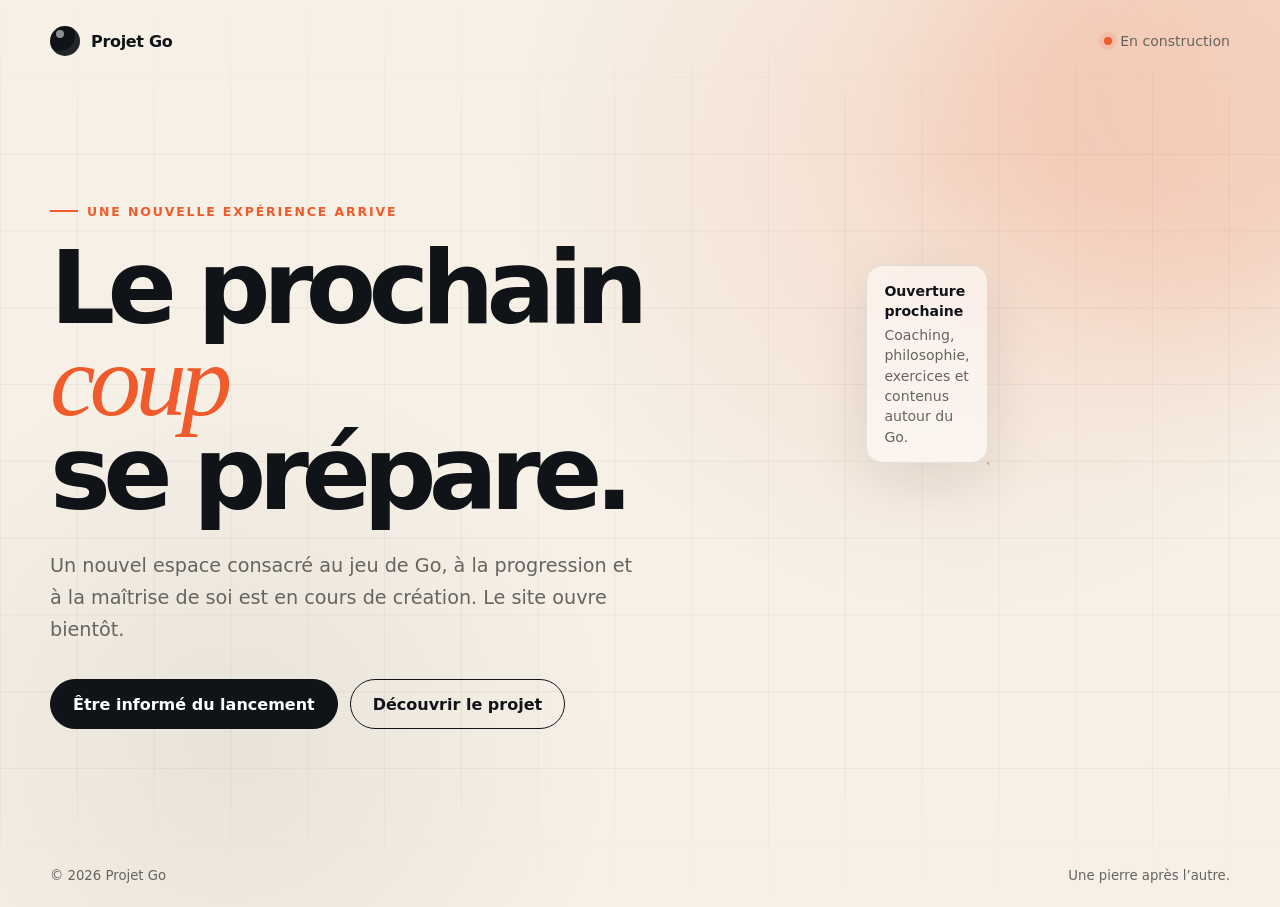
==== index.html @ 03164860 "Initial static site" ====
<!doctype html>
<html lang="fr">
<head>
  <meta charset="utf-8" />
  <meta name="viewport" content="width=device-width, initial-scale=1" />
  <meta name="description" content="Une nouvelle expérience autour du jeu de Go arrive bientôt." />
  <meta name="theme-color" content="#f6f0e6" />
  <title>Le site arrive bientôt</title>

  <style>
    :root {
      --bg: #f6f0e6;
      --ink: #101418;
      --muted: #66645f;
      --accent: #ef5b2a;
      --line: rgba(16, 20, 24, 0.13);
      --panel: rgba(255, 255, 255, 0.52);
    }

    * { box-sizing: border-box; }

    html { scroll-behavior: smooth; }

    body {
      min-height: 100vh;
      margin: 0;
      overflow-x: hidden;
      color: var(--ink);
      background:
        radial-gradient(circle at 75% 18%, rgba(239, 91, 42, 0.13), transparent 28rem),
        radial-gradient(circle at 18% 82%, rgba(16, 20, 24, 0.06), transparent 24rem),
        var(--bg);
      font-family: Inter, ui-sans-serif, system-ui, -apple-system, BlinkMacSystemFont, "Segoe UI", sans-serif;
    }

    a { color: inherit; }

    .page {
      position: relative;
      display: grid;
      min-height: 100vh;
      grid-template-rows: auto 1fr auto;
      isolation: isolate;
    }

    .goban {
      position: fixed;
      inset: 0;
      z-index: -2;
      opacity: .35;
      pointer-events: none;
      background-image:
        linear-gradient(var(--line) 1px, transparent 1px),
        linear-gradient(90deg, var(--line) 1px, transparent 1px);
      background-size: clamp(44px, 6vw, 86px) clamp(44px, 6vw, 86px);
      mask-image: linear-gradient(to bottom, transparent, #000 16%, #000 84%, transparent);
    }

    .glow {
      position: fixed;
      width: 32rem;
      aspect-ratio: 1;
      right: -12rem;
      top: -11rem;
      z-index: -1;
      border-radius: 50%;
      background: rgba(239, 91, 42, .18);
      filter: blur(80px);
      pointer-events: none;
    }

    header,
    footer {
      display: flex;
      align-items: center;
      justify-content: space-between;
      width: min(1180px, calc(100% - 40px));
      margin-inline: auto;
    }

    header { padding-block: 26px; }

    .brand {
      display: inline-flex;
      align-items: center;
      gap: 11px;
      font-weight: 760;
      letter-spacing: -.02em;
    }

    .brand-mark {
      position: relative;
      width: 30px;
      height: 30px;
      border-radius: 50%;
      background: var(--ink);
      box-shadow: inset -5px -5px 0 rgba(255,255,255,.08);
    }

    .brand-mark::after {
      content: "";
      position: absolute;
      width: 8px;
      height: 8px;
      top: 4px;
      left: 6px;
      border-radius: 50%;
      background: rgba(255,255,255,.52);
      filter: blur(.4px);
    }

    .status {
      display: inline-flex;
      align-items: center;
      gap: 8px;
      color: var(--muted);
      font-size: .88rem;
    }

    .status::before {
      content: "";
      width: 8px;
      height: 8px;
      border-radius: 50%;
      background: var(--accent);
      box-shadow: 0 0 0 5px rgba(239, 91, 42, .12);
      animation: pulse 2s infinite;
    }

    main {
      display: grid;
      align-items: center;
      width: min(1180px, calc(100% - 40px));
      margin-inline: auto;
      padding-block: clamp(60px, 9vw, 130px);
    }

    .hero {
      display: grid;
      grid-template-columns: minmax(0, 1.1fr) minmax(300px, .9fr);
      gap: clamp(40px, 8vw, 110px);
      align-items: center;
    }

    .eyebrow {
      display: inline-flex;
      align-items: center;
      gap: 9px;
      margin-bottom: 22px;
      color: var(--accent);
      font-size: .78rem;
      font-weight: 800;
      letter-spacing: .15em;
      text-transform: uppercase;
    }

    .eyebrow::before {
      content: "";
      width: 28px;
      height: 2px;
      background: currentColor;
    }

    h1 {
      max-width: 760px;
      margin: 0;
      font-size: clamp(3.5rem, 8vw, 7.4rem);
      line-height: .91;
      letter-spacing: -.075em;
    }

    h1 em {
      display: block;
      color: var(--accent);
      font-family: Georgia, "Times New Roman", serif;
      font-weight: 400;
      letter-spacing: -.055em;
    }

    .intro {
      max-width: 610px;
      margin: 30px 0 0;
      color: var(--muted);
      font-size: clamp(1rem, 1.7vw, 1.2rem);
      line-height: 1.65;
    }

    .actions {
      display: flex;
      flex-wrap: wrap;
      gap: 12px;
      margin-top: 34px;
    }

    .button {
      display: inline-flex;
      min-height: 50px;
      align-items: center;
      justify-content: center;
      padding: 0 22px;
      border: 1px solid var(--ink);
      border-radius: 999px;
      font-weight: 750;
      text-decoration: none;
      transition: .25s ease;
    }

    .button.primary {
      color: white;
      border-color: var(--ink);
      background: var(--ink);
    }

    .button:hover {
      transform: translateY(-2px);
      box-shadow: 0 10px 28px rgba(16,20,24,.12);
    }

    .visual {
      position: relative;
      display: grid;
      aspect-ratio: 1;
      place-items: center;
      max-width: 500px;
      margin-inline: auto;
    }

    .orbit {
      position: absolute;
      width: 82%;
      aspect-ratio: 1;
      border: 1px solid rgba(16, 20, 24, .23);
      border-radius: 50%;
      animation: rotate 22s linear infinite;
    }

    .orbit::before,
    .orbit::after {
      content: "";
      position: absolute;
      width: 17%;
      aspect-ratio: 1;
      border-radius: 50%;
      box-shadow: 0 18px 30px rgba(16,20,24,.16);
    }

    .orbit::before {
      top: 3%;
      left: 14%;
      background: var(--ink);
    }

    .orbit::after {
      right: 0;
      bottom: 12%;
      border: 1px solid rgba(16,20,24,.18);
      background: #fffaf1;
    }

    .stone {
      position: relative;
      width: 48%;
      aspect-ratio: 1;
      border-radius: 50%;
      background:
        radial-gradient(circle at 34% 27%, rgba(255,255,255,.5), transparent 9%),
        radial-gradient(circle at 42% 36%, #303237, #090b0c 64%);
      box-shadow:
        0 44px 70px rgba(16,20,24,.22),
        inset -14px -18px 26px rgba(0,0,0,.42);
      animation: float 5s ease-in-out infinite;
    }

    .stone::after {
      content: "";
      position: absolute;
      inset: -18%;
      z-index: -1;
      border: 1px solid rgba(239,91,42,.42);
      border-radius: 50%;
      box-shadow: 0 0 50px rgba(239,91,42,.19);
    }

    .label {
      position: absolute;
      right: 1%;
      bottom: 11%;
      max-width: 210px;
      padding: 15px 17px;
      border: 1px solid rgba(16,20,24,.1);
      border-radius: 16px;
      background: var(--panel);
      box-shadow: 0 18px 60px rgba(16,20,24,.1);
      backdrop-filter: blur(14px);
      color: var(--muted);
      font-size: .88rem;
      line-height: 1.45;
    }

    .label strong {
      display: block;
      margin-bottom: 3px;
      color: var(--ink);
    }

    footer {
      padding-block: 24px;
      color: var(--muted);
      font-size: .83rem;
    }

    footer a {
      text-underline-offset: 4px;
      text-decoration-color: rgba(16,20,24,.25);
    }

    @keyframes rotate {
      to { transform: rotate(360deg); }
    }

    @keyframes float {
      0%, 100% { transform: translateY(0) rotate(-2deg); }
      50% { transform: translateY(-15px) rotate(2deg); }
    }

    @keyframes pulse {
      50% { box-shadow: 0 0 0 9px rgba(239, 91, 42, 0); }
    }

    @media (max-width: 820px) {
      .hero {
        grid-template-columns: 1fr;
      }

      .visual {
        width: min(84vw, 440px);
        order: -1;
      }

      h1 { font-size: clamp(3.1rem, 16vw, 5.6rem); }

      .label { right: -2%; }

      footer {
        align-items: flex-start;
        gap: 12px;
        flex-direction: column;
      }
    }

    @media (max-width: 520px) {
      header,
      main,
      footer {
        width: min(100% - 28px, 1180px);
      }

      .status span { display: none; }
      .visual { width: 92vw; }
      .label { display: none; }

      .actions {
        align-items: stretch;
        flex-direction: column;
      }

      .button { width: 100%; }
    }

    @media (prefers-reduced-motion: reduce) {
      *, *::before, *::after {
        scroll-behavior: auto !important;
        animation-duration: .01ms !important;
        animation-iteration-count: 1 !important;
      }
    }
  </style>
</head>

<body>
  <div class="page">
    <div class="goban" aria-hidden="true"></div>
    <div class="glow" aria-hidden="true"></div>

    <header>
      <div class="brand" aria-label="Nom du projet">
        <span class="brand-mark" aria-hidden="true"></span>
        <span>Projet Go</span>
      </div>

      <div class="status">
        <span>En construction</span>
      </div>
    </header>

    <main>
      <section class="hero">
        <div class="content">
          <div class="eyebrow">Une nouvelle expérience arrive</div>

          <h1>
            Le prochain
            <em>coup</em>
            se prépare.
          </h1>

          <p class="intro">
            Un nouvel espace consacré au jeu de Go, à la progression et à la
            maîtrise de soi est en cours de création. Le site ouvre bientôt.
          </p>

          <div class="actions">
            <a class="button primary" href="mailto:bonjour@votredomaine.fr">
              Être informé du lancement
            </a>
            <a class="button" href="#bientot">Découvrir le projet</a>
          </div>
        </div>

        <div class="visual" id="bientot" aria-label="Illustration d'une pierre de Go">
          <div class="orbit" aria-hidden="true"></div>
          <div class="stone" aria-hidden="true"></div>

          <div class="label">
            <strong>Ouverture prochaine</strong>
            Coaching, philosophie, exercices et contenus autour du Go.
          </div>
        </div>
      </section>
    </main>

    <footer>
      <span>© <span id="year"></span> Projet Go</span>
      <span>Une pierre après l’autre.</span>
    </footer>
  </div>

  <script>
    document.getElementById("year").textContent = new Date().getFullYear();
  </script>
</body>
</html>
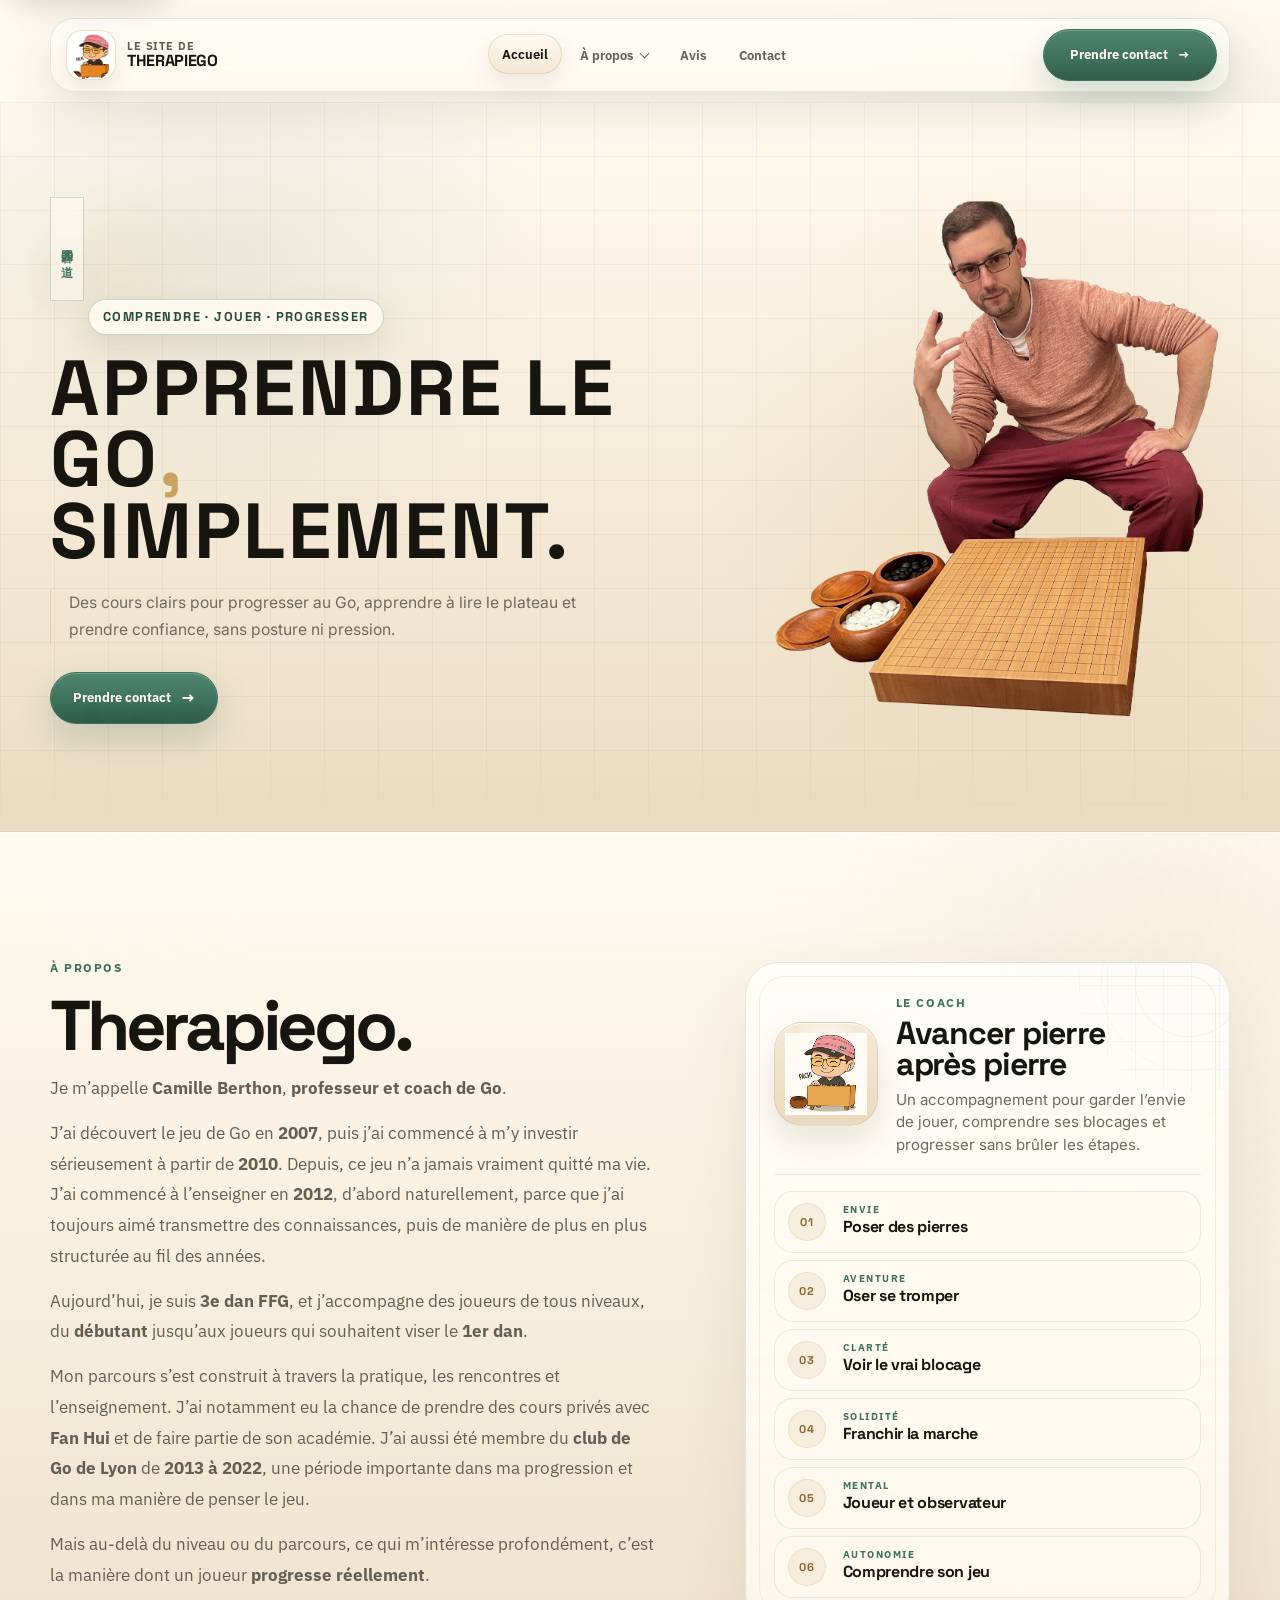
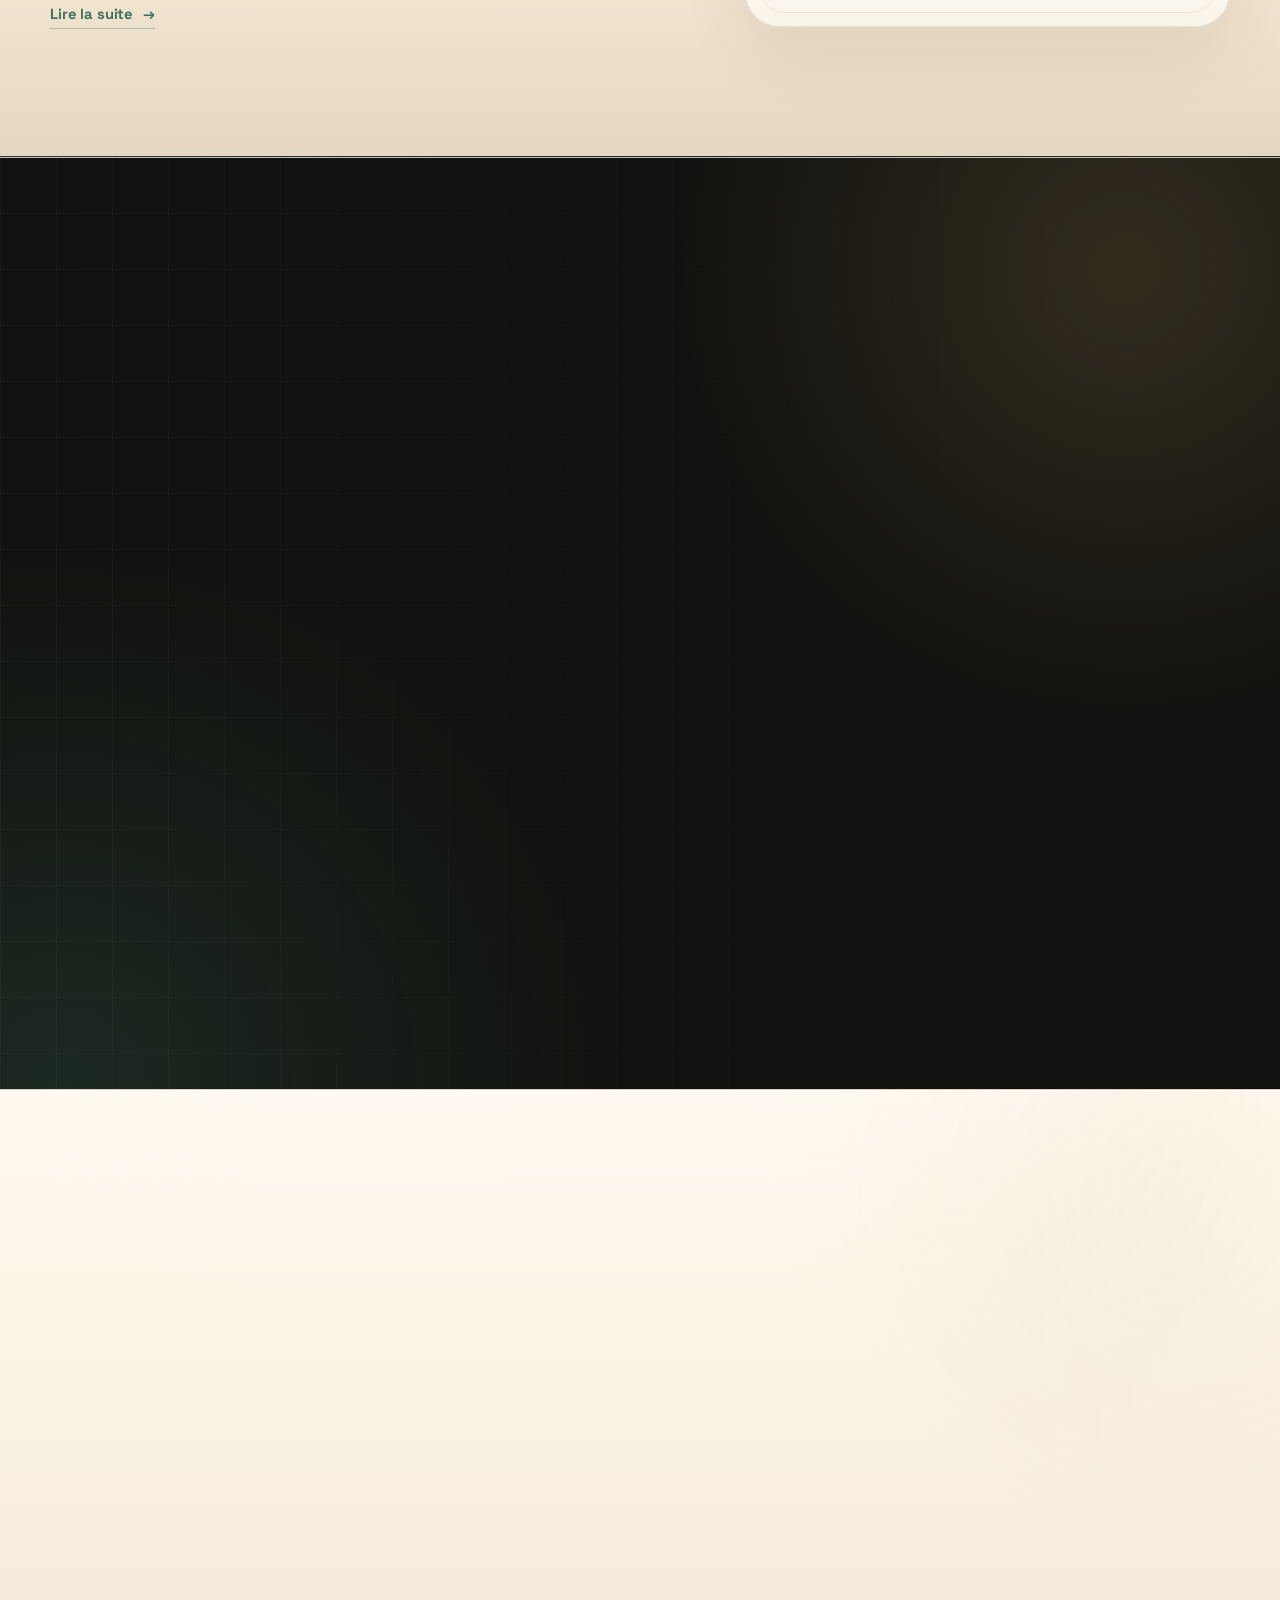
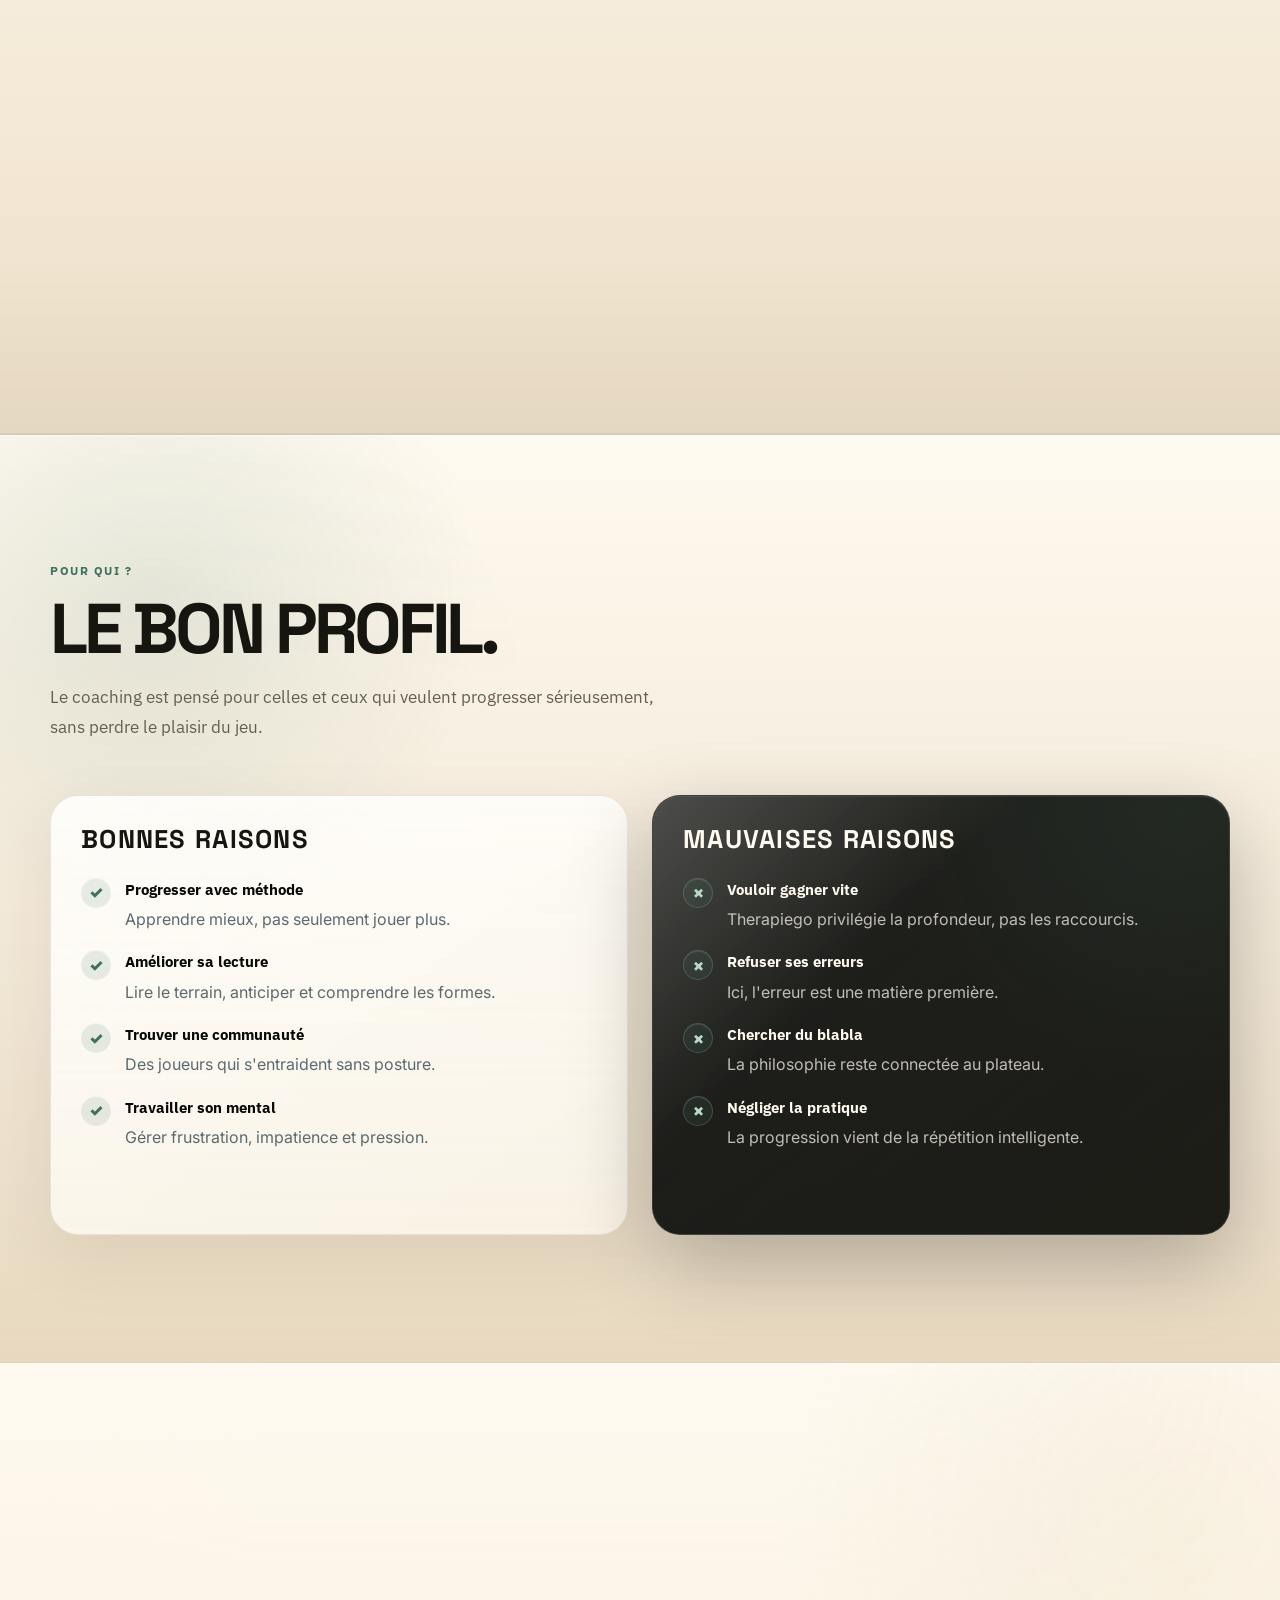
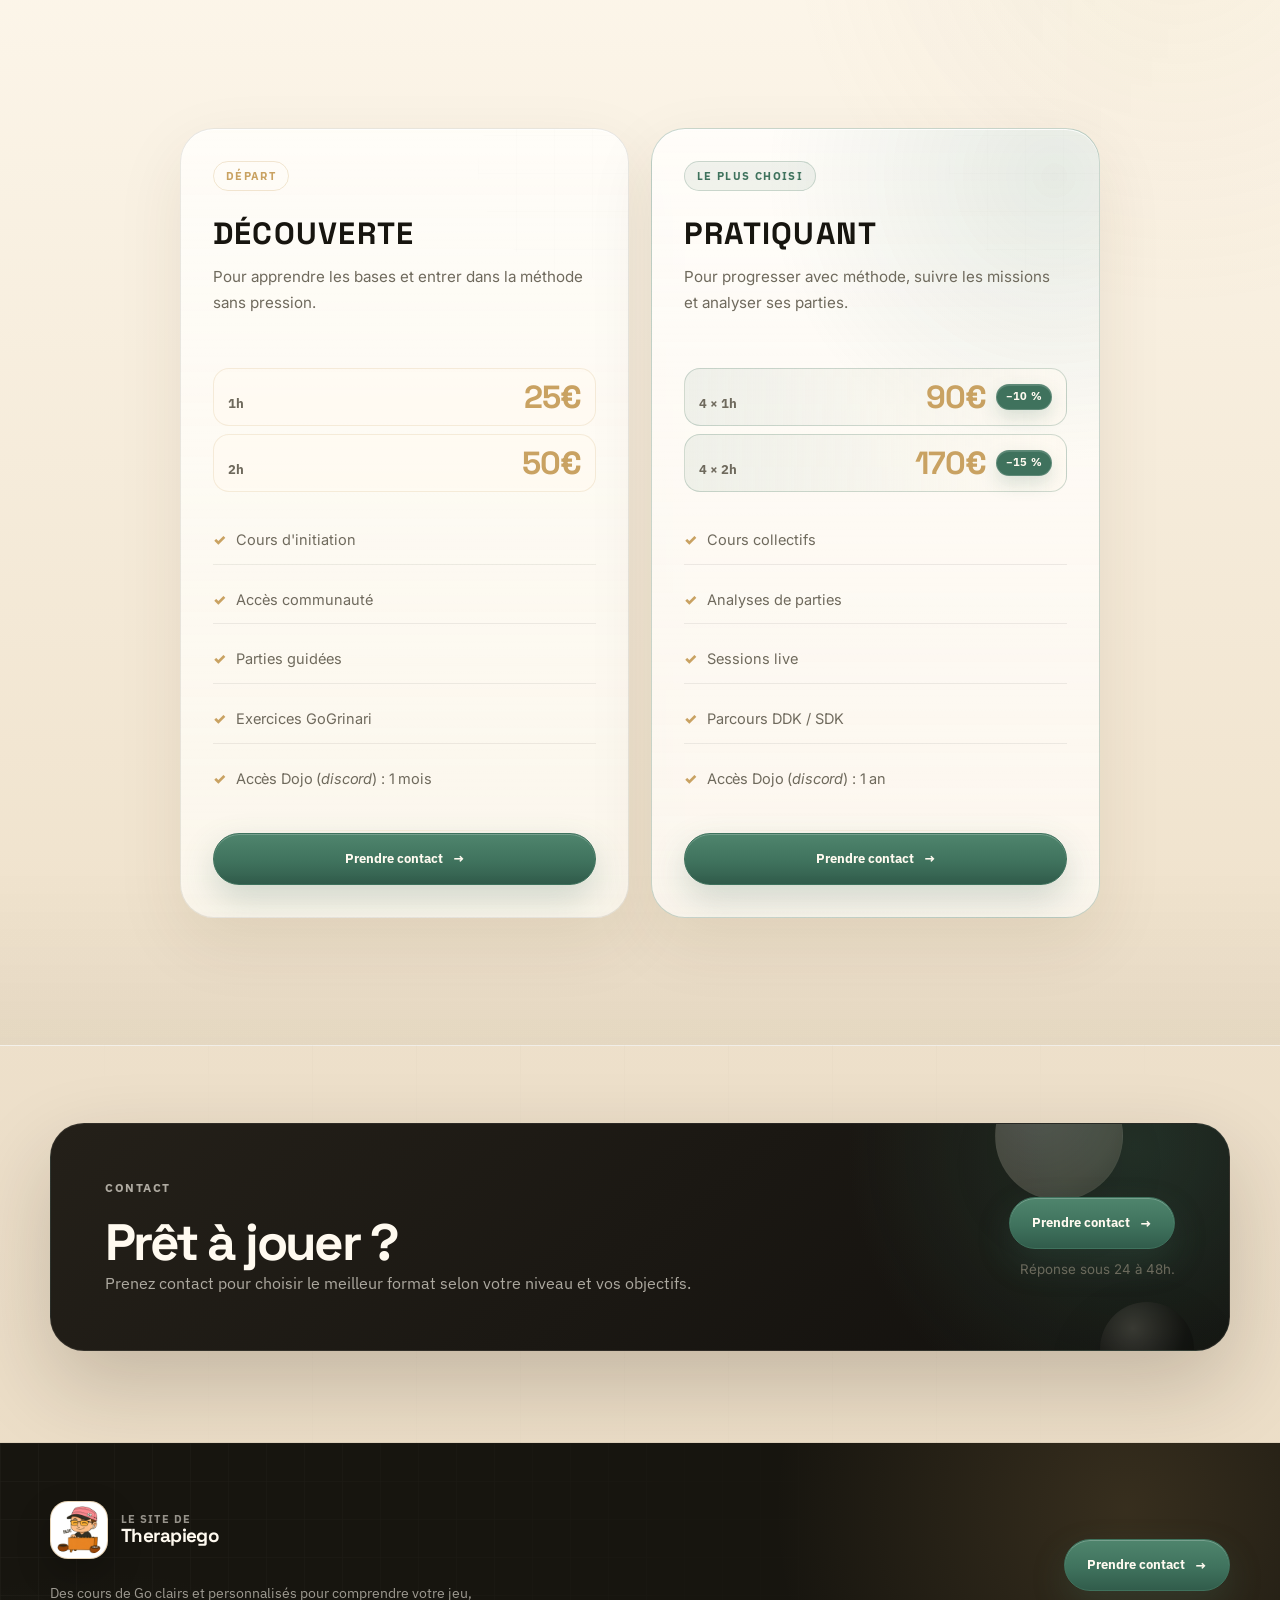
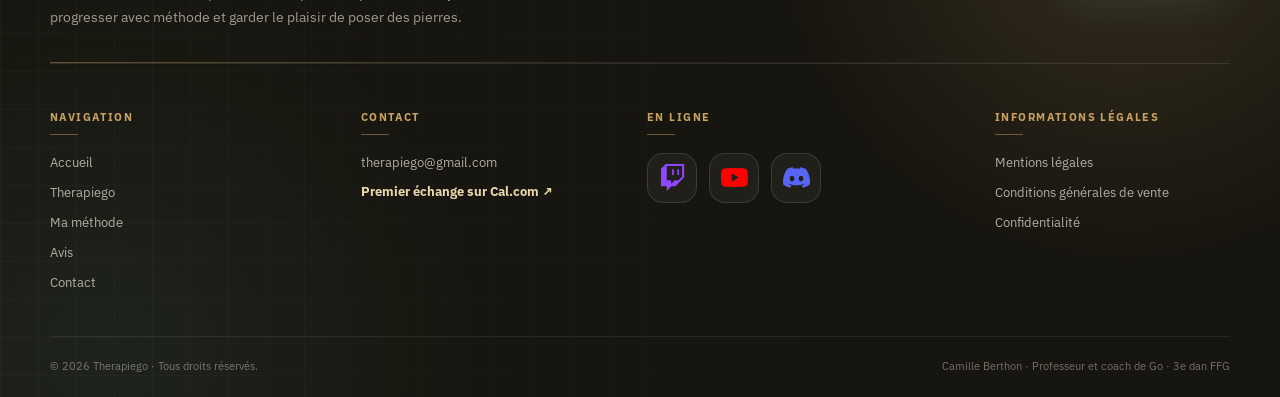
==== commit e47dca22: "Publish complete Therapiego website" ====
--- a/index.html
+++ b/index.html
@@ -1,442 +1,7746 @@
-<!doctype html>
+<!DOCTYPE html>
 <html lang="fr">
 <head>
-  <meta charset="utf-8" />
-  <meta name="viewport" content="width=device-width, initial-scale=1" />
-  <meta name="description" content="Une nouvelle expérience autour du jeu de Go arrive bientôt." />
-  <meta name="theme-color" content="#f6f0e6" />
-  <title>Le site arrive bientôt</title>
+  <meta charset="UTF-8" />
+  <meta name="viewport" content="width=device-width, initial-scale=1.0" />
+  <meta name="theme-color" content="#fffaf0" />
+  <title>Therapiego — Go, clarté et progression</title>
+  <meta name="description" content="Therapiego transforme la pratique du Go en discipline de stratégie, de calme intérieur et de progression." />
+  <meta property="og:type" content="website" />
+  <meta property="og:locale" content="fr_FR" />
+  <meta property="og:site_name" content="Therapiego" />
+  <meta property="og:title" content="Therapiego — Go, clarté et progression" />
+  <meta property="og:description" content="Des cours de Go clairs et personnalisés pour comprendre votre jeu et progresser avec méthode." />
+  <meta name="twitter:card" content="summary" />
+  <link rel="icon" type="image/webp" sizes="64x64" href="assets/therapiego-favicon.webp" />
+  <link rel="preload" as="image" href="assets/camille-goban-hero.webp" type="image/webp" />
+
+  <link rel="preconnect" href="https://fonts.googleapis.com">
+  <link rel="preconnect" href="https://fonts.gstatic.com" crossorigin>
+  <link href="https://fonts.googleapis.com/css2?family=IBM+Plex+Sans:wght@400;500;600;700&amp;family=Inter:wght@400;500;600;700;800;900&amp;family=Space+Grotesk:wght@500;600;700&amp;display=swap" rel="stylesheet">
 
   <style>
     :root {
-      --bg: #f6f0e6;
-      --ink: #101418;
-      --muted: #66645f;
-      --accent: #ef5b2a;
-      --line: rgba(16, 20, 24, 0.13);
-      --panel: rgba(255, 255, 255, 0.52);
-    }
-
-    * { box-sizing: border-box; }
-
-    html { scroll-behavior: smooth; }
+      --black: #070807;
+      --black-2: #0c0d0b;
+      --black-3: #151612;
+      --cream: #fff8ea;
+      --cream-2: #f5ecdd;
+      --beige: #e8dac3;
+      --beige-2: #d6c29f;
+      --red: #3f725d;
+      --red-2: #2f5948;
+      --gold: #c9a262;
+      --gold-2: #e3c889;
+      --jade: #3f725d;
+      --jade-2: #10241e;
+      --cyan: #70f4e2;
+      --pink: #ff2f8f;
+      --muted-light: rgba(255, 248, 234, .68);
+      --muted-dark: #5b6a70;
+      --line-light: rgba(7, 8, 7, .11);
+      --line-dark: rgba(255, 248, 234, .12);
+      --container: min(1200px, calc(100% - 48px));
+      --ease: cubic-bezier(.2, .8, .2, 1);
+      --shadow-light: 0 30px 90px rgba(7, 8, 7, .12), inset 0 1px 0 rgba(255,255,255,.58);
+      --shadow-dark: 0 42px 130px rgba(0, 0, 0, .38), inset 0 1px 0 rgba(255,255,255,.075);
+      --glow-gold: 0 0 0 1px rgba(201,162,98,.16), 0 28px 90px rgba(201,162,98,.10);
+    }
+
+    * {
+      box-sizing: border-box;
+      margin: 0;
+      padding: 0;
+    }
+
+    html {
+      scroll-behavior: smooth;
+      background: var(--black);
+    }
 
     body {
       min-height: 100vh;
-      margin: 0;
+      font-family: "Inter", system-ui, sans-serif;
+      color: var(--black);
+      background:
+        linear-gradient(180deg, rgba(255,248,234,.9), rgba(245,236,221,.98)),
+        var(--cream-2);
       overflow-x: hidden;
-      color: var(--ink);
-      background:
-        radial-gradient(circle at 75% 18%, rgba(239, 91, 42, 0.13), transparent 28rem),
-        radial-gradient(circle at 18% 82%, rgba(16, 20, 24, 0.06), transparent 24rem),
-        var(--bg);
-      font-family: Inter, ui-sans-serif, system-ui, -apple-system, BlinkMacSystemFont, "Segoe UI", sans-serif;
-    }
-
-    a { color: inherit; }
-
-    .page {
-      position: relative;
-      display: grid;
-      min-height: 100vh;
-      grid-template-rows: auto 1fr auto;
-      isolation: isolate;
-    }
-
-    .goban {
+      -webkit-font-smoothing: antialiased;
+      text-rendering: geometricPrecision;
+    }
+
+    body::after {
+      content: "";
       position: fixed;
       inset: 0;
       z-index: -2;
-      opacity: .35;
       pointer-events: none;
-      background-image:
-        linear-gradient(var(--line) 1px, transparent 1px),
-        linear-gradient(90deg, var(--line) 1px, transparent 1px);
-      background-size: clamp(44px, 6vw, 86px) clamp(44px, 6vw, 86px);
-      mask-image: linear-gradient(to bottom, transparent, #000 16%, #000 84%, transparent);
-    }
-
-    .glow {
+      opacity: .15;
+      background-image: url("data:image/svg+xml,%3Csvg viewBox='0 0 220 220' xmlns='http://www.w3.org/2000/svg'%3E%3Cfilter id='n'%3E%3CfeTurbulence type='fractalNoise' baseFrequency='.78' numOctaves='3' stitchTiles='stitch'/%3E%3C/filter%3E%3Crect width='220' height='220' filter='url(%23n)' opacity='.42'/%3E%3C/svg%3E");
+      mix-blend-mode: multiply;
+    }
+
+    a {
+      color: inherit;
+      text-decoration: none;
+    }
+
+    img,
+    svg {
+      display: block;
+      max-width: 100%;
+    }
+
+    button {
+      font: inherit;
+      cursor: pointer;
+    }
+
+    ::selection {
+      color: var(--cream);
+      background: var(--red);
+    }
+
+    .container {
+      width: var(--container);
+      margin-inline: auto;
+    }
+
+    .nav-shell {
       position: fixed;
-      width: 32rem;
-      aspect-ratio: 1;
-      right: -12rem;
-      top: -11rem;
-      z-index: -1;
-      border-radius: 50%;
-      background: rgba(239, 91, 42, .18);
-      filter: blur(80px);
+      inset: 0 0 auto;
+      z-index: 1000;
+      padding-top: 20px;
       pointer-events: none;
     }
 
-    header,
-    footer {
-      display: flex;
+    .navbar {
+      width: var(--container);
+      min-height: 74px;
+      margin-inline: auto;
+      display: grid;
+      grid-template-columns: auto 1fr auto;
       align-items: center;
-      justify-content: space-between;
-      width: min(1180px, calc(100% - 40px));
-      margin-inline: auto;
-    }
-
-    header { padding-block: 26px; }
+      gap: 24px;
+      padding: 10px 14px 10px 16px;
+      color: var(--cream);
+      border: 1px solid rgba(255, 248, 234, .15);
+      border-radius: 999px;
+      background: rgba(7, 8, 7, .58);
+      box-shadow:
+        0 24px 90px rgba(0,0,0,.32),
+        inset 0 1px 0 rgba(255,255,255,.08);
+      backdrop-filter: blur(22px) saturate(1.18);
+      pointer-events: auto;
+      transition: 420ms var(--ease);
+    }
+
+    .navbar.is-scrolled {
+      min-height: 64px;
+      color: var(--black);
+      background: rgba(255, 248, 234, .9);
+      border-color: rgba(7, 8, 7, .12);
+      box-shadow:
+        0 18px 70px rgba(7,8,7,.14),
+        inset 0 1px 0 rgba(255,255,255,.72);
+    }
 
     .brand {
       display: inline-flex;
       align-items: center;
-      gap: 11px;
-      font-weight: 760;
-      letter-spacing: -.02em;
-    }
-
-    .brand-mark {
-      position: relative;
+      min-width: max-content;
+    }
+
+    .brand-logo {
+      width: 214px;
+      height: auto;
+      transform-origin: left center;
+      filter: drop-shadow(0 16px 28px rgba(0,0,0,.34));
+      transition: 320ms var(--ease);
+    }
+
+    .brand:hover .brand-logo {
+      transform: translateY(-1px) scale(1.015);
+    }
+
+    .navbar.is-scrolled .brand-logo {
+      width: 196px;
+      filter: none;
+    }
+
+    .nav-links {
+      justify-self: center;
+      display: inline-flex;
+      align-items: center;
+      gap: 7px;
+      padding: 6px;
+      border: 1px solid rgba(255, 248, 234, .07);
+      border-radius: 999px;
+      background: rgba(255, 248, 234, .055);
+    }
+
+    .navbar.is-scrolled .nav-links {
+      border-color: rgba(7, 8, 7, .06);
+      background: rgba(7, 8, 7, .045);
+    }
+
+    .nav-links a {
+      position: relative;
+      isolation: isolate;
+      padding: 10px 15px;
+      border-radius: 999px;
+      font-family: "IBM Plex Sans", sans-serif;
+      font-size: .84rem;
+      font-weight: 600;
+      opacity: .82;
+      transition: 240ms var(--ease);
+    }
+
+    .nav-links a::before {
+      content: "";
+      position: absolute;
+      inset: 4px;
+      z-index: -1;
+      border-radius: 999px;
+      background: linear-gradient(90deg, rgba(201,162,98,.12), rgba(255,255,255,.04));
+      opacity: 0;
+      transition: opacity 240ms var(--ease);
+    }
+
+    .nav-links a::after {
+      content: "";
+      position: absolute;
+      left: 15px;
+      right: 15px;
+      bottom: 6px;
+      height: 1px;
+      transform: scaleX(0);
+      transform-origin: left;
+      background: var(--gold);
+      transition: 240ms var(--ease);
+    }
+
+    .nav-links a:hover,
+    .nav-links a.is-active {
+      opacity: 1;
+    }
+
+    .nav-links a:hover::before,
+    .nav-links a.is-active::before {
+      opacity: 1;
+    }
+
+    .nav-links a:hover::after,
+    .nav-links a.is-active::after {
+      transform: scaleX(1);
+    }
+
+    .btn,
+    .nav-cta {
+      position: relative;
+      isolation: isolate;
+      display: inline-flex;
+      align-items: center;
+      justify-content: center;
+      gap: 12px;
+      min-height: 52px;
+      padding: 0 24px;
+      color: var(--cream);
+      border: 1px solid transparent;
+      background:
+        linear-gradient(180deg, rgba(255,255,255,.12), rgba(255,255,255,0)),
+        linear-gradient(135deg, #db4a3f, #c52f25 62%, #a82621);
+      font-family: "IBM Plex Sans", sans-serif;
+      font-size: .78rem;
+      font-weight: 800;
+      letter-spacing: .13em;
+      text-transform: uppercase;
+      overflow: hidden;
+      box-shadow:
+        0 18px 44px rgba(63, 114, 93, .25),
+        inset 0 1px 0 rgba(255,255,255,.16);
+      transition: 260ms var(--ease);
+    }
+
+    .btn::before,
+    .nav-cta::before {
+      content: "";
+      position: absolute;
+      inset: 0;
+      background: linear-gradient(90deg, transparent, rgba(255,255,255,.18), transparent);
+      transform: translateX(-120%);
+      transition: 520ms var(--ease);
+    }
+
+    .btn::after,
+    .nav-cta::after {
+      content: "";
+      position: absolute;
+      inset: 1px;
+      border-radius: inherit;
+      border: 1px solid rgba(255,255,255,.12);
+      pointer-events: none;
+      opacity: .75;
+    }
+
+    .btn:hover::before,
+    .nav-cta:hover::before {
+      transform: translateX(120%);
+    }
+
+    .btn:hover,
+    .nav-cta:hover {
+      transform: translateY(-3px);
+      box-shadow:
+        0 24px 60px rgba(63, 114, 93, .32),
+        inset 0 1px 0 rgba(255,255,255,.18);
+    }
+
+    .nav-cta {
+      min-height: 50px;
+      padding: 0 22px;
+      border-radius: 999px;
+      border: 1px solid rgba(255,248,234,.14);
+      font-size: .74rem;
+      letter-spacing: .14em;
+    }
+
+    .btn.dark-outline {
+      color: var(--black);
+      background: transparent;
+      border-color: rgba(7, 8, 7, .16);
+      box-shadow: none;
+    }
+
+    .btn.dark-outline:hover {
+      color: var(--cream);
+      background: var(--black);
+      border-color: var(--black);
+    }
+
+    .hero {
+      position: relative;
+      min-height: 100svh;
+      display: grid;
+      align-items: start;
+      padding: 148px 0 64px;
+      color: var(--cream);
+      background: var(--black);
+      overflow: hidden;
+      isolation: isolate;
+      box-shadow: inset 0 -120px 120px rgba(7,8,7,.55);
+    }
+
+    .hero-grid {
+      position: absolute;
+      inset: 0;
+      z-index: -5;
+      background:
+        radial-gradient(circle at 70% 40%, rgba(201,162,98,.12), transparent 30%),
+        linear-gradient(rgba(255,248,234,.075) 1px, transparent 1px),
+        linear-gradient(90deg, rgba(255,248,234,.075) 1px, transparent 1px),
+        linear-gradient(120deg, #050605, #10110f 52%, #050605);
+      background-size: auto, 116px 116px, 116px 116px, auto;
+    }
+
+    .hero-grid::before {
+      content: "";
+      position: absolute;
+      inset: 0;
+      background:
+        radial-gradient(circle at 12% 20%, rgba(201,162,98,.08), transparent 26%),
+        linear-gradient(90deg, rgba(7,8,7,.96), rgba(7,8,7,.68) 38%, rgba(7,8,7,.26) 66%, rgba(7,8,7,.78)),
+        linear-gradient(180deg, rgba(7,8,7,.18), rgba(7,8,7,.92));
+    }
+
+    .hero-grid::after {
+      content: "";
+      position: absolute;
+      inset: 0;
+      opacity: .16;
+      background-image: linear-gradient(45deg, rgba(255,255,255,.07) 25%, transparent 25%, transparent 75%, rgba(255,255,255,.07) 75%), linear-gradient(45deg, rgba(255,255,255,.07) 25%, transparent 25%, transparent 75%, rgba(255,255,255,.07) 75%);
+      background-size: 34px 34px;
+      background-position: 0 0, 17px 17px;
+      mix-blend-mode: screen;
+    }
+
+    .hero-art {
+      position: absolute;
+      z-index: -2;
+      right: -5vw;
+      bottom: -4vh;
+      width: min(78vw, 1220px);
+      height: auto;
+      opacity: .9;
+      filter: drop-shadow(0 60px 90px rgba(0,0,0,.54)) saturate(1.05) contrast(1.04);
+      pointer-events: none;
+      transform: translate3d(calc(var(--mx, 0) * .35px), calc(var(--my, 0) * .35px), 0);
+      transition: transform 700ms var(--ease);
+    }
+
+    .hero-inner {
+      position: relative;
+      z-index: 2;
+      display: grid;
+      grid-template-columns: minmax(0, 1fr) 120px;
+      align-items: start;
+      gap: 42px;
+    }
+
+    .hero-content {
+      position: relative;
+      max-width: 850px;
+      padding-top: 0;
+    }
+
+    .hero-content::before {
+      content: "";
+      position: absolute;
+      left: -38px;
+      top: -28px;
+      width: 220px;
+      height: 220px;
+      border-radius: 999px;
+      background: radial-gradient(circle, rgba(201,162,98,.13), transparent 65%);
+      pointer-events: none;
+      filter: blur(4px);
+      opacity: .8;
+    }
+
+    .hero-content > * {
+      position: relative;
+      z-index: 2;
+    }
+
+    .vertical-seal {
+      display: inline-grid;
+      place-items: center;
+      margin-bottom: 20px;
+      padding: 10px 7px;
+      color: var(--red);
+      border: 1px solid rgba(63, 114, 93, .45);
+      font-family: "IBM Plex Sans", sans-serif;
+      font-size: .72rem;
+      font-weight: 800;
+      letter-spacing: .08em;
+      writing-mode: vertical-rl;
+      text-orientation: upright;
+      background: rgba(7, 8, 7, .3);
+    }
+
+    .hero-eyebrow {
+      display: flex;
+      align-items: center;
+      gap: 16px;
+      margin-bottom: 18px;
+      color: var(--gold-2);
+      font-family: "Space Grotesk", sans-serif;
+      font-size: clamp(.82rem, 1vw, .98rem);
+      font-weight: 700;
+      letter-spacing: .33em;
+      text-transform: uppercase;
+    }
+
+    .hero-eyebrow::after {
+      content: "";
+      width: 8px;
+      height: 8px;
+      border-radius: 999px;
+      background: var(--red);
+      box-shadow: 0 0 0 8px rgba(63, 114, 93, .13);
+    }
+
+    h1,
+    h2,
+    h3,
+    p {
+      text-wrap: balance;
+    }
+
+    h1 {
+      max-width: 740px;
+      color: var(--cream);
+      font-family: "Space Grotesk", sans-serif;
+      font-size: clamp(3rem, 6.3vw, 6.4rem);
+      line-height: .92;
+      letter-spacing: .03em;
+      text-transform: uppercase;
+      text-shadow:
+        0 0 32px rgba(255,248,234,.12),
+        0 18px 50px rgba(0,0,0,.38);
+    }
+
+    .red-comma {
+      color: var(--red);
+    }
+
+    .hero-copy {
+      max-width: 610px;
+      margin-top: 22px;
+      color: rgba(255, 248, 234, .74);
+      font-size: clamp(.98rem, 1.15vw, 1.08rem);
+      line-height: 1.72;
+      text-shadow: 0 10px 28px rgba(0,0,0,.36);
+    }
+
+    .hero-copy strong {
+      color: var(--gold-2);
+      font-weight: 800;
+    }
+
+    .hero-actions {
+      display: flex;
+      flex-wrap: wrap;
+      align-items: center;
+      gap: 16px;
+      margin-top: 28px;
+    }
+
+    .video-link {
+      display: inline-flex;
+      align-items: center;
+      gap: 12px;
+      color: rgba(255, 248, 234, .84);
+      font-family: "IBM Plex Sans", sans-serif;
+      font-size: .8rem;
+      font-weight: 800;
+      letter-spacing: .09em;
+      text-transform: uppercase;
+    }
+
+    .video-link .play {
+      display: grid;
+      place-items: center;
+      width: 46px;
+      height: 46px;
+      border: 1px solid rgba(201, 162, 98, .6);
+      border-radius: 999px;
+      color: var(--gold-2);
+      transition: 260ms var(--ease);
+    }
+
+    .video-link:hover .play {
+      transform: scale(1.06);
+      background: rgba(201, 162, 98, .12);
+    }
+
+    .video-link small {
+      display: block;
+      margin-top: 2px;
+      color: rgba(255, 248, 234, .45);
+      font-size: .7rem;
+      font-weight: 500;
+      letter-spacing: .02em;
+      text-transform: none;
+    }
+
+    .hero-aside {
+      justify-self: end;
+      align-self: center;
+      display: grid;
+      gap: 12px;
+      color: rgba(255, 248, 234, .52);
+      font-family: "IBM Plex Sans", sans-serif;
+      font-size: .78rem;
+      text-align: center;
+    }
+
+    .hero-aside .index {
+      color: var(--gold-2);
+      font-weight: 800;
+    }
+
+    .hero-aside .dot {
+      width: 6px;
+      height: 6px;
+      margin-inline: auto;
+      border-radius: 999px;
+      background: rgba(255,248,234,.36);
+    }
+
+    .hero-aside .dot.active {
+      background: var(--gold-2);
+      box-shadow: 0 0 0 8px rgba(201,162,98,.1);
+    }
+
+    section {
+      position: relative;
+      padding: 112px 0;
+    }
+
+    .section-wave {
+      position: absolute;
+      left: 0;
+      right: 0;
+      bottom: -1px;
+      height: 150px;
+      z-index: 4;
+      pointer-events: none;
+      background: linear-gradient(to bottom, transparent, rgba(7,8,7,.065));
+      opacity: .72;
+    }
+
+    .kicker {
+      margin-bottom: 18px;
+      color: var(--red);
+      font-family: "IBM Plex Sans", sans-serif;
+      font-size: .76rem;
+      font-weight: 800;
+      letter-spacing: .16em;
+      text-transform: uppercase;
+    }
+
+    .section-title {
+      max-width: 760px;
+      font-family: "Space Grotesk", sans-serif;
+      font-size: clamp(2.15rem, 4vw, 4.2rem);
+      line-height: .98;
+      letter-spacing: .035em;
+      text-transform: uppercase;
+    }
+
+    .section-copy {
+      max-width: 620px;
+      margin-top: 20px;
+      color: var(--muted-dark);
+      font-size: 1.02rem;
+      line-height: 1.82;
+    }
+
+    .text-link {
+      display: inline-flex;
+      align-items: center;
+      gap: 10px;
+      width: fit-content;
+      margin-top: 32px;
+      color: var(--red);
+      font-family: "IBM Plex Sans", sans-serif;
+      font-size: .8rem;
+      font-weight: 900;
+      letter-spacing: .11em;
+      text-transform: uppercase;
+    }
+
+    .text-link::after {
+      content: "";
+      width: 48px;
+      height: 1px;
+      background: currentColor;
+      transform-origin: left;
+      transition: 260ms var(--ease);
+    }
+
+    .text-link:hover::after {
+      transform: scaleX(1.45);
+    }
+
+    .about {
+      overflow: hidden;
+      background:
+        radial-gradient(circle at 90% 18%, rgba(201,162,98,.09), transparent 28%),
+        linear-gradient(180deg, var(--cream), #f0e4d2);
+      box-shadow:
+        inset 0 1px 0 rgba(255,255,255,.35),
+        inset 0 -1px 0 rgba(7,8,7,.06);
+    }
+
+    .about::before {
+      content: "";
+      position: absolute;
+      inset: 0;
+      opacity: .34;
+      background:
+        radial-gradient(circle at 91% 22%, transparent 0 7%, rgba(201,162,98,.25) 7.1% 7.25%, transparent 7.4% 13%, rgba(201,162,98,.15) 13.1% 13.25%, transparent 13.4%),
+        linear-gradient(90deg, rgba(7,8,7,.06) 1px, transparent 1px),
+        linear-gradient(rgba(7,8,7,.05) 1px, transparent 1px);
+      background-size: auto, 120px 120px, 120px 120px;
+      mask-image: linear-gradient(90deg, transparent, black 45%, black);
+    }
+
+    .about-layout {
+      position: relative;
+      z-index: 2;
+      display: grid;
+      grid-template-columns: minmax(0, .86fr) minmax(0, 1.5fr);
+      gap: 72px;
+      align-items: stretch;
+      perspective: 1200px;
+    }
+
+    .about-intro {
+      min-height: 430px;
+      display: flex;
+      flex-direction: column;
+      justify-content: space-between;
+    }
+
+    .about-intro .section-title {
+      max-width: 620px;
+      font-size: clamp(2.3rem, 4vw, 4.05rem);
+    }
+
+    .about-intro strong {
+      color: var(--black);
+      font-weight: 900;
+    }
+
+    .about-panel {
+      position: relative;
+      min-height: 190px;
+      margin-top: 34px;
+      padding: 26px;
+      color: var(--cream);
+      background:
+        radial-gradient(circle at 86% 18%, rgba(201,162,98,.18), transparent 26%),
+        linear-gradient(145deg, var(--black), var(--black-3));
+      box-shadow: var(--shadow-dark);
+      overflow: hidden;
+    }
+
+    .about-panel::before {
+      content: "";
+      position: absolute;
+      inset: 18px;
+      border: 1px solid rgba(255,248,234,.1);
+      pointer-events: none;
+    }
+
+    .about-panel p {
+      position: relative;
+      z-index: 2;
+      color: rgba(255,248,234,.72);
+      line-height: 1.7;
+    }
+
+    .about-panel .jp {
+      position: absolute;
+      right: 22px;
+      bottom: 16px;
+      color: rgba(201,162,98,.38);
+      font-family: "IBM Plex Sans", sans-serif;
+      font-size: 3.4rem;
+      writing-mode: vertical-rl;
+    }
+
+    .about-proof {
+      display: grid;
+      grid-template-columns: repeat(2, minmax(0, 1fr));
+      gap: 14px;
+      margin-top: 18px;
+    }
+
+    .proof-stat {
+      position: relative;
+      min-height: 122px;
+      padding: 22px;
+      display: grid;
+      align-content: center;
+      overflow: hidden;
+      border: 1px solid rgba(255,248,234,.12);
+      background:
+        radial-gradient(circle at 88% 20%, rgba(201,162,98,.18), transparent 28%),
+        linear-gradient(145deg, #0b0c0b, #171814);
+      box-shadow:
+        0 28px 76px rgba(7,8,7,.18),
+        inset 0 1px 0 rgba(255,255,255,.08);
+      transition: 320ms var(--ease);
+    }
+
+    .proof-stat:hover {
+      transform: translateY(-6px);
+      border-color: rgba(201,162,98,.32);
+      box-shadow:
+        0 38px 100px rgba(7,8,7,.18),
+        inset 0 1px 0 rgba(255,255,255,.1);
+    }
+
+    .proof-stat::before {
+      content: "";
+      position: absolute;
+      inset: 0;
+      opacity: .22;
+      background:
+        linear-gradient(rgba(255,248,234,.08) 1px, transparent 1px),
+        linear-gradient(90deg, rgba(255,248,234,.08) 1px, transparent 1px);
+      background-size: 36px 36px;
+    }
+
+    .proof-stat::after {
+      content: "";
+      position: absolute;
+      right: -42px;
+      bottom: -42px;
+      width: 118px;
+      height: 118px;
+      border-radius: 999px;
+      border: 1px solid rgba(201,162,98,.18);
+    }
+
+    .proof-stat strong,
+    .proof-stat span {
+      position: relative;
+      z-index: 2;
+    }
+
+    .proof-stat strong {
+      color: var(--gold-2);
+      font-family: "Space Grotesk", sans-serif;
+      font-size: clamp(2.4rem, 4vw, 4rem);
+      line-height: .9;
+      letter-spacing: .03em;
+      text-shadow: 0 16px 40px rgba(201,162,98,.18);
+    }
+
+    .proof-stat span {
+      max-width: 190px;
+      margin-top: 10px;
+      color: rgba(255,248,234,.72);
+      font-family: "IBM Plex Sans", sans-serif;
+      font-size: .74rem;
+      font-weight: 900;
+      line-height: 1.5;
+      letter-spacing: .12em;
+      text-transform: uppercase;
+    }
+
+    .about-matrix {
+      display: grid;
+      grid-template-columns: repeat(2, 1fr);
+      gap: 18px;
+      align-content: stretch;
+    }
+
+    .about-feature {
+      position: relative;
+      min-height: 238px;
+      padding: 28px;
+      display: flex;
+      flex-direction: column;
+      justify-content: center;
+      gap: 16px;
+      border: 1px solid rgba(7,8,7,.1);
+      background:
+        linear-gradient(180deg, rgba(255,255,255,.2), transparent),
+        rgba(255,248,234,.42);
+      box-shadow: var(--shadow-light);
+      overflow: hidden;
+      transition: 320ms var(--ease);
+    }
+
+    .about-feature::before {
+      content: "";
+      position: absolute;
+      inset: 0;
+      pointer-events: none;
+      background: linear-gradient(135deg, rgba(255,255,255,.35), transparent 36%, rgba(201,162,98,.07));
+      opacity: .55;
+    }
+
+    .about-feature > * {
+      position: relative;
+      z-index: 2;
+    }
+
+    .about-feature:hover {
+      transform: translateY(-7px);
+      background: rgba(255,248,234,.82);
+      box-shadow:
+        0 34px 92px rgba(7,8,7,.13),
+        inset 0 1px 0 rgba(255,255,255,.72);
+    }
+
+    .about-feature svg {
+      width: 48px;
+      height: 48px;
+      color: var(--gold);
+      stroke-width: 1.35;
+      margin-bottom: 6px;
+    }
+
+    .about-feature h3 {
+      font-family: "IBM Plex Sans", sans-serif;
+      font-size: .82rem;
+      font-weight: 900;
+      letter-spacing: .13em;
+      text-transform: uppercase;
+    }
+
+    .about-feature p {
+      color: var(--muted-dark);
+      font-size: .92rem;
+      line-height: 1.66;
+    }
+
+    .section9-preview {
+      padding: 120px 0;
+      background:
+        radial-gradient(circle at 12% 18%, rgba(255, 47, 143, .08), transparent 24%),
+        radial-gradient(circle at 85% 20%, rgba(112,244,226,.08), transparent 24%),
+        linear-gradient(180deg, #f7efdf, #ecdfcc);
+      overflow: hidden;
+      box-shadow:
+        inset 0 1px 0 rgba(255,255,255,.35),
+        inset 0 -1px 0 rgba(7,8,7,.06);
+    }
+
+    .section9-preview::before {
+      content: "";
+      position: absolute;
+      inset: 0;
+      opacity: .18;
+      background:
+        linear-gradient(90deg, var(--black) 1px, transparent 1px),
+        linear-gradient(var(--black) 1px, transparent 1px);
+      background-size: 108px 108px;
+      mask-image: linear-gradient(90deg, transparent, black 30%, black 70%, transparent);
+    }
+
+    .section9-preview-layout {
+      position: relative;
+      z-index: 2;
+      display: grid;
+      grid-template-columns: minmax(0, .9fr) minmax(320px, .65fr);
+      gap: 42px;
+      align-items: center;
+      perspective: 1200px;
+    }
+
+    .section9-left {
+      position: relative;
+    }
+
+    .section9-preview .kicker,
+    .section9-inline-link {
+      color: var(--pink);
+    }
+
+    .section9-title-img {
+      width: min(480px, 100%);
+      margin: 0 0 28px;
+      filter:
+        drop-shadow(0 22px 34px rgba(255,47,143,.20))
+        drop-shadow(0 18px 40px rgba(0,0,0,.18));
+    }
+
+    .section9-preview .section-copy strong {
+      color: var(--black);
+      font-weight: 900;
+    }
+
+    .section9-right {
+      display: grid;
+      gap: 14px;
+    }
+
+    .section9-summary-card {
+      position: relative;
+      padding: 32px;
+      color: var(--cream);
+      border: 1px solid rgba(255,248,234,.12);
+      background:
+        radial-gradient(circle at 88% 18%, rgba(255,47,143,.18), transparent 26%),
+        radial-gradient(circle at 18% 80%, rgba(112,244,226,.12), transparent 28%),
+        linear-gradient(145deg, #0b0c0b, #171814);
+      box-shadow: var(--shadow-dark);
+      overflow: hidden;
+      transition: 320ms var(--ease);
+    }
+
+    .section9-summary-card::before {
+      content: "";
+      position: absolute;
+      inset: 0;
+      opacity: .22;
+      background:
+        linear-gradient(rgba(255,248,234,.08) 1px, transparent 1px),
+        linear-gradient(90deg, rgba(255,248,234,.08) 1px, transparent 1px);
+      background-size: 42px 42px;
+      transition: opacity 320ms var(--ease);
+    }
+
+    .section9-summary-card:hover {
+      transform: translateY(-8px);
+      border-color: rgba(201,162,98,.32);
+      box-shadow:
+        0 44px 130px rgba(0,0,0,.42),
+        var(--glow-gold),
+        inset 0 1px 0 rgba(255,255,255,.08);
+    }
+
+    .section9-summary-card:hover::before {
+      opacity: .72;
+    }
+
+    .section9-summary-card > * {
+      position: relative;
+      z-index: 2;
+    }
+
+    .section9-summary-card h3 {
+      margin-bottom: 14px;
+      font-family: "Space Grotesk", sans-serif;
+      font-size: clamp(1.6rem, 3vw, 2.4rem);
+      line-height: 1;
+      letter-spacing: .04em;
+      text-transform: uppercase;
+    }
+
+    .section9-summary-card p {
+      color: rgba(255,248,234,.7);
+      line-height: 1.72;
+    }
+
+    .section9-pills {
+      display: flex;
+      flex-wrap: wrap;
+      gap: 10px;
+      margin-top: 22px;
+    }
+
+    .section9-pills span {
+      display: inline-flex;
+      align-items: center;
+      min-height: 34px;
+      padding: 0 12px;
+      border: 1px solid rgba(255,248,234,.14);
+      border-radius: 999px;
+      color: rgba(255,248,234,.74);
+      background: rgba(255,255,255,.045);
+      font-size: .82rem;
+      font-weight: 800;
+    }
+
+    .section9-inline-link {
+      display: inline-flex;
+      align-items: center;
+      gap: 10px;
+      margin-top: 24px;
+      font-family: "IBM Plex Sans", sans-serif;
+      font-size: .84rem;
+      font-weight: 900;
+      letter-spacing: .09em;
+      text-transform: uppercase;
+    }
+
+    .testimonials {
+      padding-top: 124px;
+      color: var(--cream);
+      background: linear-gradient(180deg, #0a0b0a, #11120f);
+      border-top: 1px solid rgba(255,248,234,.08);
+      border-bottom: 1px solid rgba(255,248,234,.08);
+      overflow: hidden;
+      box-shadow:
+        inset 0 1px 0 rgba(255,248,234,.08),
+        inset 0 -1px 0 rgba(255,248,234,.08);
+    }
+
+    .testimonials::before {
+      content: "";
+      position: absolute;
+      inset: 0;
+      background:
+        radial-gradient(circle at 78% 10%, rgba(63,114,93,.16), transparent 24%),
+        radial-gradient(circle at 16% 80%, rgba(201,162,98,.12), transparent 24%),
+        linear-gradient(90deg, rgba(255,248,234,.045) 1px, transparent 1px);
+      background-size: auto, auto, 130px 130px;
+    }
+
+    .testimonial-layout {
+      position: relative;
+      z-index: 2;
+      display: grid;
+      grid-template-columns: minmax(0, .95fr) minmax(360px, .9fr);
+      gap: 34px;
+      align-items: stretch;
+      perspective: 1200px;
+    }
+
+    .testimonial-feature {
+      position: relative;
+      min-height: 610px;
+      display: grid;
+      grid-template-rows: auto 1fr;
+      border: 1px solid rgba(255,248,234,.13);
+      background:
+        radial-gradient(circle at 80% 10%, rgba(201,162,98,.08), transparent 24%),
+        linear-gradient(180deg, rgba(255,248,234,.065), rgba(255,248,234,.024));
+      box-shadow: var(--shadow-dark);
+      overflow: hidden;
+    }
+
+    .testimonial-feature::before {
+      content: "";
+      position: absolute;
+      inset: 0;
+      pointer-events: none;
+      background:
+        radial-gradient(circle at 18% 88%, rgba(63,114,93,.12), transparent 28%),
+        radial-gradient(circle at 92% 12%, rgba(201,162,98,.1), transparent 26%);
+    }
+
+    .testimonial-tabs,
+    .testimonial-stage {
+      position: relative;
+      z-index: 2;
+    }
+
+    .testimonial-tabs {
+      display: grid;
+      grid-template-columns: repeat(3, 1fr);
+      border-bottom: 1px solid rgba(255,248,234,.1);
+    }
+
+    .testimonial-tab {
+      position: relative;
+      min-height: 94px;
+      padding: 18px;
+      color: rgba(255,248,234,.62);
+      border: 0;
+      border-right: 1px solid rgba(255,248,234,.08);
+      background: transparent;
+      text-align: left;
+      backdrop-filter: blur(12px);
+      transition: 240ms var(--ease);
+    }
+
+    .testimonial-tab:last-child {
+      border-right: 0;
+    }
+
+    .testimonial-tab span {
+      display: block;
+      margin-bottom: 8px;
+      color: var(--red);
+      font-family: "Space Grotesk", sans-serif;
+      font-weight: 800;
+    }
+
+    .testimonial-tab strong {
+      display: block;
+      color: currentColor;
+      font-family: "IBM Plex Sans", sans-serif;
+      font-size: .82rem;
+      letter-spacing: .08em;
+      text-transform: uppercase;
+    }
+
+    .testimonial-tab::after {
+      content: "";
+      position: absolute;
+      left: 0;
+      right: 0;
+      bottom: 0;
+      height: 2px;
+      background: var(--gold-2);
+      transform: scaleX(0);
+      transform-origin: left;
+    }
+
+    .testimonial-tab.is-active {
+      color: var(--cream);
+      background:
+        linear-gradient(180deg, rgba(255,248,234,.085), rgba(255,248,234,.035));
+    }
+
+    .testimonial-tab.is-active::after {
+      animation: tabProgress 5.2s linear forwards;
+    }
+
+    @keyframes tabProgress {
+      from { transform: scaleX(0); }
+      to { transform: scaleX(1); }
+    }
+
+    .testimonial-stage {
+      padding: clamp(30px, 5vw, 56px);
+    }
+
+    .testimonial-panel {
+      display: none;
+    }
+
+    .testimonial-panel.is-active {
+      display: block;
+      animation: panelIn 520ms var(--ease) both;
+    }
+
+    @keyframes panelIn {
+      from { opacity: 0; transform: translateY(16px); }
+      to { opacity: 1; transform: translateY(0); }
+    }
+
+    .quote-symbol {
+      color: var(--red);
+      font-family: "Space Grotesk", sans-serif;
+      font-size: clamp(4rem, 8vw, 7rem);
+      line-height: .75;
+    }
+
+    .testimonial-quote {
+      max-width: 820px;
+      margin-top: 18px;
+      color: var(--cream);
+      font-family: "Space Grotesk", sans-serif;
+      font-size: clamp(2.35rem, 4.4vw, 5rem);
+      line-height: .98;
+      letter-spacing: .02em;
+      text-transform: uppercase;
+      text-shadow: 0 22px 58px rgba(0,0,0,.34);
+    }
+
+    .testimonial-author {
+      display: flex;
+      align-items: center;
+      gap: 20px;
+      margin-top: 42px;
+    }
+
+    .avatar {
+      position: relative;
+      width: 76px;
+      height: 76px;
+      flex: 0 0 auto;
+      overflow: hidden;
+      border-radius: 999px;
+      border: 1px solid rgba(201,162,98,.46);
+      background:
+        radial-gradient(circle at 30% 28%, rgba(255,255,255,.85), transparent 12%),
+        linear-gradient(135deg, #d8b077, #3a2517 48%, #111);
+      box-shadow:
+        0 22px 42px rgba(0,0,0,.34),
+        inset 0 1px 0 rgba(255,255,255,.18);
+    }
+
+    .avatar::after {
+      content: "";
+      position: absolute;
+      inset: 0;
+      border-radius: inherit;
+      background: linear-gradient(135deg, rgba(255,255,255,.18), transparent 45%, rgba(0,0,0,.22));
+    }
+
+    .testimonial-author strong {
+      display: block;
+      margin-bottom: 3px;
+      color: var(--cream);
+      font-family: "IBM Plex Sans", sans-serif;
+      font-size: .95rem;
+    }
+
+    .testimonial-author span {
+      color: rgba(255,248,234,.46);
+      font-size: .82rem;
+    }
+
+    .video-testimonial {
+      position: relative;
+      min-height: 610px;
+      display: flex;
+      flex-direction: column;
+      justify-content: flex-end;
+      border: 1px solid rgba(255,248,234,.13);
+      background: #060706;
+      overflow: hidden;
+      box-shadow: var(--shadow-dark);
+      transition: 320ms var(--ease);
+    }
+
+    .video-testimonial:hover {
+      transform: translateY(-8px);
+      box-shadow:
+        0 44px 130px rgba(0,0,0,.42),
+        var(--glow-gold),
+        inset 0 1px 0 rgba(255,255,255,.08);
+    }
+
+    .video-preview-img {
+      position: absolute;
+      inset: 0;
+      width: 100%;
+      height: 100%;
+      object-fit: cover;
+      opacity: .9;
+      transform: scale(1.01);
+      transition: 520ms var(--ease);
+    }
+
+    .video-testimonial:hover .video-preview-img {
+      transform: scale(1.045);
+      opacity: 1;
+    }
+
+    .video-testimonial::before {
+      content: "";
+      position: absolute;
+      inset: 0;
+      z-index: 1;
+      background:
+        linear-gradient(180deg, rgba(7,8,7,.08), rgba(7,8,7,.2) 45%, rgba(7,8,7,.82)),
+        radial-gradient(circle at 50% 45%, transparent, rgba(7,8,7,.35));
+      pointer-events: none;
+    }
+
+    .play-video {
+      position: absolute;
+      z-index: 3;
+      left: 50%;
+      top: 42%;
+      width: 84px;
+      height: 84px;
+      display: grid;
+      place-items: center;
+      transform: translate(-50%, -50%);
+      color: var(--cream);
+      border: 1px solid rgba(255,248,234,.24);
+      border-radius: 999px;
+      background: rgba(63,114,93,.92);
+      box-shadow:
+        0 30px 80px rgba(63,114,93,.28),
+        inset 0 1px 0 rgba(255,255,255,.22);
+      font-size: 1.3rem;
+      transition: 260ms var(--ease);
+    }
+
+    .video-testimonial:hover .play-video {
+      transform: translate(-50%, -50%) scale(1.06);
+    }
+
+    .video-copy {
+      position: relative;
+      z-index: 2;
+      margin: 28px;
+      padding: 24px;
+      background: rgba(7,8,7,.58);
+      border: 1px solid rgba(255,248,234,.12);
+      backdrop-filter: blur(14px);
+    }
+
+    .video-copy .kicker {
+      margin-bottom: 12px;
+    }
+
+    .video-copy h3 {
+      margin-bottom: 12px;
+      font-family: "Space Grotesk", sans-serif;
+      font-size: 1.8rem;
+      line-height: 1.05;
+      letter-spacing: .04em;
+      text-transform: uppercase;
+    }
+
+    .video-copy p {
+      color: rgba(255,248,234,.64);
+      line-height: 1.72;
+    }
+
+    .reasons {
+      padding-top: 124px;
+      background:
+        radial-gradient(circle at 12% 18%, rgba(63,114,93,.12), transparent 24%),
+        linear-gradient(180deg, var(--cream), var(--beige));
+      overflow: hidden;
+      box-shadow:
+        inset 0 1px 0 rgba(255,255,255,.35),
+        inset 0 -1px 0 rgba(7,8,7,.06);
+    }
+
+    .reasons::before {
+      content: "";
+      position: absolute;
+      right: -120px;
+      top: -160px;
+      width: 520px;
+      height: 520px;
+      border-radius: 999px;
+      opacity: .12;
+      background:
+        radial-gradient(circle, transparent 0 30%, var(--black) 30.2% 30.4%, transparent 30.6% 48%, var(--black) 48.2% 48.4%, transparent 48.6%),
+        linear-gradient(var(--black) 1px, transparent 1px),
+        linear-gradient(90deg, var(--black) 1px, transparent 1px);
+      background-size: auto, 54px 54px, 54px 54px;
+    }
+
+    .reasons-head {
+      position: relative;
+      z-index: 2;
+      max-width: 850px;
+      margin-bottom: 52px;
+    }
+
+    .reasons-grid {
+      position: relative;
+      z-index: 2;
+      display: grid;
+      grid-template-columns: 1fr 1fr;
+      gap: 24px;
+      align-items: stretch;
+      perspective: 1200px;
+    }
+
+    .reason-column {
+      position: relative;
+      padding: 30px;
+      border: 1px solid rgba(7,8,7,.1);
+      background: rgba(255,248,234,.58);
+      box-shadow: var(--shadow-light);
+      overflow: hidden;
+      transition: 320ms var(--ease);
+    }
+
+    .reason-column::before {
+      content: "";
+      position: absolute;
+      inset: 0;
+      pointer-events: none;
+      background: linear-gradient(135deg, rgba(255,255,255,.35), transparent 36%, rgba(201,162,98,.07));
+      opacity: .55;
+      transition: opacity 320ms var(--ease);
+    }
+
+    .reason-column:hover {
+      transform: translateY(-7px);
+      box-shadow:
+        0 34px 92px rgba(7,8,7,.13),
+        inset 0 1px 0 rgba(255,255,255,.72);
+    }
+
+    .reason-column > * {
+      position: relative;
+      z-index: 2;
+    }
+
+    .reason-column.bad {
+      background: rgba(7,8,7,.86);
+      color: var(--cream);
+      border-color: rgba(255,248,234,.12);
+      box-shadow:
+        0 34px 100px rgba(0,0,0,.25),
+        inset 0 1px 0 rgba(255,255,255,.07);
+    }
+
+    .reason-column h3 {
+      margin-bottom: 24px;
+      font-family: "Space Grotesk", sans-serif;
+      font-size: clamp(1.35rem, 2vw, 2rem);
+      line-height: 1.08;
+      letter-spacing: .05em;
+      text-transform: uppercase;
+    }
+
+    .reason-list {
+      display: grid;
+      gap: 16px;
+      list-style: none;
+    }
+
+    .reason-list li {
+      display: grid;
+      grid-template-columns: 30px 1fr;
+      gap: 14px;
+      align-items: start;
+      color: var(--muted-dark);
+      line-height: 1.65;
+    }
+
+    .reason-column.bad .reason-list li {
+      color: rgba(255,248,234,.68);
+    }
+
+    .reason-list .icon {
+      display: grid;
+      place-items: center;
       width: 30px;
       height: 30px;
-      border-radius: 50%;
-      background: var(--ink);
-      box-shadow: inset -5px -5px 0 rgba(255,255,255,.08);
-    }
-
-    .brand-mark::after {
+      border-radius: 999px;
+      background: rgba(63,114,93,.12);
+      color: var(--jade);
+      font-weight: 900;
+    }
+
+    .reason-column.bad .reason-list .icon {
+      background: rgba(63,114,93,.14);
+      color: var(--red);
+    }
+
+    .reason-list strong {
+      display: block;
+      margin-bottom: 4px;
+      color: var(--black);
+      font-family: "IBM Plex Sans", sans-serif;
+      font-size: .92rem;
+      font-weight: 900;
+    }
+
+    .reason-column.bad .reason-list strong {
+      color: var(--cream);
+    }
+
+    .community {
+      padding: 0;
+      color: var(--cream);
+      background: var(--black);
+    }
+
+    .community-panel {
+      position: relative;
+      min-height: 460px;
+      display: grid;
+      align-items: center;
+      overflow: hidden;
+      background:
+        radial-gradient(circle at 78% 48%, rgba(201,162,98,.18), transparent 28%),
+        radial-gradient(circle at 20% 32%, rgba(63,114,93,.24), transparent 30%),
+        linear-gradient(90deg, #07100d, #10241e 52%, #070807);
+      border-top: 1px solid rgba(255,248,234,.08);
+      border-bottom: 1px solid rgba(255,248,234,.08);
+      box-shadow:
+        inset 0 1px 0 rgba(255,248,234,.08),
+        inset 0 -1px 0 rgba(255,248,234,.08);
+    }
+
+    .community-panel::before {
       content: "";
       position: absolute;
-      width: 8px;
-      height: 8px;
-      top: 4px;
-      left: 6px;
-      border-radius: 50%;
-      background: rgba(255,255,255,.52);
-      filter: blur(.4px);
-    }
-
-    .status {
+      inset: 0;
+      opacity: .78;
+      background:
+        linear-gradient(90deg, rgba(255,248,234,.05) 1px, transparent 1px),
+        linear-gradient(rgba(255,248,234,.05) 1px, transparent 1px),
+        radial-gradient(circle at 12% 50%, transparent 0 9%, rgba(201,162,98,.22) 9.1% 9.3%, transparent 9.5%);
+      background-size: 118px 118px, 118px 118px, auto;
+    }
+
+    .community-panel::after {
+      content: "";
+      position: absolute;
+      right: 5vw;
+      bottom: -90px;
+      width: 360px;
+      height: 360px;
+      border-radius: 999px;
+      background:
+        radial-gradient(circle at 35% 30%, #fff8ea 0 7%, transparent 7.4%),
+        radial-gradient(circle at 54% 52%, #060606 0 8%, transparent 8.4%),
+        radial-gradient(circle at 66% 36%, #e9ddc9 0 6%, transparent 6.4%),
+        radial-gradient(circle, rgba(201,162,98,.18), transparent 64%);
+      filter: drop-shadow(0 60px 90px rgba(0,0,0,.4));
+      opacity: .82;
+    }
+
+    .community-content {
+      position: relative;
+      z-index: 2;
+      display: grid;
+      grid-template-columns: auto minmax(0, 1fr) minmax(280px, .75fr);
+      gap: 42px;
+      align-items: center;
+    }
+
+    .wa-emblem {
+      display: grid;
+      place-items: center;
+      width: 116px;
+      height: 116px;
+      color: var(--gold-2);
+      border: 1px solid rgba(201,162,98,.5);
+      border-radius: 999px;
+      box-shadow:
+        inset 0 0 0 12px rgba(201,162,98,.04),
+        0 30px 80px rgba(0,0,0,.26);
+      font-family: "IBM Plex Sans", sans-serif;
+      font-size: 3rem;
+      font-weight: 500;
+      background: rgba(7,8,7,.28);
+      backdrop-filter: blur(14px);
+    }
+
+    .community-title {
+      color: var(--gold-2);
+      font-family: "Space Grotesk", sans-serif;
+      font-size: clamp(1.9rem, 3.1vw, 3.4rem);
+      line-height: 1.06;
+      letter-spacing: .055em;
+      text-transform: uppercase;
+      text-shadow: 0 24px 64px rgba(0,0,0,.32);
+    }
+
+    .community-copy-card {
+      position: relative;
+      padding: 28px;
+      border: 1px solid rgba(255,248,234,.14);
+      background:
+        linear-gradient(180deg, rgba(255,248,234,.075), rgba(255,248,234,.025)),
+        rgba(7,8,7,.48);
+      backdrop-filter: blur(18px);
+      box-shadow: var(--shadow-dark);
+      transition: 320ms var(--ease);
+    }
+
+    .community-copy-card:hover {
+      transform: translateY(-6px);
+      border-color: rgba(201,162,98,.32);
+      box-shadow:
+        0 38px 100px rgba(7,8,7,.18),
+        inset 0 1px 0 rgba(255,255,255,.1);
+    }
+
+    .community-copy-card p {
+      color: rgba(255,248,234,.7);
+      line-height: 1.74;
+    }
+
+    .community-mini-list {
+      display: grid;
+      gap: 10px;
+      margin: 22px 0;
+      color: rgba(255,248,234,.7);
+      font-size: .92rem;
+    }
+
+    .community-mini-list span {
+      display: flex;
+      gap: 10px;
+      align-items: center;
+    }
+
+    .community-mini-list span::before {
+      content: "•";
+      color: var(--gold-2);
+      font-weight: 900;
+    }
+
+    .pricing {
+      color: var(--cream);
+      background: linear-gradient(180deg, #0b0c0b, #11120f);
+      overflow: hidden;
+      box-shadow:
+        inset 0 1px 0 rgba(255,248,234,.08),
+        inset 0 -1px 0 rgba(255,248,234,.08);
+    }
+
+    .pricing::before {
+      content: "";
+      position: absolute;
+      inset: 0;
+      opacity: .72;
+      background:
+        radial-gradient(circle at 86% 34%, rgba(201,162,98,.14), transparent 24%),
+        linear-gradient(rgba(255,248,234,.06) 1px, transparent 1px),
+        linear-gradient(90deg, rgba(255,248,234,.06) 1px, transparent 1px);
+      background-size: auto, 116px 116px, 116px 116px;
+      mask-image: linear-gradient(90deg, rgba(0,0,0,.55), black 60%);
+    }
+
+    .pricing-head {
+      position: relative;
+      z-index: 2;
+      display: grid;
+      grid-template-columns: .32fr 1fr .5fr;
+      gap: 28px;
+      align-items: end;
+      margin-bottom: 54px;
+    }
+
+    .pricing-head .section-copy {
+      color: rgba(255,248,234,.62);
+      margin-top: 0;
+    }
+
+    .pricing-grid-final {
+      position: relative;
+      z-index: 2;
+      display: grid;
+      grid-template-columns: repeat(3, 1fr);
+      gap: 22px;
+      perspective: 1200px;
+    }
+
+    .formation-card {
+      position: relative;
+      min-height: 560px;
+      display: flex;
+      flex-direction: column;
+      padding: 32px;
+      border: 1px solid rgba(255,248,234,.13);
+      background:
+        linear-gradient(180deg, rgba(255,248,234,.075), rgba(255,248,234,.02)),
+        #0d0e0c;
+      box-shadow: var(--shadow-dark);
+      overflow: hidden;
+      transition: 320ms var(--ease);
+    }
+
+    .formation-card::before {
+      content: "";
+      position: absolute;
+      right: -70px;
+      top: -70px;
+      width: 220px;
+      height: 220px;
+      border-radius: 999px;
+      opacity: .42;
+      background:
+        radial-gradient(circle, transparent 0 34%, rgba(201,162,98,.4) 34.2% 34.5%, transparent 34.7% 54%, rgba(201,162,98,.22) 54.2% 54.5%, transparent 54.7%),
+        linear-gradient(rgba(255,248,234,.08) 1px, transparent 1px),
+        linear-gradient(90deg, rgba(255,248,234,.08) 1px, transparent 1px);
+      background-size: auto, 28px 28px, 28px 28px;
+      transition: opacity 320ms var(--ease);
+    }
+
+    .formation-card::after {
+      content: "";
+      position: absolute;
+      left: 28px;
+      right: 28px;
+      bottom: 86px;
+      height: 1px;
+      background: linear-gradient(90deg, transparent, rgba(201,162,98,.26), transparent);
+      opacity: .8;
+    }
+
+    .formation-card:hover {
+      transform: translateY(-8px);
+      border-color: rgba(201,162,98,.34);
+      box-shadow:
+        0 44px 130px rgba(0,0,0,.42),
+        var(--glow-gold),
+        inset 0 1px 0 rgba(255,255,255,.08);
+    }
+
+    .formation-card.featured {
+      border-color: rgba(63,114,93,.58);
+      background:
+        radial-gradient(circle at 80% 18%, rgba(63,114,93,.16), transparent 24%),
+        linear-gradient(180deg, rgba(255,248,234,.095), rgba(255,248,234,.024)),
+        #0d0e0c;
+      box-shadow:
+        0 44px 130px rgba(0,0,0,.36),
+        0 0 0 1px rgba(63,114,93,.18),
+        inset 0 1px 0 rgba(255,255,255,.08);
+    }
+
+    .formation-label {
+      position: relative;
+      z-index: 2;
+      display: inline-flex;
+      width: fit-content;
+      min-height: 30px;
+      align-items: center;
+      padding: 0 12px;
+      color: var(--gold-2);
+      border: 1px solid rgba(201,162,98,.26);
+      border-radius: 999px;
+      font-family: "IBM Plex Sans", sans-serif;
+      font-size: .66rem;
+      font-weight: 900;
+      letter-spacing: .13em;
+      text-transform: uppercase;
+      box-shadow: inset 0 1px 0 rgba(255,255,255,.08);
+    }
+
+    .formation-card.featured .formation-label {
+      color: var(--cream);
+      background: var(--red);
+      border-color: var(--red);
+    }
+
+    .formation-card h3 {
+      position: relative;
+      z-index: 2;
+      margin-top: 28px;
+      font-family: "Space Grotesk", sans-serif;
+      font-size: clamp(1.8rem, 2.4vw, 2.5rem);
+      line-height: 1;
+      letter-spacing: .04em;
+      text-transform: uppercase;
+    }
+
+    .formation-card .desc {
+      position: relative;
+      z-index: 2;
+      min-height: 76px;
+      margin-top: 14px;
+      color: rgba(255,248,234,.58);
+      line-height: 1.7;
+      font-size: .95rem;
+    }
+
+    .price {
+      position: relative;
+      z-index: 2;
+      margin: 28px 0 26px;
+      color: var(--gold-2);
+      font-family: "Space Grotesk", sans-serif;
+      font-size: 3.5rem;
+      line-height: 1;
+      letter-spacing: .04em;
+    }
+
+    .price span {
+      color: rgba(255,248,234,.48);
+      font-family: "Inter", sans-serif;
+      font-size: .88rem;
+      letter-spacing: 0;
+      text-transform: none;
+    }
+
+    .features {
+      position: relative;
+      z-index: 2;
+      display: grid;
+      gap: 13px;
+      margin-bottom: 30px;
+      list-style: none;
+    }
+
+    .features li {
+      display: grid;
+      grid-template-columns: auto 1fr;
+      gap: 10px;
+      color: rgba(255,248,234,.68);
+      font-size: .91rem;
+      line-height: 1.5;
+    }
+
+    .features li::before {
+      content: "✓";
+      color: var(--gold-2);
+      font-weight: 900;
+    }
+
+    .formation-card .btn {
+      width: 100%;
+      min-height: 48px;
+      margin-top: auto;
+      box-shadow: none;
+    }
+
+    .formation-card:not(.featured) .btn {
+      color: var(--cream);
+      background: transparent;
+      border-color: rgba(255,248,234,.18);
+    }
+
+    .formation-card:not(.featured) .btn:hover {
+      color: var(--black);
+      background: var(--cream);
+    }
+
+    .final-cta {
+      padding: 0;
+      color: var(--cream);
+      background: var(--black);
+      overflow: hidden;
+    }
+
+    .final-band {
+      position: relative;
+      width: 100%;
+      max-width: none;
+      margin: 0;
+      min-height: 270px;
+      display: grid;
+      grid-template-columns: minmax(260px, .9fr) minmax(280px, 1fr) auto;
+      gap: 46px;
+      align-items: center;
+      overflow: hidden;
+      padding-inline: max(24px, calc((100vw - 1200px) / 2));
+      border-top: 1px solid rgba(255,248,234,.1);
+      border-bottom: 1px solid rgba(255,248,234,.1);
+      background:
+        radial-gradient(circle at 8% 40%, rgba(201,162,98,.18), transparent 24%),
+        radial-gradient(circle at 86% 58%, rgba(63,114,93,.14), transparent 28%),
+        linear-gradient(90deg, #10110f, #171814 52%, #0b0c0b);
+    }
+
+    .final-band::before {
+      content: "";
+      position: absolute;
+      inset: 0;
+      opacity: .7;
+      background: linear-gradient(rgba(255,248,234,.05) 1px, transparent 1px), linear-gradient(90deg, rgba(255,248,234,.05) 1px, transparent 1px);
+      background-size: 96px 96px;
+    }
+
+    .final-band::after {
+      content: "";
+      position: absolute;
+      inset: auto -10% -70px;
+      height: 140px;
+      background: radial-gradient(ellipse at center, rgba(201,162,98,.14), transparent 64%);
+      pointer-events: none;
+    }
+
+    .final-band > * {
+      position: relative;
+      z-index: 2;
+    }
+
+    .final-title {
+      font-family: "Space Grotesk", sans-serif;
+      font-size: clamp(2rem, 4vw, 3.4rem);
+      line-height: 1.05;
+      letter-spacing: .06em;
+      text-transform: uppercase;
+    }
+
+    .final-band p {
+      max-width: 520px;
+      color: rgba(255,248,234,.66);
+      line-height: 1.72;
+    }
+
+    .footer {
+      position: relative;
+      width: 100%;
+      padding: 72px 0 34px;
+      color: rgba(255,248,234,.55);
+      background:
+        radial-gradient(circle at 14% 0%, rgba(201,162,98,.1), transparent 24%),
+        linear-gradient(180deg, #0b0c0b, #070807);
+      overflow: hidden;
+    }
+
+    .footer::before {
+      content: "";
+      position: absolute;
+      inset: 0;
+      pointer-events: none;
+      opacity: .45;
+      background:
+        linear-gradient(rgba(255,248,234,.04) 1px, transparent 1px),
+        linear-gradient(90deg, rgba(255,248,234,.04) 1px, transparent 1px);
+      background-size: 110px 110px;
+      mask-image: linear-gradient(to bottom, black, transparent 80%);
+    }
+
+    .footer > .container {
+      position: relative;
+      z-index: 2;
+    }
+
+    .footer-grid {
+      display: grid;
+      grid-template-columns: 1.15fr repeat(4, .55fr);
+      gap: 42px;
+      align-items: start;
+      padding-top: 4px;
+    }
+
+    .footer-brand {
+      display: grid;
+      gap: 18px;
+    }
+
+    .footer-brand-row {
+      display: flex;
+      align-items: center;
+      gap: 14px;
+      color: var(--gold-2);
+      font-family: "Space Grotesk", sans-serif;
+      font-size: .82rem;
+      font-weight: 800;
+      letter-spacing: .22em;
+      text-transform: uppercase;
+    }
+
+    .footer-brand p {
+      max-width: 260px;
+      line-height: 1.7;
+    }
+
+    .footer-col h3 {
+      margin-bottom: 18px;
+      color: rgba(255,248,234,.78);
+      font-family: "IBM Plex Sans", sans-serif;
+      font-size: .7rem;
+      font-weight: 900;
+      letter-spacing: .16em;
+      text-transform: uppercase;
+    }
+
+    .footer-col a {
+      display: block;
+      width: fit-content;
+      position: relative;
+      margin-bottom: 10px;
+      font-size: .9rem;
+      transition: 200ms var(--ease);
+    }
+
+    .footer-col a::after {
+      content: "";
+      position: absolute;
+      left: 0;
+      right: 0;
+      bottom: -3px;
+      height: 1px;
+      background: var(--gold-2);
+      transform: scaleX(0);
+      transform-origin: left;
+      transition: 220ms var(--ease);
+    }
+
+    .footer-col a:hover {
+      color: var(--gold-2);
+    }
+
+    .footer-col a:hover::after {
+      transform: scaleX(1);
+    }
+
+    .socials {
+      display: flex;
+      gap: 10px;
+    }
+
+    .socials a {
+      display: grid;
+      place-items: center;
+      width: 34px;
+      height: 34px;
+      margin: 0;
+      border: 1px solid rgba(255,248,234,.18);
+      border-radius: 999px;
+      font-size: .78rem;
+      transition: transform 220ms var(--ease), border-color 220ms var(--ease), color 220ms var(--ease), background 220ms var(--ease);
+    }
+
+    .socials a:hover {
+      transform: translateY(-3px);
+      color: var(--black);
+      background: var(--gold-2);
+      border-color: var(--gold-2);
+    }
+
+    .footer-bottom {
+      margin-top: 50px;
+      padding-top: 24px;
+      text-align: center;
+      border-top: 1px solid rgba(255,248,234,.08);
+      font-size: .82rem;
+    }
+
+    .reveal {
+      opacity: 0;
+      transform: translateY(30px);
+      transition: opacity 800ms var(--ease), transform 800ms var(--ease);
+    }
+
+    .reveal.is-visible {
+      opacity: 1;
+      transform: translateY(0);
+    }
+
+
+    /* =============================
+       V2 — Fluidité, profondeur, rythme
+       ============================= */
+
+    .scroll-progress {
+      position: fixed;
+      top: 0;
+      left: 0;
+      z-index: 2000;
+      width: 100%;
+      height: 3px;
+      transform: scaleX(0);
+      transform-origin: left;
+      background: linear-gradient(90deg, var(--red), var(--gold-2), var(--jade));
+      box-shadow: 0 0 24px rgba(201,162,98,.35);
+      pointer-events: none;
+    }
+
+    main {
+      background: var(--cream-2);
+    }
+
+    main > section {
+      isolation: isolate;
+    }
+
+    main > section:not(.hero) {
+      margin-top: -1px;
+    }
+
+    .hero {
+      min-height: 100svh;
+    }
+
+    .hero::after {
+      content: "";
+      position: absolute;
+      left: 0;
+      right: 0;
+      bottom: -1px;
+      z-index: 1;
+      height: 170px;
+      background:
+        linear-gradient(to bottom, transparent, rgba(7,8,7,.7) 64%, var(--black));
+      pointer-events: none;
+    }
+
+    .hero-grid {
+      background:
+        radial-gradient(circle at 68% 44%, rgba(201,162,98,.10), transparent 30%),
+        radial-gradient(circle at 92% 82%, rgba(63,114,93,.14), transparent 24%),
+        linear-gradient(rgba(255,248,234,.078) 1px, transparent 1px),
+        linear-gradient(90deg, rgba(255,248,234,.078) 1px, transparent 1px),
+        linear-gradient(120deg, #050605, #10110f 52%, #050605);
+      background-size: auto, auto, 112px 112px, 112px 112px, auto;
+    }
+
+    .hero-art {
+      right: -3vw;
+      bottom: -2vh;
+      width: min(82vw, 1280px);
+      opacity: .94;
+      transform-origin: center bottom;
+    }
+
+    .hero-signals {
+      width: min(650px, 100%);
+      display: grid;
+      grid-template-columns: repeat(3, 1fr);
+      gap: 10px;
+      margin-top: 34px;
+    }
+
+    .hero-signals span {
+      min-height: 76px;
+      display: grid;
+      align-content: center;
+      padding: 14px 16px;
+      color: rgba(255,248,234,.66);
+      border: 1px solid rgba(255,248,234,.12);
+      background:
+        linear-gradient(180deg, rgba(255,248,234,.075), rgba(255,248,234,.018)),
+        rgba(7,8,7,.34);
+      box-shadow:
+        0 24px 70px rgba(0,0,0,.20),
+        inset 0 1px 0 rgba(255,255,255,.06);
+      backdrop-filter: blur(10px);
+      font-size: .76rem;
+      font-weight: 800;
+      letter-spacing: .12em;
+      text-transform: uppercase;
+    }
+
+    .hero-signals strong {
+      display: block;
+      margin-bottom: 4px;
+      color: var(--gold-2);
+      font-family: "Space Grotesk", sans-serif;
+      font-size: 1.3rem;
+      letter-spacing: .03em;
+    }
+
+    .about {
+      padding-top: 130px;
+    }
+
+    .about::after,
+    .method::after,
+    .section9-preview::after,
+    .testimonials::after,
+    .reasons::after,
+    .pricing::after {
+      content: "";
+      position: absolute;
+      left: 0;
+      right: 0;
+      bottom: -1px;
+      z-index: 3;
+      height: 150px;
+      pointer-events: none;
+      background: linear-gradient(to bottom, transparent, rgba(7,8,7,.055));
+      opacity: .72;
+    }
+
+    .method {
+      overflow: hidden;
+      color: var(--cream);
+      background:
+        radial-gradient(circle at 84% 26%, rgba(201,162,98,.15), transparent 26%),
+        radial-gradient(circle at 18% 76%, rgba(63,114,93,.14), transparent 26%),
+        linear-gradient(180deg, #0b0c0b, #11120f);
+      box-shadow:
+        inset 0 1px 0 rgba(255,248,234,.08),
+        inset 0 -1px 0 rgba(255,248,234,.08);
+    }
+
+    .method::before {
+      content: "";
+      position: absolute;
+      inset: 0;
+      opacity: .55;
+      background:
+        linear-gradient(rgba(255,248,234,.045) 1px, transparent 1px),
+        linear-gradient(90deg, rgba(255,248,234,.045) 1px, transparent 1px);
+      background-size: 112px 112px;
+      mask-image: linear-gradient(90deg, transparent, black 22%, black 80%, transparent);
+    }
+
+    .method-layout {
+      position: relative;
+      z-index: 2;
+      display: grid;
+      grid-template-columns: .55fr 1fr;
+      gap: 42px;
+      align-items: stretch;
+    }
+
+    .method-head .section-copy {
+      color: rgba(255,248,234,.62);
+    }
+
+    .method-grid {
+      display: grid;
+      grid-template-columns: repeat(3, 1fr);
+      gap: 18px;
+    }
+
+    .method-card {
+      position: relative;
+      min-height: 330px;
+      display: flex;
+      flex-direction: column;
+      justify-content: flex-end;
+      padding: 28px;
+      overflow: hidden;
+      border: 1px solid rgba(255,248,234,.13);
+      background:
+        radial-gradient(circle at 84% 18%, rgba(201,162,98,.12), transparent 28%),
+        linear-gradient(180deg, rgba(255,248,234,.075), rgba(255,248,234,.02)),
+        #0d0e0c;
+      box-shadow: var(--shadow-dark);
+      transition: 320ms var(--ease);
+    }
+
+    .method-card::before {
+      content: "";
+      position: absolute;
+      inset: 0;
+      opacity: .32;
+      background:
+        linear-gradient(rgba(255,248,234,.08) 1px, transparent 1px),
+        linear-gradient(90deg, rgba(255,248,234,.08) 1px, transparent 1px);
+      background-size: 46px 46px;
+      transition: opacity 320ms var(--ease);
+    }
+
+    .method-card::after {
+      content: "";
+      position: absolute;
+      right: -70px;
+      top: -70px;
+      width: 190px;
+      height: 190px;
+      border-radius: 999px;
+      border: 1px solid rgba(201,162,98,.22);
+      box-shadow: inset 0 0 0 18px rgba(201,162,98,.035);
+    }
+
+    .method-card:hover {
+      transform: translateY(-8px);
+      border-color: rgba(201,162,98,.34);
+      box-shadow:
+        0 44px 130px rgba(0,0,0,.42),
+        var(--glow-gold),
+        inset 0 1px 0 rgba(255,255,255,.08);
+    }
+
+    .method-card:hover::before {
+      opacity: .58;
+    }
+
+    .method-card > * {
+      position: relative;
+      z-index: 2;
+    }
+
+    .method-index {
+      position: absolute;
+      top: 24px;
+      left: 24px;
+      color: var(--red);
+      font-family: "Space Grotesk", sans-serif;
+      font-size: .9rem;
+      font-weight: 900;
+      letter-spacing: .16em;
+    }
+
+    .method-card h3 {
+      margin-bottom: 12px;
+      color: var(--gold-2);
+      font-family: "Space Grotesk", sans-serif;
+      font-size: 2rem;
+      line-height: 1;
+      letter-spacing: .05em;
+      text-transform: uppercase;
+    }
+
+    .method-card p {
+      color: rgba(255,248,234,.64);
+      line-height: 1.68;
+    }
+
+    .section9-preview {
+      padding-top: 132px;
+      padding-bottom: 132px;
+      background:
+        radial-gradient(circle at 12% 18%, rgba(255, 47, 143, .10), transparent 24%),
+        radial-gradient(circle at 85% 20%, rgba(112,244,226,.10), transparent 24%),
+        linear-gradient(180deg, #f7efdf, #ecdfcc);
+    }
+
+    .section9-preview::after,
+    .reasons::after {
+      background: linear-gradient(to bottom, transparent, rgba(255,248,234,.34));
+      mix-blend-mode: multiply;
+    }
+
+    .section9-summary-card,
+    .testimonial-feature,
+    .video-testimonial,
+    .reason-column,
+    .community-copy-card,
+    .formation-card,
+    .about-feature,
+    .method-card,
+    .proof-stat,
+    .about-panel {
+      transform-style: preserve-3d;
+      backface-visibility: hidden;
+    }
+
+    .about-feature,
+    .reason-column,
+    .proof-stat,
+    .method-card,
+    .section9-summary-card,
+    .video-testimonial,
+    .community-copy-card,
+    .formation-card {
+      will-change: transform;
+    }
+
+    .section9-title-img {
+      width: min(520px, 100%);
+    }
+
+    .testimonial-feature {
+      min-height: 650px;
+    }
+
+    .video-testimonial {
+      min-height: 650px;
+    }
+
+    .testimonial-stage {
+      display: grid;
+      align-items: center;
+    }
+
+    .testimonial-quote {
+      font-size: clamp(2.45rem, 4.65vw, 5.25rem);
+    }
+
+    .reason-column,
+    .formation-card,
+    .about-feature {
+      border-color: rgba(7,8,7,.12);
+    }
+
+    .formation-card {
+      min-height: 585px;
+    }
+
+    .final-band {
+      min-height: 300px;
+    }
+
+    @media (max-width: 1180px) {
+      .method-layout {
+        grid-template-columns: 1fr;
+      }
+
+      .method-grid {
+        grid-template-columns: repeat(3, 1fr);
+      }
+    }
+
+    @media (max-width: 900px) {
+      .hero-signals {
+        grid-template-columns: 1fr;
+      }
+
+      .method-grid {
+        grid-template-columns: 1fr;
+      }
+
+      .method-card {
+        min-height: 240px;
+      }
+
+      .hero-art {
+        right: -58vw;
+        width: 150vw;
+      }
+    }
+
+    @media (max-width: 1180px) {
+      .about-layout,
+      .section9-preview-layout,
+      .testimonial-layout,
+      .reasons-grid,
+      .pricing-head,
+      .final-band {
+        grid-template-columns: 1fr;
+      }
+
+      .about-matrix,
+      .pricing-grid-final {
+        grid-template-columns: repeat(2, 1fr);
+      }
+
+      .community-content {
+        grid-template-columns: auto 1fr;
+        gap: 28px 38px;
+        padding: 62px 0;
+      }
+
+      .community-copy-card {
+        grid-column: 2;
+      }
+
+      .footer-grid {
+        grid-template-columns: repeat(3, 1fr);
+      }
+    }
+
+    @media (max-width: 900px) {
+      :root {
+        --container: min(100% - 30px, 1200px);
+      }
+
+      .nav-shell {
+        padding-top: 10px;
+      }
+
+      .navbar {
+        grid-template-columns: 1fr auto;
+        min-height: auto;
+        padding: 10px;
+        border-radius: 28px;
+      }
+
+      .navbar.is-scrolled {
+        min-height: auto;
+      }
+
+      .brand-logo,
+      .navbar.is-scrolled .brand-logo {
+        width: 172px;
+      }
+
+      .nav-links {
+        grid-column: 1 / -1;
+        width: 100%;
+        justify-content: flex-start;
+        overflow-x: auto;
+      }
+
+      .nav-links a {
+        white-space: nowrap;
+        padding: 9px 13px;
+        font-size: .8rem;
+      }
+
+      .nav-cta {
+        min-height: 42px;
+        padding-inline: 14px;
+        font-size: .66rem;
+      }
+
+      .hero {
+        min-height: 100svh;
+        padding-top: 156px;
+        align-items: center;
+      }
+
+      .hero-art {
+        right: -46vw;
+        bottom: -3vh;
+        width: 140vw;
+        opacity: .72;
+      }
+
+      .hero-inner {
+        grid-template-columns: 1fr;
+        padding-bottom: 30px;
+      }
+
+      h1 {
+        max-width: 100%;
+        font-size: clamp(2.7rem, 12vw, 4.7rem);
+      }
+
+      .hero-copy {
+        max-width: 100%;
+      }
+
+      .hero-aside {
+        display: none;
+      }
+
+      .about-matrix,
+      .about-proof,
+      .testimonial-tabs,
+      .pricing-grid-final {
+        grid-template-columns: 1fr;
+      }
+
+      .about-intro,
+      .testimonial-feature,
+      .video-testimonial {
+        min-height: auto;
+      }
+
+      .about-feature {
+        min-height: 230px;
+      }
+
+      .community-content {
+        grid-template-columns: 1fr;
+      }
+
+      .community-copy-card {
+        grid-column: auto;
+      }
+
+      .wa-emblem {
+        width: 84px;
+        height: 84px;
+        font-size: 2.1rem;
+      }
+
+      .testimonial-quote {
+        font-size: clamp(1.9rem, 10vw, 3.2rem);
+      }
+
+      .avatar {
+        width: 64px;
+        height: 64px;
+      }
+
+      .video-testimonial {
+        min-height: 520px;
+      }
+
+      .final-band {
+        grid-template-columns: 1fr;
+        padding-block: 64px;
+      }
+
+      .footer-grid {
+        grid-template-columns: 1fr;
+      }
+    }
+
+    @media (max-width: 640px) {
+      section {
+        padding: 82px 0;
+      }
+
+      .hero-actions,
+      .btn,
+      .video-link {
+        width: 100%;
+      }
+
+      .video-link {
+        justify-content: center;
+      }
+
+      .section-title {
+        font-size: clamp(2rem, 11vw, 3.5rem);
+      }
+
+      .testimonials {
+        padding: 68px 0;
+      }
+
+      .testimonial-stage {
+        padding: 28px;
+      }
+
+      .reason-column,
+      .formation-card,
+      .community-copy-card,
+      .section9-summary-card {
+        padding: 22px;
+      }
+    }
+
+    @media (prefers-reduced-motion: reduce) {
+      *,
+      *::before,
+      *::after {
+        animation: none !important;
+        transition: none !important;
+        scroll-behavior: auto !important;
+      }
+
+      .reveal {
+        opacity: 1;
+        transform: none;
+      }
+    }
+
+    /* =============================
+       V3 — corrections demandées
+       ============================= */
+
+    /* Hero : image PNG centrée dans la zone droite */
+    .hero-art {
+      top: 50%;
+      right: max(0px, calc((100vw - 1200px) / 2 - 40px));
+      bottom: auto;
+      width: min(58vw, 920px);
+      transform: translate3d(var(--mxp, 0px), calc(-50% + var(--myp, 0px)), 0);
+      opacity: .92;
+    }
+
+    /* À propos : section fortement compactée */
+    .about {
+      padding: 66px 0;
+    }
+
+    .about-layout {
+      gap: 38px;
+      align-items: start;
+    }
+
+    .about-intro {
+      min-height: auto;
+    }
+
+    .about-intro .section-title {
+      font-size: clamp(1.9rem, 3.1vw, 3.15rem);
+      max-width: 520px;
+    }
+
+    .about .section-copy {
+      max-width: 560px;
+      margin-top: 14px;
+      font-size: .95rem;
+      line-height: 1.65;
+    }
+
+    .about-panel {
+      min-height: 112px;
+      margin-top: 20px;
+      padding: 20px;
+      box-shadow:
+        0 20px 56px rgba(0,0,0,.24),
+        inset 0 1px 0 rgba(255,255,255,.07);
+    }
+
+    .about-panel::before {
+      inset: 12px;
+    }
+
+    .about-panel p {
+      max-width: 420px;
+      font-size: .92rem;
+      line-height: 1.58;
+    }
+
+    .about-panel .jp {
+      right: 18px;
+      bottom: 12px;
+      font-size: 2.4rem;
+    }
+
+    .about-proof {
+      gap: 10px;
+      margin-top: 12px;
+    }
+
+    .proof-stat {
+      min-height: 86px;
+      padding: 16px;
+    }
+
+    .proof-stat strong {
+      font-size: clamp(1.9rem, 3vw, 2.8rem);
+    }
+
+    .proof-stat span {
+      max-width: 150px;
+      margin-top: 6px;
+      font-size: .62rem;
+      line-height: 1.35;
+    }
+
+    .about-matrix {
+      gap: 14px;
+    }
+
+    .about-feature {
+      min-height: 150px;
+      padding: 20px;
+      gap: 10px;
+      justify-content: center;
+    }
+
+    .about-feature svg {
+      width: 34px;
+      height: 34px;
+      margin-bottom: 2px;
+    }
+
+    .about-feature h3 {
+      font-size: .74rem;
+      letter-spacing: .12em;
+    }
+
+    .about-feature p {
+      font-size: .84rem;
+      line-height: 1.48;
+    }
+
+    .about .text-link {
+      margin-top: 20px;
+    }
+
+    /* Section 9 déplacée en fin de parcours : plus compacte mais plus événementielle */
+    .section9-preview {
+      padding: 92px 0 104px;
+      margin-top: -1px;
+    }
+
+    .section9-preview-layout {
+      grid-template-columns: minmax(0, .82fr) minmax(320px, .7fr);
+      gap: 36px;
+    }
+
+    .section9-title-img {
+      width: min(420px, 100%);
+      margin-bottom: 18px;
+    }
+
+    .section9-preview .section-title {
+      font-size: clamp(2rem, 3.6vw, 3.65rem);
+      max-width: 620px;
+    }
+
+    .section9-preview .section-copy {
+      max-width: 560px;
+      margin-top: 14px;
+      font-size: .98rem;
+      line-height: 1.7;
+    }
+
+    .section9-summary-card {
+      padding: 28px;
+    }
+
+    @media (max-width: 900px) {
+      .hero-art {
+        top: 56%;
+        right: -38vw;
+        width: 135vw;
+        transform: translate3d(var(--mxp, 0px), calc(-50% + var(--myp, 0px)), 0);
+        opacity: .66;
+      }
+
+      .about {
+        padding: 58px 0;
+      }
+
+      .about-layout {
+        gap: 28px;
+      }
+
+      .about-matrix {
+        grid-template-columns: 1fr;
+      }
+
+      .about-feature {
+        min-height: 130px;
+      }
+
+      .section9-preview-layout {
+        grid-template-columns: 1fr;
+      }
+    }
+
+
+    /* =============================
+       V4 — À propos allégé + Section 9 premium
+       ============================= */
+
+    .about-panel {
+      display: none !important;
+    }
+
+    .about-proof {
+      margin-top: 20px;
+    }
+
+    .section9-preview {
+      position: relative;
+      padding: 104px 0 112px;
+      color: var(--cream);
+      background:
+        radial-gradient(circle at 14% 22%, rgba(255,47,143,.22), transparent 28%),
+        radial-gradient(circle at 78% 24%, rgba(112,244,226,.14), transparent 24%),
+        radial-gradient(circle at 78% 80%, rgba(201,162,98,.12), transparent 28%),
+        linear-gradient(135deg, #08090a, #10111a 48%, #050606);
+      overflow: hidden;
+      box-shadow:
+        inset 0 1px 0 rgba(255,248,234,.08),
+        inset 0 -1px 0 rgba(255,248,234,.08);
+    }
+
+    .section9-preview::before {
+      content: "";
+      position: absolute;
+      inset: 0;
+      opacity: .48;
+      background:
+        linear-gradient(rgba(112,244,226,.055) 1px, transparent 1px),
+        linear-gradient(90deg, rgba(112,244,226,.055) 1px, transparent 1px),
+        radial-gradient(circle at 22% 52%, transparent 0 13%, rgba(255,47,143,.16) 13.1% 13.25%, transparent 13.5% 24%, rgba(112,244,226,.12) 24.1% 24.25%, transparent 24.5%);
+      background-size: 72px 72px, 72px 72px, auto;
+      mask-image: linear-gradient(90deg, black, black 70%, transparent);
+    }
+
+    .section9-preview::after {
+      background: linear-gradient(to bottom, transparent, rgba(7,8,7,.52));
+      opacity: .78;
+      mix-blend-mode: normal;
+    }
+
+    .section9-premium-shell {
+      position: relative;
+      z-index: 2;
+      display: grid;
+      grid-template-columns: minmax(0, 1fr) minmax(320px, .48fr);
+      gap: 34px;
+      align-items: stretch;
+      perspective: 1200px;
+    }
+
+    .section9-copy,
+    .section9-access-card {
+      position: relative;
+      overflow: hidden;
+      border: 1px solid rgba(255,248,234,.12);
+      background:
+        linear-gradient(180deg, rgba(255,248,234,.07), rgba(255,248,234,.025)),
+        rgba(7,8,7,.48);
+      box-shadow:
+        0 42px 130px rgba(0,0,0,.38),
+        inset 0 1px 0 rgba(255,255,255,.075);
+      backdrop-filter: blur(16px);
+    }
+
+    .section9-copy {
+      min-height: 430px;
+      display: grid;
+      align-content: center;
+      padding: clamp(28px, 4vw, 52px);
+    }
+
+    .section9-copy::before {
+      content: "";
+      position: absolute;
+      inset: 0;
+      opacity: .24;
+      pointer-events: none;
+      background:
+        linear-gradient(rgba(255,248,234,.08) 1px, transparent 1px),
+        linear-gradient(90deg, rgba(255,248,234,.08) 1px, transparent 1px);
+      background-size: 54px 54px;
+    }
+
+    .section9-copy > * {
+      position: relative;
+      z-index: 2;
+    }
+
+    .section9-logo-line {
+      width: min(390px, 100%);
+      margin-bottom: 22px;
+      padding: 12px;
+      border: 1px solid rgba(255,47,143,.24);
+      background:
+        radial-gradient(circle at 78% 38%, rgba(255,47,143,.18), transparent 32%),
+        rgba(0,0,0,.22);
+      box-shadow:
+        0 26px 70px rgba(255,47,143,.12),
+        inset 0 1px 0 rgba(255,255,255,.06);
+    }
+
+    .section9-original-logo {
+      width: 100%;
+      height: auto;
+      border: 1px solid rgba(255,255,255,.07);
+      box-shadow: 0 22px 52px rgba(0,0,0,.34);
+    }
+
+    .section9-preview .kicker {
+      color: var(--cyan);
+      margin-bottom: 14px;
+    }
+
+    .section9-preview .section-title {
+      color: var(--cream);
+      max-width: 660px;
+      font-size: clamp(2.3rem, 4.2vw, 4.5rem);
+      text-shadow:
+        0 0 26px rgba(255,47,143,.12),
+        0 24px 68px rgba(0,0,0,.42);
+    }
+
+    .section9-preview .section-copy {
+      max-width: 620px;
+      color: rgba(255,248,234,.72);
+      line-height: 1.72;
+    }
+
+    .section9-mini-grid {
+      display: flex;
+      flex-wrap: wrap;
+      gap: 10px;
+      margin-top: 26px;
+    }
+
+    .section9-mini-grid span {
+      display: inline-flex;
+      align-items: center;
+      min-height: 40px;
+      padding: 0 14px;
+      color: rgba(255,248,234,.78);
+      border: 1px solid rgba(255,248,234,.14);
+      border-radius: 999px;
+      background:
+        linear-gradient(180deg, rgba(255,255,255,.08), rgba(255,255,255,.025));
+      font-size: .86rem;
+      font-weight: 900;
+      letter-spacing: .04em;
+    }
+
+    .section9-inline-link {
+      width: fit-content;
+      margin-top: 28px;
+      color: var(--cyan);
+      text-shadow: 0 0 24px rgba(112,244,226,.22);
+    }
+
+    .section9-access-card {
+      min-height: 430px;
+      display: flex;
+      flex-direction: column;
+      justify-content: space-between;
+      padding: 32px;
+      transition: 320ms var(--ease);
+    }
+
+    .section9-access-card::before {
+      content: "";
+      position: absolute;
+      right: -120px;
+      top: -120px;
+      width: 300px;
+      height: 300px;
+      border-radius: 999px;
+      background:
+        radial-gradient(circle, transparent 0 34%, rgba(255,47,143,.34) 34.2% 34.5%, transparent 34.8% 54%, rgba(112,244,226,.16) 54.2% 54.5%, transparent 54.8%),
+        linear-gradient(rgba(255,248,234,.08) 1px, transparent 1px),
+        linear-gradient(90deg, rgba(255,248,234,.08) 1px, transparent 1px);
+      background-size: auto, 34px 34px, 34px 34px;
+      opacity: .65;
+    }
+
+    .section9-access-card:hover {
+      transform: translateY(-8px);
+      border-color: rgba(112,244,226,.32);
+      box-shadow:
+        0 48px 140px rgba(0,0,0,.46),
+        0 0 0 1px rgba(255,47,143,.16),
+        inset 0 1px 0 rgba(255,255,255,.08);
+    }
+
+    .access-card-top {
+      position: relative;
+      z-index: 2;
+      display: flex;
+      justify-content: space-between;
+      align-items: center;
+      gap: 20px;
+    }
+
+    .access-number {
+      color: var(--pink);
+      font-family: "Space Grotesk", sans-serif;
+      font-size: clamp(4rem, 7vw, 6.5rem);
+      font-weight: 700;
+      line-height: .8;
+      letter-spacing: -.06em;
+      text-shadow: 0 0 28px rgba(255,47,143,.2);
+    }
+
+    .access-status {
+      display: inline-flex;
+      align-items: center;
+      min-height: 32px;
+      padding: 0 12px;
+      color: var(--cyan);
+      border: 1px solid rgba(112,244,226,.24);
+      border-radius: 999px;
+      background: rgba(112,244,226,.055);
+      font-size: .72rem;
+      font-weight: 900;
+      letter-spacing: .12em;
+      text-transform: uppercase;
+    }
+
+    .section9-access-card h3,
+    .section9-access-card p,
+    .access-visual {
+      position: relative;
+      z-index: 2;
+    }
+
+    .section9-access-card h3 {
+      max-width: 300px;
+      color: var(--cream);
+      font-family: "Space Grotesk", sans-serif;
+      font-size: clamp(1.8rem, 3vw, 2.8rem);
+      line-height: 1;
+      letter-spacing: .04em;
+      text-transform: uppercase;
+    }
+
+    .section9-access-card p {
+      max-width: 320px;
+      color: rgba(255,248,234,.66);
+      line-height: 1.68;
+    }
+
+    .access-visual {
+      display: flex;
+      align-items: center;
+      gap: 12px;
+      margin-top: 24px;
+    }
+
+    .stone {
+      width: 38px;
+      height: 38px;
+      border-radius: 999px;
+      box-shadow:
+        0 18px 34px rgba(0,0,0,.36),
+        inset 0 1px 0 rgba(255,255,255,.18);
+    }
+
+    .stone.white {
+      background: radial-gradient(circle at 30% 24%, #fff8ea, #a99679);
+    }
+
+    .stone.black {
+      background: radial-gradient(circle at 30% 24%, #5c5b54, #050505);
+    }
+
+    .stone.jade {
+      background: radial-gradient(circle at 30% 24%, #70f4e2, #3f725d);
+    }
+
+    @media (max-width: 900px) {
+      .section9-premium-shell {
+        grid-template-columns: 1fr;
+      }
+
+      .section9-copy,
+      .section9-access-card {
+        min-height: auto;
+      }
+
+      .section9-logo-line {
+        width: 100%;
+      }
+    }
+
+
+    /* =============================
+       V5 — hero image + grande carte à propos
+       ============================= */
+
+    .hero-art {
+      top: 50%;
+      right: max(10px, calc((100vw - 1200px) / 2 + 6px));
+      bottom: auto;
+      width: min(52vw, 860px);
+      max-height: 76vh;
+      object-fit: contain;
+      transform: translate3d(var(--mxp, 0px), calc(-50% + var(--myp, 0px)), 0);
+      transform-origin: center center;
+      opacity: .95;
+      filter: drop-shadow(0 44px 74px rgba(0,0,0,.40)) saturate(1.03) contrast(1.02);
+    }
+
+    .about-layout {
+      grid-template-columns: minmax(0, .76fr) minmax(0, 1.24fr);
+      gap: 30px;
+      align-items: stretch;
+    }
+
+    .about-intro {
+      padding-right: 6px;
+    }
+
+    .about-mega-card {
+      position: relative;
+      min-height: 100%;
+      display: grid;
+      grid-template-columns: minmax(320px, 1fr) minmax(280px, .78fr);
+      gap: 0;
+      overflow: hidden;
+      border: 1px solid rgba(7,8,7,.12);
+      background:
+        linear-gradient(180deg, rgba(255,255,255,.2), transparent),
+        rgba(255,248,234,.52);
+      box-shadow:
+        0 30px 90px rgba(7,8,7,.12),
+        inset 0 1px 0 rgba(255,255,255,.62);
+    }
+
+    .about-mega-card::before {
+      content: "";
+      position: absolute;
+      inset: 0;
+      pointer-events: none;
+      opacity: .32;
+      background:
+        linear-gradient(rgba(7,8,7,.05) 1px, transparent 1px),
+        linear-gradient(90deg, rgba(7,8,7,.05) 1px, transparent 1px);
+      background-size: 58px 58px;
+    }
+
+    .about-mega-features,
+    .about-coach-visual {
+      position: relative;
+      z-index: 2;
+    }
+
+    .about-mega-features {
+      display: grid;
+      grid-template-rows: repeat(4, 1fr);
+      border-right: 1px solid rgba(7,8,7,.10);
+      background:
+        linear-gradient(180deg, rgba(255,255,255,.18), rgba(255,255,255,.02));
+    }
+
+    .about-feature-row {
+      display: grid;
+      grid-template-columns: 62px 1fr;
+      gap: 16px;
+      align-items: center;
+      padding: 22px 24px;
+      border-bottom: 1px solid rgba(7,8,7,.08);
+      transition: 280ms var(--ease);
+    }
+
+    .about-feature-row:last-child {
+      border-bottom: 0;
+    }
+
+    .about-feature-row:hover {
+      background: rgba(255,255,255,.28);
+    }
+
+    .about-feature-icon {
+      width: 48px;
+      height: 48px;
+      display: grid;
+      place-items: center;
+      color: var(--gold);
+      border: 1px solid rgba(201,162,98,.22);
+      border-radius: 999px;
+      background:
+        radial-gradient(circle at 30% 28%, rgba(255,255,255,.55), transparent 30%),
+        rgba(255,248,234,.62);
+      box-shadow:
+        0 18px 36px rgba(7,8,7,.08),
+        inset 0 1px 0 rgba(255,255,255,.72);
+    }
+
+    .about-feature-icon svg {
+      width: 26px;
+      height: 26px;
+      stroke-width: 1.55;
+    }
+
+    .about-feature-copy h3 {
+      margin-bottom: 6px;
+      color: var(--black);
+      font-family: "IBM Plex Sans", sans-serif;
+      font-size: .76rem;
+      font-weight: 900;
+      letter-spacing: .14em;
+      text-transform: uppercase;
+    }
+
+    .about-feature-copy p {
+      color: var(--muted-dark);
+      font-size: .88rem;
+      line-height: 1.5;
+    }
+
+    .about-coach-visual {
+      min-height: 100%;
+      overflow: hidden;
+      background: linear-gradient(180deg, rgba(7,8,7,.04), rgba(7,8,7,.12));
+    }
+
+    .about-coach-visual img {
+      width: 100%;
+      height: 100%;
+      min-height: 100%;
+      object-fit: cover;
+      object-position: center center;
+      filter: saturate(1.02) contrast(1.02);
+    }
+
+    .about-coach-badge {
+      position: absolute;
+      left: 18px;
+      bottom: 18px;
+      min-width: 180px;
+      padding: 14px 16px;
+      color: var(--cream);
+      border: 1px solid rgba(255,248,234,.14);
+      background:
+        linear-gradient(180deg, rgba(255,255,255,.10), rgba(255,255,255,.02)),
+        rgba(7,8,7,.58);
+      box-shadow:
+        0 20px 44px rgba(0,0,0,.28),
+        inset 0 1px 0 rgba(255,255,255,.10);
+      backdrop-filter: blur(10px);
+    }
+
+    .coach-badge-top {
+      display: block;
+      margin-bottom: 6px;
+      color: var(--gold-2);
+      font-size: .66rem;
+      font-weight: 900;
+      letter-spacing: .14em;
+      text-transform: uppercase;
+    }
+
+    .about-coach-badge strong {
+      font-family: "Space Grotesk", sans-serif;
+      font-size: 1rem;
+      letter-spacing: .06em;
+      text-transform: uppercase;
+    }
+
+    @media (max-width: 1180px) {
+      .about-mega-card {
+        grid-template-columns: 1fr;
+      }
+
+      .about-mega-features {
+        border-right: 0;
+        border-bottom: 1px solid rgba(7,8,7,.10);
+      }
+
+      .about-coach-visual {
+        min-height: 460px;
+      }
+    }
+
+    @media (max-width: 900px) {
+      .hero-art {
+        top: 56%;
+        right: -18vw;
+        width: 115vw;
+        max-height: none;
+        opacity: .72;
+      }
+
+      .about-mega-features {
+        grid-template-rows: auto;
+      }
+
+      .about-feature-row {
+        grid-template-columns: 52px 1fr;
+        padding: 18px;
+      }
+
+      .about-feature-icon {
+        width: 42px;
+        height: 42px;
+      }
+
+      .about-coach-visual {
+        min-height: 360px;
+      }
+    }
+
+
+    /* =============================
+       V6 — Global premium polish
+       ============================= */
+
+    :root {
+      --section-blend-dark: linear-gradient(to bottom, transparent, rgba(7,8,7,.62));
+      --section-blend-light: linear-gradient(to bottom, transparent, rgba(255,248,234,.38));
+      --ring-gold: rgba(201,162,98,.26);
+      --glass-dark: rgba(7,8,7,.54);
+      --glass-light: rgba(255,248,234,.62);
+    }
+
+    html {
+      scroll-padding-top: 108px;
+    }
+
+    body {
+      background:
+        radial-gradient(circle at 10% 0%, rgba(201,162,98,.13), transparent 28%),
+        radial-gradient(circle at 92% 18%, rgba(63,114,93,.10), transparent 26%),
+        linear-gradient(180deg, #fff8ea 0%, #f5ecdd 28%, #eadcc7 100%);
+    }
+
+    body::before {
+      content: "";
+      position: fixed;
+      inset: 0;
+      z-index: -4;
+      pointer-events: none;
+      background:
+        linear-gradient(90deg, rgba(7,8,7,.025) 1px, transparent 1px),
+        linear-gradient(rgba(7,8,7,.022) 1px, transparent 1px);
+      background-size: 84px 84px;
+      mask-image: linear-gradient(to bottom, transparent, black 12%, black 82%, transparent);
+    }
+
+    .container {
+      position: relative;
+      z-index: 2;
+    }
+
+    .navbar {
+      background:
+        linear-gradient(180deg, rgba(255,255,255,.06), rgba(255,255,255,.015)),
+        rgba(7,8,7,.62);
+      border-color: rgba(255,248,234,.17);
+    }
+
+    .navbar.is-scrolled {
+      background:
+        linear-gradient(180deg, rgba(255,255,255,.72), rgba(255,255,255,.36)),
+        rgba(255,248,234,.82);
+    }
+
+    .nav-links {
+      box-shadow: inset 0 1px 0 rgba(255,255,255,.06);
+    }
+
+    .nav-links a.is-active {
+      color: var(--gold-2);
+    }
+
+    .navbar.is-scrolled .nav-links a.is-active {
+      color: var(--red);
+    }
+
+    .hero {
+      min-height: 100svh;
+      padding-top: clamp(128px, 14vh, 166px);
+    }
+
+    .hero-grid {
+      background:
+        radial-gradient(circle at 64% 50%, rgba(201,162,98,.12), transparent 26%),
+        radial-gradient(circle at 92% 72%, rgba(63,114,93,.18), transparent 25%),
+        radial-gradient(circle at 18% 18%, rgba(63,114,93,.08), transparent 23%),
+        linear-gradient(rgba(255,248,234,.076) 1px, transparent 1px),
+        linear-gradient(90deg, rgba(255,248,234,.076) 1px, transparent 1px),
+        linear-gradient(120deg, #050605, #10110f 52%, #050605);
+      background-size: auto, auto, auto, 108px 108px, 108px 108px, auto;
+    }
+
+    .hero-grid::before {
+      background:
+        linear-gradient(90deg, rgba(7,8,7,.98), rgba(7,8,7,.66) 36%, rgba(7,8,7,.20) 66%, rgba(7,8,7,.68)),
+        linear-gradient(180deg, rgba(7,8,7,.16), rgba(7,8,7,.94));
+    }
+
+    .hero-art {
+      right: max(16px, calc((100vw - 1200px) / 2 - 4px));
+      width: min(50vw, 820px);
+      max-height: 72vh;
+      opacity: .96;
+      filter:
+        drop-shadow(0 50px 84px rgba(0,0,0,.48))
+        drop-shadow(0 0 34px rgba(201,162,98,.08))
+        saturate(1.04)
+        contrast(1.02);
+    }
+
+    .hero-eyebrow {
+      width: fit-content;
+      padding: 8px 12px;
+      border: 1px solid rgba(201,162,98,.18);
+      border-radius: 999px;
+      background: rgba(7,8,7,.26);
+      backdrop-filter: blur(8px);
+      letter-spacing: .24em;
+    }
+
+    .vertical-seal {
+      box-shadow:
+        0 18px 44px rgba(0,0,0,.20),
+        inset 0 1px 0 rgba(255,255,255,.08);
+    }
+
+    h1 {
+      max-width: 700px;
+      font-size: clamp(3.15rem, 6.1vw, 6.25rem);
+    }
+
+    .hero-copy {
+      max-width: 560px;
+      padding-left: 18px;
+      border-left: 1px solid rgba(201,162,98,.36);
+    }
+
+    section {
+      scroll-margin-top: 110px;
+    }
+
+    .about,
+    .method,
+    .section9-preview,
+    .testimonials,
+    .reasons,
+    .community,
+    .pricing,
+    .final-cta {
+      position: relative;
+    }
+
+    .about::after,
+    .method::after,
+    .section9-preview::after,
+    .testimonials::after,
+    .reasons::after,
+    .pricing::after {
+      height: 180px;
+    }
+
+    .about {
+      padding-top: 72px;
+      padding-bottom: 76px;
+    }
+
+    .about-layout {
+      align-items: center;
+    }
+
+    .about-intro {
+      justify-content: center;
+    }
+
+    .about-intro .section-title,
+    .method .section-title,
+    .section9-preview .section-title,
+    .reasons .section-title,
+    .pricing .section-title {
+      letter-spacing: .02em;
+    }
+
+    .about-mega-card {
+      border-color: rgba(7,8,7,.13);
+      background:
+        radial-gradient(circle at 92% 12%, rgba(201,162,98,.10), transparent 28%),
+        linear-gradient(180deg, rgba(255,255,255,.22), rgba(255,255,255,.04)),
+        rgba(255,248,234,.56);
+      box-shadow:
+        0 36px 100px rgba(7,8,7,.14),
+        inset 0 1px 0 rgba(255,255,255,.72);
+    }
+
+    .about-mega-card::after {
+      content: "";
+      position: absolute;
+      inset: 18px;
+      border: 1px solid rgba(201,162,98,.14);
+      pointer-events: none;
+      z-index: 3;
+    }
+
+    .about-feature-row {
+      position: relative;
+    }
+
+    .about-feature-row::after {
+      content: "";
+      position: absolute;
+      left: 24px;
+      right: 24px;
+      bottom: -1px;
+      height: 1px;
+      background: linear-gradient(90deg, transparent, rgba(201,162,98,.28), transparent);
+      opacity: .7;
+    }
+
+    .about-feature-row:last-child::after {
+      display: none;
+    }
+
+    .about-coach-visual::after {
+      content: "";
+      position: absolute;
+      inset: 0;
+      background:
+        linear-gradient(180deg, transparent 34%, rgba(7,8,7,.42)),
+        radial-gradient(circle at 50% 38%, transparent, rgba(7,8,7,.20));
+      pointer-events: none;
+    }
+
+    .proof-stat {
+      border-color: rgba(201,162,98,.18);
+    }
+
+    .method {
+      padding-top: 108px;
+      padding-bottom: 114px;
+    }
+
+    .method-card {
+      min-height: 310px;
+      background:
+        radial-gradient(circle at 84% 18%, rgba(201,162,98,.15), transparent 28%),
+        linear-gradient(180deg, rgba(255,248,234,.085), rgba(255,248,234,.022)),
+        #0d0e0c;
+    }
+
+    .method-card h3 {
+      color: var(--cream);
+    }
+
+    .method-card h3::after {
+      content: "";
+      display: block;
+      width: 44px;
+      height: 1px;
+      margin-top: 14px;
+      background: var(--gold-2);
+    }
+
+    .section9-preview {
+      padding-top: 116px;
+      padding-bottom: 118px;
+    }
+
+    .section9-premium-shell {
+      align-items: center;
+    }
+
+    .section9-copy,
+    .section9-access-card {
+      border-color: rgba(255,248,234,.15);
+      background:
+        linear-gradient(180deg, rgba(255,248,234,.082), rgba(255,248,234,.026)),
+        rgba(7,8,7,.52);
+    }
+
+    .section9-logo-line {
+      transform: rotate(-1deg);
+      transition: 280ms var(--ease);
+    }
+
+    .section9-logo-line:hover {
+      transform: rotate(0deg) translateY(-3px);
+    }
+
+    .section9-mini-grid span {
+      box-shadow: inset 0 1px 0 rgba(255,255,255,.08);
+    }
+
+    .testimonials {
+      padding-top: 118px;
+      padding-bottom: 118px;
+    }
+
+    .testimonial-layout {
+      grid-template-columns: minmax(0, 1fr) minmax(330px, .82fr);
+    }
+
+    .testimonial-feature,
+    .video-testimonial {
+      min-height: 620px;
+    }
+
+    .testimonial-tabs {
+      background: rgba(7,8,7,.20);
+    }
+
+    .testimonial-tab:hover {
+      color: var(--cream);
+      background: rgba(255,248,234,.04);
+    }
+
+    .quote-symbol {
+      text-shadow: 0 0 34px rgba(63,114,93,.22);
+    }
+
+    .video-copy {
+      box-shadow:
+        0 28px 70px rgba(0,0,0,.25),
+        inset 0 1px 0 rgba(255,255,255,.08);
+    }
+
+    .reasons {
+      padding-top: 112px;
+      padding-bottom: 118px;
+    }
+
+    .reason-column {
+      min-height: 440px;
+    }
+
+    .reason-list {
+      gap: 18px;
+    }
+
+    .reason-list .icon {
+      box-shadow: inset 0 1px 0 rgba(255,255,255,.55);
+    }
+
+    .reason-column.bad .reason-list .icon {
+      box-shadow: inset 0 1px 0 rgba(255,255,255,.12);
+    }
+
+    .community-panel {
+      min-height: 440px;
+    }
+
+    .community-panel::after {
+      right: 10vw;
+      opacity: .72;
+    }
+
+    .wa-emblem {
+      transition: 320ms var(--ease);
+    }
+
+    .community-content:hover .wa-emblem {
+      transform: translateY(-5px) rotate(-5deg);
+      box-shadow:
+        inset 0 0 0 12px rgba(201,162,98,.04),
+        0 40px 100px rgba(0,0,0,.36),
+        0 0 0 1px rgba(201,162,98,.12);
+    }
+
+    .pricing {
+      padding-top: 120px;
+      padding-bottom: 122px;
+    }
+
+    .pricing-head {
+      margin-bottom: 42px;
+    }
+
+    .formation-card {
+      min-height: 555px;
+    }
+
+    .formation-card:hover .formation-label {
+      border-color: rgba(201,162,98,.44);
+    }
+
+    .final-band {
+      min-height: 320px;
+    }
+
+    .final-title {
+      max-width: 520px;
+    }
+
+    .footer {
+      padding-top: 82px;
+    }
+
+    .footer-brand-row svg {
+      filter: drop-shadow(0 18px 34px rgba(0,0,0,.32));
+    }
+
+    .about-feature-row,
+    .method-card,
+    .section9-copy,
+    .section9-access-card,
+    .testimonial-feature,
+    .video-testimonial,
+    .reason-column,
+    .community-copy-card,
+    .formation-card,
+    .proof-stat {
+      border-radius: 0;
+    }
+
+    .about-feature-row:hover .about-feature-icon,
+    .method-card:hover .method-index,
+    .section9-access-card:hover .access-number {
+      transform: translateY(-2px);
+    }
+
+    .about-feature-icon,
+    .method-index,
+    .access-number {
+      transition: 280ms var(--ease);
+    }
+
+    @media (max-width: 1180px) {
+      .hero-art {
+        width: min(58vw, 760px);
+      }
+
+      .testimonial-layout {
+        grid-template-columns: 1fr;
+      }
+
+      .testimonial-feature,
+      .video-testimonial {
+        min-height: 560px;
+      }
+    }
+
+    @media (max-width: 900px) {
+      html {
+        scroll-padding-top: 150px;
+      }
+
+      .hero-art {
+        top: 58%;
+        right: -24vw;
+        width: 122vw;
+        max-height: none;
+        opacity: .68;
+      }
+
+      .hero-copy {
+        padding-left: 14px;
+      }
+
+      .about {
+        padding-top: 62px;
+        padding-bottom: 68px;
+      }
+
+      .method,
+      .section9-preview,
+      .testimonials,
+      .reasons,
+      .pricing {
+        padding-top: 84px;
+        padding-bottom: 88px;
+      }
+
+      .section9-copy,
+      .section9-access-card,
+      .testimonial-feature,
+      .video-testimonial {
+        min-height: auto;
+      }
+
+      .reason-column {
+        min-height: auto;
+      }
+
+      .footer {
+        padding-top: 62px;
+      }
+    }
+
+
+    /* =============================
+       V7 — Hero cleanup + About card polish
+       ============================= */
+
+    .hero-art {
+      width: min(51vw, 840px);
+      max-height: 74vh;
+      object-fit: contain;
+      mix-blend-mode: normal;
+      opacity: .98;
+      filter:
+        drop-shadow(0 52px 88px rgba(0,0,0,.52))
+        drop-shadow(0 0 40px rgba(201,162,98,.08))
+        saturate(1.04)
+        contrast(1.03);
+    }
+
+    .hero-grid::after {
+      opacity: .24;
+    }
+
+    .about-mega-card {
+      position: relative;
+      border-color: rgba(7,8,7,.14);
+      background:
+        radial-gradient(circle at 94% 14%, rgba(201,162,98,.14), transparent 24%),
+        linear-gradient(180deg, rgba(255,255,255,.30), rgba(255,255,255,.07)),
+        rgba(255,248,234,.58);
+      box-shadow:
+        0 42px 110px rgba(7,8,7,.15),
+        inset 0 1px 0 rgba(255,255,255,.78);
+      overflow: hidden;
+    }
+
+    .about-mega-card::before {
+      opacity: .22;
+      background:
+        linear-gradient(rgba(7,8,7,.045) 1px, transparent 1px),
+        linear-gradient(90deg, rgba(7,8,7,.045) 1px, transparent 1px);
+      background-size: 56px 56px;
+    }
+
+    .about-mega-card::after {
+      inset: 14px;
+      border-color: rgba(201,162,98,.18);
+      box-shadow: inset 0 0 0 1px rgba(255,255,255,.18);
+    }
+
+    .about-mega-features {
+      padding: 10px 0;
+      background:
+        linear-gradient(180deg, rgba(255,255,255,.18), rgba(255,255,255,.04));
+    }
+
+    .about-feature-row {
+      grid-template-columns: 58px 1fr;
+      gap: 18px;
+      padding: 24px 26px;
+      transition: 320ms var(--ease);
+    }
+
+    .about-feature-row:hover {
+      background:
+        linear-gradient(90deg, rgba(201,162,98,.07), transparent 45%),
+        rgba(255,255,255,.28);
+      transform: translateX(3px);
+    }
+
+    .about-feature-row::after {
+      left: 26px;
+      right: 26px;
+      background: linear-gradient(90deg, transparent, rgba(201,162,98,.34), transparent);
+    }
+
+    .about-feature-icon {
+      width: 52px;
+      height: 52px;
+      color: var(--gold);
+      border-color: rgba(201,162,98,.24);
+      background:
+        radial-gradient(circle at 30% 26%, rgba(255,255,255,.7), transparent 28%),
+        linear-gradient(180deg, rgba(255,255,255,.6), rgba(255,255,255,.2)),
+        rgba(255,248,234,.72);
+      box-shadow:
+        0 18px 44px rgba(7,8,7,.10),
+        inset 0 1px 0 rgba(255,255,255,.82);
+      transition: 280ms var(--ease);
+    }
+
+    .about-feature-row:hover .about-feature-icon {
+      transform: translateY(-2px) scale(1.03);
+      box-shadow:
+        0 24px 50px rgba(7,8,7,.14),
+        inset 0 1px 0 rgba(255,255,255,.9);
+    }
+
+    .about-feature-copy h3 {
+      margin-bottom: 7px;
+      font-size: .78rem;
+      letter-spacing: .16em;
+    }
+
+    .about-feature-copy p {
+      font-size: .9rem;
+      line-height: 1.56;
+    }
+
+    .about-coach-visual {
+      background:
+        linear-gradient(180deg, rgba(7,8,7,.02), rgba(7,8,7,.14));
+    }
+
+    .about-coach-visual::before {
+      content: "";
+      position: absolute;
+      inset: 0;
+      z-index: 2;
+      pointer-events: none;
+      background:
+        linear-gradient(180deg, rgba(255,255,255,.06), transparent 30%),
+        linear-gradient(180deg, transparent 52%, rgba(7,8,7,.48));
+    }
+
+    .about-coach-visual img {
+      transform: scale(1.02);
+      transition: 500ms var(--ease);
+    }
+
+    .about-mega-card:hover .about-coach-visual img {
+      transform: scale(1.045);
+    }
+
+    .about-coach-badge {
+      left: 20px;
+      right: 20px;
+      bottom: 20px;
+      min-width: 0;
+      padding: 16px 18px;
+      border-color: rgba(255,248,234,.16);
+      background:
+        linear-gradient(180deg, rgba(255,255,255,.11), rgba(255,255,255,.025)),
+        rgba(7,8,7,.60);
+      box-shadow:
+        0 24px 54px rgba(0,0,0,.30),
+        inset 0 1px 0 rgba(255,255,255,.10);
+      backdrop-filter: blur(12px);
+    }
+
+    .coach-badge-top {
+      margin-bottom: 8px;
+      letter-spacing: .16em;
+    }
+
+    .about-coach-badge strong {
+      display: inline-block;
+      font-size: 1.05rem;
+    }
+
+    @media (max-width: 900px) {
+      .hero-art {
+        width: 118vw;
+      }
+
+      .about-feature-row {
+        padding: 18px 18px;
+        grid-template-columns: 50px 1fr;
+      }
+
+      .about-feature-icon {
+        width: 44px;
+        height: 44px;
+      }
+
+      .about-coach-badge {
+        left: 14px;
+        right: 14px;
+        bottom: 14px;
+        padding: 12px 14px;
+      }
+    }
+
+
+
+    /* =============================
+       V2 FINAL — correctifs images / backgrounds
+       ============================= */
+
+    .hero {
+      background:
+        radial-gradient(circle at 72% 44%, rgba(201,162,98,.16), transparent 30%),
+        radial-gradient(circle at 16% 20%, rgba(63,114,93,.10), transparent 30%),
+        linear-gradient(120deg, #040504 0%, #0b0c0b 48%, #050605 100%);
+    }
+
+    .hero-grid {
+      background:
+        radial-gradient(circle at 68% 44%, rgba(201,162,98,.12), transparent 31%),
+        radial-gradient(circle at 90% 78%, rgba(63,114,93,.12), transparent 24%),
+        linear-gradient(rgba(255,248,234,.062) 1px, transparent 1px),
+        linear-gradient(90deg, rgba(255,248,234,.062) 1px, transparent 1px),
+        linear-gradient(120deg, #050605, #10110f 52%, #050605);
+      background-size: auto, auto, 104px 104px, 104px 104px, auto;
+    }
+
+    .hero-grid::after {
+      opacity: .10;
+      background-image:
+        linear-gradient(rgba(201,162,98,.18) 1px, transparent 1px),
+        linear-gradient(90deg, rgba(201,162,98,.18) 1px, transparent 1px);
+      background-size: 52px 52px;
+      background-position: center;
+      mix-blend-mode: normal;
+    }
+
+    .hero-art {
+      right: max(12px, calc((100vw - 1200px) / 2 - 24px));
+      width: min(58vw, 940px);
+      max-height: 80vh;
+      object-fit: contain;
+      object-position: center;
+      opacity: .96;
+      filter:
+        drop-shadow(0 48px 86px rgba(0,0,0,.58))
+        saturate(1.04)
+        contrast(1.04);
+    }
+
+    .hero-content {
+      text-shadow: 0 18px 54px rgba(0,0,0,.34);
+    }
+
+    .about-coach-visual {
+      min-height: 420px;
+      display: grid;
+      place-items: center;
+      padding: clamp(28px, 4vw, 56px);
+      background:
+        radial-gradient(circle at 50% 38%, rgba(255,248,234,.95), rgba(255,248,234,.34) 31%, transparent 58%),
+        radial-gradient(circle at 88% 18%, rgba(201,162,98,.18), transparent 30%),
+        linear-gradient(180deg, rgba(7,8,7,.03), rgba(7,8,7,.13));
+    }
+
+    .about-coach-visual img {
+      width: min(100%, 260px);
+      height: auto;
+      min-height: 0;
+      max-height: 300px;
+      object-fit: contain;
+      object-position: center;
+      border-radius: 28px;
+      box-shadow:
+        0 28px 70px rgba(7,8,7,.18),
+        0 0 0 1px rgba(7,8,7,.08),
+        inset 0 1px 0 rgba(255,255,255,.72);
+      background: rgba(255,248,234,.62);
+    }
+
+    .about-mega-card:hover .about-coach-visual img {
+      transform: translateY(-4px) scale(1.035);
+    }
+
+    .method {
+      position: relative;
+      background: #070807;
+    }
+
+    .method-bg-stage {
+      position: absolute;
+      inset: 0;
+      z-index: 0;
+      overflow: hidden;
+      pointer-events: none;
+      background: #070807;
+    }
+
+    .method-bg-stage::after {
+      content: "";
+      position: absolute;
+      inset: 0;
+      z-index: 2;
+      background:
+        radial-gradient(circle at 78% 28%, rgba(201,162,98,.13), transparent 28%),
+        linear-gradient(90deg, rgba(7,8,7,.95), rgba(7,8,7,.80) 36%, rgba(7,8,7,.52) 67%, rgba(7,8,7,.82)),
+        linear-gradient(180deg, rgba(7,8,7,.76), rgba(7,8,7,.42) 45%, #0b0c0b 100%);
+    }
+
+    .method-bg-img {
+      position: absolute;
+      inset: 0;
+      z-index: 1;
+      width: 100%;
+      height: 100%;
+      object-fit: cover;
+      object-position: center;
+      opacity: 0;
+      transform: scale(1.045);
+      filter: saturate(1.05) contrast(1.05);
+      transition:
+        opacity 560ms var(--ease),
+        transform 1200ms var(--ease);
+    }
+
+    .method-bg-img.is-active {
+      opacity: .72;
+      transform: scale(1.01);
+    }
+
+    .method::before {
+      z-index: 1;
+      opacity: .46;
+      background:
+        linear-gradient(rgba(255,248,234,.052) 1px, transparent 1px),
+        linear-gradient(90deg, rgba(255,248,234,.052) 1px, transparent 1px);
+      background-size: 112px 112px;
+      mask-image: linear-gradient(90deg, transparent, black 20%, black 82%, transparent);
+    }
+
+    .method::after {
+      z-index: 3;
+    }
+
+    .method-layout {
+      z-index: 2;
+    }
+
+    .method-card {
+      border-color: rgba(255,248,234,.16);
+      background:
+        linear-gradient(180deg, rgba(255,248,234,.13), rgba(255,248,234,.035)),
+        rgba(7,8,7,.54);
+      backdrop-filter: blur(18px) saturate(1.12);
+    }
+
+    .method-card:hover,
+    .method-card.is-method-active {
+      border-color: rgba(201,162,98,.46);
+      background:
+        radial-gradient(circle at 84% 18%, rgba(201,162,98,.18), transparent 28%),
+        linear-gradient(180deg, rgba(255,248,234,.16), rgba(255,248,234,.045)),
+        rgba(7,8,7,.62);
+    }
+
+    .video-testimonial {
+      background: #070807;
+    }
+
+    .video-preview-img {
+      object-fit: cover;
+      object-position: center;
+      opacity: .92;
+    }
+
+    @media (max-width: 1100px) {
+      .hero-art {
+        width: min(62vw, 780px);
+        right: -6vw;
+        opacity: .78;
+      }
+    }
+
+    @media (max-width: 900px) {
+      .hero-art {
+        position: relative;
+        inset: auto;
+        width: min(92vw, 620px);
+        max-height: none;
+        margin: 28px auto -34px;
+        transform: none !important;
+        opacity: .9;
+      }
+
+      .hero-inner {
+        grid-template-columns: 1fr;
+      }
+
+      .about-coach-visual {
+        min-height: 320px;
+      }
+
+      .about-coach-visual img {
+        width: min(72vw, 230px);
+        max-height: 260px;
+      }
+
+      .method-bg-stage::after {
+        background:
+          linear-gradient(180deg, rgba(7,8,7,.90), rgba(7,8,7,.58) 46%, rgba(7,8,7,.86)),
+          linear-gradient(90deg, rgba(7,8,7,.88), rgba(7,8,7,.62));
+      }
+    }
+
+
+    /* =============================
+       ABOUT — Premium V2 focus
+       ============================= */
+
+    .about.about-premium {
+      position: relative;
+      padding: clamp(108px, 10vw, 156px) 0 clamp(116px, 10vw, 168px);
+      color: var(--cream);
+      overflow: hidden;
+      background:
+        radial-gradient(circle at 10% 18%, rgba(63,114,93,.24), transparent 28%),
+        radial-gradient(circle at 86% 10%, rgba(201,162,98,.18), transparent 28%),
+        radial-gradient(circle at 50% 94%, rgba(63,114,93,.11), transparent 30%),
+        linear-gradient(180deg, #050605 0%, #0b0c0b 48%, #11120f 100%);
+      box-shadow:
+        inset 0 1px 0 rgba(255,248,234,.10),
+        inset 0 -1px 0 rgba(255,248,234,.08);
+    }
+
+    .about.about-premium::before {
+      content: "";
+      position: absolute;
+      inset: 0;
+      opacity: .62;
+      background:
+        linear-gradient(rgba(255,248,234,.055) 1px, transparent 1px),
+        linear-gradient(90deg, rgba(255,248,234,.055) 1px, transparent 1px),
+        radial-gradient(circle at 82% 26%, transparent 0 11%, rgba(201,162,98,.22) 11.1% 11.28%, transparent 11.45% 19%, rgba(201,162,98,.12) 19.1% 19.25%, transparent 19.45%);
+      background-size: 104px 104px, 104px 104px, auto;
+      mask-image: linear-gradient(90deg, rgba(0,0,0,.1), black 18%, black 82%, rgba(0,0,0,.08));
+      pointer-events: none;
+    }
+
+    .about.about-premium::after {
+      content: "";
+      position: absolute;
+      left: 0;
+      right: 0;
+      bottom: -1px;
+      z-index: 3;
+      height: 190px;
+      pointer-events: none;
+      background: linear-gradient(to bottom, transparent, rgba(7,8,7,.82) 66%, #070807);
+      opacity: 1;
+    }
+
+    .about-ambient,
+    .about-ambient > * {
+      position: absolute;
+      pointer-events: none;
+    }
+
+    .about-ambient {
+      inset: 0;
+      z-index: 0;
+      overflow: hidden;
+    }
+
+    .about-orbit {
+      border-radius: 999px;
+      border: 1px solid rgba(201,162,98,.18);
+      box-shadow: inset 0 0 0 1px rgba(255,248,234,.025);
+      opacity: .74;
+    }
+
+    .about-orbit-one {
+      right: -140px;
+      top: -120px;
+      width: 520px;
+      height: 520px;
+    }
+
+    .about-orbit-two {
+      left: -190px;
+      bottom: -210px;
+      width: 620px;
+      height: 620px;
+      opacity: .32;
+    }
+
+    .about-stone {
+      width: 78px;
+      height: 78px;
+      border-radius: 999px;
+      filter: blur(.1px) drop-shadow(0 34px 42px rgba(0,0,0,.34));
+      opacity: .78;
+    }
+
+    .about-stone-white {
+      right: 9vw;
+      top: 24%;
+      background: radial-gradient(circle at 34% 28%, #fff8ea, #d9cbb5 55%, #8f806c 100%);
+    }
+
+    .about-stone-black {
+      left: 8vw;
+      bottom: 16%;
+      background: radial-gradient(circle at 34% 28%, #56544c, #13140f 58%, #020302 100%);
+    }
+
+    .about-premium .about-layout,
+    .about-premium-layout {
+      position: relative;
+      z-index: 2;
+      display: grid;
+      grid-template-columns: minmax(0, .9fr) minmax(0, 1.16fr);
+      gap: clamp(42px, 6vw, 88px);
+      align-items: center;
+      perspective: 1600px;
+    }
+
+    .about-premium .about-intro {
+      min-height: 0;
+      display: flex;
+      flex-direction: column;
+      justify-content: center;
+    }
+
+    .about-label-row {
+      display: flex;
+      flex-wrap: wrap;
+      align-items: center;
+      gap: 14px;
+      margin-bottom: 20px;
+    }
+
+    .about-label-row .kicker {
+      margin-bottom: 0;
+      color: var(--gold-2);
+    }
+
+    .about-label-row span {
+      display: inline-flex;
+      min-height: 32px;
+      align-items: center;
+      padding: 0 12px;
+      border: 1px solid rgba(255,248,234,.11);
+      border-radius: 999px;
+      color: rgba(255,248,234,.52);
+      background: rgba(255,248,234,.045);
+      font-family: "IBM Plex Sans", sans-serif;
+      font-size: .72rem;
+      font-weight: 800;
+      letter-spacing: .12em;
+      text-transform: uppercase;
+      backdrop-filter: blur(10px);
+    }
+
+    .about-premium .section-title {
+      max-width: 760px;
+      color: var(--cream);
+      font-size: clamp(2.65rem, 5.1vw, 5.35rem);
+      line-height: .92;
+      letter-spacing: .035em;
+      text-shadow:
+        0 0 34px rgba(255,248,234,.10),
+        0 24px 70px rgba(0,0,0,.42);
+    }
+
+    .about-copy-stack {
+      display: grid;
+      gap: 12px;
+      margin-top: 26px;
+      padding-left: 22px;
+      border-left: 1px solid rgba(201,162,98,.40);
+    }
+
+    .about-premium .section-copy {
+      max-width: 660px;
+      margin-top: 0;
+      color: rgba(255,248,234,.68);
+      font-size: clamp(1rem, 1.2vw, 1.1rem);
+      line-height: 1.82;
+      text-wrap: pretty;
+    }
+
+    .about-premium .section-copy strong {
+      color: var(--gold-2);
+      font-weight: 900;
+    }
+
+    .about-proof-premium,
+    .about-premium .about-proof {
+      display: grid;
+      grid-template-columns: repeat(3, minmax(0, 1fr));
+      gap: 12px;
+      margin-top: 34px;
+    }
+
+    .about-premium .proof-stat {
+      min-height: 138px;
+      padding: 20px;
+      border: 1px solid rgba(255,248,234,.11);
+      border-radius: 24px;
+      background:
+        radial-gradient(circle at 82% 18%, rgba(201,162,98,.16), transparent 28%),
+        linear-gradient(180deg, rgba(255,248,234,.095), rgba(255,248,234,.035)),
+        rgba(255,248,234,.035);
+      box-shadow:
+        0 30px 80px rgba(0,0,0,.24),
+        inset 0 1px 0 rgba(255,255,255,.08);
+      backdrop-filter: blur(18px);
+    }
+
+    .about-premium .proof-stat::before {
+      opacity: .26;
+      background:
+        linear-gradient(rgba(201,162,98,.10) 1px, transparent 1px),
+        linear-gradient(90deg, rgba(201,162,98,.10) 1px, transparent 1px);
+      background-size: 34px 34px;
+    }
+
+    .about-premium .proof-stat::after {
+      border-color: rgba(201,162,98,.18);
+    }
+
+    .about-premium .proof-stat strong {
+      color: var(--gold-2);
+      font-size: clamp(2.2rem, 3.4vw, 3.25rem);
+      text-shadow: 0 18px 52px rgba(201,162,98,.22);
+    }
+
+    .about-premium .proof-stat span {
+      max-width: 150px;
+      color: rgba(255,248,234,.62);
+      font-size: .68rem;
+    }
+
+    .about-link {
+      color: var(--gold-2);
+      margin-top: 34px;
+    }
+
+    .about-link::after {
+      background: linear-gradient(90deg, var(--gold-2), rgba(63,114,93,.75));
+    }
+
+    .about-dojo-card {
+      position: relative;
+      min-height: 650px;
+      display: grid;
+      grid-template-columns: minmax(230px, .72fr) minmax(0, 1fr);
+      gap: 18px;
+      padding: 18px;
+      overflow: hidden;
+      border: 1px solid rgba(255,248,234,.14);
+      border-radius: 34px;
+      background:
+        radial-gradient(circle at 26% 20%, rgba(201,162,98,.15), transparent 30%),
+        radial-gradient(circle at 88% 80%, rgba(63,114,93,.18), transparent 30%),
+        linear-gradient(180deg, rgba(255,248,234,.10), rgba(255,248,234,.035)),
+        rgba(7,8,7,.42);
+      box-shadow:
+        0 52px 150px rgba(0,0,0,.42),
+        0 0 0 1px rgba(201,162,98,.08),
+        inset 0 1px 0 rgba(255,255,255,.10);
+      backdrop-filter: blur(24px) saturate(1.1);
+      transform-style: preserve-3d;
+    }
+
+    .about-dojo-card::before {
+      content: "";
+      position: absolute;
+      inset: 18px;
+      border: 1px solid rgba(201,162,98,.13);
+      border-radius: 24px;
+      pointer-events: none;
+      z-index: 1;
+    }
+
+    .about-dojo-card::after {
+      content: "";
+      position: absolute;
+      inset: -40% auto -40% 30%;
+      width: 1px;
+      background: linear-gradient(transparent, rgba(201,162,98,.50), transparent);
+      transform: rotate(18deg);
+      opacity: .58;
+      pointer-events: none;
+    }
+
+    .about-coach-column,
+    .about-principles-grid {
+      position: relative;
+      z-index: 2;
+    }
+
+    .about-coach-column {
+      display: grid;
+      grid-template-rows: auto auto 1fr;
+      gap: 14px;
+    }
+
+    .about-premium .about-coach-visual {
+      position: relative;
+      min-height: 300px;
+      height: auto;
+      display: grid;
+      place-items: center;
+      overflow: hidden;
+      padding: 32px;
+      border: 1px solid rgba(255,248,234,.12);
+      border-radius: 28px;
+      background:
+        radial-gradient(circle at 50% 44%, rgba(255,248,234,.22), transparent 44%),
+        radial-gradient(circle at 50% 48%, rgba(201,162,98,.22), transparent 62%),
+        linear-gradient(180deg, rgba(255,248,234,.10), rgba(255,248,234,.028));
+      box-shadow:
+        inset 0 1px 0 rgba(255,255,255,.08),
+        0 30px 90px rgba(0,0,0,.22);
+    }
+
+    .about-premium .about-coach-visual::before {
+      content: "";
+      position: absolute;
+      inset: 22px;
+      z-index: 0;
+      border-radius: 999px;
+      border: 1px solid rgba(201,162,98,.22);
+      background:
+        linear-gradient(rgba(201,162,98,.12) 1px, transparent 1px),
+        linear-gradient(90deg, rgba(201,162,98,.12) 1px, transparent 1px);
+      background-size: 28px 28px;
+      mask-image: radial-gradient(circle, black 0 55%, transparent 68%);
+      opacity: .78;
+    }
+
+    .about-avatar-ring {
+      position: absolute;
+      width: 190px;
+      height: 190px;
+      border-radius: 999px;
+      border: 1px solid rgba(201,162,98,.40);
+      box-shadow:
+        inset 0 0 0 12px rgba(201,162,98,.045),
+        0 0 70px rgba(201,162,98,.12);
+      z-index: 2;
+    }
+
+
+
+    .about-premium .about-coach-visual::after {
+      content: "";
+      position: absolute;
+      inset: 0;
+      z-index: 1;
+      border-radius: inherit;
+      background:
+        linear-gradient(180deg, rgba(255,255,255,.06), transparent 28%, rgba(7,8,7,.10)),
+        radial-gradient(circle at 50% 42%, transparent 0 48%, rgba(7,8,7,.12) 78%);
+      pointer-events: none;
+    }
+
+    .about-premium .about-feature-row:last-child::after {
+      display: block;
+    }
+
+    .about-premium .about-coach-visual img {
+      position: relative;
+      z-index: 3;
+      width: min(176px, 86%);
+      height: auto;
+      min-height: 0;
+      max-height: none;
+      object-fit: contain;
+      object-position: center;
+      padding: 10px;
+      border: 1px solid rgba(7,8,7,.10);
+      border-radius: 30px;
+      background: rgba(255,248,234,.88);
+      box-shadow:
+        0 30px 72px rgba(0,0,0,.35),
+        0 0 0 8px rgba(255,248,234,.04),
+        inset 0 1px 0 rgba(255,255,255,.80);
+      filter: saturate(1.05) contrast(1.03);
+      transform: translateY(0) scale(1);
+      transition: 520ms var(--ease);
+    }
+
+    .about-premium .about-mega-card:hover .about-coach-visual img {
+      transform: translateY(-7px) scale(1.035) rotate(-1deg);
+    }
+
+    .about-premium .about-coach-badge {
+      position: relative;
+      left: auto;
+      right: auto;
+      bottom: auto;
+      min-width: 0;
+      margin: 0;
+      padding: 18px;
+      border: 1px solid rgba(255,248,234,.13);
+      border-radius: 24px;
+      color: var(--cream);
+      background:
+        linear-gradient(180deg, rgba(255,255,255,.10), rgba(255,255,255,.025)),
+        rgba(255,248,234,.045);
+      box-shadow:
+        0 28px 80px rgba(0,0,0,.18),
+        inset 0 1px 0 rgba(255,255,255,.10);
+      backdrop-filter: blur(14px);
+    }
+
+    .about-premium .about-coach-badge strong {
+      display: block;
+      margin-top: 4px;
+      color: var(--gold-2);
+      font-family: "Space Grotesk", sans-serif;
+      font-size: clamp(1.35rem, 2vw, 1.85rem);
+      letter-spacing: .04em;
+      text-transform: uppercase;
+    }
+
+    .about-premium .about-coach-badge small {
+      display: block;
+      margin-top: 8px;
+      color: rgba(255,248,234,.54);
+      font-size: .86rem;
+      line-height: 1.5;
+    }
+
+    .about-quote-card {
+      position: relative;
+      display: grid;
+      align-content: end;
+      min-height: 174px;
+      padding: 22px;
+      overflow: hidden;
+      border: 1px solid rgba(201,162,98,.17);
+      border-radius: 28px;
+      background:
+        radial-gradient(circle at 86% 18%, rgba(63,114,93,.16), transparent 28%),
+        linear-gradient(145deg, rgba(7,8,7,.78), rgba(21,22,18,.72));
+      box-shadow: inset 0 1px 0 rgba(255,255,255,.08);
+    }
+
+    .about-quote-card::before {
+      content: "";
+      position: absolute;
+      inset: 0;
+      opacity: .24;
+      background:
+        linear-gradient(rgba(201,162,98,.13) 1px, transparent 1px),
+        linear-gradient(90deg, rgba(201,162,98,.13) 1px, transparent 1px);
+      background-size: 34px 34px;
+      mask-image: linear-gradient(135deg, transparent, black 36%, transparent 90%);
+    }
+
+    .about-quote-card span,
+    .about-quote-card p {
+      position: relative;
+      z-index: 2;
+    }
+
+    .about-quote-card span {
+      position: absolute;
+      top: 12px;
+      left: 18px;
+      color: rgba(201,162,98,.34);
+      font-family: "Space Grotesk", sans-serif;
+      font-size: 5rem;
+      line-height: .8;
+    }
+
+    .about-quote-card p {
+      color: rgba(255,248,234,.68);
+      line-height: 1.68;
+      font-size: .96rem;
+      text-wrap: pretty;
+    }
+
+    .about-principles-grid {
+      display: grid;
+      grid-template-columns: 1fr;
+      gap: 14px;
+      align-content: stretch;
+    }
+
+    .about-premium .about-feature-row {
+      position: relative;
+      min-height: 0;
+      display: grid;
+      grid-template-columns: 62px minmax(0, 1fr);
+      gap: 16px;
+      align-items: center;
+      padding: 22px;
+      overflow: hidden;
+      border: 1px solid rgba(255,248,234,.105);
+      border-radius: 26px;
+      background:
+        radial-gradient(circle at 88% 18%, rgba(201,162,98,.10), transparent 26%),
+        linear-gradient(180deg, rgba(255,248,234,.082), rgba(255,248,234,.025)),
+        rgba(255,248,234,.035);
+      box-shadow:
+        0 26px 76px rgba(0,0,0,.18),
+        inset 0 1px 0 rgba(255,255,255,.075);
+      backdrop-filter: blur(14px);
+      transition: transform 320ms var(--ease), border-color 320ms var(--ease), background 320ms var(--ease), box-shadow 320ms var(--ease);
+    }
+
+    .about-premium .about-feature-row::before {
+      content: "";
+      position: absolute;
+      inset: 0;
+      opacity: 0;
+      background:
+        radial-gradient(circle at 18% 50%, rgba(201,162,98,.16), transparent 28%),
+        linear-gradient(90deg, rgba(201,162,98,.12), transparent 52%);
+      transition: opacity 320ms var(--ease);
+      pointer-events: none;
+    }
+
+    .about-premium .about-feature-row::after {
+      content: "";
+      position: absolute;
+      left: 0;
+      top: 18px;
+      bottom: 18px;
+      width: 2px;
+      border-radius: 99px;
+      background: linear-gradient(var(--gold-2), rgba(63,114,93,.72));
+      transform: scaleY(.26);
+      opacity: .68;
+      transition: transform 320ms var(--ease), opacity 320ms var(--ease);
+    }
+
+    .about-premium .about-feature-row:hover {
+      transform: translateX(8px) translateY(-3px);
+      border-color: rgba(201,162,98,.32);
+      background:
+        radial-gradient(circle at 88% 18%, rgba(201,162,98,.16), transparent 26%),
+        linear-gradient(180deg, rgba(255,248,234,.12), rgba(255,248,234,.04)),
+        rgba(255,248,234,.055);
+      box-shadow:
+        0 34px 98px rgba(0,0,0,.26),
+        var(--glow-gold),
+        inset 0 1px 0 rgba(255,255,255,.10);
+    }
+
+    .about-premium .about-feature-row:hover::before {
+      opacity: 1;
+    }
+
+    .about-premium .about-feature-row:hover::after {
+      transform: scaleY(1);
+      opacity: 1;
+    }
+
+    .about-premium .about-feature-icon {
+      width: 58px;
+      height: 58px;
+      display: grid;
+      place-items: center;
+      border: 1px solid rgba(201,162,98,.28);
+      border-radius: 18px;
+      color: var(--gold-2);
+      background:
+        radial-gradient(circle at 34% 24%, rgba(255,248,234,.18), transparent 34%),
+        rgba(201,162,98,.075);
+      box-shadow:
+        inset 0 1px 0 rgba(255,255,255,.08),
+        0 18px 40px rgba(0,0,0,.18);
+      transition: transform 320ms var(--ease), background 320ms var(--ease), color 320ms var(--ease);
+    }
+
+    .about-premium .about-feature-row:hover .about-feature-icon {
+      transform: rotate(-3deg) scale(1.06);
+      color: var(--cream);
+      background: rgba(201,162,98,.18);
+    }
+
+    .about-premium .about-feature-icon svg {
+      width: 30px;
+      height: 30px;
+      stroke-width: 1.45;
+    }
+
+    .about-feature-kicker {
+      display: block;
+      margin-bottom: 6px;
+      color: rgba(201,162,98,.72);
+      font-family: "IBM Plex Sans", sans-serif;
+      font-size: .66rem;
+      font-weight: 900;
+      letter-spacing: .14em;
+      text-transform: uppercase;
+    }
+
+    .about-premium .about-feature-copy h3 {
+      margin: 0;
+      color: var(--cream);
+      font-family: "Space Grotesk", sans-serif;
+      font-size: clamp(1.2rem, 1.8vw, 1.55rem);
+      line-height: 1;
+      letter-spacing: .045em;
+      text-transform: uppercase;
+    }
+
+    .about-premium .about-feature-copy p {
+      margin-top: 10px;
+      color: rgba(255,248,234,.60);
+      font-size: .93rem;
+      line-height: 1.62;
+      text-wrap: pretty;
+    }
+
+    @media (max-width: 1080px) {
+      .about-premium .about-layout,
+      .about-premium-layout {
+        grid-template-columns: 1fr;
+      }
+
+      .about-dojo-card {
+        min-height: 0;
+      }
+    }
+
+    @media (max-width: 820px) {
+      .about.about-premium {
+        padding: 94px 0 118px;
+      }
+
+      .about-proof-premium,
+      .about-premium .about-proof {
+        grid-template-columns: 1fr;
+      }
+
+      .about-dojo-card {
+        grid-template-columns: 1fr;
+        padding: 14px;
+        border-radius: 28px;
+      }
+
+      .about-premium .about-coach-visual {
+        min-height: 260px;
+      }
+
+      .about-coach-column {
+        grid-template-rows: auto;
+      }
+    }
+
+    @media (max-width: 560px) {
+      .about-premium .section-title {
+        font-size: clamp(2.3rem, 14vw, 3.25rem);
+      }
+
+      .about-copy-stack {
+        padding-left: 16px;
+      }
+
+      .about-premium .about-feature-row {
+        grid-template-columns: 1fr;
+        padding: 20px;
+      }
+
+      .about-premium .about-feature-icon {
+        width: 54px;
+        height: 54px;
+      }
+
+      .about-label-row span {
+        width: 100%;
+        justify-content: center;
+      }
+    }
+
+
+  
+
+    /* =============================
+       NAVBAR — Premium refinement
+       ============================= */
+
+    .nav-shell {
+      inset: 0 0 auto;
+      padding-top: clamp(10px, 1.45vw, 22px);
+      padding-inline: max(12px, env(safe-area-inset-left));
+    }
+
+    .nav-shell::before {
+      content: "";
+      position: absolute;
+      inset: 0 0 auto;
+      height: 120px;
+      pointer-events: none;
+      background:
+        radial-gradient(ellipse at 50% 0%, rgba(201,162,98,.18), transparent 56%),
+        linear-gradient(180deg, rgba(7,8,7,.42), transparent);
+      opacity: .82;
+      transition: opacity 420ms var(--ease);
+    }
+
+    .navbar {
+      --nav-ink: var(--cream);
+      --nav-soft: rgba(255,248,234,.62);
+      --nav-line: rgba(255,248,234,.16);
+      --nav-chip: rgba(255,248,234,.075);
+      position: relative;
+      isolation: isolate;
+      width: min(1240px, calc(100% - 36px));
+      min-height: 78px;
+      grid-template-columns: auto minmax(320px, 1fr) auto;
+      gap: clamp(14px, 2vw, 28px);
+      padding: 9px 10px 9px 12px;
+      color: var(--nav-ink);
+      border-radius: 999px;
+      border: 1px solid var(--nav-line);
+      background:
+        linear-gradient(180deg, rgba(255,255,255,.085), rgba(255,255,255,.018)),
+        radial-gradient(circle at 9% 50%, rgba(201,162,98,.16), transparent 30%),
+        rgba(7,8,7,.66);
+      box-shadow:
+        0 26px 90px rgba(0,0,0,.38),
+        0 0 0 1px rgba(201,162,98,.055),
+        inset 0 1px 0 rgba(255,255,255,.10),
+        inset 0 -1px 0 rgba(0,0,0,.22);
+      backdrop-filter: blur(28px) saturate(1.22);
+      -webkit-backdrop-filter: blur(28px) saturate(1.22);
+      transform: translateZ(0);
+      overflow: visible;
+      transition:
+        min-height 420ms var(--ease),
+        background 420ms var(--ease),
+        border-color 420ms var(--ease),
+        box-shadow 420ms var(--ease),
+        color 420ms var(--ease),
+        transform 420ms var(--ease);
+    }
+
+    .navbar::before {
+      content: "";
+      position: absolute;
+      inset: -1px;
+      z-index: -2;
+      border-radius: inherit;
+      background:
+        linear-gradient(110deg, transparent 0 12%, rgba(201,162,98,.38) 20%, transparent 32% 100%),
+        radial-gradient(circle at 7% 50%, rgba(201,162,98,.24), transparent 28%),
+        radial-gradient(circle at 92% 50%, rgba(63,114,93,.12), transparent 24%);
+      opacity: .42;
+      filter: blur(.2px);
+      pointer-events: none;
+    }
+
+    .navbar::after {
+      content: "";
+      position: absolute;
+      inset: 1px;
+      z-index: -1;
+      border-radius: inherit;
+      pointer-events: none;
+      background:
+        linear-gradient(90deg, transparent, rgba(255,248,234,.11), transparent),
+        linear-gradient(180deg, rgba(255,255,255,.065), transparent 48%);
+      mask-image: linear-gradient(90deg, transparent, black 16%, black 84%, transparent);
+      opacity: .72;
+    }
+
+    .navbar.is-scrolled {
+      --nav-ink: var(--black);
+      --nav-soft: rgba(7,8,7,.62);
+      --nav-line: rgba(7,8,7,.13);
+      --nav-chip: rgba(7,8,7,.045);
+      min-height: 66px;
+      color: var(--nav-ink);
+      border-color: var(--nav-line);
+      background:
+        linear-gradient(180deg, rgba(255,255,255,.76), rgba(255,255,255,.34)),
+        radial-gradient(circle at 8% 50%, rgba(201,162,98,.15), transparent 32%),
+        rgba(255,248,234,.84);
+      box-shadow:
+        0 18px 62px rgba(7,8,7,.18),
+        0 0 0 1px rgba(255,255,255,.34),
+        inset 0 1px 0 rgba(255,255,255,.72),
+        inset 0 -1px 0 rgba(7,8,7,.06);
+      transform: translateY(-2px);
+    }
+
+    .brand-premium {
+      position: relative;
+      min-width: 0;
+      display: inline-flex;
+      align-items: center;
+      gap: 12px;
+      padding: 6px 14px 6px 6px;
+      border-radius: 999px;
+      background:
+        linear-gradient(180deg, rgba(255,248,234,.07), rgba(255,248,234,.02));
+      border: 1px solid rgba(255,248,234,.075);
+      box-shadow: inset 0 1px 0 rgba(255,255,255,.06);
+      transition: transform 300ms var(--ease), background 300ms var(--ease), border-color 300ms var(--ease);
+    }
+
+    .navbar.is-scrolled .brand-premium {
+      border-color: rgba(7,8,7,.06);
+      background: rgba(255,255,255,.26);
+    }
+
+    .brand-premium:hover {
+      transform: translateY(-1px);
+      border-color: rgba(201,162,98,.26);
+      background:
+        linear-gradient(180deg, rgba(201,162,98,.12), rgba(255,248,234,.025));
+    }
+
+    .brand-orb {
+      position: relative;
+      width: 50px;
+      height: 50px;
+      flex: 0 0 50px;
+      display: grid;
+      place-items: center;
+      border-radius: 999px;
+      background:
+        radial-gradient(circle at 34% 28%, rgba(255,255,255,.2), transparent 28%),
+        linear-gradient(145deg, rgba(7,8,7,.95), rgba(21,22,18,.72));
+      box-shadow:
+        0 15px 32px rgba(0,0,0,.35),
+        inset 0 1px 0 rgba(255,255,255,.12),
+        0 0 0 1px rgba(201,162,98,.23);
+    }
+
+    .brand-orb::after {
+      content: "";
+      position: absolute;
+      inset: -5px;
+      border-radius: inherit;
+      border: 1px solid rgba(201,162,98,.16);
+      opacity: .75;
+    }
+
+    .brand-orb svg {
+      width: 43px;
+      height: 43px;
+    }
+
+    .brand-orb img {
+      width: 44px;
+      height: 44px;
+      border-radius: 999px;
+      object-fit: contain;
+      object-position: center;
+      background: #fff;
+    }
+
+    .brand-copy {
+      display: grid;
+      gap: 2px;
+      line-height: 1;
+      min-width: 116px;
+    }
+
+    .brand-name,
+    .brand-sub {
+      display: block;
+      font-family: "Space Grotesk", "IBM Plex Sans", sans-serif;
+      text-transform: uppercase;
+      white-space: nowrap;
+    }
+
+    .brand-name {
+      color: var(--nav-ink);
+      font-size: .86rem;
+      font-weight: 800;
+      letter-spacing: .25em;
+    }
+
+    .brand-sub {
+      color: var(--gold-2);
+      font-size: .72rem;
+      font-weight: 800;
+      letter-spacing: .38em;
+    }
+
+    .navbar.is-scrolled .brand-sub {
+      color: #9a7030;
+    }
+
+    .brand-logo,
+    .navbar.is-scrolled .brand-logo {
+      width: auto;
+    }
+
+    .nav-links {
+      position: relative;
+      justify-self: center;
+      display: inline-flex;
+      align-items: center;
+      justify-content: center;
+      gap: 5px;
+      width: fit-content;
+      max-width: 100%;
+      padding: 6px;
+      border-radius: 999px;
+      border: 1px solid rgba(255,248,234,.095);
+      background:
+        linear-gradient(180deg, rgba(255,255,255,.055), rgba(255,255,255,.018)),
+        var(--nav-chip);
+      box-shadow:
+        inset 0 1px 0 rgba(255,255,255,.055),
+        0 10px 30px rgba(0,0,0,.11);
+      overflow: visible;
+      transition: background 320ms var(--ease), border-color 320ms var(--ease);
+    }
+
+    .navbar.is-scrolled .nav-links {
+      border-color: rgba(7,8,7,.07);
+      background: rgba(7,8,7,.045);
+      box-shadow: inset 0 1px 0 rgba(255,255,255,.36);
+    }
+
+    .nav-links a {
+      position: relative;
+      isolation: isolate;
       display: inline-flex;
       align-items: center;
       gap: 8px;
-      color: var(--muted);
-      font-size: .88rem;
-    }
-
-    .status::before {
+      min-height: 42px;
+      padding: 0 15px 0 13px;
+      border-radius: 999px;
+      color: var(--nav-soft);
+      font-family: "IBM Plex Sans", sans-serif;
+      font-size: .78rem;
+      font-weight: 800;
+      letter-spacing: .08em;
+      text-transform: uppercase;
+      opacity: 1;
+      overflow: hidden;
+      transition: color 260ms var(--ease), transform 260ms var(--ease), background 260ms var(--ease), box-shadow 260ms var(--ease);
+    }
+
+    .nav-links a::before {
+      content: attr(data-nav);
+      position: static;
+      z-index: 2;
+      width: auto;
+      height: auto;
+      color: rgba(201,162,98,.78);
+      background: transparent;
+      font-family: "Space Grotesk", sans-serif;
+      font-size: .62rem;
+      font-weight: 900;
+      letter-spacing: .08em;
+      opacity: .72;
+      transition: color 260ms var(--ease), opacity 260ms var(--ease);
+    }
+
+    .nav-links a::after {
       content: "";
-      width: 8px;
-      height: 8px;
-      border-radius: 50%;
-      background: var(--accent);
-      box-shadow: 0 0 0 5px rgba(239, 91, 42, .12);
-      animation: pulse 2s infinite;
-    }
-
-    main {
-      display: grid;
-      align-items: center;
-      width: min(1180px, calc(100% - 40px));
-      margin-inline: auto;
-      padding-block: clamp(60px, 9vw, 130px);
-    }
-
-    .hero {
-      display: grid;
-      grid-template-columns: minmax(0, 1.1fr) minmax(300px, .9fr);
-      gap: clamp(40px, 8vw, 110px);
-      align-items: center;
-    }
-
-    .eyebrow {
+      position: absolute;
+      inset: 3px;
+      z-index: -1;
+      height: auto;
+      border-radius: inherit;
+      background:
+        radial-gradient(circle at 18% 24%, rgba(255,255,255,.16), transparent 34%),
+        linear-gradient(135deg, rgba(201,162,98,.18), rgba(201,162,98,.035));
+      border: 1px solid rgba(201,162,98,.16);
+      box-shadow: inset 0 1px 0 rgba(255,255,255,.08);
+      opacity: 0;
+      transform: scale(.92);
+      transform-origin: center;
+      transition: opacity 260ms var(--ease), transform 260ms var(--ease);
+    }
+
+    .nav-links a span {
+      position: relative;
+      z-index: 2;
+      white-space: nowrap;
+    }
+
+    .nav-links a:hover,
+    .nav-links a.is-active {
+      color: var(--nav-ink);
+      transform: translateY(-1px);
+    }
+
+    .nav-links a:hover::before,
+    .nav-links a.is-active::before {
+      opacity: 1;
+      color: var(--gold-2);
+    }
+
+    .nav-links a:hover::after,
+    .nav-links a.is-active::after {
+      opacity: 1;
+      transform: scale(1);
+    }
+
+    .navbar:not(.is-scrolled) .nav-links a.is-active,
+    .navbar:not(.is-scrolled) .nav-links a:hover {
+      color: var(--cream);
+    }
+
+    .navbar.is-scrolled .nav-links a.is-active,
+    .navbar.is-scrolled .nav-links a:hover {
+      color: var(--black);
+    }
+
+    .navbar.is-scrolled .nav-links a.is-active::before,
+    .navbar.is-scrolled .nav-links a:hover::before {
+      color: var(--red);
+    }
+
+    .nav-actions {
       display: inline-flex;
       align-items: center;
-      gap: 9px;
-      margin-bottom: 22px;
-      color: var(--accent);
+      justify-content: flex-end;
+      gap: 10px;
+      min-width: max-content;
+    }
+
+    .nav-status {
+      display: inline-flex;
+      align-items: center;
+      gap: 8px;
+      min-height: 38px;
+      padding: 0 13px;
+      border-radius: 999px;
+      color: var(--nav-soft);
+      border: 1px solid rgba(255,248,234,.09);
+      background: rgba(255,255,255,.035);
+      font-family: "IBM Plex Sans", sans-serif;
+      font-size: .68rem;
+      font-weight: 800;
+      letter-spacing: .11em;
+      text-transform: uppercase;
+      box-shadow: inset 0 1px 0 rgba(255,255,255,.055);
+      transition: color 320ms var(--ease), border-color 320ms var(--ease), background 320ms var(--ease);
+    }
+
+    .navbar.is-scrolled .nav-status {
+      border-color: rgba(7,8,7,.08);
+      background: rgba(255,255,255,.32);
+    }
+
+    .nav-status i {
+      width: 7px;
+      height: 7px;
+      border-radius: 999px;
+      background: var(--jade);
+      box-shadow: 0 0 0 5px rgba(63,114,93,.14), 0 0 18px rgba(63,114,93,.6);
+    }
+
+    .nav-cta {
+      min-height: 48px;
+      padding: 0 20px;
+      gap: 10px;
+      border-radius: 999px;
+      border: 1px solid rgba(255,248,234,.16);
+      color: var(--cream);
+      background:
+        linear-gradient(180deg, rgba(255,255,255,.17), rgba(255,255,255,0)),
+        linear-gradient(135deg, #e15448, #c83127 58%, #98221d);
+      box-shadow:
+        0 18px 42px rgba(63,114,93,.26),
+        0 0 0 1px rgba(63,114,93,.12),
+        inset 0 1px 0 rgba(255,255,255,.18);
+      letter-spacing: .12em;
+      white-space: nowrap;
+    }
+
+    .nav-cta span {
+      display: inline-grid;
+      place-items: center;
+      width: 22px;
+      height: 22px;
+      border-radius: 999px;
+      background: rgba(255,248,234,.16);
+      transition: transform 260ms var(--ease), background 260ms var(--ease);
+    }
+
+    .nav-cta:hover span {
+      transform: translateX(3px);
+      background: rgba(255,248,234,.24);
+    }
+
+    .nav-toggle {
+      display: none;
+      position: relative;
+      width: 48px;
+      height: 48px;
+      place-items: center;
+      border: 1px solid rgba(255,248,234,.12);
+      border-radius: 999px;
+      color: var(--nav-ink);
+      background: rgba(255,255,255,.055);
+      box-shadow: inset 0 1px 0 rgba(255,255,255,.08);
+      transition: border-color 260ms var(--ease), background 260ms var(--ease), transform 260ms var(--ease);
+    }
+
+    .nav-toggle span {
+      position: absolute;
+      width: 18px;
+      height: 2px;
+      border-radius: 999px;
+      background: currentColor;
+      transition: transform 280ms var(--ease), opacity 220ms var(--ease);
+    }
+
+    .nav-toggle span:nth-child(1) { transform: translateY(-6px); }
+    .nav-toggle span:nth-child(2) { transform: translateY(0); }
+    .nav-toggle span:nth-child(3) { transform: translateY(6px); }
+
+    .navbar.is-open .nav-toggle span:nth-child(1) { transform: translateY(0) rotate(45deg); }
+    .navbar.is-open .nav-toggle span:nth-child(2) { opacity: 0; transform: scaleX(.2); }
+    .navbar.is-open .nav-toggle span:nth-child(3) { transform: translateY(0) rotate(-45deg); }
+
+    @media (max-width: 1080px) {
+      .navbar {
+        grid-template-columns: auto 1fr auto;
+        gap: 12px;
+      }
+
+      .nav-status {
+        display: none;
+      }
+
+      .nav-links a {
+        padding-inline: 11px;
+        font-size: .72rem;
+      }
+    }
+
+    @media (max-width: 900px) {
+      .nav-shell {
+        padding-top: 10px;
+      }
+
+      .navbar,
+      .navbar.is-scrolled {
+        width: min(100% - 24px, 760px);
+        min-height: 66px;
+        grid-template-columns: auto auto;
+        justify-content: space-between;
+        align-items: center;
+        padding: 8px;
+        border-radius: 28px;
+      }
+
+      .brand-premium {
+        padding-right: 11px;
+      }
+
+      .brand-orb {
+        width: 46px;
+        height: 46px;
+        flex-basis: 46px;
+      }
+
+      .brand-orb svg {
+        width: 40px;
+        height: 40px;
+      }
+
+      .brand-name {
+        font-size: .78rem;
+        letter-spacing: .21em;
+      }
+
+      .brand-sub {
+        font-size: .66rem;
+        letter-spacing: .32em;
+      }
+
+      .nav-toggle {
+        display: grid;
+      }
+
+      .nav-links {
+        position: absolute;
+        left: 0;
+        right: 0;
+        top: calc(100% + 12px);
+        z-index: 20;
+        width: 100%;
+        display: grid;
+        grid-template-columns: 1fr;
+        gap: 6px;
+        padding: 10px;
+        border-radius: 26px;
+        background:
+          linear-gradient(180deg, rgba(255,255,255,.09), rgba(255,255,255,.025)),
+          rgba(7,8,7,.86);
+        border: 1px solid rgba(255,248,234,.14);
+        box-shadow:
+          0 30px 80px rgba(0,0,0,.38),
+          inset 0 1px 0 rgba(255,255,255,.08);
+        backdrop-filter: blur(24px) saturate(1.18);
+        -webkit-backdrop-filter: blur(24px) saturate(1.18);
+        opacity: 0;
+        pointer-events: none;
+        transform: translateY(-10px) scale(.98);
+        transform-origin: top;
+        transition: opacity 260ms var(--ease), transform 260ms var(--ease);
+        overflow: hidden;
+      }
+
+      .navbar.is-scrolled .nav-links {
+        background:
+          linear-gradient(180deg, rgba(255,255,255,.86), rgba(255,255,255,.52)),
+          rgba(255,248,234,.92);
+        border-color: rgba(7,8,7,.11);
+      }
+
+      .navbar.is-open .nav-links {
+        opacity: 1;
+        pointer-events: auto;
+        transform: translateY(0) scale(1);
+      }
+
+      .nav-links a {
+        width: 100%;
+        min-height: 48px;
+        justify-content: flex-start;
+        padding: 0 14px;
+        font-size: .78rem;
+      }
+
+      .nav-links a::after {
+        inset: 4px;
+      }
+
+      .nav-actions {
+        display: none;
+      }
+    }
+
+    @media (max-width: 520px) {
+      .navbar,
+      .navbar.is-scrolled {
+        width: min(100% - 18px, 760px);
+      }
+
+      .brand-copy {
+        min-width: 0;
+      }
+
+      .brand-name {
+        max-width: 96px;
+        overflow: hidden;
+        text-overflow: ellipsis;
+      }
+
+      .brand-sub {
+        letter-spacing: .24em;
+      }
+    }
+
+    @media (prefers-reduced-motion: reduce) {
+      .navbar,
+      .brand-premium,
+      .nav-links a,
+      .nav-links a::after,
+      .nav-cta span,
+      .nav-toggle span {
+        transition: none;
+      }
+    }
+
+
+    /* =============================
+       POST-CLIENT — sobriété beige
+       ============================= */
+
+    :root {
+      --post-cream: #fffaf0;
+      --post-beige: #efe3cf;
+      --post-beige-2: #e1cfb3;
+      --post-ink: #17150f;
+      --post-muted: #6f6a5d;
+      --post-line: rgba(23, 21, 15, .12);
+      --post-soft: rgba(255, 250, 240, .68);
+      --post-shadow: 0 24px 70px rgba(78, 62, 35, .10), inset 0 1px 0 rgba(255,255,255,.64);
+    }
+
+    html,
+    body {
+      background: var(--post-beige);
+    }
+
+    body {
+      color: var(--post-ink);
+      background:
+        linear-gradient(180deg, var(--post-cream), var(--post-beige) 48%, #eadcc5);
+    }
+
+    main {
+      background: transparent;
+    }
+
+    .scroll-progress {
+      background: linear-gradient(90deg, var(--gold), var(--jade));
+      box-shadow: none;
+    }
+
+    .btn,
+    .nav-cta {
+      color: var(--post-ink);
+      border-color: rgba(23, 21, 15, .14);
+      background:
+        linear-gradient(180deg, rgba(255,255,255,.72), rgba(255,255,255,.18)),
+        #f3e7d2;
+      box-shadow:
+        0 14px 34px rgba(78, 62, 35, .10),
+        inset 0 1px 0 rgba(255,255,255,.75);
+    }
+
+    .btn:hover,
+    .nav-cta:hover {
+      color: var(--post-ink);
+      background: #fffaf0;
+      border-color: rgba(201,162,98,.42);
+      box-shadow:
+        0 18px 44px rgba(78, 62, 35, .14),
+        inset 0 1px 0 rgba(255,255,255,.86);
+    }
+
+    .nav-shell::before {
+      background: linear-gradient(180deg, rgba(255,250,240,.82), rgba(255,250,240,0));
+      opacity: 1;
+    }
+
+    .navbar,
+    .navbar.is-scrolled {
+      --nav-ink: var(--post-ink);
+      --nav-soft: rgba(23,21,15,.58);
+      --nav-line: rgba(23,21,15,.12);
+      --nav-chip: rgba(23,21,15,.045);
+      min-height: 68px;
+      color: var(--post-ink);
+      border-color: var(--nav-line);
+      background:
+        linear-gradient(180deg, rgba(255,255,255,.72), rgba(255,255,255,.28)),
+        rgba(255,250,240,.88);
+      box-shadow:
+        0 18px 58px rgba(78, 62, 35, .12),
+        inset 0 1px 0 rgba(255,255,255,.86);
+      backdrop-filter: blur(22px) saturate(1.05);
+      -webkit-backdrop-filter: blur(22px) saturate(1.05);
+    }
+
+    .navbar::before {
+      opacity: .12;
+      background: radial-gradient(circle at 7% 50%, rgba(201,162,98,.22), transparent 28%);
+    }
+
+    .navbar::after {
+      opacity: .36;
+    }
+
+    .brand-name,
+    .navbar.is-scrolled .brand-name {
+      color: var(--post-ink);
+    }
+
+    .brand-sub,
+    .navbar.is-scrolled .brand-sub {
+      color: var(--gold);
+    }
+
+    .brand-mark svg circle:first-of-type {
+      fill: rgba(255,250,240,.72);
+    }
+
+    .nav-status {
+      color: var(--post-muted);
+      border-color: rgba(63,114,93,.20);
+      background: rgba(63,114,93,.06);
+    }
+
+    .nav-status i {
+      background: var(--jade);
+      box-shadow: 0 0 0 6px rgba(63,114,93,.10);
+    }
+
+    .nav-links {
+      background: rgba(23,21,15,.035);
+      border-color: rgba(23,21,15,.06);
+    }
+
+    .nav-links a,
+    .navbar.is-scrolled .nav-links a {
+      color: rgba(23,21,15,.66);
+    }
+
+    .nav-links a:hover,
+    .nav-links a.is-active,
+    .navbar.is-scrolled .nav-links a:hover,
+    .navbar.is-scrolled .nav-links a.is-active {
+      color: var(--post-ink);
+      background: rgba(255,250,240,.76);
+      box-shadow: inset 0 0 0 1px rgba(23,21,15,.07);
+    }
+
+    .nav-cta {
+      min-width: 174px;
+      font-size: .72rem;
+      letter-spacing: .08em;
+      text-transform: uppercase;
+    }
+
+    .hero {
+      min-height: auto;
+      padding: clamp(150px, 14vw, 190px) 0 clamp(78px, 10vw, 130px);
+      color: var(--post-ink);
+      background:
+        radial-gradient(circle at 82% 54%, rgba(201,162,98,.18), transparent 30%),
+        radial-gradient(circle at 18% 20%, rgba(63,114,93,.09), transparent 26%),
+        linear-gradient(180deg, #fffaf0 0%, #f2e5cf 72%, #eadbc2 100%);
+      box-shadow: none;
+    }
+
+    .hero::after {
+      height: 90px;
+      background: linear-gradient(to bottom, transparent, #eadbc2);
+      opacity: 1;
+    }
+
+    .hero-grid {
+      background:
+        linear-gradient(rgba(23,21,15,.045) 1px, transparent 1px),
+        linear-gradient(90deg, rgba(23,21,15,.045) 1px, transparent 1px);
+      background-size: 118px 118px;
+      opacity: .72;
+    }
+
+    .hero-grid::before {
+      background:
+        radial-gradient(circle at 72% 46%, rgba(201,162,98,.18), transparent 30%),
+        linear-gradient(90deg, rgba(255,250,240,.96), rgba(255,250,240,.72) 42%, rgba(255,250,240,.24) 68%, rgba(255,250,240,.74));
+    }
+
+    .hero-grid::after {
+      opacity: .18;
+      mix-blend-mode: multiply;
+      background-image:
+        linear-gradient(45deg, rgba(23,21,15,.045) 25%, transparent 25%, transparent 75%, rgba(23,21,15,.045) 75%),
+        linear-gradient(45deg, rgba(23,21,15,.045) 25%, transparent 25%, transparent 75%, rgba(23,21,15,.045) 75%);
+    }
+
+    .hero-art {
+      right: -8vw;
+      bottom: -5vh;
+      width: min(76vw, 1120px);
+      opacity: .42;
+      filter: drop-shadow(0 32px 60px rgba(78,62,35,.16)) saturate(.92) contrast(.98);
+    }
+
+    .vertical-seal {
+      color: var(--jade);
+      border-color: rgba(63,114,93,.22);
+      background: rgba(255,250,240,.58);
+    }
+
+    .hero-eyebrow {
+      color: var(--gold);
+      letter-spacing: .22em;
+    }
+
+    .hero-eyebrow::after {
+      background: var(--jade);
+      box-shadow: 0 0 0 7px rgba(63,114,93,.10);
+    }
+
+    h1 {
+      color: var(--post-ink);
+      text-shadow: none;
+      max-width: 780px;
+    }
+
+    .red-comma {
+      color: var(--gold);
+    }
+
+    .hero-copy {
+      color: var(--post-muted);
+      text-shadow: none;
+      max-width: 560px;
+    }
+
+    .hero-copy strong {
+      color: var(--post-ink);
+    }
+
+    .video-link {
+      color: var(--post-muted);
+    }
+
+    .video-link .play {
+      color: var(--jade);
+      border-color: rgba(63,114,93,.24);
+      background: rgba(255,250,240,.62);
+    }
+
+    .hero-aside {
+      color: rgba(23,21,15,.38);
+    }
+
+    .hero-aside .index {
+      color: var(--gold);
+    }
+
+    .hero-aside .dot,
+    .hero-aside .dot.active {
+      background: rgba(23,21,15,.22);
+      box-shadow: none;
+    }
+
+    .hero-aside .dot.active {
+      background: var(--jade);
+    }
+
+    .about.about-sober,
+    .method,
+    .testimonials-sober,
+    .pricing,
+    .contact-sober,
+    .footer {
+      color: var(--post-ink);
+      background:
+        radial-gradient(circle at 92% 12%, rgba(201,162,98,.08), transparent 24%),
+        linear-gradient(180deg, #fffaf0, #eee0c9);
+      box-shadow:
+        inset 0 1px 0 rgba(255,255,255,.72),
+        inset 0 -1px 0 rgba(23,21,15,.06);
+      overflow: hidden;
+    }
+
+    .about.about-sober::before,
+    .method::before,
+    .testimonials-sober::before,
+    .pricing::before,
+    .contact-sober::before,
+    .footer::before {
+      content: "";
+      position: absolute;
+      inset: 0;
+      pointer-events: none;
+      opacity: .32;
+      background:
+        linear-gradient(90deg, rgba(23,21,15,.04) 1px, transparent 1px),
+        linear-gradient(rgba(23,21,15,.035) 1px, transparent 1px);
+      background-size: 104px 104px;
+      mask-image: linear-gradient(90deg, transparent, black 20%, black 80%, transparent);
+    }
+
+    .about.about-sober {
+      padding: clamp(92px, 10vw, 132px) 0;
+    }
+
+    .about-sober-layout {
+      position: relative;
+      z-index: 2;
+      display: grid;
+      grid-template-columns: minmax(0, .9fr) minmax(360px, .72fr);
+      gap: clamp(36px, 7vw, 88px);
+      align-items: center;
+    }
+
+    .about-sober-copy .section-title {
+      max-width: 680px;
+      font-size: clamp(2.25rem, 4.4vw, 4.5rem);
+      color: var(--post-ink);
+      text-transform: none;
+      letter-spacing: -.035em;
+      line-height: 1.02;
+    }
+
+    .about-sober-copy .section-copy {
+      max-width: 610px;
+      color: var(--post-muted);
+      font-size: 1rem;
+      line-height: 1.78;
+    }
+
+    .about-single-stat {
+      width: min(330px, 100%);
+      margin-top: 30px;
+      display: grid;
+      grid-template-columns: auto 1fr;
+      gap: 18px;
+      align-items: center;
+      padding: 22px 24px;
+      border: 1px solid var(--post-line);
+      border-radius: 26px;
+      background: rgba(255,250,240,.68);
+      box-shadow: var(--post-shadow);
+    }
+
+    .about-single-stat strong {
+      color: var(--gold);
+      font-family: "Space Grotesk", sans-serif;
+      font-size: clamp(3rem, 6vw, 4.5rem);
+      line-height: .9;
+      letter-spacing: -.06em;
+    }
+
+    .about-single-stat span {
+      color: var(--post-ink);
+      font-family: "IBM Plex Sans", sans-serif;
+      font-weight: 800;
+      line-height: 1.25;
+      text-transform: uppercase;
+      letter-spacing: .08em;
+      font-size: .8rem;
+    }
+
+    .about-sober-card {
+      position: relative;
+      display: grid;
+      gap: 22px;
+      padding: 18px;
+      border: 1px solid var(--post-line);
+      border-radius: 34px;
+      background:
+        linear-gradient(180deg, rgba(255,255,255,.56), rgba(255,255,255,.18)),
+        rgba(255,250,240,.56);
+      box-shadow: var(--post-shadow);
+      overflow: hidden;
+    }
+
+    .about-sober-card::before {
+      content: "";
+      position: absolute;
+      inset: 14px;
+      border-radius: 26px;
+      border: 1px solid rgba(201,162,98,.16);
+      pointer-events: none;
+    }
+
+    .about-coach-portrait {
+      position: relative;
+      z-index: 2;
+      min-height: 300px;
+      border-radius: 26px;
+      overflow: hidden;
+      background: #efe3cf;
+      border: 1px solid rgba(23,21,15,.09);
+    }
+
+    .about-coach-portrait img {
+      width: 100%;
+      height: 100%;
+      min-height: 300px;
+      object-fit: contain;
+      object-position: center bottom;
+      padding: clamp(18px, 3vw, 32px);
+      filter: saturate(.95) contrast(.98);
+    }
+
+    .about-sober-card-copy {
+      position: relative;
+      z-index: 2;
+      padding: 8px 8px 10px;
+    }
+
+    .about-card-label {
+      display: inline-flex;
+      margin-bottom: 14px;
+      color: var(--jade);
+      font-family: "IBM Plex Sans", sans-serif;
+      font-size: .72rem;
+      font-weight: 900;
+      letter-spacing: .14em;
+      text-transform: uppercase;
+    }
+
+    .about-sober-card-copy h3 {
+      color: var(--post-ink);
+      font-family: "Space Grotesk", sans-serif;
+      font-size: clamp(1.55rem, 2.2vw, 2.2rem);
+      line-height: 1.08;
+      letter-spacing: -.02em;
+      text-transform: none;
+    }
+
+    .about-sober-card-copy p {
+      margin-top: 12px;
+      color: var(--post-muted);
+      line-height: 1.7;
+    }
+
+    .about-sober-list {
+      display: flex;
+      flex-wrap: wrap;
+      gap: 10px;
+      margin-top: 22px;
+    }
+
+    .about-sober-list span {
+      padding: 9px 12px;
+      border: 1px solid rgba(23,21,15,.09);
+      border-radius: 999px;
+      color: var(--post-muted);
+      background: rgba(255,250,240,.58);
+      font-size: .82rem;
+      font-weight: 700;
+    }
+
+    .about-link,
+    .text-link {
+      color: var(--jade);
+    }
+
+    .method {
+      padding-top: 104px;
+      padding-bottom: 106px;
+    }
+
+    .method-bg-stage {
+      display: none;
+    }
+
+    .method .section-title,
+    .method .section-copy,
+    .pricing .section-title,
+    .pricing .section-copy,
+    .testimonials-sober .section-title,
+    .testimonials-sober .section-copy {
+      color: inherit;
+      text-shadow: none;
+    }
+
+    .method .section-copy,
+    .pricing .section-copy,
+    .testimonials-sober .section-copy {
+      color: var(--post-muted);
+    }
+
+    .method-card,
+    .formation-card {
+      color: var(--post-ink);
+      border: 1px solid var(--post-line);
+      background:
+        linear-gradient(180deg, rgba(255,255,255,.58), rgba(255,255,255,.18)),
+        rgba(255,250,240,.54);
+      box-shadow: var(--post-shadow);
+    }
+
+    .method-card::before,
+    .formation-card::before {
+      opacity: .18;
+      background:
+        linear-gradient(rgba(23,21,15,.05) 1px, transparent 1px),
+        linear-gradient(90deg, rgba(23,21,15,.05) 1px, transparent 1px);
+      background-size: 38px 38px;
+    }
+
+    .method-card::after,
+    .formation-card::after {
+      border-color: rgba(201,162,98,.22);
+      opacity: .55;
+    }
+
+    .method-card h3,
+    .formation-card h3 {
+      color: var(--post-ink);
+    }
+
+    .method-card p,
+    .formation-card .desc,
+    .features li {
+      color: var(--post-muted);
+    }
+
+    .method-index,
+    .formation-label,
+    .price,
+    .features li::before {
+      color: var(--gold);
+    }
+
+    .method-card:hover,
+    .formation-card:hover {
+      transform: translateY(-5px);
+      border-color: rgba(201,162,98,.38);
+      box-shadow:
+        0 26px 70px rgba(78,62,35,.14),
+        inset 0 1px 0 rgba(255,255,255,.72);
+    }
+
+    .testimonials-sober {
+      padding: clamp(92px, 10vw, 128px) 0;
+    }
+
+    .testimonials-head {
+      position: relative;
+      z-index: 2;
+      max-width: 760px;
+      margin-bottom: 44px;
+    }
+
+    .testimonial-marquee {
+      position: relative;
+      z-index: 2;
+      overflow: hidden;
+      padding: 8px 0 22px;
+      mask-image: linear-gradient(90deg, transparent, black 8%, black 92%, transparent);
+    }
+
+    .testimonial-track {
+      display: flex;
+      width: max-content;
+      animation: testimonialMarquee 36s linear infinite;
+      will-change: transform;
+    }
+
+    .testimonial-group {
+      display: flex;
+      gap: 18px;
+      padding-right: 18px;
+    }
+
+    .testimonial-marquee:hover .testimonial-track {
+      animation-play-state: paused;
+    }
+
+    @keyframes testimonialMarquee {
+      from { transform: translate3d(0, 0, 0); }
+      to { transform: translate3d(-50%, 0, 0); }
+    }
+
+    .testimonial-card {
+      position: relative;
+      flex: 0 0 clamp(280px, 31vw, 390px);
+      min-height: 250px;
+      display: flex;
+      flex-direction: column;
+      justify-content: space-between;
+      padding: 28px;
+      border: 1px solid var(--post-line);
+      border-radius: 30px;
+      background:
+        linear-gradient(180deg, rgba(255,255,255,.62), rgba(255,255,255,.18)),
+        rgba(255,250,240,.58);
+      box-shadow: var(--post-shadow);
+    }
+
+    .testimonial-card::before {
+      content: "“";
+      position: absolute;
+      right: 22px;
+      top: 12px;
+      color: rgba(201,162,98,.20);
+      font-family: "Space Grotesk", sans-serif;
+      font-size: 5rem;
+      line-height: 1;
+    }
+
+    .testimonial-card p {
+      position: relative;
+      z-index: 2;
+      color: var(--post-ink);
+      font-size: 1rem;
+      line-height: 1.72;
+      text-wrap: pretty;
+    }
+
+    .testimonial-person {
+      position: relative;
+      z-index: 2;
+      display: flex;
+      gap: 13px;
+      align-items: center;
+      margin-top: 26px;
+    }
+
+    .testimonial-person > span {
+      display: grid;
+      place-items: center;
+      width: 42px;
+      height: 42px;
+      border-radius: 999px;
+      color: var(--post-ink);
+      background: #eadbc2;
+      border: 1px solid rgba(23,21,15,.10);
+      font-weight: 900;
+    }
+
+    .testimonial-person strong,
+    .testimonial-person small {
+      display: block;
+    }
+
+    .testimonial-person strong {
+      color: var(--post-ink);
+      font-family: "IBM Plex Sans", sans-serif;
+      font-size: .93rem;
+    }
+
+    .testimonial-person small {
+      margin-top: 2px;
+      color: var(--post-muted);
       font-size: .78rem;
-      font-weight: 800;
+    }
+
+    .reasons {
+      background:
+        radial-gradient(circle at 12% 18%, rgba(63,114,93,.12), transparent 24%),
+        linear-gradient(180deg, var(--cream), var(--beige));
+    }
+
+    .pricing {
+      padding-top: 106px;
+      padding-bottom: 116px;
+    }
+
+    .pricing-head {
+      grid-template-columns: .28fr 1fr .7fr;
+    }
+
+    .side-kicker {
+      color: var(--jade);
+    }
+
+    .formation-card.featured {
+      border-color: rgba(63,114,93,.30);
+      background:
+        radial-gradient(circle at 82% 18%, rgba(63,114,93,.10), transparent 24%),
+        linear-gradient(180deg, rgba(255,255,255,.66), rgba(255,255,255,.18)),
+        rgba(255,250,240,.62);
+      box-shadow:
+        0 24px 70px rgba(78,62,35,.12),
+        inset 0 1px 0 rgba(255,255,255,.76);
+    }
+
+    .formation-card.featured .formation-label {
+      color: var(--jade);
+      background: rgba(63,114,93,.08);
+      border-color: rgba(63,114,93,.22);
+    }
+
+    .formation-card:not(.featured) .btn {
+      color: var(--post-ink);
+      background: #f3e7d2;
+      border-color: rgba(23,21,15,.12);
+    }
+
+    .section9-preview {
+      color: var(--cream);
+      background:
+        radial-gradient(circle at 9% 10%, rgba(255, 47, 143, .14), transparent 26%),
+        radial-gradient(circle at 88% 24%, rgba(112,244,226,.10), transparent 24%),
+        linear-gradient(180deg, #08090a, #11110f 58%, #070807) !important;
+    }
+
+    .section9-preview .section-title,
+    .section9-preview .section-copy,
+    .section9-access-card h3,
+    .section9-access-card p {
+      color: inherit;
+    }
+
+    .contact-sober {
+      padding: clamp(78px, 9vw, 116px) 0;
+    }
+
+    .contact-card {
+      position: relative;
+      z-index: 2;
+      display: grid;
+      grid-template-columns: minmax(0, 1fr) auto;
+      gap: 32px;
+      align-items: center;
+      padding: clamp(28px, 5vw, 54px);
+      border: 1px solid var(--post-line);
+      border-radius: 36px;
+      background:
+        linear-gradient(180deg, rgba(255,255,255,.66), rgba(255,255,255,.18)),
+        rgba(255,250,240,.62);
+      box-shadow: var(--post-shadow);
+    }
+
+    .contact-card .final-title {
+      color: var(--post-ink);
+      text-transform: none;
+      letter-spacing: -.035em;
+    }
+
+    .contact-card p {
+      max-width: 650px;
+      color: var(--post-muted);
+      line-height: 1.72;
+    }
+
+    .contact-actions {
+      display: grid;
+      gap: 12px;
+      justify-items: end;
+    }
+
+    .contact-actions small {
+      color: var(--post-muted);
+    }
+
+    .footer {
+      padding-top: 66px;
+      border-top: 1px solid var(--post-line);
+    }
+
+    .footer,
+    .footer-col h3,
+    .footer-brand-row,
+    .footer-col a,
+    .footer-bottom,
+    .socials a {
+      color: var(--post-muted);
+    }
+
+    .footer svg text:first-of-type {
+      fill: #17150f;
+    }
+
+    .footer svg text:nth-of-type(2) {
+      fill: #b89251;
+    }
+
+    .footer p {
+      color: var(--post-muted);
+    }
+
+    .footer-bottom {
+      border-top-color: var(--post-line);
+    }
+
+    @media (max-width: 1080px) {
+      .about-sober-layout,
+      .pricing-head,
+      .contact-card {
+        grid-template-columns: 1fr;
+      }
+
+      .contact-actions {
+        justify-items: start;
+      }
+    }
+
+    @media (max-width: 900px) {
+      .navbar {
+        width: min(100% - 24px, 720px);
+      }
+
+      .nav-links {
+        background: rgba(255,250,240,.96);
+      }
+
+      .hero-art {
+        width: min(105vw, 920px);
+        opacity: .24;
+        right: -22vw;
+      }
+    }
+
+    @media (max-width: 760px) {
+      .hero {
+        padding-top: 134px;
+      }
+
+      .hero-inner {
+        grid-template-columns: 1fr;
+      }
+
+      .hero-aside {
+        display: none;
+      }
+
+      .about-coach-portrait,
+      .about-coach-portrait img {
+        min-height: 230px;
+      }
+
+      .testimonial-marquee {
+        mask-image: none;
+        overflow-x: auto;
+        scroll-snap-type: x mandatory;
+      }
+
+      .testimonial-track {
+        width: max-content;
+      }
+
+      .testimonial-group {
+        padding-right: 18px;
+      }
+
+      .testimonial-card {
+        flex-basis: min(82vw, 360px);
+        scroll-snap-align: start;
+      }
+    }
+
+    .nav-toggle {
+      border-color: rgba(23,21,15,.12);
+      background: rgba(255,250,240,.72);
+      box-shadow: inset 0 1px 0 rgba(255,255,255,.78);
+    }
+
+
+    /* =============================
+       PATCH POST-CLIENT — navbar, hero, about
+       ============================= */
+
+    .nav-status {
+      display: none !important;
+    }
+
+    .nav-actions {
+      gap: 0;
+    }
+
+    .nav-links a,
+    .navbar.is-scrolled .nav-links a {
+      color: rgba(23,21,15,.68) !important;
+    }
+
+    .nav-links a:hover,
+    .navbar.is-scrolled .nav-links a:hover {
+      color: var(--post-ink) !important;
+      background: rgba(255,250,240,.86) !important;
+      box-shadow:
+        inset 0 0 0 1px rgba(23,21,15,.08),
+        0 8px 22px rgba(78,62,35,.08) !important;
+    }
+
+    .nav-links a.is-active,
+    .navbar.is-scrolled .nav-links a.is-active,
+    .navbar:not(.is-scrolled) .nav-links a.is-active {
+      color: #17150f !important;
+      background:
+        linear-gradient(180deg, rgba(255,250,240,.96), rgba(239,224,201,.74)) !important;
+      box-shadow:
+        inset 0 0 0 1px rgba(176,132,61,.22),
+        0 10px 26px rgba(78,62,35,.10) !important;
+    }
+
+    .nav-links a.is-active::before,
+    .navbar.is-scrolled .nav-links a.is-active::before,
+    .navbar:not(.is-scrolled) .nav-links a.is-active::before {
+      color: #8d642d !important;
+      opacity: 1 !important;
+    }
+
+    .nav-links a.is-active::after,
+    .navbar.is-scrolled .nav-links a.is-active::after,
+    .navbar:not(.is-scrolled) .nav-links a.is-active::after {
+      opacity: 1 !important;
+      transform: scale(1) !important;
+      background:
+        radial-gradient(circle at 18% 24%, rgba(255,255,255,.45), transparent 34%),
+        linear-gradient(135deg, rgba(201,162,98,.18), rgba(255,250,240,.68)) !important;
+      border-color: rgba(176,132,61,.20) !important;
+    }
+
+    .vertical-seal {
+      min-height: 104px;
+      padding: 12px 8px;
+      color: var(--jade);
+      border-color: rgba(63,114,93,.24);
+      background: rgba(255,250,240,.72);
+      box-shadow: inset 0 1px 0 rgba(255,255,255,.68);
+      font-weight: 900;
+    }
+
+    .video-link {
+      color: var(--post-muted) !important;
+    }
+
+    .video-link .play {
+      color: var(--post-ink) !important;
+      border-color: rgba(201,162,98,.32) !important;
+      background:
+        linear-gradient(180deg, rgba(255,255,255,.68), rgba(255,250,240,.52)) !important;
+      box-shadow:
+        0 12px 26px rgba(78,62,35,.10),
+        inset 0 1px 0 rgba(255,255,255,.82);
+    }
+
+    .video-link:hover .play {
+      color: var(--cream) !important;
+      border-color: var(--jade) !important;
+      background: var(--jade) !important;
+      transform: scale(1.06);
+    }
+
+    .hero-art {
+      right: clamp(-48px, -3vw, -24px) !important;
+      bottom: clamp(-42px, -3.5vh, -18px) !important;
+      width: min(58vw, 860px) !important;
+      max-width: 860px;
+      opacity: .36 !important;
+      object-fit: contain;
+      object-position: right bottom;
+      filter: drop-shadow(0 26px 54px rgba(78,62,35,.14)) saturate(.96) contrast(.98) !important;
+    }
+
+    .about-sober-card.about-coach-panel {
+      align-self: stretch;
+      display: grid;
+      gap: 20px;
+      padding: clamp(18px, 2.4vw, 28px);
+      border-radius: 34px;
+      background:
+        radial-gradient(circle at 92% 10%, rgba(201,162,98,.12), transparent 30%),
+        linear-gradient(180deg, rgba(255,255,255,.64), rgba(255,255,255,.22)),
+        rgba(255,250,240,.66);
+      box-shadow:
+        0 24px 70px rgba(78,62,35,.12),
+        inset 0 1px 0 rgba(255,255,255,.78);
+      overflow: hidden;
+    }
+
+    .about-sober-card.about-coach-panel::before {
+      inset: 13px;
+      border-radius: 26px;
+      border-color: rgba(201,162,98,.18);
+    }
+
+    .about-sober-card.about-coach-panel::after {
+      content: "";
+      position: absolute;
+      right: -70px;
+      top: -90px;
+      width: 220px;
+      height: 220px;
+      border-radius: 999px;
+      opacity: .28;
+      pointer-events: none;
+      background:
+        radial-gradient(circle, transparent 0 34%, rgba(201,162,98,.38) 34.2% 34.6%, transparent 34.8% 56%, rgba(201,162,98,.24) 56.2% 56.6%, transparent 56.8%),
+        linear-gradient(90deg, rgba(23,21,15,.12) 1px, transparent 1px),
+        linear-gradient(rgba(23,21,15,.10) 1px, transparent 1px);
+      background-size: auto, 28px 28px, 28px 28px;
+    }
+
+    .coach-panel-top,
+    .about-mirror-quote,
+    .about-principles-list {
+      position: relative;
+      z-index: 2;
+    }
+
+    .coach-panel-top {
+      display: grid;
+      grid-template-columns: 104px minmax(0, 1fr);
+      gap: 18px;
+      align-items: center;
+      padding-bottom: 18px;
+      border-bottom: 1px solid rgba(23,21,15,.08);
+    }
+
+    .about-coach-panel .about-coach-portrait {
+      width: 104px;
+      height: 104px;
+      min-height: 104px;
+      border-radius: 28px;
+      background:
+        radial-gradient(circle at 50% 20%, rgba(255,255,255,.82), transparent 34%),
+        linear-gradient(180deg, #f6ead6, #ead9bc);
+      box-shadow:
+        0 16px 34px rgba(78,62,35,.12),
+        inset 0 1px 0 rgba(255,255,255,.82);
+    }
+
+    .about-coach-panel .about-coach-portrait img {
+      width: 100%;
+      height: 100%;
+      min-height: 0;
+      padding: 10px;
+      object-fit: contain;
+      object-position: center bottom;
+      filter: saturate(.98) contrast(1.01);
+    }
+
+    .about-coach-heading .about-card-label {
+      margin-bottom: 8px;
+    }
+
+    .about-coach-heading h3 {
+      color: var(--post-ink);
+      font-family: "Space Grotesk", sans-serif;
+      font-size: clamp(1.7rem, 2.5vw, 2.5rem);
+      line-height: .98;
+      letter-spacing: -.035em;
+      text-transform: none;
+    }
+
+    .about-coach-heading p {
+      margin-top: 8px;
+      color: var(--post-muted);
+      font-size: .94rem;
+      line-height: 1.5;
+    }
+
+    .about-mirror-quote {
+      margin: 0;
+      padding: 22px 22px 22px 24px;
+      color: #2b271c;
+      border: 1px solid rgba(201,162,98,.18);
+      border-radius: 26px;
+      background:
+        linear-gradient(180deg, rgba(255,255,255,.52), rgba(255,255,255,.18)),
+        rgba(243,231,210,.64);
+      font-family: "IBM Plex Sans", sans-serif;
+      font-size: clamp(1rem, 1.28vw, 1.16rem);
+      font-weight: 500;
+      line-height: 1.7;
+      text-wrap: pretty;
+    }
+
+    .about-principles-list {
+      display: grid;
+      gap: 10px;
+    }
+
+    .about-principle-row {
+      position: relative;
+      display: grid;
+      grid-template-columns: 48px minmax(0, 1fr);
+      gap: 16px;
+      align-items: start;
+      padding: 16px;
+      border: 1px solid rgba(23,21,15,.075);
+      border-radius: 24px;
+      background: rgba(255,250,240,.54);
+      transition:
+        transform 260ms var(--ease),
+        border-color 260ms var(--ease),
+        background 260ms var(--ease),
+        box-shadow 260ms var(--ease);
+    }
+
+    .about-principle-row:hover {
+      transform: translateY(-3px);
+      border-color: rgba(201,162,98,.26);
+      background: rgba(255,250,240,.82);
+      box-shadow: 0 16px 38px rgba(78,62,35,.10);
+    }
+
+    .principle-index {
+      display: grid;
+      place-items: center;
+      width: 42px;
+      height: 42px;
+      border-radius: 999px;
+      color: #8d642d;
+      background: rgba(201,162,98,.13);
+      border: 1px solid rgba(201,162,98,.20);
+      font-family: "Space Grotesk", sans-serif;
+      font-size: .76rem;
+      font-weight: 900;
+      letter-spacing: .04em;
+    }
+
+    .principle-kicker {
+      display: block;
+      margin-bottom: 3px;
+      color: var(--jade);
+      font-family: "IBM Plex Sans", sans-serif;
+      font-size: .68rem;
+      font-weight: 900;
       letter-spacing: .15em;
       text-transform: uppercase;
     }
 
-    .eyebrow::before {
+    .about-principle-row h4 {
+      color: var(--post-ink);
+      font-family: "Space Grotesk", sans-serif;
+      font-size: 1.18rem;
+      line-height: 1.08;
+      letter-spacing: -.02em;
+    }
+
+    .about-principle-row p {
+      margin-top: 6px;
+      color: var(--post-muted);
+      font-size: .91rem;
+      line-height: 1.58;
+      text-wrap: pretty;
+    }
+
+    @media (max-width: 1080px) {
+      .hero-art {
+        width: min(68vw, 760px) !important;
+        right: -10vw !important;
+        opacity: .25 !important;
+      }
+    }
+
+    @media (max-width: 900px) {
+      .nav-links a.is-active,
+      .navbar.is-scrolled .nav-links a.is-active {
+        color: #17150f !important;
+        background: rgba(239,224,201,.74) !important;
+      }
+
+      .hero-art {
+        width: min(96vw, 720px) !important;
+        right: -30vw !important;
+        bottom: -18px !important;
+        opacity: .16 !important;
+      }
+    }
+
+    @media (max-width: 760px) {
+      .vertical-seal {
+        min-height: auto;
+        writing-mode: horizontal-tb;
+        text-orientation: mixed;
+        letter-spacing: .14em;
+      }
+
+      .coach-panel-top {
+        grid-template-columns: 86px 1fr;
+      }
+
+      .about-coach-panel .about-coach-portrait {
+        width: 86px;
+        height: 86px;
+        min-height: 86px;
+        border-radius: 22px;
+      }
+
+      .about-principle-row {
+        grid-template-columns: 42px 1fr;
+        padding: 14px;
+      }
+    }
+
+    /* Hero finale : composition éditoriale en deux colonnes */
+    .hero {
+      min-height: auto;
+      padding: clamp(138px, 13vw, 176px) 0 clamp(74px, 8vw, 108px);
+    }
+
+    .hero-inner {
+      grid-template-columns: minmax(0, 1.05fr) minmax(360px, .78fr);
+      align-items: center;
+      gap: clamp(46px, 7vw, 96px);
+    }
+
+    .hero-content {
+      max-width: 650px;
+    }
+
+    .hero-visual {
+      position: relative;
+      isolation: isolate;
+      width: min(100%, 500px);
+      justify-self: end;
+      padding: 12px;
+      border: 1px solid rgba(176,132,61,.28);
+      border-radius: 46px;
+      background:
+        linear-gradient(145deg, rgba(255,255,255,.72), rgba(239,224,201,.44)),
+        rgba(255,250,240,.66);
+      box-shadow:
+        0 34px 90px rgba(78,62,35,.18),
+        inset 0 1px 0 rgba(255,255,255,.88);
+    }
+
+    .hero-visual::before {
       content: "";
-      width: 28px;
-      height: 2px;
-      background: currentColor;
-    }
-
-    h1 {
-      max-width: 760px;
-      margin: 0;
-      font-size: clamp(3.5rem, 8vw, 7.4rem);
-      line-height: .91;
-      letter-spacing: -.075em;
-    }
-
-    h1 em {
+      position: absolute;
+      inset: -18px 22px 22px -18px;
+      z-index: -1;
+      border: 1px solid rgba(63,114,93,.17);
+      border-radius: 54px;
+      background:
+        linear-gradient(rgba(63,114,93,.07) 1px, transparent 1px),
+        linear-gradient(90deg, rgba(63,114,93,.07) 1px, transparent 1px);
+      background-size: 28px 28px;
+    }
+
+    .hero-visual::after {
+      content: "";
+      position: absolute;
+      top: 34px;
+      right: -10px;
+      width: 18px;
+      height: 18px;
+      border: 7px solid rgba(255,250,240,.86);
+      border-radius: 50%;
+      background: var(--red);
+      box-shadow: 0 12px 28px rgba(63,114,93,.24);
+    }
+
+    .hero-visual .hero-art {
+      position: relative !important;
+      inset: auto !important;
+      right: auto !important;
+      bottom: auto !important;
       display: block;
-      color: var(--accent);
-      font-family: Georgia, "Times New Roman", serif;
-      font-weight: 400;
-      letter-spacing: -.055em;
-    }
-
-    .intro {
-      max-width: 610px;
-      margin: 30px 0 0;
-      color: var(--muted);
-      font-size: clamp(1rem, 1.7vw, 1.2rem);
-      line-height: 1.65;
-    }
-
-    .actions {
-      display: flex;
-      flex-wrap: wrap;
-      gap: 12px;
-      margin-top: 34px;
-    }
-
-    .button {
-      display: inline-flex;
-      min-height: 50px;
-      align-items: center;
-      justify-content: center;
-      padding: 0 22px;
-      border: 1px solid var(--ink);
-      border-radius: 999px;
-      font-weight: 750;
-      text-decoration: none;
-      transition: .25s ease;
-    }
-
-    .button.primary {
-      color: white;
-      border-color: var(--ink);
-      background: var(--ink);
-    }
-
-    .button:hover {
-      transform: translateY(-2px);
-      box-shadow: 0 10px 28px rgba(16,20,24,.12);
-    }
-
-    .visual {
-      position: relative;
+      width: 100% !important;
+      max-width: none;
+      height: clamp(500px, 61vh, 640px);
+      border-radius: 36px;
+      opacity: 1 !important;
+      object-fit: cover;
+      object-position: 50% 48%;
+      filter: saturate(.94) contrast(1.02) !important;
+      transform: none !important;
+    }
+
+    .hero-visual figcaption {
+      position: absolute;
+      left: 32px;
+      right: 32px;
+      bottom: 30px;
+      z-index: 2;
       display: grid;
-      aspect-ratio: 1;
-      place-items: center;
-      max-width: 500px;
-      margin-inline: auto;
-    }
-
-    .orbit {
-      position: absolute;
-      width: 82%;
-      aspect-ratio: 1;
-      border: 1px solid rgba(16, 20, 24, .23);
-      border-radius: 50%;
-      animation: rotate 22s linear infinite;
-    }
-
-    .orbit::before,
-    .orbit::after {
-      content: "";
-      position: absolute;
-      width: 17%;
-      aspect-ratio: 1;
-      border-radius: 50%;
-      box-shadow: 0 18px 30px rgba(16,20,24,.16);
-    }
-
-    .orbit::before {
-      top: 3%;
-      left: 14%;
-      background: var(--ink);
-    }
-
-    .orbit::after {
-      right: 0;
-      bottom: 12%;
-      border: 1px solid rgba(16,20,24,.18);
-      background: #fffaf1;
-    }
-
-    .stone {
-      position: relative;
-      width: 48%;
-      aspect-ratio: 1;
-      border-radius: 50%;
-      background:
-        radial-gradient(circle at 34% 27%, rgba(255,255,255,.5), transparent 9%),
-        radial-gradient(circle at 42% 36%, #303237, #090b0c 64%);
-      box-shadow:
-        0 44px 70px rgba(16,20,24,.22),
-        inset -14px -18px 26px rgba(0,0,0,.42);
-      animation: float 5s ease-in-out infinite;
-    }
-
-    .stone::after {
-      content: "";
-      position: absolute;
-      inset: -18%;
-      z-index: -1;
-      border: 1px solid rgba(239,91,42,.42);
-      border-radius: 50%;
-      box-shadow: 0 0 50px rgba(239,91,42,.19);
-    }
-
-    .label {
-      position: absolute;
-      right: 1%;
-      bottom: 11%;
-      max-width: 210px;
-      padding: 15px 17px;
-      border: 1px solid rgba(16,20,24,.1);
-      border-radius: 16px;
-      background: var(--panel);
-      box-shadow: 0 18px 60px rgba(16,20,24,.1);
+      gap: 3px;
+      width: fit-content;
+      max-width: calc(100% - 64px);
+      padding: 13px 17px;
+      color: var(--post-ink);
+      border: 1px solid rgba(255,255,255,.58);
+      border-radius: 18px;
+      background: rgba(255,250,240,.84);
+      box-shadow: 0 16px 40px rgba(23,21,15,.14);
       backdrop-filter: blur(14px);
-      color: var(--muted);
-      font-size: .88rem;
-      line-height: 1.45;
-    }
-
-    .label strong {
-      display: block;
-      margin-bottom: 3px;
-      color: var(--ink);
-    }
-
-    footer {
-      padding-block: 24px;
-      color: var(--muted);
-      font-size: .83rem;
-    }
-
-    footer a {
-      text-underline-offset: 4px;
-      text-decoration-color: rgba(16,20,24,.25);
-    }
-
-    @keyframes rotate {
-      to { transform: rotate(360deg); }
-    }
-
-    @keyframes float {
-      0%, 100% { transform: translateY(0) rotate(-2deg); }
-      50% { transform: translateY(-15px) rotate(2deg); }
-    }
-
-    @keyframes pulse {
-      50% { box-shadow: 0 0 0 9px rgba(239, 91, 42, 0); }
+      -webkit-backdrop-filter: blur(14px);
+    }
+
+    .hero-visual figcaption strong {
+      font-family: "Space Grotesk", sans-serif;
+      font-size: .92rem;
+      letter-spacing: -.01em;
+    }
+
+    .hero-visual figcaption span {
+      color: var(--post-muted);
+      font-family: "IBM Plex Sans", sans-serif;
+      font-size: .74rem;
+      line-height: 1.35;
+    }
+
+    @media (max-width: 1080px) {
+      .hero-inner {
+        grid-template-columns: minmax(0, 1fr) minmax(320px, .72fr);
+        gap: 42px;
+      }
+
+      .hero-visual .hero-art {
+        width: 100% !important;
+        height: 530px;
+        opacity: 1 !important;
+      }
     }
 
     @media (max-width: 820px) {
       .hero {
+        padding-bottom: 74px;
+      }
+
+      .hero-inner {
         grid-template-columns: 1fr;
-      }
-
-      .visual {
-        width: min(84vw, 440px);
-        order: -1;
-      }
-
-      h1 { font-size: clamp(3.1rem, 16vw, 5.6rem); }
-
-      .label { right: -2%; }
-
-      footer {
-        align-items: flex-start;
-        gap: 12px;
-        flex-direction: column;
-      }
-    }
-
-    @media (max-width: 520px) {
-      header,
-      main,
-      footer {
-        width: min(100% - 28px, 1180px);
-      }
-
-      .status span { display: none; }
-      .visual { width: 92vw; }
-      .label { display: none; }
-
-      .actions {
-        align-items: stretch;
-        flex-direction: column;
-      }
-
-      .button { width: 100%; }
-    }
-
-    @media (prefers-reduced-motion: reduce) {
-      *, *::before, *::after {
-        scroll-behavior: auto !important;
-        animation-duration: .01ms !important;
-        animation-iteration-count: 1 !important;
-      }
-    }
+        gap: 52px;
+      }
+
+      .hero-content {
+        max-width: 680px;
+      }
+
+      .hero-visual {
+        width: min(100%, 620px);
+        justify-self: center;
+      }
+
+      .hero-visual .hero-art {
+        width: 100% !important;
+        height: clamp(450px, 92vw, 620px);
+        opacity: 1 !important;
+        object-position: 50% 46%;
+      }
+    }
+
+    @media (max-width: 560px) {
+      .hero {
+        padding-top: 126px;
+      }
+
+      .hero-inner {
+        gap: 40px;
+      }
+
+      .hero-visual {
+        padding: 8px;
+        border-radius: 32px;
+      }
+
+      .hero-visual::before {
+        inset: -10px 14px 16px -10px;
+        border-radius: 38px;
+      }
+
+      .hero-visual .hero-art {
+        height: 430px;
+        border-radius: 25px;
+      }
+
+      .hero-visual figcaption {
+        left: 22px;
+        right: 22px;
+        bottom: 20px;
+        max-width: calc(100% - 44px);
+      }
+    }
+
+    /* Navigation secondaire : À propos */
+    .nav-dropdown {
+      position: relative;
+    }
+
+    .nav-dropdown-toggle {
+      position: relative;
+      display: inline-flex;
+      align-items: center;
+      gap: 7px;
+      padding: 10px 15px;
+      color: rgba(23,21,15,.68);
+      border: 0;
+      border-radius: 999px;
+      background: transparent;
+      font-family: "IBM Plex Sans", sans-serif;
+      font-size: .84rem;
+      font-weight: 600;
+      cursor: pointer;
+      transition: 220ms var(--ease);
+    }
+
+    .nav-dropdown-toggle::after {
+      content: "";
+      width: 6px;
+      height: 6px;
+      margin-top: -3px;
+      border-right: 1.5px solid currentColor;
+      border-bottom: 1.5px solid currentColor;
+      transform: rotate(45deg);
+      transition: transform 180ms ease;
+    }
+
+    .nav-dropdown:hover .nav-dropdown-toggle,
+    .nav-dropdown:focus-within .nav-dropdown-toggle,
+    .nav-dropdown.is-open .nav-dropdown-toggle {
+      color: var(--post-ink);
+      background: rgba(239,224,201,.74);
+    }
+
+    .nav-dropdown.is-open .nav-dropdown-toggle::after {
+      margin-top: 3px;
+      transform: rotate(225deg);
+    }
+
+    .nav-dropdown-menu {
+      position: absolute;
+      top: calc(100% + 13px);
+      left: 50%;
+      z-index: 30;
+      width: 210px;
+      display: grid;
+      gap: 4px;
+      padding: 8px;
+      border: 1px solid rgba(23,21,15,.09);
+      border-radius: 20px;
+      background: rgba(255,250,240,.96);
+      box-shadow: 0 22px 54px rgba(78,62,35,.18);
+      backdrop-filter: blur(20px);
+      -webkit-backdrop-filter: blur(20px);
+      opacity: 0;
+      pointer-events: none;
+      transform: translate(-50%, -8px);
+      transition: opacity 180ms ease, transform 180ms ease;
+    }
+
+    .nav-dropdown:hover .nav-dropdown-menu,
+    .nav-dropdown:focus-within .nav-dropdown-menu,
+    .nav-dropdown.is-open .nav-dropdown-menu {
+      opacity: 1;
+      pointer-events: auto;
+      transform: translate(-50%, 0);
+    }
+
+    .nav-dropdown-menu a {
+      display: grid;
+      gap: 2px;
+      padding: 11px 12px;
+      border-radius: 13px;
+      color: var(--post-ink) !important;
+      font-size: .8rem;
+      line-height: 1.25;
+    }
+
+    .nav-dropdown-menu a::before,
+    .nav-dropdown-menu a::after {
+      display: none !important;
+    }
+
+    .nav-dropdown-menu a:hover {
+      background: rgba(201,162,98,.12) !important;
+    }
+
+    .nav-dropdown-menu small {
+      color: var(--post-muted);
+      font-size: .68rem;
+      font-weight: 500;
+    }
+
+    .method-grid {
+      grid-template-columns: repeat(3, minmax(0, 1fr));
+    }
+
+    .method-page-link {
+      width: fit-content;
+      margin-top: 8px;
+    }
+
+    .pricing-grid-final {
+      grid-template-columns: repeat(2, minmax(0, 1fr));
+      max-width: 920px;
+      margin-inline: auto;
+    }
+
+    .price.price-options {
+      display: grid;
+      gap: 8px;
+      margin-block: 28px 26px;
+      font-size: inherit;
+      line-height: 1;
+      letter-spacing: 0;
+    }
+
+    .price-options .price-row {
+      display: flex;
+      align-items: baseline;
+      justify-content: space-between;
+      gap: 20px;
+      padding: 12px 14px;
+      color: var(--post-ink);
+      border: 1px solid rgba(201,162,98,.18);
+      border-radius: 16px;
+      background: rgba(255,250,240,.54);
+    }
+
+    .price-options .price-row small {
+      color: var(--post-muted);
+      font-family: "IBM Plex Sans", sans-serif;
+      font-size: .82rem;
+      font-weight: 800;
+    }
+
+    .price-options .price-row strong {
+      color: var(--gold);
+      font-family: "Space Grotesk", sans-serif;
+      font-size: clamp(1.45rem, 2.5vw, 2rem);
+      letter-spacing: -.03em;
+    }
+
+    .features em {
+      font-style: italic;
+    }
+
+    @media (max-width: 900px) {
+      .nav-dropdown {
+        width: 100%;
+      }
+
+      .nav-dropdown-toggle {
+        width: 100%;
+        justify-content: center;
+        min-height: 48px;
+      }
+
+      .nav-dropdown-menu {
+        position: static;
+        width: 100%;
+        display: none;
+        margin-top: 5px;
+        opacity: 1;
+        pointer-events: auto;
+        transform: none;
+        box-shadow: inset 0 1px 0 rgba(255,255,255,.72);
+      }
+
+      .nav-dropdown:hover .nav-dropdown-menu,
+      .nav-dropdown:focus-within .nav-dropdown-menu {
+        display: none;
+        transform: none;
+      }
+
+      .nav-dropdown.is-open .nav-dropdown-menu {
+        display: grid;
+        transform: none;
+      }
+    }
+
+    @media (max-width: 760px) {
+      .method-grid {
+        grid-template-columns: 1fr;
+      }
+
+      .pricing-grid-final {
+        grid-template-columns: 1fr;
+        max-width: 620px;
+      }
+    }
+
   </style>
+  <link rel="stylesheet" href="assets/site-system.css">
+  <link rel="stylesheet" href="assets/site-footer.css">
+  <link rel="stylesheet" href="assets/testimonial-carousel.css">
+  <script src="assets/site-ui.js" defer></script>
+  <script src="assets/testimonial-carousel.js" defer></script>
 </head>
 
-<body>
-  <div class="page">
-    <div class="goban" aria-hidden="true"></div>
-    <div class="glow" aria-hidden="true"></div>
-
-    <header>
-      <div class="brand" aria-label="Nom du projet">
-        <span class="brand-mark" aria-hidden="true"></span>
-        <span>Projet Go</span>
-      </div>
-
-      <div class="status">
-        <span>En construction</span>
-      </div>
-    </header>
-
-    <main>
-      <section class="hero">
-        <div class="content">
-          <div class="eyebrow">Une nouvelle expérience arrive</div>
-
-          <h1>
-            Le prochain
-            <em>coup</em>
-            se prépare.
-          </h1>
-
-          <p class="intro">
-            Un nouvel espace consacré au jeu de Go, à la progression et à la
-            maîtrise de soi est en cours de création. Le site ouvre bientôt.
-          </p>
-
-          <div class="actions">
-            <a class="button primary" href="mailto:bonjour@votredomaine.fr">
-              Être informé du lancement
-            </a>
-            <a class="button" href="#bientot">Découvrir le projet</a>
+<body class="site-page site-page-home">
+  <div class="scroll-progress" aria-hidden="true"></div>
+  <a class="site-skip-link" href="#contenu">Aller au contenu</a>
+  <header class="nav-shell" data-nav-shell>
+    <nav class="navbar" id="navbar" aria-label="Navigation principale">
+      <a class="brand brand-premium" href="#accueil" aria-label="Le site de Therapiego — Accueil">
+        <span class="brand-orb" aria-hidden="true">
+          <img src="assets/therapiego-avatar-navbar.webp" width="231" height="256" alt="" decoding="async">
+        </span>
+        <span class="brand-copy">
+          <span class="brand-name">Le site de</span>
+          <span class="brand-sub">Therapiego</span>
+        </span>
+      </a>
+
+      <button class="nav-toggle" type="button" aria-controls="primary-navigation" aria-expanded="false" aria-label="Ouvrir le menu">
+        <span></span>
+        <span></span>
+        <span></span>
+      </button>
+
+      <div class="nav-links" id="primary-navigation">
+        <a href="#accueil" class="is-active" data-nav="01"><span>Accueil</span></a>
+        <div class="nav-dropdown">
+          <button class="nav-dropdown-toggle" type="button" aria-expanded="false" aria-controls="about-dropdown-home">À propos</button>
+          <div class="nav-dropdown-menu" id="about-dropdown-home">
+            <a href="a-propos.html">Therapiego<small>Parcours et vision</small></a>
+            <a href="ma-methode.html">Ma méthode<small>Approche pédagogique</small></a>
           </div>
         </div>
-
-        <div class="visual" id="bientot" aria-label="Illustration d'une pierre de Go">
-          <div class="orbit" aria-hidden="true"></div>
-          <div class="stone" aria-hidden="true"></div>
-
-          <div class="label">
-            <strong>Ouverture prochaine</strong>
-            Coaching, philosophie, exercices et contenus autour du Go.
+        <a href="#temoignages" data-nav="03"><span>Avis</span></a>
+        <a href="contact.html" data-nav="04"><span>Contact</span></a>
+      </div>
+
+      <div class="nav-actions">
+        <a class="nav-cta" href="https://cal.com/therapiego/1er-echange" target="_blank" rel="noopener noreferrer">Prendre contact <span class="button-arrow" aria-hidden="true">→</span></a>
+      </div>
+    </nav>
+  </header>
+
+  <main id="contenu">
+    <section class="hero" id="accueil">
+      <div class="hero-grid" aria-hidden="true"></div>
+
+      <div class="container hero-inner">
+        <div class="hero-content reveal">
+          <div class="vertical-seal">囲碁の道</div>
+          <div class="hero-eyebrow">Comprendre · Jouer · Progresser</div>
+          <h1>Apprendre le Go<span class="red-comma">,</span><br>simplement.</h1>
+          <p class="hero-copy">Des cours clairs pour progresser au Go, apprendre à lire le plateau et prendre confiance, sans posture ni pression.</p>
+          <div class="hero-actions">
+            <a class="btn hero-contact-cta" href="https://cal.com/therapiego/1er-echange" target="_blank" rel="noopener noreferrer"><span>Prendre contact</span><span class="button-arrow cta-arrow" aria-hidden="true">→</span></a>
+          </div>
+</div>
+
+        <div class="hero-visual reveal">
+          <picture>
+            <img class="hero-art" src="assets/camille-goban-hero.webp" width="2370" height="2743" alt="Camille Berthon assis devant un goban" fetchpriority="high" decoding="async">
+          </picture>
+        </div>
+      </div>
+    </section>
+
+    <section class="about about-sober" id="a-propos">
+      <div class="container about-sober-layout">
+        <div class="about-sober-copy reveal" data-about-copy>
+          <div class="about-default-copy" data-about-default>
+            <p class="kicker">À propos</p>
+            <h2 class="section-title">Therapiego.</h2>
+            <p class="section-copy">Je m’appelle <strong>Camille Berthon</strong>, <strong>professeur et coach de Go</strong>.</p>
+            <p class="section-copy">J’ai découvert le jeu de Go en <strong>2007</strong>, puis j’ai commencé à m’y investir sérieusement à partir de <strong>2010</strong>. Depuis, ce jeu n’a jamais vraiment quitté ma vie. J’ai commencé à l’enseigner en <strong>2012</strong>, d’abord naturellement, parce que j’ai toujours aimé transmettre des connaissances, puis de manière de plus en plus structurée au fil des années.</p>
+            <p class="section-copy">Aujourd’hui, je suis <strong>3e dan FFG</strong>, et j’accompagne des joueurs de tous niveaux, du <strong>débutant</strong> jusqu’aux joueurs qui souhaitent viser le <strong>1er dan</strong>.</p>
+            <p class="section-copy">Mon parcours s’est construit à travers la pratique, les rencontres et l’enseignement. J’ai notamment eu la chance de prendre des cours privés avec <strong>Fan Hui</strong> et de faire partie de son académie. J’ai aussi été membre du <strong>club de Go de Lyon</strong> de <strong>2013 à 2022</strong>, une période importante dans ma progression et dans ma manière de penser le jeu.</p>
+            <p class="section-copy">Mais au-delà du niveau ou du parcours, ce qui m’intéresse profondément, c’est la manière dont un joueur <strong>progresse réellement</strong>.</p>
+            <a class="about-read-more" href="a-propos.html">
+              <span>Lire la suite</span>
+              <span aria-hidden="true">→</span>
+            </a>
+          </div>
+
+          <div class="about-visual-stack" data-about-visuals aria-live="polite" aria-hidden="true">
+            <figure class="about-visual-panel" data-about-visual="0" aria-hidden="true">
+              <picture>
+                <img src="assets/about-hover-envie.webp" width="1200" height="900" alt="Une main pose une première pierre noire sur un goban, invitant à commencer à jouer" loading="lazy" decoding="async">
+              </picture>
+              <figcaption><span>01 · Envie</span><strong>Poser des pierres</strong><small>La curiosité et le plaisir donnent l’élan pour progresser.</small></figcaption>
+            </figure>
+
+            <figure class="about-visual-panel" data-about-visual="1" aria-hidden="true">
+              <picture>
+                <img src="assets/about-hover-aventure.webp" width="1200" height="900" alt="Plusieurs chemins de pierres se séparent puis ouvrent de nouvelles directions sur un goban" loading="lazy" decoding="async">
+              </picture>
+              <figcaption><span>02 · Aventure</span><strong>Oser se tromper</strong><small>Une erreur peut devenir un chemin vers une meilleure compréhension.</small></figcaption>
+            </figure>
+
+            <figure class="about-visual-panel" data-about-visual="2" aria-hidden="true">
+              <picture>
+                <img src="assets/about-hover-clarte.webp" width="1200" height="900" alt="Une position complexe de Go s’efface autour d’une connexion décisive mise en lumière" loading="lazy" decoding="async">
+              </picture>
+              <figcaption><span>03 · Clarté</span><strong>Voir le vrai blocage</strong><small>Isoler le point décisif rend une position complexe plus lisible.</small></figcaption>
+            </figure>
+
+            <figure class="about-visual-panel" data-about-visual="3" aria-hidden="true">
+              <picture>
+                <img src="assets/about-hover-solidite.webp" width="1200" height="900" alt="Des marches solides construites comme un goban conduisent progressivement vers un plateau" loading="lazy" decoding="async">
+              </picture>
+              <figcaption><span>04 · Solidité</span><strong>Franchir la marche</strong><small>Chaque acquis soutient le suivant, sans brûler les étapes.</small></figcaption>
+            </figure>
+
+            <figure class="about-visual-panel" data-about-visual="4" aria-hidden="true">
+              <picture>
+                <img src="assets/about-hover-mental.webp" width="1200" height="900" alt="Un joueur place une pierre tandis qu’une silhouette en retrait observe l’ensemble du goban" loading="lazy" decoding="async">
+              </picture>
+              <figcaption><span>05 · Mental</span><strong>Joueur et observateur</strong><small>S’engager dans la partie tout en gardant la juste distance.</small></figcaption>
+            </figure>
+
+            <figure class="about-visual-panel" data-about-visual="5" aria-hidden="true">
+              <picture>
+                <img src="assets/about-hover-autonomie.webp" width="1200" height="900" alt="Un joueur analyse seul son goban avec un carnet de diagrammes et une boussole" loading="lazy" decoding="async">
+              </picture>
+              <figcaption><span>06 · Autonomie</span><strong>Comprendre son jeu</strong><small>Savoir observer sa partie et choisir seul la prochaine direction de travail.</small></figcaption>
+            </figure>
+
           </div>
         </div>
-      </section>
-    </main>
-
-    <footer>
-      <span>© <span id="year"></span> Projet Go</span>
-      <span>Une pierre après l’autre.</span>
-    </footer>
-  </div>
+
+        <div class="about-sober-card about-coach-panel reveal">
+          <div class="coach-panel-top">
+            <div class="about-coach-portrait">
+              <img src="assets/about-prof-avatar.webp" width="160" height="160" alt="Coach Therapiego illustré" loading="lazy" decoding="async">
+            </div>
+            <div class="about-coach-heading">
+              <span class="about-card-label">Le coach</span>
+              <h3>Avancer pierre après pierre</h3>
+              <p>Un accompagnement pour garder l’envie de jouer, comprendre ses blocages et progresser sans brûler les étapes.</p>
+            </div>
+          </div>
+
+          <div class="about-principles-list" aria-label="Piliers pédagogiques de Therapiego">
+            <article class="about-principle-row" data-about-principle="0" tabindex="0" role="button" aria-pressed="false" aria-label="Afficher le principe Envie : Poser des pierres">
+              <span class="principle-index">01</span>
+              <div>
+                <span class="principle-kicker">Envie</span>
+                <h4>Poser des pierres</h4>
+                <p>Garder le plaisir de jouer, d’essayer et de découvrir.</p>
+              </div>
+            </article>
+
+            <article class="about-principle-row" data-about-principle="1" tabindex="0" role="button" aria-pressed="false" aria-label="Afficher le principe Aventure : Oser se tromper">
+              <span class="principle-index">02</span>
+              <div>
+                <span class="principle-kicker">Aventure</span>
+                <h4>Oser se tromper</h4>
+                <p>Transformer les erreurs en matière de progression.</p>
+              </div>
+            </article>
+
+            <article class="about-principle-row" data-about-principle="2" tabindex="0" role="button" aria-pressed="false" aria-label="Afficher le principe Clarté : Voir le vrai blocage">
+              <span class="principle-index">03</span>
+              <div>
+                <span class="principle-kicker">Clarté</span>
+                <h4>Voir le vrai blocage</h4>
+                <p>Repérer ce qui freine réellement la progression.</p>
+              </div>
+            </article>
+
+            <article class="about-principle-row" data-about-principle="3" tabindex="0" role="button" aria-pressed="false" aria-label="Afficher le principe Solidité : Franchir la marche">
+              <span class="principle-index">04</span>
+              <div>
+                <span class="principle-kicker">Solidité</span>
+                <h4>Franchir la marche</h4>
+                <p>Avancer simplement, étape après étape.</p>
+              </div>
+            </article>
+
+            <article class="about-principle-row" data-about-principle="4" tabindex="0" role="button" aria-pressed="false" aria-label="Afficher le principe Mental : Joueur et observateur">
+              <span class="principle-index">05</span>
+              <div>
+                <span class="principle-kicker">Mental</span>
+                <h4>Joueur et observateur</h4>
+                <p>Jouer pleinement, avec le recul nécessaire.</p>
+              </div>
+            </article>
+
+            <article class="about-principle-row" data-about-principle="5" tabindex="0" role="button" aria-pressed="false" aria-label="Afficher le principe Autonomie : Comprendre son jeu">
+              <span class="principle-index">06</span>
+              <div>
+                <span class="principle-kicker">Autonomie</span>
+                <h4>Comprendre son jeu</h4>
+                <p>Savoir quoi travailler entre deux cours.</p>
+              </div>
+            </article>
+          </div>
+        </div>
+      </div>
+    </section>
+
+    <section class="method" id="methode" data-active-method="0">
+      <div class="method-bg-stage" aria-hidden="true">
+        <img class="method-bg-img is-active" src="assets/method-bg-voir.webp" width="1440" height="810" alt="" loading="lazy" decoding="async" data-method-bg-img="0">
+        <img class="method-bg-img" src="assets/method-bg-lire.webp" width="1440" height="810" alt="" loading="lazy" decoding="async" data-method-bg-img="1">
+        <img class="method-bg-img" src="assets/method-bg-jouer.webp" width="1440" height="810" alt="" loading="lazy" decoding="async" data-method-bg-img="2">
+      </div>
+      <div class="container method-layout">
+        <div class="method-head reveal">
+          <p class="kicker">Ma méthode</p>
+          <h2 class="section-title">Comprendre avant de corriger.</h2>
+          <p class="section-copy">Une pédagogie adaptée au joueur, à son rapport au Go et à la prochaine marche qu’il doit franchir.</p>
+        </div>
+
+        <div class="method-grid">
+          <article class="method-card reveal" data-method-card="0">
+            <span class="method-index">01</span>
+            <h3>Comprendre le joueur</h3>
+            <p>Premier commentaire de partie, questions de contexte, diagnostic du niveau réel.</p>
+          </article>
+
+          <article class="method-card reveal" data-method-card="1">
+            <span class="method-index">02</span>
+            <h3>Partir du rapport au jeu</h3>
+            <p>Envie, peur, aisance, expérience du 19×19 et rapport aux problèmes.</p>
+          </article>
+
+          <article class="method-card reveal" data-method-card="2">
+            <span class="method-index">03</span>
+            <h3>Enseigner les principes</h3>
+            <p>Pédagogie imagée, métaphores, fondamentaux et technique progressive.</p>
+          </article>
+
+          <article class="method-card reveal" data-method-card="0">
+            <span class="method-index">04</span>
+            <h3>Poser les bonnes questions</h3>
+            <p>Construire l’autonomie et transformer les parties en matière de réflexion.</p>
+          </article>
+
+          <article class="method-card reveal" data-method-card="1">
+            <span class="method-index">05</span>
+            <h3>Travailler les tsumego</h3>
+            <p>Résoudre proprement, mieux lire et choisir des ressources adaptées.</p>
+          </article>
+
+          <article class="method-card reveal" data-method-card="2">
+            <span class="method-index">06</span>
+            <h3>Accompagner entre les cours</h3>
+            <p>Disponibilité, questions avec diagrammes, vidéo du cours et synthèse si nécessaire.</p>
+          </article>
+        </div>
+
+        <a class="btn method-page-link reveal" href="ma-methode.html">Découvrir ma méthode <span class="button-arrow" aria-hidden="true">→</span></a>
+      </div>
+    </section>
+    <section class="testimonials testimonials-sober" id="temoignages">
+      <div class="container">
+        <div class="testimonials-head reveal">
+          <p class="kicker">Témoignages</p>
+          <h2 class="section-title">Ils parlent de leur progression.</h2>
+          <p class="section-copy">Des retours authentiques sur la pédagogie, l’adaptation des cours et l’autonomie acquise. Les textes ci-dessous sont des synthèses fidèles des recommandations publiées.</p>
+        </div>
+
+        <div class="testimonial-carousel reveal" data-testimonial-carousel aria-label="Carrousel de quatre témoignages">
+          <div class="testimonial-carousel-stage" aria-live="off">
+            <article class="testimonial-card testimonial-card--ochre testimonial-slide is-active" data-testimonial-slide aria-hidden="false">
+              <p>Une pédagogie méthodique, particulièrement adaptée aux joueurs qui souhaitent progresser entre 10 kyu et le 1er dan.</p>
+              <div class="testimonial-person"><span class="testimonial-avatar"><img src="assets/testimonial-thibaut.webp" width="320" height="320" alt="" loading="lazy" decoding="async"></span><div><strong>Thibaut</strong><small>Recommandation Superprof · 12/2022</small></div></div>
+            </article>
+
+            <article class="testimonial-card testimonial-card--jade testimonial-slide" data-testimonial-slide aria-hidden="true">
+              <p>Camille adapte ses explications, approfondit progressivement les mêmes concepts et développe l’autonomie comme la pensée critique.</p>
+              <div class="testimonial-person"><span class="testimonial-avatar"><img src="assets/testimonial-theophile.webp" width="320" height="320" alt="" loading="lazy" decoding="async"></span><div><strong>Théophile</strong><small>Suivi de 20 kyu à 1 kyu · 12/2022</small></div></div>
+            </article>
+
+            <article class="testimonial-card testimonial-card--coral testimonial-slide" data-testimonial-slide aria-hidden="true">
+              <p>Une grande maîtrise théorique, des conseils personnalisés et une réelle capacité à adapter l’enseignement au niveau de chaque élève.</p>
+              <div class="testimonial-person"><span class="testimonial-avatar"><img src="assets/testimonial-arnaud.webp" width="320" height="320" alt="" loading="lazy" decoding="async"></span><div><strong>Arnaud</strong><small>Élève et membre d’un groupe d’étude · 12/2022</small></div></div>
+            </article>
+
+            <article class="testimonial-card testimonial-card--blue testimonial-slide" data-testimonial-slide aria-hidden="true">
+              <p>Une pédagogie dynamique et consciencieuse dont les enseignements restent utiles plusieurs années après les cours.</p>
+              <div class="testimonial-person"><span class="testimonial-avatar"><img src="assets/testimonial-maxime.webp" width="320" height="320" alt="" loading="lazy" decoding="async"></span><div><strong>Maxime</strong><small>Élève et spectateur YouTube · 12/2022</small></div></div>
+            </article>
+          </div>
+
+          <div class="testimonial-carousel-controls">
+            <button class="testimonial-carousel-arrow" type="button" data-testimonial-previous aria-label="Afficher le témoignage précédent">←</button>
+            <div class="testimonial-carousel-dots" aria-label="Choisir un témoignage">
+              <button class="testimonial-carousel-dot is-active" type="button" data-testimonial-dot="0" aria-label="Témoignage de Thibaut" aria-current="true"><span>01</span><small>Thibaut</small></button>
+              <button class="testimonial-carousel-dot" type="button" data-testimonial-dot="1" aria-label="Témoignage de Théophile"><span>02</span><small>Théophile</small></button>
+              <button class="testimonial-carousel-dot" type="button" data-testimonial-dot="2" aria-label="Témoignage d’Arnaud"><span>03</span><small>Arnaud</small></button>
+              <button class="testimonial-carousel-dot" type="button" data-testimonial-dot="3" aria-label="Témoignage de Maxime"><span>04</span><small>Maxime</small></button>
+            </div>
+            <button class="testimonial-carousel-arrow" type="button" data-testimonial-next aria-label="Afficher le témoignage suivant">→</button>
+          </div>
+        </div>
+      </div>
+    </section>
+
+    <section class="reasons" id="pour-qui">
+      <div class="container">
+        <div class="reasons-head reveal">
+          <p class="kicker">Pour qui ?</p>
+          <h2 class="section-title">Le bon profil.</h2>
+          <p class="section-copy">Le coaching est pensé pour celles et ceux qui veulent progresser sérieusement, sans perdre le plaisir du jeu.</p>
+        </div>
+
+        <div class="reasons-grid">
+          <article class="reason-column reveal">
+            <h3>Bonnes raisons</h3>
+            <ul class="reason-list">
+              <li><span class="icon">✓</span><div><strong>Progresser avec méthode</strong>Apprendre mieux, pas seulement jouer plus.</div></li>
+              <li><span class="icon">✓</span><div><strong>Améliorer sa lecture</strong>Lire le terrain, anticiper et comprendre les formes.</div></li>
+              <li><span class="icon">✓</span><div><strong>Trouver une communauté</strong>Des joueurs qui s'entraident sans posture.</div></li>
+              <li><span class="icon">✓</span><div><strong>Travailler son mental</strong>Gérer frustration, impatience et pression.</div></li>
+            </ul>
+          </article>
+
+          <article class="reason-column bad reveal">
+            <h3>Mauvaises raisons</h3>
+            <ul class="reason-list">
+              <li><span class="icon">×</span><div><strong>Vouloir gagner vite</strong>Therapiego privilégie la profondeur, pas les raccourcis.</div></li>
+              <li><span class="icon">×</span><div><strong>Refuser ses erreurs</strong>Ici, l'erreur est une matière première.</div></li>
+              <li><span class="icon">×</span><div><strong>Chercher du blabla</strong>La philosophie reste connectée au plateau.</div></li>
+              <li><span class="icon">×</span><div><strong>Négliger la pratique</strong>La progression vient de la répétition intelligente.</div></li>
+            </ul>
+          </article>
+        </div>
+      </div>
+    </section>
+
+    <section class="pricing" id="formations">
+      <div class="container">
+        <div class="pricing-head">
+          <div class="kicker side-kicker reveal">Formations</div>
+          <h2 class="section-title reveal">Deux voies.</h2>
+          <p class="section-copy reveal">Découvrir ou pratiquer avec un accompagnement adapté à votre progression.</p>
+        </div>
+
+        <div class="pricing-grid-final">
+          <article class="formation-card reveal">
+            <span class="formation-label">Départ</span>
+            <h3>Découverte</h3>
+            <p class="desc">Pour apprendre les bases et entrer dans la méthode sans pression.</p>
+            <div class="price price-options" aria-label="Tarifs du cours Découverte">
+              <span class="price-row"><small>1h</small><strong>25€</strong></span>
+              <span class="price-row"><small>2h</small><strong>50€</strong></span>
+            </div>
+            <ul class="features">
+              <li>Cours d'initiation</li>
+              <li>Accès communauté</li>
+              <li>Parties guidées</li>
+              <li>Exercices GoGrinari</li>
+              <li class="feature-dojo"><span>Accès Dojo (<em>discord</em>) : 1 mois</span></li>
+            </ul>
+            <a class="btn" href="contact.html">Prendre contact <span class="button-arrow" aria-hidden="true">→</span></a>
+          </article>
+
+          <article class="formation-card featured reveal">
+            <span class="formation-label">Le plus choisi</span>
+            <h3>Pratiquant</h3>
+            <p class="desc">Pour progresser avec méthode, suivre les missions et analyser ses parties.</p>
+            <div class="price price-options" aria-label="Tarifs du cours Pratiquant">
+              <span class="price-row has-saving"><small>4 × 1h</small><span class="price-value"><strong>90€</strong><span class="price-saving">−10 %</span></span></span>
+              <span class="price-row has-saving"><small>4 × 2h</small><span class="price-value"><strong>170€</strong><span class="price-saving">−15 %</span></span></span>
+            </div>
+            <ul class="features">
+              <li>Cours collectifs</li>
+              <li>Analyses de parties</li>
+              <li>Sessions live</li>
+              <li>Parcours DDK / SDK</li>
+              <li class="feature-dojo"><span>Accès Dojo (<em>discord</em>) : 1 an</span></li>
+            </ul>
+            <a class="btn" href="contact.html">Prendre contact <span class="button-arrow" aria-hidden="true">→</span></a>
+          </article>
+        </div>
+      </div>
+    </section>
+
+    <section class="final-cta contact-sober" id="contact">
+      <div class="container contact-card">
+        <div class="contact-copy reveal">
+          <p class="kicker">Contact</p>
+          <h2 class="final-title">Prêt à jouer ?</h2>
+          <p>Prenez contact pour choisir le meilleur format selon votre niveau et vos objectifs.</p>
+        </div>
+        <div class="contact-actions reveal">
+          <a class="btn" href="contact.html">Prendre contact <span class="button-arrow" aria-hidden="true">→</span></a>
+          <small>Réponse sous 24 à 48h.</small>
+        </div>
+      </div>
+    </section>
+  </main>
+
+  <footer class="site-footer-premium">
+    <div class="site-footer-inner">
+      <div class="site-footer-intro">
+        <div class="site-footer-brand-block">
+          <a class="site-footer-brand" href="index.html#accueil" aria-label="Le site de Therapiego — Accueil">
+            <img class="site-footer-brand-avatar" src="assets/therapiego-avatar-navbar.webp" width="231" height="256" alt="" loading="lazy" decoding="async">
+            <span class="site-footer-brand-copy">
+              <span class="site-footer-brand-overline">Le site de</span>
+              <span class="site-footer-brand-name">Therapiego</span>
+            </span>
+          </a>
+          <p class="site-footer-tagline">Des cours de Go clairs et personnalisés pour comprendre votre jeu, progresser avec méthode et garder le plaisir de poser des pierres.</p>
+        </div>
+        <a class="site-footer-cta" href="https://cal.com/therapiego/1er-echange" target="_blank" rel="noopener noreferrer">Prendre contact <span class="button-arrow" aria-hidden="true">→</span></a>
+      </div>
+
+      <div class="site-footer-grid">
+        <nav class="site-footer-column" aria-label="Navigation du pied de page">
+          <h2>Navigation</h2>
+          <div class="site-footer-links">
+            <a href="index.html#accueil">Accueil</a>
+            <a href="a-propos.html">Therapiego</a>
+            <a href="ma-methode.html">Ma méthode</a>
+            <a href="index.html#temoignages">Avis</a>
+            <a href="contact.html">Contact</a>
+          </div>
+        </nav>
+        <section class="site-footer-column">
+          <h2>Contact</h2>
+          <a class="site-footer-email" href="mailto:therapiego@gmail.com">therapiego@gmail.com</a>
+          <a class="site-footer-booking" href="https://cal.com/therapiego/1er-echange" target="_blank" rel="noopener noreferrer">Premier échange sur Cal.com ↗</a>
+        </section>
+        <section class="site-footer-column">
+          <h2>En ligne</h2>
+          <div class="site-footer-socials">
+            <a class="site-footer-social" href="https://www.twitch.tv/therapiego" target="_blank" rel="noopener noreferrer" aria-label="Twitch"><img class="site-footer-social-logo" src="assets/social-twitch.webp" width="96" height="96" alt="" loading="lazy" decoding="async"></a>
+            <a class="site-footer-social" href="https://www.youtube.com/@TherapieGo" target="_blank" rel="noopener noreferrer" aria-label="YouTube"><img class="site-footer-social-logo" src="assets/social-youtube.webp" width="96" height="96" alt="" loading="lazy" decoding="async"></a>
+            <a class="site-footer-social" href="https://discord.com/invite/KNVcF8d" target="_blank" rel="noopener noreferrer" aria-label="Discord"><img class="site-footer-social-logo" src="assets/social-discord.webp" width="96" height="96" alt="" loading="lazy" decoding="async"></a>
+          </div>
+        </section>
+        <nav class="site-footer-column" aria-label="Informations légales">
+          <h2>Informations légales</h2>
+          <div class="site-footer-links">
+            <a href="mentions-legales.html">Mentions légales</a>
+            <a href="cgv.html">Conditions générales de vente</a>
+            <a href="confidentialite.html">Confidentialité</a>
+          </div>
+        </nav>
+      </div>
+
+      <div class="site-footer-bottom">
+        <span>© 2026 Therapiego · Tous droits réservés.</span>
+        <span>Camille Berthon · Professeur et coach de Go · 3e dan FFG</span>
+      </div>
+    </div>
+  </footer>
+
+  <a class="site-back-to-top" href="#contenu" data-back-to-top aria-label="Revenir en haut de la page" aria-hidden="true" tabindex="-1"><span class="site-back-to-top-mark" aria-hidden="true">↑</span><span class="site-back-to-top-label">Haut de page</span></a>
 
   <script>
-    document.getElementById("year").textContent = new Date().getFullYear();
+    const navbar = document.querySelector('#navbar');
+    const scrollProgress = document.querySelector('.scroll-progress');
+    const revealEls = document.querySelectorAll('.reveal');
+    const parallaxEls = document.querySelectorAll('[data-parallax]');
+    const depthCards = document.querySelectorAll('.about-sober-card, .about-single-stat, .testimonial-card, .reason-column, .formation-card');
+    const testimonialTabs = document.querySelectorAll('[data-testimonial-tab]');
+    const testimonialPanels = document.querySelectorAll('[data-testimonial-panel]');
+    const reduceMotion = window.matchMedia('(prefers-reduced-motion: reduce)');
+    const finePointer = window.matchMedia('(hover: hover) and (pointer: fine)');
+    let testimonialIndex = 0;
+    let testimonialTimer;
+
+    function updateNavbar() {
+      navbar.classList.toggle('is-scrolled', window.scrollY > 42);
+
+      if (scrollProgress) {
+        const scrollable = document.documentElement.scrollHeight - window.innerHeight;
+        const progress = scrollable > 0 ? window.scrollY / scrollable : 0;
+        scrollProgress.style.transform = `scaleX(${progress})`;
+      }
+    }
+
+    window.addEventListener('scroll', updateNavbar, { passive: true });
+    updateNavbar();
+
+    const observer = new IntersectionObserver((entries) => {
+      entries.forEach((entry) => {
+        if (entry.isIntersecting) {
+          entry.target.classList.add('is-visible');
+          observer.unobserve(entry.target);
+        }
+      });
+    }, { threshold: .13, rootMargin: '0px 0px -42px 0px' });
+
+    revealEls.forEach((el, index) => {
+      el.style.transitionDelay = `${Math.min(index % 4, 3) * 70}ms`;
+      observer.observe(el);
+    });
+
+    window.addEventListener('pointermove', (event) => {
+      if (reduceMotion.matches || !finePointer.matches) return;
+      const x = (event.clientX / window.innerWidth - .5) * 16;
+      const y = (event.clientY / window.innerHeight - .5) * 12;
+      parallaxEls.forEach((el) => {
+        el.style.setProperty('--mx', `${x}`);
+        el.style.setProperty('--my', `${y}`);
+        el.style.setProperty('--mxp', `${x * 0.35}px`);
+        el.style.setProperty('--myp', `${y * 0.35}px`);
+      });
+    }, { passive: true });
+
+    depthCards.forEach((card) => {
+      card.addEventListener('pointermove', (event) => {
+        if (reduceMotion.matches || !finePointer.matches || window.matchMedia('(max-width: 900px)').matches) return;
+
+        const rect = card.getBoundingClientRect();
+        const x = (event.clientX - rect.left) / rect.width - .5;
+        const y = (event.clientY - rect.top) / rect.height - .5;
+        const rotateX = (-y * 5).toFixed(2);
+        const rotateY = (x * 5).toFixed(2);
+
+        card.style.transform = `perspective(1100px) rotateX(${rotateX}deg) rotateY(${rotateY}deg) translateY(-4px)`;
+      });
+
+      card.addEventListener('pointerleave', () => {
+        card.style.transform = '';
+      });
+    });
+
+    const aboutHomeSection = document.querySelector('.about-sober');
+    const aboutCopy = document.querySelector('[data-about-copy]');
+    const aboutDefault = document.querySelector('[data-about-default]');
+    const aboutVisuals = document.querySelector('[data-about-visuals]');
+    const aboutPrinciplesList = document.querySelector('.about-principles-list');
+    const aboutPrincipleRows = [...document.querySelectorAll('[data-about-principle]')];
+    const aboutVisualPanels = [...document.querySelectorAll('[data-about-visual]')];
+    const coarsePointer = window.matchMedia('(hover: none), (pointer: coarse)');
+    let aboutAutoIndex = 0;
+    let aboutAutoTimer;
+    let aboutIsVisible = false;
+    let aboutHasManualSelection = false;
+
+    function paintAboutAuto(index) {
+      aboutPrincipleRows.forEach((row, rowIndex) => {
+        row.classList.toggle('is-auto-active', rowIndex === index);
+      });
+    }
+
+    function stopAboutAuto(clearState = false) {
+      window.clearInterval(aboutAutoTimer);
+      aboutAutoTimer = undefined;
+      if (clearState) paintAboutAuto(-1);
+    }
+
+    function startAboutAuto() {
+      if (!aboutIsVisible || aboutHasManualSelection || !aboutPrincipleRows.length) return;
+      stopAboutAuto();
+
+      if (reduceMotion.matches) {
+        paintAboutAuto(0);
+        return;
+      }
+
+      paintAboutAuto(aboutAutoIndex);
+      aboutAutoTimer = window.setInterval(() => {
+        aboutAutoIndex = (aboutAutoIndex + 1) % aboutPrincipleRows.length;
+        paintAboutAuto(aboutAutoIndex);
+      }, 1450);
+    }
+
+    function showAboutVisual(index, { scrollOnTouch = false } = {}) {
+      aboutHasManualSelection = true;
+      stopAboutAuto(true);
+      aboutCopy?.classList.add('has-active-visual');
+      aboutDefault?.setAttribute('aria-hidden', 'true');
+      aboutVisuals?.setAttribute('aria-hidden', 'false');
+
+      aboutPrincipleRows.forEach((row, rowIndex) => {
+        const isActive = rowIndex === index;
+        row.classList.toggle('is-manual-active', isActive);
+        row.setAttribute('aria-pressed', String(isActive));
+      });
+
+      aboutVisualPanels.forEach((panel, panelIndex) => {
+        const isActive = panelIndex === index;
+        panel.classList.toggle('is-active', isActive);
+        panel.setAttribute('aria-hidden', String(!isActive));
+      });
+
+      if (scrollOnTouch && coarsePointer.matches) {
+        aboutCopy?.scrollIntoView({
+          behavior: reduceMotion.matches ? 'auto' : 'smooth',
+          block: 'center'
+        });
+      }
+    }
+
+    function resetAboutVisual() {
+      aboutHasManualSelection = false;
+      aboutCopy?.classList.remove('has-active-visual');
+      aboutDefault?.setAttribute('aria-hidden', 'false');
+      aboutVisuals?.setAttribute('aria-hidden', 'true');
+      aboutPrincipleRows.forEach((row) => {
+        row.classList.remove('is-manual-active');
+        row.setAttribute('aria-pressed', 'false');
+      });
+      aboutVisualPanels.forEach((panel) => {
+        panel.classList.remove('is-active');
+        panel.setAttribute('aria-hidden', 'true');
+      });
+      startAboutAuto();
+    }
+
+    aboutPrincipleRows.forEach((row, index) => {
+      row.addEventListener('pointerenter', () => showAboutVisual(index));
+      row.addEventListener('focusin', () => showAboutVisual(index));
+      row.addEventListener('click', () => showAboutVisual(index, { scrollOnTouch: true }));
+      row.addEventListener('keydown', (event) => {
+        if (event.key === 'Enter' || event.key === ' ') {
+          event.preventDefault();
+          showAboutVisual(index, { scrollOnTouch: true });
+        }
+      });
+    });
+
+    aboutPrinciplesList?.addEventListener('pointerleave', () => {
+      if (!coarsePointer.matches) resetAboutVisual();
+    });
+
+    aboutPrinciplesList?.addEventListener('focusout', (event) => {
+      if (!aboutPrinciplesList.contains(event.relatedTarget)) resetAboutVisual();
+    });
+
+    if (aboutHomeSection) {
+      const aboutSectionObserver = new IntersectionObserver((entries) => {
+        aboutIsVisible = entries.some((entry) => entry.isIntersecting);
+        if (aboutIsVisible) startAboutAuto();
+        else stopAboutAuto(true);
+      }, { threshold: .28 });
+
+      aboutSectionObserver.observe(aboutHomeSection);
+    }
+
+    function setTestimonial(index) {
+      testimonialIndex = index;
+      testimonialTabs.forEach((tab, tabIndex) => {
+        const isActive = tabIndex === testimonialIndex;
+        tab.classList.toggle('is-active', isActive);
+        tab.setAttribute('aria-selected', String(isActive));
+      });
+      testimonialPanels.forEach((panel, panelIndex) => {
+        const isActive = panelIndex === testimonialIndex;
+        panel.classList.toggle('is-active', isActive);
+        panel.toggleAttribute('hidden', !isActive);
+      });
+    }
+
+    function startTestimonials() {
+      window.clearInterval(testimonialTimer);
+      testimonialTimer = window.setInterval(() => {
+        setTestimonial((testimonialIndex + 1) % testimonialTabs.length);
+      }, 5200);
+    }
+
+    testimonialTabs.forEach((tab, index) => {
+      tab.addEventListener('click', () => {
+        setTestimonial(index);
+        startTestimonials();
+      });
+    });
+
+    if (testimonialTabs.length && !reduceMotion.matches) {
+      startTestimonials();
+    }
+
+    const navAnchors = document.querySelectorAll('.nav-links a[href^="#"]');
+    const sectionsForNav = Array.from(navAnchors)
+      .map((link) => document.querySelector(link.getAttribute('href')))
+      .filter(Boolean);
+
+    function updateActiveNav() {
+      const currentY = window.scrollY + 180;
+      let currentSection = sectionsForNav[0];
+
+      sectionsForNav.forEach((section) => {
+        if (section.offsetTop <= currentY) {
+          currentSection = section;
+        }
+      });
+
+      navAnchors.forEach((link) => {
+        link.classList.toggle('is-active', currentSection && link.getAttribute('href') === `#${currentSection.id}`);
+      });
+    }
+
+    window.addEventListener('scroll', updateActiveNav, { passive: true });
+    updateActiveNav();
+
+
+    const methodSection = document.querySelector('.method');
+    const methodCards = document.querySelectorAll('[data-method-card]');
+    const methodBgImages = document.querySelectorAll('[data-method-bg-img]');
+
+    function setMethodBackground(index = '0', activeCard = null) {
+      methodSection?.setAttribute('data-active-method', index);
+      methodBgImages.forEach((img) => {
+        img.classList.toggle('is-active', img.dataset.methodBgImg === String(index));
+      });
+      methodCards.forEach((card) => {
+        card.classList.toggle('is-method-active', card === activeCard);
+      });
+    }
+
+    methodCards.forEach((card) => {
+      card.addEventListener('pointerenter', () => setMethodBackground(card.dataset.methodCard, card));
+    });
+
+    methodSection?.addEventListener('pointerleave', () => setMethodBackground('0', null));
+    setMethodBackground('0');
+
+
+    const navToggle = document.querySelector('.nav-toggle');
+    const primaryNavigation = document.querySelector('#primary-navigation');
+    const aboutDropdown = document.querySelector('.nav-dropdown');
+    const aboutDropdownToggle = document.querySelector('.nav-dropdown-toggle');
+
+    function setAboutDropdown(open) {
+      if (!aboutDropdown || !aboutDropdownToggle) return;
+      aboutDropdown.classList.toggle('is-open', open);
+      aboutDropdownToggle.setAttribute('aria-expanded', String(open));
+    }
+
+    function setMobileNav(open) {
+      if (!navbar || !navToggle) return;
+      navbar.classList.toggle('is-open', open);
+      navToggle.setAttribute('aria-expanded', String(open));
+      navToggle.setAttribute('aria-label', open ? 'Fermer le menu' : 'Ouvrir le menu');
+    }
+
+    navToggle?.addEventListener('click', () => {
+      setMobileNav(!navbar.classList.contains('is-open'));
+    });
+
+    primaryNavigation?.querySelectorAll('a').forEach((link) => {
+      link.addEventListener('click', () => {
+        setAboutDropdown(false);
+        setMobileNav(false);
+      });
+    });
+
+    aboutDropdownToggle?.addEventListener('click', () => {
+      setAboutDropdown(!aboutDropdown.classList.contains('is-open'));
+    });
+
+    document.addEventListener('click', (event) => {
+      if (!aboutDropdown?.contains(event.target)) setAboutDropdown(false);
+    });
+
+    window.addEventListener('keydown', (event) => {
+      if (event.key === 'Escape') {
+        setAboutDropdown(false);
+        setMobileNav(false);
+      }
+    });
+
+    window.addEventListener('resize', () => {
+      if (window.innerWidth > 900) setMobileNav(false);
+    }, { passive: true });
+
+
   </script>
 </body>
-</html>+</html>
--- a/assets/site-system.css
+++ b/assets/site-system.css
@@ -0,0 +1,3585 @@
+:root {
+  --site-ink: #17150f;
+  --site-muted: #645f53;
+  --site-cream: #fffaf0;
+  --site-cream-2: #f4ead9;
+  --site-paper: rgba(255, 253, 247, .88);
+  --site-red: #3f725d;
+  --site-red-dark: #2f5948;
+  --site-gold: #c9a262;
+  --site-jade: #3f725d;
+  --site-line: rgba(23, 21, 15, .11);
+  --site-shadow-sm: 0 16px 48px rgba(57, 43, 22, .09);
+  --site-shadow-lg: 0 30px 90px rgba(71, 55, 28, .12);
+  --site-container: min(1180px, calc(100% - 48px));
+  --site-radius-sm: 16px;
+  --site-radius-md: 24px;
+  --site-radius-lg: 38px;
+  --site-ease: cubic-bezier(.2, .8, .2, 1);
+
+  --ink: var(--site-ink);
+  --muted: var(--site-muted);
+  --cream: var(--site-cream);
+  --cream-2: var(--site-cream-2);
+  --red: var(--site-red);
+  --red-dark: var(--site-red-dark);
+  --gold: var(--site-gold);
+  --jade: var(--site-jade);
+  --line: var(--site-line);
+  --container: var(--site-container);
+}
+
+html {
+  scroll-padding-top: 116px;
+  scroll-behavior: smooth;
+  background: var(--site-cream);
+}
+
+body.site-page {
+  color: var(--site-ink);
+  background:
+    radial-gradient(circle at 88% 5%, rgba(63, 114, 93, .075), transparent 24rem),
+    radial-gradient(circle at 6% 36%, rgba(63, 114, 93, .07), transparent 28rem),
+    linear-gradient(180deg, var(--site-cream) 0%, var(--site-cream-2) 100%);
+  font-family: "Inter", system-ui, sans-serif;
+}
+
+body.site-page a:focus-visible,
+body.site-page button:focus-visible {
+  outline: 3px solid rgba(63, 114, 93, .34);
+  outline-offset: 3px;
+}
+
+.site-skip-link,
+.skip-link,
+.legal-skip-link {
+  position: fixed !important;
+  top: 12px !important;
+  left: 12px !important;
+  z-index: 1000 !important;
+  padding: 12px 16px !important;
+  color: var(--site-cream) !important;
+  border-radius: 12px !important;
+  background: var(--site-ink) !important;
+  box-shadow: 0 14px 34px rgba(0, 0, 0, .2) !important;
+  transform: translateY(-160%) !important;
+  transition: transform 180ms var(--site-ease) !important;
+}
+
+.site-skip-link:focus,
+.skip-link:focus,
+.legal-skip-link:focus {
+  transform: none !important;
+}
+
+/* Navigation commune */
+.nav-shell,
+.site-header,
+.legal-site-header {
+  position: sticky !important;
+  top: 0;
+  z-index: 120;
+  width: 100%;
+  height: auto !important;
+  padding: 18px 0 10px !important;
+  background: transparent !important;
+  pointer-events: none;
+}
+
+.navbar,
+.navbar.is-scrolled,
+.legal-navbar {
+  position: relative !important;
+  inset: auto !important;
+  width: var(--site-container) !important;
+  min-height: 72px !important;
+  margin-inline: auto !important;
+  display: grid !important;
+  grid-template-columns: auto 1fr auto !important;
+  align-items: center !important;
+  gap: 28px !important;
+  padding: 10px 12px 10px 14px !important;
+  color: var(--site-ink) !important;
+  border: 1px solid rgba(23, 21, 15, .08) !important;
+  border-radius: 24px !important;
+  background: rgba(255, 250, 240, .9) !important;
+  box-shadow: var(--site-shadow-sm) !important;
+  backdrop-filter: blur(18px) !important;
+  -webkit-backdrop-filter: blur(18px) !important;
+  transform: none !important;
+  pointer-events: auto;
+}
+
+.navbar::before,
+.navbar::after {
+  display: none !important;
+}
+
+.brand,
+.brand-premium,
+.legal-brand {
+  display: inline-flex !important;
+  align-items: center !important;
+  gap: 11px !important;
+  min-width: max-content;
+  padding: 0 !important;
+  color: var(--site-ink) !important;
+  transform: none !important;
+}
+
+.brand-avatar,
+.brand-orb,
+.legal-brand-avatar {
+  width: 50px !important;
+  height: 50px !important;
+  flex: 0 0 50px !important;
+  padding: 3px !important;
+  overflow: hidden;
+  border: 1px solid rgba(201, 162, 98, .34) !important;
+  border-radius: 16px !important;
+  background: #fff !important;
+  box-shadow: none !important;
+  transform: none !important;
+}
+
+.brand-orb::before,
+.brand-orb::after {
+  display: none !important;
+}
+
+.brand-avatar,
+.legal-brand-avatar,
+.brand-orb img {
+  object-fit: contain !important;
+}
+
+.brand-orb img {
+  width: 100% !important;
+  height: 100% !important;
+}
+
+.brand-copy,
+.legal-brand-copy {
+  display: grid !important;
+  gap: 2px !important;
+  line-height: 1 !important;
+}
+
+.brand-name,
+.navbar.is-scrolled .brand-name,
+.legal-brand-overline {
+  color: var(--site-muted) !important;
+  font-family: "IBM Plex Sans", sans-serif !important;
+  font-size: .66rem !important;
+  font-weight: 700 !important;
+  letter-spacing: .08em !important;
+  text-transform: uppercase !important;
+}
+
+.brand-sub,
+.navbar.is-scrolled .brand-sub,
+.legal-brand-name {
+  color: var(--site-ink) !important;
+  font-family: "Space Grotesk", sans-serif !important;
+  font-size: 1rem !important;
+  font-weight: 700 !important;
+  letter-spacing: -.02em !important;
+}
+
+.nav-links,
+.navbar.is-scrolled .nav-links,
+.legal-nav-links {
+  position: static;
+  width: auto;
+  display: flex;
+  align-items: center;
+  justify-content: center;
+  gap: 4px;
+  padding: 0;
+  border: 0;
+  background: transparent;
+  box-shadow: none;
+  transform: none;
+}
+
+.nav-links > a,
+.nav-dropdown-toggle,
+.legal-nav-links > a,
+.legal-dropdown-toggle {
+  min-height: 40px;
+  display: inline-flex;
+  align-items: center;
+  justify-content: center;
+  gap: 7px;
+  padding: 9px 14px !important;
+  color: rgba(23, 21, 15, .67) !important;
+  border: 0 !important;
+  border-radius: 999px !important;
+  background: transparent !important;
+  font-family: "IBM Plex Sans", sans-serif !important;
+  font-size: .84rem !important;
+  font-weight: 650 !important;
+  letter-spacing: 0 !important;
+  text-transform: none !important;
+  cursor: pointer;
+  transition: color 180ms ease, background 180ms ease !important;
+}
+
+.nav-links > a::before,
+.nav-links > a::after {
+  display: none !important;
+}
+
+.nav-links > a:hover,
+.nav-links > a.is-active,
+.nav-links > a[aria-current="page"],
+.nav-dropdown:hover .nav-dropdown-toggle,
+.nav-dropdown:focus-within .nav-dropdown-toggle,
+.nav-dropdown.is-open .nav-dropdown-toggle,
+.nav-dropdown.is-current .nav-dropdown-toggle,
+.legal-nav-links > a:hover,
+.legal-dropdown:hover .legal-dropdown-toggle,
+.legal-dropdown:focus-within .legal-dropdown-toggle,
+.legal-dropdown.is-open .legal-dropdown-toggle {
+  color: var(--site-ink) !important;
+  background: rgba(239, 224, 201, .78) !important;
+}
+
+.nav-actions {
+  display: flex;
+  align-items: center;
+}
+
+.nav-cta,
+.legal-nav-cta {
+  min-height: 48px !important;
+  display: inline-flex !important;
+  align-items: center !important;
+  justify-content: center !important;
+  padding: 0 19px !important;
+  color: var(--site-cream) !important;
+  border: 1px solid var(--site-red) !important;
+  border-radius: 999px !important;
+  background: var(--site-red) !important;
+  box-shadow: 0 12px 28px rgba(63, 114, 93, .2) !important;
+  font-family: "IBM Plex Sans", sans-serif !important;
+  font-size: .8rem !important;
+  font-weight: 750 !important;
+  letter-spacing: 0 !important;
+  text-transform: none !important;
+  transition: 180ms var(--site-ease) !important;
+}
+
+.nav-cta::before,
+.nav-cta::after {
+  display: none !important;
+}
+
+.nav-cta:hover,
+.legal-nav-cta:hover {
+  color: var(--site-cream) !important;
+  border-color: var(--site-red-dark) !important;
+  background: var(--site-red-dark) !important;
+  transform: translateY(-2px) !important;
+}
+
+.nav-toggle,
+.legal-nav-toggle {
+  width: 46px !important;
+  height: 46px !important;
+  place-content: center !important;
+  gap: 5px !important;
+  padding: 0 !important;
+  border: 1px solid var(--site-line) !important;
+  border-radius: 14px !important;
+  background: rgba(255, 255, 255, .56) !important;
+  box-shadow: none !important;
+}
+
+.nav-toggle span,
+.legal-nav-toggle span {
+  position: static !important;
+  width: 20px !important;
+  height: 2px !important;
+  border-radius: 2px !important;
+  background: var(--site-ink) !important;
+}
+
+.nav-dropdown-menu,
+.legal-dropdown-menu {
+  width: 220px !important;
+  padding: 8px !important;
+  border: 1px solid rgba(23, 21, 15, .09) !important;
+  border-radius: 20px !important;
+  background: rgba(255, 250, 240, .98) !important;
+  box-shadow: 0 22px 54px rgba(78, 62, 35, .18) !important;
+}
+
+.nav-dropdown-menu a,
+.legal-dropdown-menu a {
+  min-height: auto !important;
+  display: grid !important;
+  justify-content: stretch !important;
+  gap: 3px !important;
+  padding: 11px 12px !important;
+  color: var(--site-ink) !important;
+  border-radius: 13px !important;
+  background: transparent !important;
+  font-size: .8rem !important;
+  font-weight: 700 !important;
+  text-align: left !important;
+}
+
+.nav-dropdown-menu a:hover,
+.nav-dropdown-menu a[aria-current="page"],
+.legal-dropdown-menu a:hover {
+  background: rgba(201, 162, 98, .12) !important;
+}
+
+.nav-dropdown-menu small,
+.legal-dropdown-menu small {
+  color: var(--site-muted) !important;
+  font-size: .68rem !important;
+  font-weight: 500 !important;
+}
+
+/* Typographie et composants */
+.section-title,
+.contact-section .section-heading h2,
+.channels-header h2,
+.legal-section h2,
+.chapter h2,
+.method-section h2 {
+  font-family: "Space Grotesk", sans-serif;
+  letter-spacing: -.045em;
+}
+
+.kicker,
+.eyebrow,
+.legal-eyebrow,
+.chapter-number,
+.step-label {
+  font-family: "IBM Plex Sans", sans-serif !important;
+  font-weight: 800 !important;
+  letter-spacing: .13em !important;
+  text-transform: uppercase !important;
+}
+
+.section-copy,
+.hero-lead,
+.legal-intro,
+.chapter p,
+.method-section p,
+.legal-section p,
+.legal-section li {
+  font-family: "IBM Plex Sans", sans-serif;
+  line-height: 1.75;
+}
+
+.btn,
+.button {
+  min-height: 52px;
+  display: inline-flex;
+  align-items: center;
+  justify-content: center;
+  padding: 0 22px;
+  color: var(--site-cream);
+  border: 1px solid var(--site-red);
+  border-radius: 999px;
+  background: var(--site-red);
+  box-shadow: 0 14px 34px rgba(63, 114, 93, .18);
+  font-family: "IBM Plex Sans", sans-serif;
+  font-size: .84rem;
+  font-weight: 750;
+  letter-spacing: 0;
+  text-transform: none;
+  transition: 180ms var(--site-ease);
+}
+
+.btn::before,
+.btn::after,
+.button::before,
+.button::after {
+  display: none !important;
+}
+
+.btn:hover,
+.button:hover {
+  color: var(--site-cream);
+  border-color: var(--site-red-dark);
+  background: var(--site-red-dark);
+  transform: translateY(-2px);
+}
+
+.button-secondary,
+.btn.dark-outline {
+  color: var(--site-ink);
+  border-color: rgba(23, 21, 15, .16);
+  background: rgba(255, 253, 247, .74);
+  box-shadow: none;
+}
+
+.button-secondary:hover,
+.btn.dark-outline:hover {
+  color: var(--site-ink);
+  border-color: rgba(23, 21, 15, .26);
+  background: #fffdf7;
+}
+
+.toc,
+.steps-nav,
+.legal-toc {
+  border: 1px solid var(--site-line) !important;
+  border-radius: 24px !important;
+  background: rgba(255, 253, 247, .7) !important;
+  box-shadow: 0 16px 46px rgba(71, 55, 28, .06) !important;
+}
+
+.toc a,
+.steps-nav a,
+.legal-toc a {
+  border-radius: 11px !important;
+  transition: color 160ms ease, background 160ms ease, transform 160ms ease !important;
+}
+
+.toc a:hover,
+.toc a.is-active,
+.steps-nav a:hover,
+.steps-nav a.is-active,
+.legal-toc a:hover {
+  color: var(--site-ink) !important;
+  background: rgba(201, 162, 98, .12) !important;
+  transform: translateX(2px);
+}
+
+.chapter,
+.method-section,
+.legal-section {
+  scroll-margin-top: 126px;
+}
+
+.chapter-number,
+.step-label {
+  color: var(--site-red) !important;
+  font-size: .7rem !important;
+}
+
+.pullquote,
+.callout,
+.questions {
+  border-radius: 18px !important;
+}
+
+.site-page .formation-card,
+.site-page .method-card,
+.site-page .testimonial-card,
+.site-page .reason-column,
+.site-page .direct-card,
+.site-page .channel-card {
+  border-radius: 28px;
+}
+
+.site-page-home .hero {
+  padding-top: clamp(64px, 7vw, 92px);
+}
+
+/* Appels à l’action de fin de page */
+.site-page-about .final-cta,
+.site-page-method .final-cta,
+.site-page-home .contact-sober .contact-card {
+  width: var(--site-container);
+  margin: 78px auto 92px;
+  display: grid;
+  grid-template-columns: minmax(0, 1fr) auto;
+  align-items: center;
+  gap: 34px;
+  padding: clamp(32px, 5vw, 54px);
+  color: var(--site-cream);
+  border: 1px solid rgba(255, 255, 255, .08);
+  border-radius: 34px;
+  background:
+    radial-gradient(circle at 92% 10%, rgba(63, 114, 93, .3), transparent 18rem),
+    linear-gradient(140deg, #242019, #12100d);
+  box-shadow: 0 34px 86px rgba(35, 27, 16, .2);
+}
+
+.site-page-about .final-cta h2,
+.site-page-method .final-cta h2,
+.site-page-home .contact-sober .final-title {
+  color: var(--site-cream);
+  font-family: "Space Grotesk", sans-serif;
+  letter-spacing: -.05em;
+}
+
+.site-page-about .final-cta p,
+.site-page-method .final-cta p,
+.site-page-home .contact-sober p {
+  color: rgba(255, 250, 240, .64);
+  font-family: "IBM Plex Sans", sans-serif;
+  line-height: 1.65;
+}
+
+.site-page-home .contact-sober {
+  padding: 0 !important;
+  background: transparent !important;
+}
+
+/* Cohérence des pages éditoriales */
+.site-page-about .story-shell,
+.site-page-method .content-shell,
+.site-page-legal .legal-layout {
+  gap: clamp(40px, 7vw, 92px);
+}
+
+.site-page-about .article,
+.site-page-method .method-article,
+.site-page-legal .legal-document {
+  min-width: 0;
+}
+
+.site-page-about .chapter h2,
+.site-page-method .method-section h2,
+.site-page-legal .legal-section h2 {
+  color: var(--site-ink);
+  line-height: 1.1;
+}
+
+.site-page-about .chapter p,
+.site-page-method .method-section p,
+.site-page-legal .legal-section p,
+.site-page-legal .legal-section li {
+  color: var(--site-muted);
+}
+
+@media (max-width: 980px) {
+  .navbar,
+  .navbar.is-scrolled,
+  .legal-navbar {
+    grid-template-columns: auto auto 1fr !important;
+  }
+
+  .nav-toggle,
+  .legal-nav-toggle {
+    display: grid !important;
+    justify-self: end;
+  }
+
+  .nav-links,
+  .navbar.is-scrolled .nav-links,
+  .legal-nav-links {
+    position: absolute !important;
+    top: calc(100% + 10px) !important;
+    left: 0 !important;
+    right: 0 !important;
+    width: 100% !important;
+    display: none !important;
+    flex-direction: column !important;
+    align-items: stretch !important;
+    padding: 12px !important;
+    border: 1px solid var(--site-line) !important;
+    border-radius: 22px !important;
+    background: rgba(255, 250, 240, .99) !important;
+    box-shadow: 0 24px 64px rgba(57, 43, 22, .15) !important;
+  }
+
+  .navbar.is-open .nav-links,
+  .nav-links.is-open,
+  .legal-nav-links.is-open {
+    display: flex !important;
+  }
+
+  .nav-links > a,
+  .nav-dropdown-toggle,
+  .legal-nav-links > a,
+  .legal-dropdown-toggle {
+    width: 100% !important;
+    min-height: 46px !important;
+  }
+
+  .nav-actions,
+  .navbar > .nav-cta,
+  .legal-nav-cta {
+    justify-self: end;
+  }
+
+  .nav-dropdown,
+  .legal-dropdown {
+    width: 100%;
+  }
+
+  .nav-dropdown-menu,
+  .legal-dropdown-menu {
+    position: static !important;
+    width: 100% !important;
+    display: none !important;
+    margin-top: 5px !important;
+    opacity: 1 !important;
+    pointer-events: auto !important;
+    transform: none !important;
+    box-shadow: inset 0 1px 0 rgba(255, 255, 255, .72) !important;
+  }
+
+  .nav-dropdown:hover .nav-dropdown-menu,
+  .nav-dropdown:focus-within .nav-dropdown-menu,
+  .legal-dropdown:hover .legal-dropdown-menu,
+  .legal-dropdown:focus-within .legal-dropdown-menu {
+    display: none !important;
+  }
+
+  .nav-dropdown.is-open .nav-dropdown-menu,
+  .legal-dropdown.is-open .legal-dropdown-menu {
+    display: grid !important;
+  }
+}
+
+@media (max-width: 760px) {
+  :root {
+    --site-container: min(100% - 28px, 1180px);
+    --container: var(--site-container);
+  }
+
+  .nav-shell,
+  .site-header,
+  .legal-site-header {
+    padding-top: 10px !important;
+  }
+
+  .navbar,
+  .navbar.is-scrolled,
+  .legal-navbar {
+    grid-template-columns: 1fr auto !important;
+    gap: 12px !important;
+    border-radius: 20px !important;
+  }
+
+  .nav-actions,
+  .navbar > .nav-cta,
+  .legal-nav-cta {
+    display: none !important;
+  }
+
+  .brand-avatar,
+  .brand-orb,
+  .legal-brand-avatar {
+    width: 46px !important;
+    height: 46px !important;
+    flex-basis: 46px !important;
+  }
+
+  .site-page-home .hero {
+    padding-top: 46px;
+  }
+
+  .site-page-about .final-cta,
+  .site-page-method .final-cta,
+  .site-page-home .contact-sober .contact-card {
+    grid-template-columns: 1fr;
+    margin-block: 62px 72px;
+    border-radius: 28px;
+  }
+}
+
+/* =========================================================
+   Direction artistique 2026 — couche finale de cohérence
+   ========================================================= */
+
+body.site-page-home {
+  --page-accent: var(--site-jade);
+  --page-accent-rgb: 63, 114, 93;
+}
+
+body.site-page-about {
+  --page-accent: var(--site-jade);
+  --page-accent-rgb: 63, 114, 93;
+}
+
+body.site-page-method {
+  --page-accent: var(--site-jade);
+  --page-accent-rgb: 63, 114, 93;
+}
+
+body.site-page-contact {
+  --page-accent: var(--site-jade);
+  --page-accent-rgb: 63, 114, 93;
+}
+
+body.site-page-legal {
+  --page-accent: var(--site-jade);
+  --page-accent-rgb: 63, 114, 93;
+}
+
+body.site-page {
+  position: relative;
+  overflow-x: clip;
+  background:
+    radial-gradient(circle at 88% 3%, rgba(var(--page-accent-rgb), .09), transparent 26rem),
+    radial-gradient(circle at 4% 38%, rgba(63, 114, 93, .065), transparent 31rem),
+    linear-gradient(180deg, #fffaf0 0%, #f5ebdc 52%, #eadbc3 100%);
+  -webkit-font-smoothing: antialiased;
+  text-rendering: optimizeLegibility;
+}
+
+body.site-page::after {
+  content: "";
+  position: fixed;
+  inset: 0;
+  z-index: -1;
+  pointer-events: none;
+  opacity: .028;
+  background-image:
+    linear-gradient(var(--site-ink) 1px, transparent 1px),
+    linear-gradient(90deg, var(--site-ink) 1px, transparent 1px);
+  background-size: 56px 56px;
+  mask-image: linear-gradient(to bottom, black, transparent 76%);
+}
+
+body.site-page ::selection {
+  color: var(--site-cream);
+  background: var(--page-accent);
+}
+
+.site-page h1,
+.site-page h2,
+.site-page h3,
+.site-page .section-title,
+.site-page .final-title {
+  text-wrap: balance;
+}
+
+.site-page p,
+.site-page li {
+  text-wrap: pretty;
+}
+
+.site-page main {
+  isolation: isolate;
+}
+
+/* Retour en haut : un repère inspiré d’une pierre de Go. */
+.site-back-to-top {
+  position: fixed;
+  right: clamp(16px, 2vw, 28px);
+  bottom: clamp(16px, 2vw, 28px);
+  z-index: 90;
+  min-width: 54px;
+  height: 54px;
+  display: inline-flex;
+  align-items: center;
+  justify-content: flex-end;
+  gap: 10px;
+  padding: 0 18px;
+  overflow: hidden;
+  color: var(--site-cream);
+  border: 1px solid rgba(255, 250, 240, .13);
+  border-radius: 999px;
+  background:
+    radial-gradient(circle at 30% 24%, #47463f, #171712 52%, #070806 100%);
+  box-shadow:
+    0 18px 42px rgba(23, 21, 15, .26),
+    inset 0 1px 0 rgba(255, 255, 255, .13);
+  opacity: 0;
+  pointer-events: none;
+  transform: translateY(16px) scale(.92);
+  transition:
+    opacity 220ms ease,
+    transform 220ms var(--site-ease),
+    box-shadow 220ms ease;
+}
+
+.site-back-to-top.is-visible {
+  opacity: 1;
+  pointer-events: auto;
+  transform: none;
+}
+
+.site-back-to-top:hover {
+  color: var(--site-cream);
+  box-shadow:
+    0 23px 52px rgba(23, 21, 15, .32),
+    inset 0 1px 0 rgba(255, 255, 255, .15);
+  transform: translateY(-3px);
+}
+
+.site-back-to-top-mark {
+  font-family: "Space Grotesk", sans-serif;
+  font-size: 1rem;
+  line-height: 1;
+}
+
+.site-back-to-top-label {
+  max-width: 0;
+  overflow: hidden;
+  white-space: nowrap;
+  font-family: "IBM Plex Sans", sans-serif;
+  font-size: .72rem;
+  font-weight: 700;
+  opacity: 0;
+  transition: max-width 220ms var(--site-ease), opacity 180ms ease;
+}
+
+.site-back-to-top:hover .site-back-to-top-label,
+.site-back-to-top:focus-visible .site-back-to-top-label {
+  max-width: 90px;
+  opacity: 1;
+}
+
+.site-page-home .hero-visual picture,
+.site-page-about .portrait-card picture {
+  display: block;
+}
+
+/* Navigation plus tactile et plus raffinée */
+.navbar,
+.navbar.is-scrolled,
+.legal-navbar {
+  border-color: rgba(23, 21, 15, .095) !important;
+  background:
+    linear-gradient(180deg, rgba(255, 255, 255, .48), rgba(255, 255, 255, .08)),
+    rgba(255, 250, 240, .86) !important;
+  box-shadow:
+    0 18px 52px rgba(57, 43, 22, .105),
+    inset 0 1px 0 rgba(255, 255, 255, .92) !important;
+}
+
+.brand,
+.brand-premium,
+.legal-brand {
+  transition: transform 220ms var(--site-ease) !important;
+}
+
+.brand:hover,
+.brand-premium:hover,
+.legal-brand:hover {
+  transform: translateY(-1px) !important;
+}
+
+.brand-avatar,
+.brand-orb,
+.legal-brand-avatar {
+  box-shadow:
+    0 8px 22px rgba(76, 55, 24, .1),
+    inset 0 1px 0 rgba(255, 255, 255, .9) !important;
+  transition: border-color 220ms ease, transform 220ms var(--site-ease), box-shadow 220ms ease !important;
+}
+
+.brand:hover .brand-avatar,
+.brand-premium:hover .brand-orb,
+.legal-brand:hover .legal-brand-avatar {
+  border-color: rgba(var(--page-accent-rgb), .52) !important;
+  transform: rotate(-2deg) scale(1.025) !important;
+  box-shadow: 0 12px 28px rgba(76, 55, 24, .14) !important;
+}
+
+.nav-links > a,
+.nav-dropdown-toggle,
+.legal-nav-links > a,
+.legal-dropdown-toggle {
+  position: relative;
+}
+
+.nav-links > a:hover,
+.nav-links > a.is-active,
+.nav-links > a[aria-current="page"],
+.nav-dropdown:hover .nav-dropdown-toggle,
+.nav-dropdown:focus-within .nav-dropdown-toggle,
+.nav-dropdown.is-open .nav-dropdown-toggle,
+.nav-dropdown.is-current .nav-dropdown-toggle,
+.legal-nav-links > a:hover,
+.legal-nav-links > a[aria-current="page"],
+.legal-dropdown:hover .legal-dropdown-toggle,
+.legal-dropdown:focus-within .legal-dropdown-toggle,
+.legal-dropdown.is-open .legal-dropdown-toggle {
+  background:
+    linear-gradient(180deg, rgba(255, 255, 255, .56), transparent),
+    rgba(var(--page-accent-rgb), .085) !important;
+  box-shadow: inset 0 0 0 1px rgba(var(--page-accent-rgb), .09) !important;
+}
+
+.nav-cta,
+.legal-nav-cta,
+.btn,
+.button {
+  border-color: var(--page-accent) !important;
+  background: var(--page-accent) !important;
+  box-shadow:
+    0 14px 34px rgba(var(--page-accent-rgb), .2),
+    inset 0 1px 0 rgba(255, 255, 255, .2) !important;
+}
+
+.nav-cta:hover,
+.legal-nav-cta:hover,
+.btn:hover,
+.button:hover {
+  filter: saturate(1.08) brightness(.9);
+  box-shadow:
+    0 18px 40px rgba(var(--page-accent-rgb), .25),
+    inset 0 1px 0 rgba(255, 255, 255, .16) !important;
+}
+
+.button-secondary,
+.btn.dark-outline {
+  color: var(--site-ink) !important;
+  border-color: rgba(23, 21, 15, .16) !important;
+  background: rgba(255, 253, 247, .78) !important;
+  box-shadow: inset 0 1px 0 rgba(255, 255, 255, .82) !important;
+  filter: none !important;
+}
+
+.button-secondary:hover,
+.btn.dark-outline:hover {
+  border-color: rgba(var(--page-accent-rgb), .34) !important;
+  background: #fffdf7 !important;
+  box-shadow: 0 12px 30px rgba(57, 43, 22, .09) !important;
+}
+
+.nav-dropdown-menu,
+.legal-dropdown-menu {
+  border-color: rgba(23, 21, 15, .1) !important;
+  background:
+    linear-gradient(180deg, rgba(255, 255, 255, .46), transparent),
+    rgba(255, 250, 240, .98) !important;
+  box-shadow:
+    0 26px 64px rgba(56, 40, 18, .18),
+    inset 0 1px 0 rgba(255, 255, 255, .92) !important;
+}
+
+/* Accueil : rythme plus éditorial et cartes plus homogènes */
+.site-page-home .about-sober,
+.site-page-home .method,
+.site-page-home .testimonials-sober,
+.site-page-home .reasons,
+.site-page-home .pricing {
+  position: relative;
+  padding-block: clamp(94px, 10vw, 142px) !important;
+  border-top: 1px solid rgba(23, 21, 15, .075);
+}
+
+.site-page-home .about-sober::before,
+.site-page-home .testimonials-sober::before,
+.site-page-home .reasons::before,
+.site-page-home .pricing::before {
+  content: "";
+  position: absolute;
+  inset: 0;
+  pointer-events: none;
+  background:
+    radial-gradient(circle at 92% 8%, rgba(var(--page-accent-rgb), .055), transparent 26rem),
+    linear-gradient(180deg, rgba(255, 255, 255, .16), transparent 14rem);
+}
+
+.site-page-home .about-sober > .container,
+.site-page-home .method > .container,
+.site-page-home .testimonials-sober > .container,
+.site-page-home .reasons > .container,
+.site-page-home .pricing > .container {
+  position: relative;
+  z-index: 1;
+}
+
+.site-page-home .pricing-head {
+  display: grid;
+  grid-template-columns: minmax(0, 1fr) !important;
+  gap: 0;
+  align-items: start;
+  max-width: 920px;
+  margin: 0 auto clamp(42px, 5vw, 58px);
+}
+
+.site-page-home .pricing-head .side-kicker {
+  width: fit-content;
+  margin: 0 0 18px;
+}
+
+.site-page-home .pricing-head .section-title {
+  margin: 0;
+}
+
+.site-page-home .pricing-head .section-copy {
+  max-width: 58ch;
+  margin: 20px 0 0;
+}
+
+.site-page-home .section-title {
+  max-width: 14ch;
+  font-size: clamp(2.7rem, 5.5vw, 5.4rem);
+  line-height: .94;
+  letter-spacing: -.06em !important;
+}
+
+.site-page-home .section-copy {
+  color: var(--site-muted);
+  font-size: clamp(1rem, 1.35vw, 1.12rem);
+}
+
+.site-page-home .about-sober-card,
+.site-page-home .testimonial-card,
+.site-page-home .reason-column,
+.site-page-home .formation-card {
+  border-color: rgba(23, 21, 15, .095) !important;
+  background:
+    linear-gradient(180deg, rgba(255, 255, 255, .48), rgba(255, 255, 255, .08)),
+    rgba(255, 252, 245, .74) !important;
+  box-shadow:
+    0 24px 68px rgba(65, 45, 17, .085),
+    inset 0 1px 0 rgba(255, 255, 255, .88) !important;
+}
+
+.site-page-home .about-principle-row,
+.site-page-home .testimonial-card,
+.site-page-home .reason-column,
+.site-page-home .formation-card {
+  transition:
+    transform 280ms var(--site-ease),
+    border-color 280ms ease,
+    box-shadow 280ms ease,
+    background 280ms ease !important;
+}
+
+.site-page-home .about-principle-row:hover,
+.site-page-home .testimonial-card:hover,
+.site-page-home .reason-column:hover,
+.site-page-home .formation-card:hover {
+  border-color: rgba(var(--page-accent-rgb), .28) !important;
+  box-shadow:
+    0 32px 82px rgba(65, 45, 17, .13),
+    inset 0 1px 0 rgba(255, 255, 255, .92) !important;
+  transform: translateY(-6px);
+}
+
+.site-page-home .method {
+  color: var(--site-cream);
+  background:
+    radial-gradient(circle at 88% 12%, rgba(201, 162, 98, .18), transparent 28rem),
+    radial-gradient(circle at 5% 100%, rgba(63, 114, 93, .24), transparent 34rem),
+    #11120f !important;
+  border-color: rgba(255, 250, 240, .08);
+}
+
+.site-page-home .method::after {
+  content: "";
+  position: absolute;
+  inset: 0;
+  z-index: 0;
+  height: auto;
+  pointer-events: none;
+  opacity: .11;
+  background-image:
+    linear-gradient(rgba(255, 250, 240, .28) 1px, transparent 1px),
+    linear-gradient(90deg, rgba(255, 250, 240, .28) 1px, transparent 1px);
+  background-size: 56px 56px;
+  mask-image: linear-gradient(90deg, black, transparent 78%);
+}
+
+.site-page-home .method .section-title {
+  color: var(--site-cream);
+}
+
+.site-page-home .method .section-copy {
+  color: rgba(255, 250, 240, .66);
+}
+
+.site-page-home .method-card {
+  border-color: rgba(255, 250, 240, .13) !important;
+  border-radius: 30px !important;
+  background:
+    linear-gradient(180deg, rgba(255, 250, 240, .105), rgba(255, 250, 240, .025)),
+    rgba(9, 10, 9, .54) !important;
+  box-shadow:
+    0 26px 74px rgba(0, 0, 0, .2),
+    inset 0 1px 0 rgba(255, 255, 255, .07) !important;
+}
+
+.site-page-home .method-card:hover,
+.site-page-home .method-card.is-method-active {
+  border-color: rgba(201, 162, 98, .42) !important;
+  background:
+    radial-gradient(circle at 90% 8%, rgba(201, 162, 98, .16), transparent 16rem),
+    linear-gradient(180deg, rgba(255, 250, 240, .14), rgba(255, 250, 240, .035)),
+    rgba(9, 10, 9, .64) !important;
+}
+
+.site-page-home .formation-card {
+  overflow: hidden;
+  border-radius: 34px !important;
+}
+
+.site-page-home .formation-card.featured {
+  border-color: rgba(63, 114, 93, .28) !important;
+  background:
+    radial-gradient(circle at 90% 6%, rgba(63, 114, 93, .13), transparent 18rem),
+    linear-gradient(180deg, rgba(255, 255, 255, .52), rgba(255, 255, 255, .08)),
+    rgba(255, 252, 245, .78) !important;
+}
+
+.site-page-home .price {
+  color: var(--site-ink);
+  letter-spacing: -.055em;
+}
+
+.site-page-home .features li {
+  padding-block: 12px;
+  border-bottom: 1px solid rgba(23, 21, 15, .07);
+}
+
+.site-page-home .features li:last-child {
+  border-bottom: 0;
+}
+
+.site-page-home .features li.feature-dojo {
+  white-space: nowrap !important;
+  font-size: clamp(.78rem, 1.25vw, .91rem);
+  letter-spacing: -.01em;
+}
+
+.site-page-home .features li.feature-dojo > span {
+  min-width: 0;
+  white-space: nowrap !important;
+}
+
+.site-page-home .price-options .price-row.has-saving {
+  border-color: rgba(63, 114, 93, .24);
+  background:
+    linear-gradient(90deg, rgba(63, 114, 93, .08), rgba(255, 250, 240, .62));
+}
+
+.site-page-home .price-options .price-value {
+  display: inline-flex;
+  align-items: center;
+  justify-content: flex-end;
+  gap: 10px;
+  color: inherit;
+  white-space: nowrap;
+}
+
+.site-page-home .price-options .price-saving {
+  display: inline-flex;
+  align-items: center;
+  min-height: 26px;
+  padding: 0 9px;
+  color: #fffaf0;
+  border: 1px solid rgba(255, 255, 255, .16);
+  border-radius: 999px;
+  background: #3f725d;
+  box-shadow:
+    0 8px 18px rgba(63, 114, 93, .18),
+    inset 0 1px 0 rgba(255, 255, 255, .14);
+  font-family: "IBM Plex Sans", sans-serif;
+  font-size: .68rem;
+  font-weight: 850;
+  line-height: 1;
+  letter-spacing: .015em;
+}
+
+/* Pages À propos et Ma méthode : lecture confortable et repères visibles */
+.site-page-about .hero,
+.site-page-method .hero {
+  position: relative;
+  margin-top: 24px;
+  box-shadow:
+    0 40px 110px rgba(35, 26, 13, .17),
+    inset 0 1px 0 rgba(255, 255, 255, .09);
+}
+
+.site-page-about .hero {
+  isolation: isolate;
+  background:
+    radial-gradient(circle at 9% 0%, rgba(63, 114, 93, .105), transparent 25rem),
+    radial-gradient(circle at 94% 94%, rgba(201, 162, 98, .12), transparent 20rem),
+    linear-gradient(145deg, rgba(255, 255, 255, .82), rgba(255, 250, 240, .42));
+}
+
+.site-page-about .hero::after {
+  content: "";
+  position: absolute;
+  inset: 0;
+  z-index: -1;
+  pointer-events: none;
+  opacity: .055;
+  background-image:
+    linear-gradient(var(--site-ink) 1px, transparent 1px),
+    linear-gradient(90deg, var(--site-ink) 1px, transparent 1px);
+  background-size: 46px 46px;
+  mask-image: linear-gradient(90deg, black, transparent 76%);
+}
+
+.site-page-about .portrait-card {
+  transform: rotate(1.25deg);
+  transition: transform 500ms var(--site-ease), box-shadow 300ms ease;
+}
+
+.site-page-about .portrait-card:hover {
+  transform: rotate(0) translateY(-5px);
+  box-shadow: 0 38px 88px rgba(71, 55, 28, .2);
+}
+
+.site-page-about .hero-meta span,
+.site-page-method .hero-tags span {
+  box-shadow: inset 0 1px 0 rgba(255, 255, 255, .48);
+}
+
+.site-page-about .story-shell,
+.site-page-method .content-shell {
+  margin-block: clamp(88px, 10vw, 144px);
+}
+
+.site-page-about .toc,
+.site-page-method .steps-nav,
+.site-page-legal .legal-toc {
+  padding: 20px !important;
+  backdrop-filter: blur(16px);
+  -webkit-backdrop-filter: blur(16px);
+}
+
+.site-page-about .toc-label,
+.site-page-method .steps-nav > p,
+.site-page-legal .legal-toc h2 {
+  color: var(--page-accent) !important;
+}
+
+.site-page-method .steps-nav {
+  color: var(--site-cream);
+  border-color: rgba(255, 250, 240, .1) !important;
+  background:
+    radial-gradient(circle at 100% 0%, rgba(201, 162, 98, .18), transparent 13rem),
+    #201e18 !important;
+  box-shadow: 0 26px 64px rgba(23, 21, 15, .18) !important;
+}
+
+.site-page-method .steps-nav > p {
+  color: #e3c889 !important;
+}
+
+.site-page-method .steps-nav a {
+  color: rgba(255, 250, 240, .58) !important;
+}
+
+.site-page-method .steps-nav a:hover,
+.site-page-method .steps-nav a.is-active {
+  color: var(--site-cream) !important;
+  background: rgba(255, 250, 240, .08) !important;
+}
+
+.site-page-about .toc a span,
+.site-page-method .steps-nav a span {
+  display: grid;
+  width: 26px;
+  height: 26px;
+  place-items: center;
+  color: var(--page-accent) !important;
+  border: 1px solid rgba(var(--page-accent-rgb), .17);
+  border-radius: 50%;
+  background: rgba(var(--page-accent-rgb), .07);
+  font-size: .64rem !important;
+}
+
+.site-page-about .chapter {
+  padding-bottom: clamp(76px, 9vw, 118px);
+}
+
+.site-page-about .chapter + .chapter {
+  padding-top: clamp(76px, 9vw, 110px);
+  border-image: linear-gradient(90deg, rgba(var(--page-accent-rgb), .34), rgba(23, 21, 15, .07), transparent) 1;
+}
+
+.site-page-about .chapter-number,
+.site-page-method .step-label {
+  width: fit-content;
+  margin-bottom: 20px;
+  padding: 8px 11px;
+  color: var(--page-accent) !important;
+  border: 1px solid rgba(var(--page-accent-rgb), .18);
+  border-radius: 999px;
+  background: rgba(var(--page-accent-rgb), .075);
+}
+
+.site-page-about .chapter h2,
+.site-page-method .method-section h2 {
+  letter-spacing: -.055em;
+}
+
+.site-page-about .chapter p,
+.site-page-method .method-section p {
+  max-width: 68ch;
+}
+
+.site-page-about .pullquote,
+.site-page-method .callout {
+  position: relative;
+  overflow: hidden;
+  border: 1px solid rgba(var(--page-accent-rgb), .17) !important;
+  border-left: 4px solid var(--page-accent) !important;
+  border-radius: 0 22px 22px 0 !important;
+  background:
+    linear-gradient(135deg, rgba(var(--page-accent-rgb), .08), rgba(255, 255, 255, .48)) !important;
+  box-shadow: 0 18px 48px rgba(64, 45, 19, .07);
+}
+
+.site-page-about .questions,
+.site-page-method .question-list li,
+.site-page-method .signal-list li {
+  border-color: rgba(63, 114, 93, .18) !important;
+  background:
+    linear-gradient(180deg, rgba(255, 255, 255, .32), transparent),
+    rgba(63, 114, 93, .07) !important;
+}
+
+.site-page-method .method-orbit {
+  animation: site-float 7s ease-in-out infinite;
+}
+
+.site-page-method .method-section {
+  border-radius: 34px;
+  transition: border-color 260ms ease, transform 260ms var(--site-ease), box-shadow 260ms ease;
+}
+
+.site-page-method .method-section:hover {
+  border-color: rgba(var(--page-accent-rgb), .23);
+  transform: translateY(-3px);
+  box-shadow:
+    0 30px 76px rgba(71, 55, 28, .11),
+    inset 0 1px 0 rgba(255, 255, 255, .88);
+}
+
+/* Contact : un vrai hero de conversion, puis des chemins de contact lisibles */
+.site-page-contact main {
+  padding-top: 24px;
+}
+
+.site-page-contact .contact-hero {
+  position: relative;
+  isolation: isolate;
+  min-height: 660px;
+  padding: clamp(38px, 6vw, 76px);
+  color: var(--site-cream);
+  border: 1px solid rgba(255, 250, 240, .1);
+  border-radius: clamp(34px, 5vw, 62px);
+  background:
+    radial-gradient(circle at 90% 8%, rgba(63, 114, 93, .3), transparent 24rem),
+    radial-gradient(circle at 8% 100%, rgba(63, 114, 93, .28), transparent 31rem),
+    #15140f;
+  box-shadow: 0 42px 110px rgba(31, 23, 12, .22);
+  overflow: hidden;
+}
+
+.site-page-contact .contact-hero::before {
+  content: "";
+  position: absolute;
+  inset: 0;
+  z-index: -1;
+  opacity: .12;
+  pointer-events: none;
+  background-image:
+    linear-gradient(rgba(255, 250, 240, .25) 1px, transparent 1px),
+    linear-gradient(90deg, rgba(255, 250, 240, .25) 1px, transparent 1px);
+  background-size: 52px 52px;
+  mask-image: linear-gradient(90deg, black, transparent 74%);
+}
+
+.site-page-contact .contact-hero > div {
+  position: relative;
+  z-index: 1;
+}
+
+.site-page-contact .contact-hero .eyebrow {
+  color: #e3c889;
+}
+
+.site-page-contact .contact-hero .eyebrow::before {
+  background: currentColor;
+}
+
+.site-page-contact .contact-hero h1 {
+  color: var(--site-cream);
+  text-shadow: 0 24px 70px rgba(0, 0, 0, .24);
+}
+
+.site-page-contact .contact-hero h1 em {
+  color: #e3c889;
+}
+
+.site-page-contact .contact-hero .hero-lead {
+  color: rgba(255, 250, 240, .69);
+}
+
+.site-page-contact .contact-hero .button-secondary {
+  color: var(--site-cream) !important;
+  border-color: rgba(255, 250, 240, .2) !important;
+  background: rgba(255, 250, 240, .07) !important;
+  box-shadow: inset 0 1px 0 rgba(255, 255, 255, .08) !important;
+}
+
+.site-page-contact .contact-hero .button-secondary:hover {
+  color: var(--site-cream) !important;
+  border-color: rgba(255, 250, 240, .38) !important;
+  background: rgba(255, 250, 240, .13) !important;
+}
+
+.site-page-contact .profile-card {
+  min-height: 510px;
+  color: var(--site-ink);
+  border-color: rgba(255, 250, 240, .46);
+  background:
+    radial-gradient(circle at 90% 8%, rgba(201, 162, 98, .17), transparent 15rem),
+    linear-gradient(155deg, #fffdf7, #eee0c8 92%);
+  box-shadow:
+    0 40px 92px rgba(0, 0, 0, .24),
+    inset 0 1px 0 #fff;
+  transform: rotate(1.1deg);
+  transition: transform 400ms var(--site-ease), box-shadow 300ms ease;
+}
+
+.site-page-contact .profile-card:hover {
+  transform: rotate(0) translateY(-5px);
+  box-shadow:
+    0 48px 108px rgba(0, 0, 0, .29),
+    inset 0 1px 0 #fff;
+}
+
+.site-page-contact .profile-card::before {
+  background: #11100d;
+  box-shadow: 0 0 0 16px rgba(23, 21, 15, .035);
+}
+
+.site-page-contact .profile-card::after {
+  border: 1px solid rgba(23, 21, 15, .12);
+  background: #fffaf0;
+  box-shadow: 0 0 0 13px rgba(201, 162, 98, .07);
+}
+
+.site-page-contact .profile-card h2 {
+  color: var(--site-ink);
+}
+
+.site-page-contact .profile-card p {
+  color: var(--site-muted);
+}
+
+.site-page-contact .profile-tags span {
+  color: #76501e;
+  border-color: rgba(201, 162, 98, .25);
+  background: rgba(255, 255, 255, .46);
+}
+
+.site-page-contact .profile-avatar {
+  border-color: rgba(201, 162, 98, .34);
+  box-shadow: 0 20px 48px rgba(71, 55, 28, .16);
+}
+
+.site-page-contact .contact-section,
+.site-page-contact .channels {
+  padding-top: clamp(92px, 10vw, 132px);
+}
+
+.site-page-contact .section-heading,
+.site-page-contact .channels-header {
+  padding-bottom: 30px;
+  border-bottom: 1px solid rgba(23, 21, 15, .1);
+}
+
+.site-page-contact .direct-card,
+.site-page-contact .channel-card {
+  border-color: rgba(23, 21, 15, .095);
+  background:
+    linear-gradient(180deg, rgba(255, 255, 255, .45), transparent),
+    rgba(255, 252, 245, .72);
+  box-shadow:
+    0 24px 68px rgba(65, 45, 17, .09),
+    inset 0 1px 0 rgba(255, 255, 255, .88);
+}
+
+.site-page-contact .direct-card.primary {
+  border-color: rgba(255, 250, 240, .08);
+  background:
+    radial-gradient(circle at 90% 10%, rgba(63, 114, 93, .42), transparent 16rem),
+    linear-gradient(140deg, #242019, #12100d);
+}
+
+.site-page-contact .channel-card {
+  border-radius: 30px;
+}
+
+.site-page-contact .channel-card:hover,
+.site-page-contact .direct-card:hover {
+  border-color: rgba(var(--page-accent-rgb), .3);
+  box-shadow:
+    0 34px 88px rgba(65, 45, 17, .14),
+    inset 0 1px 0 rgba(255, 255, 255, .9);
+}
+
+/* Pages juridiques : aspect document premium, sans perdre la lisibilité */
+.site-page-legal .legal-main {
+  padding-top: 24px;
+}
+
+.site-page-legal .legal-hero {
+  position: relative;
+  isolation: isolate;
+  max-width: none;
+  padding: clamp(42px, 7vw, 76px);
+  border: 1px solid rgba(23, 21, 15, .09);
+  border-radius: clamp(32px, 5vw, 54px);
+  background:
+    radial-gradient(circle at 92% 9%, rgba(var(--page-accent-rgb), .15), transparent 23rem),
+    linear-gradient(145deg, rgba(255, 255, 255, .78), rgba(255, 250, 240, .42));
+  box-shadow:
+    0 30px 88px rgba(57, 43, 22, .11),
+    inset 0 1px 0 rgba(255, 255, 255, .9);
+  overflow: hidden;
+}
+
+.site-page-legal .legal-hero::before {
+  content: "";
+  position: absolute;
+  inset: 0;
+  z-index: -1;
+  opacity: .055;
+  background-image:
+    linear-gradient(var(--site-ink) 1px, transparent 1px),
+    linear-gradient(90deg, var(--site-ink) 1px, transparent 1px);
+  background-size: 42px 42px;
+  mask-image: linear-gradient(90deg, black, transparent 72%);
+}
+
+.site-page-legal .legal-hero::after {
+  content: "";
+  position: absolute;
+  right: clamp(24px, 6vw, 84px);
+  top: clamp(28px, 5vw, 62px);
+  width: clamp(54px, 7vw, 92px);
+  aspect-ratio: 1;
+  z-index: -1;
+  border-radius: 50%;
+  background: var(--site-ink);
+  box-shadow:
+    clamp(-42px, -4vw, -24px) clamp(44px, 5vw, 70px) 0 -12px #fffaf0,
+    clamp(-42px, -4vw, -24px) clamp(44px, 5vw, 70px) 0 -11px rgba(23, 21, 15, .12);
+  opacity: .96;
+}
+
+.site-page-legal .legal-eyebrow {
+  color: var(--page-accent);
+}
+
+.site-page-legal .legal-hero h1 {
+  max-width: 12ch;
+  font-size: clamp(3.25rem, 7.7vw, 6.8rem);
+}
+
+.site-page-legal .legal-intro {
+  max-width: 68ch;
+}
+
+.site-page-legal .legal-layout {
+  margin-top: clamp(62px, 8vw, 102px);
+}
+
+.site-page-legal .legal-document {
+  border-radius: 36px;
+  background:
+    linear-gradient(180deg, rgba(255, 255, 255, .3), transparent),
+    rgba(255, 253, 247, .86);
+  box-shadow:
+    0 30px 88px rgba(57, 43, 22, .1),
+    inset 0 1px 0 rgba(255, 255, 255, .9);
+}
+
+.site-page-legal .legal-alert {
+  position: relative;
+  padding-left: 28px;
+  border-color: rgba(var(--page-accent-rgb), .29);
+  background:
+    linear-gradient(180deg, rgba(255, 255, 255, .28), transparent),
+    rgba(var(--page-accent-rgb), .1);
+  box-shadow: inset 4px 0 0 var(--page-accent);
+}
+
+.site-page-legal .legal-section {
+  padding-block: clamp(40px, 5vw, 56px);
+  border-image: linear-gradient(90deg, rgba(var(--page-accent-rgb), .3), rgba(23, 21, 15, .07), transparent) 1;
+}
+
+.site-page-legal .legal-section h2 {
+  max-width: 20ch;
+  letter-spacing: -.052em;
+}
+
+.site-page-legal .legal-detail {
+  border-color: rgba(23, 21, 15, .085);
+  background:
+    linear-gradient(180deg, rgba(255, 255, 255, .48), transparent),
+    rgba(255, 250, 240, .56);
+  transition: transform 180ms var(--site-ease), border-color 180ms ease, box-shadow 180ms ease;
+}
+
+.site-page-legal .legal-detail:hover {
+  border-color: rgba(var(--page-accent-rgb), .24);
+  transform: translateY(-2px);
+  box-shadow: 0 14px 32px rgba(57, 43, 22, .07);
+}
+
+.site-page-legal .legal-price-table tr:nth-child(even) td,
+.site-page-legal .legal-data-table tr:nth-child(even) td {
+  background: rgba(var(--page-accent-rgb), .035);
+}
+
+.site-page-legal .legal-price-table th,
+.site-page-legal .legal-data-table th {
+  background: rgba(var(--page-accent-rgb), .11);
+}
+
+/* Entrée en page, volontairement discrète */
+@keyframes site-rise {
+  from {
+    opacity: 0;
+    transform: translateY(18px);
+  }
+  to {
+    opacity: 1;
+    transform: translateY(0);
+  }
+}
+
+@keyframes site-float {
+  0%,
+  100% {
+    transform: translateY(0);
+  }
+  50% {
+    transform: translateY(-8px);
+  }
+}
+
+.site-page-about .hero > *,
+.site-page-method .hero > *,
+.site-page-contact .contact-hero > *,
+.site-page-legal .legal-hero > * {
+  animation: site-rise 700ms var(--site-ease) both;
+}
+
+.site-page-about .hero > *:nth-child(2),
+.site-page-method .hero > *:nth-child(2),
+.site-page-contact .contact-hero > *:nth-child(2) {
+  animation-delay: 100ms;
+}
+
+.site-page-method .method-orbit {
+  animation: site-float 7s ease-in-out infinite;
+}
+
+@media (max-width: 980px) {
+  .site-page-home .about-sober,
+  .site-page-home .method,
+  .site-page-home .testimonials-sober,
+  .site-page-home .reasons,
+  .site-page-home .pricing {
+    padding-block: clamp(78px, 10vw, 108px) !important;
+  }
+
+  .site-page-contact .contact-hero {
+    grid-template-columns: 1fr;
+    min-height: auto;
+  }
+
+  .site-page-contact .profile-card {
+    width: min(100%, 620px);
+    min-height: 460px;
+    justify-self: stretch;
+    transform: none;
+  }
+
+  .site-page-legal .legal-hero::after {
+    opacity: .2;
+  }
+}
+
+@media (max-width: 760px) {
+  body.site-page::after {
+    background-size: 42px 42px;
+  }
+
+  .navbar,
+  .navbar.is-scrolled,
+  .legal-navbar {
+    min-height: 66px !important;
+    padding: 8px 9px !important;
+  }
+
+  .brand-copy,
+  .legal-brand-copy {
+    min-width: 0;
+  }
+
+  .brand-sub,
+  .legal-brand-name {
+    font-size: .9rem !important;
+  }
+
+  .site-page-home .section-title {
+    max-width: 16ch;
+    font-size: clamp(2.45rem, 12vw, 4rem);
+  }
+
+  .site-page-home .about-sober,
+  .site-page-home .method,
+  .site-page-home .testimonials-sober,
+  .site-page-home .reasons,
+  .site-page-home .pricing {
+    padding-block: 74px !important;
+  }
+
+  .site-page-about .hero,
+  .site-page-method .hero,
+  .site-page-contact .contact-hero,
+  .site-page-legal .legal-hero {
+    margin-top: 10px;
+    padding: 30px 22px;
+    border-radius: 28px;
+  }
+
+  .site-page-about .portrait-card {
+    transform: none;
+  }
+
+  .site-page-about .story-shell,
+  .site-page-method .content-shell {
+    margin-block: 70px;
+  }
+
+  .site-page-method .method-section {
+    border-radius: 26px;
+  }
+
+  .site-page-contact .profile-card {
+    min-height: 430px;
+    padding: 28px;
+    border-radius: 28px;
+  }
+
+  .site-page-contact .profile-avatar {
+    width: 132px;
+    height: 132px;
+    border-radius: 34px;
+  }
+
+  .site-page-contact .section-heading,
+  .site-page-contact .channels-header {
+    display: flex;
+    align-items: flex-start;
+    flex-direction: column;
+  }
+
+  .site-page-contact .direct-grid,
+  .site-page-contact .channel-grid {
+    grid-template-columns: 1fr;
+  }
+
+  .site-page-legal .legal-hero::after {
+    right: 20px;
+    top: 22px;
+    width: 56px;
+    opacity: .13;
+  }
+
+  .site-page-legal .legal-layout {
+    margin-top: 56px;
+  }
+
+  .site-page-legal .legal-document {
+    border-radius: 26px;
+  }
+
+  .site-back-to-top {
+    width: 48px;
+    min-width: 48px;
+    height: 48px;
+    padding: 0;
+    justify-content: center;
+  }
+
+  .site-back-to-top-label {
+    display: none;
+  }
+}
+
+@media (prefers-reduced-motion: reduce) {
+  html {
+    scroll-behavior: auto;
+  }
+
+  .site-page-about .hero > *,
+  .site-page-method .hero > *,
+  .site-page-contact .contact-hero > *,
+  .site-page-legal .legal-hero > *,
+  .site-page-method .method-orbit {
+    animation: none !important;
+  }
+
+  .site-page-home .about-principle-row:hover,
+  .site-page-home .testimonial-card:hover,
+  .site-page-home .reason-column:hover,
+  .site-page-home .formation-card:hover,
+  .site-page-about .portrait-card:hover,
+  .site-page-method .method-section:hover,
+  .site-page-contact .profile-card:hover,
+  .site-page-legal .legal-detail:hover {
+    transform: none !important;
+  }
+}
+
+.site-page-about .final-cta,
+.site-page-method .final-cta,
+.site-page-home .contact-sober .contact-card {
+  position: relative;
+  isolation: isolate;
+  overflow: hidden;
+}
+
+.site-page-about .final-cta::before,
+.site-page-method .final-cta::before,
+.site-page-home .contact-sober .contact-card::before,
+.site-page-about .final-cta::after,
+.site-page-method .final-cta::after,
+.site-page-home .contact-sober .contact-card::after {
+  content: "";
+  position: absolute;
+  z-index: -1;
+  border-radius: 50%;
+  pointer-events: none;
+}
+
+.site-page-about .final-cta::before,
+.site-page-method .final-cta::before,
+.site-page-home .contact-sober .contact-card::before {
+  top: -52px;
+  right: 9%;
+  width: 126px;
+  height: 126px;
+  border: 1px solid rgba(255, 250, 240, .16);
+  background: radial-gradient(circle at 34% 28%, #fffdf8, #cfc4b1 64%, #847a69);
+  box-shadow: 0 28px 62px rgba(0, 0, 0, .25);
+  opacity: .22;
+}
+
+.site-page-about .final-cta::after,
+.site-page-method .final-cta::after,
+.site-page-home .contact-sober .contact-card::after {
+  right: 3%;
+  bottom: -46px;
+  width: 94px;
+  height: 94px;
+  background: radial-gradient(circle at 35% 28%, #55544c, #10110e 58%, #020302);
+  box-shadow: 0 26px 58px rgba(0, 0, 0, .3);
+  opacity: .54;
+}
+
+.toc a.is-active,
+.steps-nav a.is-active,
+.legal-toc a[aria-current="location"] {
+  box-shadow: inset 3px 0 0 var(--page-accent);
+}
+
+.legal-toc a.is-active {
+  color: var(--site-ink) !important;
+  background: rgba(var(--page-accent-rgb), .1) !important;
+  transform: translateX(2px);
+}
+
+.site-page-home .hero-grid {
+  opacity: 1 !important;
+  background:
+    linear-gradient(rgba(23, 21, 15, .045) 1px, transparent 1px),
+    linear-gradient(90deg, rgba(23, 21, 15, .045) 1px, transparent 1px) !important;
+  background-size: 54px 54px !important;
+}
+
+.site-page-home .hero-grid::before {
+  display: none !important;
+  content: none !important;
+  background: none !important;
+}
+
+.site-page-home .hero-grid::after,
+.site-page-home .hero-eyebrow::after,
+.site-page-home .hero-visual::before,
+.site-page-home .hero-visual::after {
+  display: none !important;
+}
+
+.site-page-home .hero-visual picture {
+  position: relative;
+  overflow: hidden;
+  border-radius: 36px;
+  background: #eadcc5;
+}
+
+.site-page-home .hero-visual picture::after {
+  content: "";
+  position: absolute;
+  inset: 0;
+  z-index: 1;
+  pointer-events: none;
+  opacity: .18;
+  background-image:
+    linear-gradient(rgba(23, 21, 15, .3) 1px, transparent 1px),
+    linear-gradient(90deg, rgba(23, 21, 15, .3) 1px, transparent 1px);
+  background-size: 34px 34px;
+  mix-blend-mode: multiply;
+  mask-image: linear-gradient(135deg, rgba(0, 0, 0, .7), transparent 66%);
+}
+
+.site-page-home .hero-visual .hero-art {
+  position: relative;
+  z-index: 0;
+}
+
+.site-page-home .nav-cta {
+  gap: 14px !important;
+  padding-inline: 21px !important;
+}
+
+.site-page-home .nav-cta span {
+  margin-left: 2px;
+  transition: transform 220ms var(--site-ease), background 220ms ease !important;
+}
+
+.site-page-home .nav-cta:hover span {
+  transform: translateX(5px);
+}
+
+.site-page-home .hero-contact-cta {
+  gap: 15px;
+  padding-inline: 24px 18px;
+}
+
+.site-page-home .hero-contact-cta .cta-arrow {
+  width: 31px;
+  height: 31px;
+  display: grid;
+  place-items: center;
+  margin-left: 2px;
+  border-radius: 50%;
+  background: rgba(255, 250, 240, .17);
+  font-size: 1rem;
+  transition: transform 220ms var(--site-ease), background 220ms ease;
+}
+
+.site-page-home .hero-contact-cta:hover {
+  transform: translateY(-3px);
+  box-shadow:
+    0 21px 46px rgba(var(--page-accent-rgb), .3),
+    inset 0 1px 0 rgba(255, 255, 255, .2) !important;
+}
+
+.site-page-home .hero-contact-cta:hover .cta-arrow {
+  background: rgba(255, 250, 240, .25);
+  transform: translateX(4px);
+}
+
+.site-page-home .about-sober-copy {
+  position: relative;
+  min-height: clamp(660px, 57vw, 820px);
+}
+
+.site-page-home .about-default-copy {
+  transition:
+    opacity 360ms var(--site-ease),
+    transform 420ms var(--site-ease),
+    filter 360ms ease;
+}
+
+.site-page-home .about-read-more {
+  width: fit-content;
+  display: inline-flex;
+  align-items: center;
+  gap: 10px;
+  margin-top: 10px;
+  padding: 5px 0;
+  color: var(--page-accent);
+  border-bottom: 1px solid rgba(var(--page-accent-rgb), .34);
+  font-family: "Space Grotesk", sans-serif;
+  font-size: .92rem;
+  font-weight: 720;
+  letter-spacing: -.01em;
+  text-decoration: none;
+  transition:
+    gap 220ms var(--site-ease),
+    color 180ms ease,
+    border-color 180ms ease;
+}
+
+.site-page-home .about-read-more:hover {
+  gap: 14px;
+  color: #2f5948;
+  border-color: currentColor;
+}
+
+.site-page-home .about-read-more:focus-visible {
+  outline: 3px solid rgba(var(--page-accent-rgb), .22);
+  outline-offset: 5px;
+  border-radius: 2px;
+}
+
+.site-page-home .about-visual-stack {
+  position: absolute;
+  inset: 0;
+  overflow: hidden;
+  border: 1px solid rgba(23, 21, 15, .1);
+  border-radius: 36px;
+  background: #e9dcc5;
+  box-shadow:
+    0 30px 80px rgba(65, 45, 17, .14),
+    inset 0 1px 0 rgba(255, 255, 255, .86);
+  opacity: 0;
+  pointer-events: none;
+  transform: translateY(14px) scale(.985);
+  transition: opacity 360ms ease, transform 460ms var(--site-ease);
+}
+
+.site-page-home .about-sober-copy.has-active-visual .about-default-copy {
+  opacity: 0;
+  pointer-events: none;
+  transform: translateY(-12px);
+  filter: blur(4px);
+}
+
+.site-page-home .about-sober-copy.has-active-visual .about-visual-stack {
+  opacity: 1;
+  pointer-events: auto;
+  transform: none;
+}
+
+.site-page-home .about-visual-panel {
+  position: absolute;
+  inset: 0;
+  display: grid;
+  align-items: end;
+  margin: 0;
+  overflow: hidden;
+  opacity: 0;
+  transform: scale(1.035);
+  transition: opacity 360ms ease, transform 720ms var(--site-ease);
+}
+
+.site-page-home .about-visual-panel.is-active {
+  z-index: 1;
+  opacity: 1;
+  transform: scale(1);
+}
+
+.site-page-home .about-visual-panel picture,
+.site-page-home .about-visual-panel img {
+  position: absolute;
+  inset: 0;
+  width: 100%;
+  height: 100%;
+}
+
+.site-page-home .about-visual-panel img {
+  display: block;
+  object-fit: cover;
+}
+
+.site-page-home .about-visual-panel::after {
+  content: "";
+  position: absolute;
+  inset: 0;
+  z-index: 1;
+  pointer-events: none;
+  background:
+    linear-gradient(180deg, transparent 42%, rgba(20, 18, 13, .12) 62%, rgba(20, 18, 13, .82) 100%),
+    linear-gradient(90deg, rgba(20, 18, 13, .08), transparent 45%);
+}
+
+.site-page-home .about-visual-panel figcaption {
+  position: relative;
+  z-index: 2;
+  display: grid;
+  gap: 5px;
+  padding: clamp(28px, 4vw, 46px);
+  color: var(--site-cream);
+}
+
+.site-page-home .about-visual-panel figcaption span {
+  color: #e7c987;
+  font-family: "IBM Plex Sans", sans-serif;
+  font-size: .7rem;
+  font-weight: 800;
+  letter-spacing: .14em;
+  text-transform: uppercase;
+}
+
+.site-page-home .about-visual-panel figcaption strong {
+  font-family: "Space Grotesk", sans-serif;
+  font-size: clamp(2rem, 4vw, 3.7rem);
+  line-height: .98;
+  letter-spacing: -.055em;
+}
+
+.site-page-home .about-visual-panel figcaption small {
+  max-width: 50ch;
+  color: rgba(255, 250, 240, .72);
+  font-family: "IBM Plex Sans", sans-serif;
+  font-size: .9rem;
+  line-height: 1.55;
+}
+
+.site-page-home .about-principle-row {
+  cursor: pointer;
+  outline: none;
+}
+
+.site-page-home .about-principle-row.is-auto-active {
+  border-color: rgba(201, 162, 98, .3);
+  background:
+    radial-gradient(circle at 92% 12%, rgba(201, 162, 98, .16), transparent 46%),
+    rgba(255, 250, 240, .84);
+  box-shadow:
+    0 18px 42px rgba(78, 62, 35, .11),
+    inset 3px 0 0 rgba(201, 162, 98, .72);
+  transform: translateX(5px);
+}
+
+.site-page-home .about-principle-row.is-manual-active,
+.site-page-home .about-principle-row:hover,
+.site-page-home .about-principle-row:focus-visible {
+  border-color: rgba(63, 114, 93, .34);
+  background:
+    radial-gradient(circle at 92% 12%, rgba(63, 114, 93, .16), transparent 46%),
+    rgba(255, 250, 240, .94);
+  box-shadow:
+    0 22px 52px rgba(78, 62, 35, .14),
+    inset 3px 0 0 var(--site-jade);
+  transform: translateX(7px);
+}
+
+.site-page-home .about-principle-row.is-auto-active .principle-index,
+.site-page-home .about-principle-row.is-manual-active .principle-index,
+.site-page-home .about-principle-row:hover .principle-index,
+.site-page-home .about-principle-row:focus-visible .principle-index {
+  color: var(--site-cream);
+  border-color: transparent;
+  background: var(--site-jade);
+}
+
+@media (max-width: 1080px) {
+  .site-page-home .hero-grid::before {
+    opacity: .24;
+    background-position: center, 88% 58% !important;
+    background-size: cover, min(86vw, 920px) auto !important;
+  }
+
+  .site-page-home .about-sober-copy {
+    min-height: 690px;
+  }
+}
+
+@media (max-width: 760px) {
+  .site-page-home .hero-grid::before {
+    opacity: .16;
+    background-position: center, 75% 70% !important;
+    background-size: cover, 150vw auto !important;
+  }
+
+  .site-page-home .hero-visual picture,
+  .site-page-home .hero-visual .hero-art {
+    border-radius: 25px;
+  }
+
+  .site-page-home .about-sober-copy {
+    min-height: auto;
+  }
+
+  .site-page-home .about-sober-copy.has-active-visual .about-default-copy {
+    position: absolute;
+    inset: 0;
+  }
+
+  .site-page-home .about-sober-copy.has-active-visual .about-visual-stack {
+    position: relative;
+    min-height: 530px;
+  }
+
+  .site-page-home .about-visual-stack {
+    border-radius: 28px;
+  }
+
+  .site-page-home .about-visual-panel figcaption {
+    padding: 28px 22px;
+  }
+}
+
+.site-page-contact .channel-card:focus-visible,
+.site-page-contact .direct-card:focus-visible,
+.site-page-home .text-link:focus-visible {
+  outline-color: var(--page-accent);
+  outline-offset: 5px;
+}
+
+@media (max-width: 760px) {
+  .site-page-about .final-cta::before,
+  .site-page-method .final-cta::before,
+  .site-page-home .contact-sober .contact-card::before {
+    right: -48px;
+  }
+}
+
+/* Accueil — méthode compacte sur fond sombre */
+.site-page-home .method {
+  isolation: isolate;
+  padding-block: clamp(84px, 8vw, 116px) !important;
+}
+
+.site-page-home .method-bg-img.is-active {
+  opacity: .42 !important;
+  filter: saturate(.72) contrast(1.05) brightness(.68);
+}
+
+.site-page-home .method-bg-stage::after {
+  background:
+    radial-gradient(circle at 76% 24%, rgba(201, 162, 98, .12), transparent 30%),
+    linear-gradient(90deg, rgba(7, 8, 7, .97), rgba(7, 8, 7, .88) 40%, rgba(7, 8, 7, .68) 72%, rgba(7, 8, 7, .9)),
+    linear-gradient(180deg, rgba(7, 8, 7, .8), rgba(7, 8, 7, .55) 46%, #0b0c0b 100%) !important;
+}
+
+.site-page-home .method-layout {
+  grid-template-columns: 1fr !important;
+  grid-template-areas:
+    "method-head"
+    "method-grid"
+    "method-link";
+  gap: 30px !important;
+  align-items: start !important;
+}
+
+.site-page-home .method-head {
+  grid-area: method-head;
+  width: min(100%, 760px);
+  align-self: start;
+}
+
+.site-page-home .method-head .section-title {
+  max-width: 11ch;
+  font-size: clamp(2.8rem, 5vw, 5.1rem);
+}
+
+.site-page-home .method-head .section-copy {
+  max-width: 44rem;
+  color: rgba(255, 250, 240, .7) !important;
+}
+
+.site-page-home .method-grid {
+  grid-area: method-grid;
+  display: grid;
+  grid-template-columns: repeat(2, minmax(0, 1fr)) !important;
+  gap: 12px !important;
+}
+
+.site-page-home .method-card {
+  position: relative;
+  min-height: 0 !important;
+  display: grid !important;
+  grid-template-columns: 46px minmax(0, 1fr);
+  grid-template-rows: auto auto;
+  column-gap: 16px;
+  align-content: center;
+  justify-content: stretch;
+  padding: 20px 22px !important;
+  overflow: hidden;
+  color: var(--site-cream) !important;
+  border-color: rgba(255, 250, 240, .14) !important;
+  border-radius: 20px !important;
+  background:
+    linear-gradient(135deg, rgba(255, 250, 240, .095), rgba(255, 250, 240, .025)),
+    rgba(7, 8, 7, .72) !important;
+  box-shadow:
+    0 16px 42px rgba(0, 0, 0, .18),
+    inset 0 1px 0 rgba(255, 255, 255, .065) !important;
+  transform: none;
+  will-change: auto;
+  transition:
+    transform 240ms var(--site-ease),
+    border-color 240ms ease,
+    background 240ms ease,
+    box-shadow 240ms ease !important;
+  backdrop-filter: blur(16px) saturate(1.04);
+}
+
+.site-page-home .method-card::before {
+  opacity: .12 !important;
+  background-size: 34px 34px !important;
+}
+
+.site-page-home .method-card::after {
+  display: none !important;
+}
+
+.site-page-home .method-card > * {
+  position: relative;
+  z-index: 2;
+}
+
+.site-page-home .method-index {
+  position: static !important;
+  grid-column: 1;
+  grid-row: 1 / span 2;
+  width: 44px;
+  height: 44px;
+  display: grid;
+  place-items: center;
+  align-self: center;
+  color: #17150f !important;
+  border: 1px solid rgba(255, 255, 255, .18);
+  border-radius: 999px;
+  background: #e3c889;
+  box-shadow:
+    0 9px 24px rgba(0, 0, 0, .2),
+    inset 0 1px 0 rgba(255, 255, 255, .48);
+  font-family: "IBM Plex Sans", sans-serif !important;
+  font-size: .72rem !important;
+  font-weight: 900;
+  line-height: 1;
+  letter-spacing: .08em !important;
+}
+
+.site-page-home .method-card[data-method-card="1"] .method-index {
+  color: #0d1812 !important;
+  background: #9bb9a6;
+}
+
+.site-page-home .method-card[data-method-card="2"] .method-index {
+  color: #102018 !important;
+  background: #a9cdbb;
+}
+
+.site-page-home .method-card h3 {
+  grid-column: 2;
+  margin: 0 0 6px !important;
+  color: #fffaf0 !important;
+  font-size: clamp(1.02rem, 1.35vw, 1.24rem) !important;
+  line-height: 1.14 !important;
+  letter-spacing: -.025em !important;
+  text-transform: none !important;
+}
+
+.site-page-home .method-card h3::after {
+  display: none !important;
+}
+
+.site-page-home .method-card p {
+  grid-column: 2;
+  margin: 0 !important;
+  color: rgba(255, 250, 240, .68) !important;
+  font-size: clamp(.79rem, .95vw, .86rem);
+  line-height: 1.5 !important;
+}
+
+.site-page-home .method-card:hover,
+.site-page-home .method-card:focus-visible,
+.site-page-home .method-card.is-method-active {
+  border-color: rgba(201, 162, 98, .44) !important;
+  background:
+    radial-gradient(circle at 96% 4%, rgba(201, 162, 98, .14), transparent 12rem),
+    linear-gradient(135deg, rgba(255, 250, 240, .125), rgba(255, 250, 240, .035)),
+    rgba(7, 8, 7, .82) !important;
+  box-shadow:
+    0 22px 52px rgba(0, 0, 0, .26),
+    inset 3px 0 0 rgba(201, 162, 98, .72),
+    inset 0 1px 0 rgba(255, 255, 255, .08) !important;
+  transform: translateX(4px) !important;
+}
+
+.site-page-home .method-card:focus-visible {
+  outline: 2px solid rgba(255, 250, 240, .9);
+  outline-offset: 3px;
+}
+
+.site-page-home .method-page-link {
+  grid-area: method-link;
+  align-self: start;
+  justify-self: start;
+  margin: 0 !important;
+  color: var(--site-cream) !important;
+  border-color: rgba(255, 250, 240, .22) !important;
+  background: rgba(255, 250, 240, .06) !important;
+  box-shadow: inset 0 1px 0 rgba(255, 255, 255, .07) !important;
+}
+
+.site-page-home .method-page-link:hover {
+  color: var(--site-ink) !important;
+  border-color: var(--site-cream) !important;
+  background: var(--site-cream) !important;
+  box-shadow: 0 14px 34px rgba(0, 0, 0, .22) !important;
+}
+
+@media (max-width: 980px) {
+  .site-page-home .method-layout {
+    grid-template-columns: 1fr !important;
+    grid-template-areas:
+      "method-head"
+      "method-grid"
+      "method-link";
+    gap: 28px !important;
+  }
+
+  .site-page-home .method-head {
+    max-width: 700px;
+  }
+
+  .site-page-home .method-head .section-title {
+    max-width: 11ch;
+  }
+}
+
+@media (max-width: 640px) {
+  .site-page-home .method-grid {
+    grid-template-columns: 1fr !important;
+  }
+
+  .site-page-home .method-card {
+    grid-template-columns: 42px minmax(0, 1fr);
+    column-gap: 14px;
+    padding: 18px !important;
+    border-radius: 18px !important;
+  }
+
+  .site-page-home .method-index {
+    width: 40px;
+    height: 40px;
+  }
+}
+
+/* Accueil — contraste de la carte « Mauvaises raisons » */
+.site-page-home .reason-column.bad {
+  color: #fffaf0 !important;
+  border-color: rgba(255, 250, 240, .14) !important;
+  background:
+    radial-gradient(circle at 92% 4%, rgba(63, 114, 93, .13), transparent 17rem),
+    linear-gradient(145deg, rgba(255, 250, 240, .075), rgba(255, 250, 240, .018)),
+    #11120f !important;
+  box-shadow:
+    0 28px 82px rgba(0, 0, 0, .25),
+    inset 0 1px 0 rgba(255, 255, 255, .07) !important;
+}
+
+.site-page-home .reason-column.bad h3,
+.site-page-home .reason-column.bad .reason-list strong {
+  color: #fffaf0 !important;
+}
+
+.site-page-home .reason-column.bad .reason-list li {
+  color: rgba(255, 250, 240, .72) !important;
+}
+
+.site-page-home .reason-column.bad .reason-list .icon {
+  color: #b9d8c7 !important;
+  border: 1px solid rgba(169, 205, 187, .22);
+  background: rgba(63, 114, 93, .16) !important;
+  box-shadow: inset 0 1px 0 rgba(255, 255, 255, .1) !important;
+}
+
+/* Accueil — tag de hero lisible sur fond clair */
+.site-page-home .hero-eyebrow {
+  width: fit-content;
+  max-width: 100%;
+  display: inline-flex;
+  align-items: center;
+  padding: 9px 14px;
+  color: #244b3a !important;
+  border: 1px solid rgba(63, 114, 93, .28);
+  border-radius: 999px;
+  background: rgba(255, 250, 240, .9);
+  box-shadow:
+    0 10px 28px rgba(65, 45, 17, .1),
+    inset 0 1px 0 rgba(255, 255, 255, .88);
+  font-size: clamp(.71rem, 1vw, .84rem);
+  font-weight: 850;
+  line-height: 1.2;
+  letter-spacing: .11em !important;
+  white-space: nowrap;
+  text-shadow: none;
+  backdrop-filter: blur(12px);
+  -webkit-backdrop-filter: blur(12px);
+}
+
+/* Accueil — principes compacts, sous-titre révélé par l’animation */
+.site-page-home .about-sober-copy {
+  min-height: clamp(600px, 48vw, 700px);
+}
+
+.site-page-home .about-coach-panel {
+  align-self: center;
+  gap: 16px;
+  padding: clamp(22px, 2.5vw, 28px) !important;
+}
+
+.site-page-home .about-principles-list {
+  gap: 7px;
+}
+
+.site-page-home .about-principle-row {
+  grid-template-columns: 42px minmax(0, 1fr);
+  gap: 13px;
+  align-items: start;
+  padding: 11px 13px;
+  border-radius: 19px;
+}
+
+.site-page-home .about-principle-row .principle-index {
+  width: 38px;
+  height: 38px;
+  align-self: center;
+  font-size: .7rem;
+}
+
+.site-page-home .about-principle-row .principle-kicker {
+  margin-bottom: 2px;
+  font-size: .64rem;
+}
+
+.site-page-home .about-principle-row h4 {
+  font-size: clamp(1rem, 1.25vw, 1.12rem);
+}
+
+.site-page-home .about-principle-row p {
+  max-height: 0;
+  margin-top: 0;
+  overflow: hidden;
+  opacity: 0;
+  color: var(--site-muted);
+  font-size: .84rem;
+  line-height: 1.48;
+  transform: translateY(-5px);
+  transition:
+    max-height 360ms var(--site-ease),
+    margin-top 280ms var(--site-ease),
+    opacity 220ms ease,
+    transform 320ms var(--site-ease);
+}
+
+.site-page-home .about-principle-row.is-auto-active p,
+.site-page-home .about-principle-row.is-manual-active p,
+.site-page-home .about-principle-row:hover p,
+.site-page-home .about-principle-row:focus-visible p {
+  max-height: 4.8em;
+  margin-top: 5px;
+  opacity: 1;
+  transform: translateY(0);
+}
+
+@media (max-width: 1080px) {
+  .site-page-home .about-sober-copy {
+    min-height: 640px;
+  }
+}
+
+@media (max-width: 760px) {
+  .site-page-home .hero-eyebrow {
+    font-size: clamp(.64rem, 3.1vw, .76rem);
+    letter-spacing: .075em !important;
+  }
+
+  .site-page-home .about-sober-copy {
+    min-height: auto;
+  }
+}
+
+/* Accueil — témoignages personnalisés */
+.site-page-home .testimonial-card {
+  --testimonial-rgb: 201, 162, 98;
+  border-color: rgba(var(--testimonial-rgb), .3) !important;
+  background:
+    radial-gradient(circle at 5% 0%, rgba(var(--testimonial-rgb), .28), transparent 15rem),
+    linear-gradient(145deg, rgba(var(--testimonial-rgb), .13), rgba(255, 252, 245, .88) 62%),
+    #fffaf0 !important;
+  box-shadow:
+    0 24px 68px rgba(65, 45, 17, .1),
+    inset 0 4px 0 rgba(var(--testimonial-rgb), .58),
+    inset 0 1px 0 rgba(255, 255, 255, .9) !important;
+}
+
+.site-page-home .testimonial-card--ochre {
+  --testimonial-rgb: 207, 151, 42;
+}
+
+.site-page-home .testimonial-card--jade {
+  --testimonial-rgb: 91, 139, 113;
+}
+
+.site-page-home .testimonial-card--coral {
+  --testimonial-rgb: 211, 96, 70;
+}
+
+.site-page-home .testimonial-card--blue {
+  --testimonial-rgb: 91, 132, 166;
+}
+
+.site-page-home .testimonial-card::before {
+  color: rgba(var(--testimonial-rgb), .25);
+}
+
+.site-page-home .testimonial-card:hover {
+  border-color: rgba(var(--testimonial-rgb), .54) !important;
+  background:
+    radial-gradient(circle at 5% 0%, rgba(var(--testimonial-rgb), .34), transparent 16rem),
+    linear-gradient(145deg, rgba(var(--testimonial-rgb), .17), rgba(255, 252, 245, .94) 62%),
+    #fffaf0 !important;
+  box-shadow:
+    0 32px 82px rgba(65, 45, 17, .15),
+    inset 0 4px 0 rgba(var(--testimonial-rgb), .76),
+    inset 0 1px 0 rgba(255, 255, 255, .94) !important;
+}
+
+.site-page-home .testimonial-person > .testimonial-avatar {
+  width: 52px;
+  height: 52px;
+  flex: 0 0 52px;
+  display: block;
+  overflow: hidden;
+  padding: 0;
+  border: 2px solid rgba(var(--testimonial-rgb), .54);
+  border-radius: 50%;
+  background: rgba(var(--testimonial-rgb), .18);
+  box-shadow:
+    0 8px 22px rgba(65, 45, 17, .16),
+    0 0 0 4px rgba(var(--testimonial-rgb), .1);
+}
+
+.site-page-home .testimonial-avatar img {
+  width: 100%;
+  height: 100%;
+  display: block;
+  object-fit: cover;
+  object-position: center;
+}
+
+/* Page Therapiego — hero aligné sur la direction de « Ma méthode » */
+.site-page-about .hero {
+  min-height: min(720px, calc(100svh - 128px));
+  grid-template-columns: minmax(0, 1fr) minmax(330px, .62fr);
+  align-items: center;
+  gap: clamp(38px, 7vw, 90px);
+  padding: clamp(44px, 7vw, 84px);
+  color: var(--site-cream);
+  border-color: rgba(255, 250, 240, .1);
+  background:
+    radial-gradient(circle at 80% 18%, rgba(63, 114, 93, .32), transparent 25rem),
+    radial-gradient(circle at 5% 100%, rgba(201, 162, 98, .18), transparent 28rem),
+    #17150f !important;
+  box-shadow:
+    0 38px 100px rgba(23, 21, 15, .24),
+    inset 0 1px 0 rgba(255, 255, 255, .08);
+}
+
+.site-page-about .hero::after {
+  opacity: .12;
+  background-image:
+    linear-gradient(rgba(255, 250, 240, .23) 1px, transparent 1px),
+    linear-gradient(90deg, rgba(255, 250, 240, .23) 1px, transparent 1px);
+  background-size: 46px 46px;
+  mask-image: linear-gradient(90deg, black, transparent 72%);
+}
+
+.site-page-about .hero .eyebrow {
+  color: #a9cdb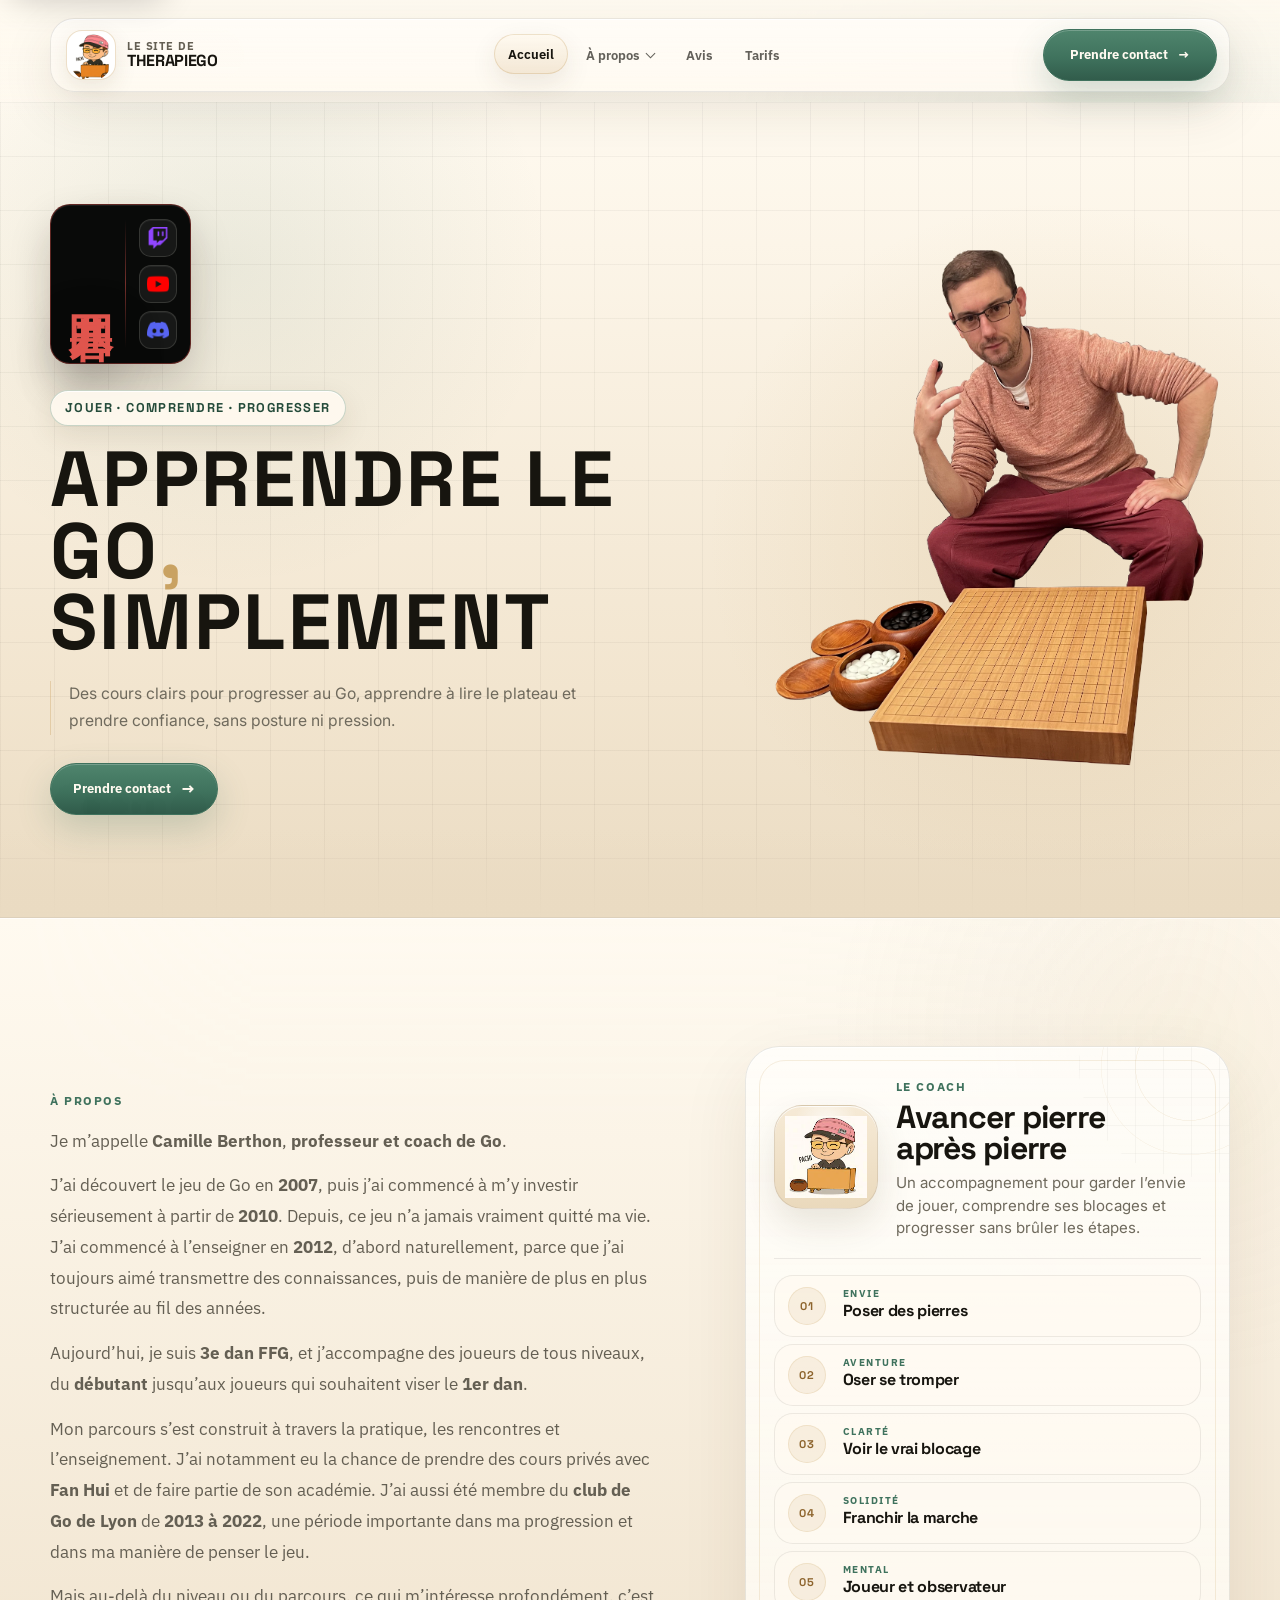
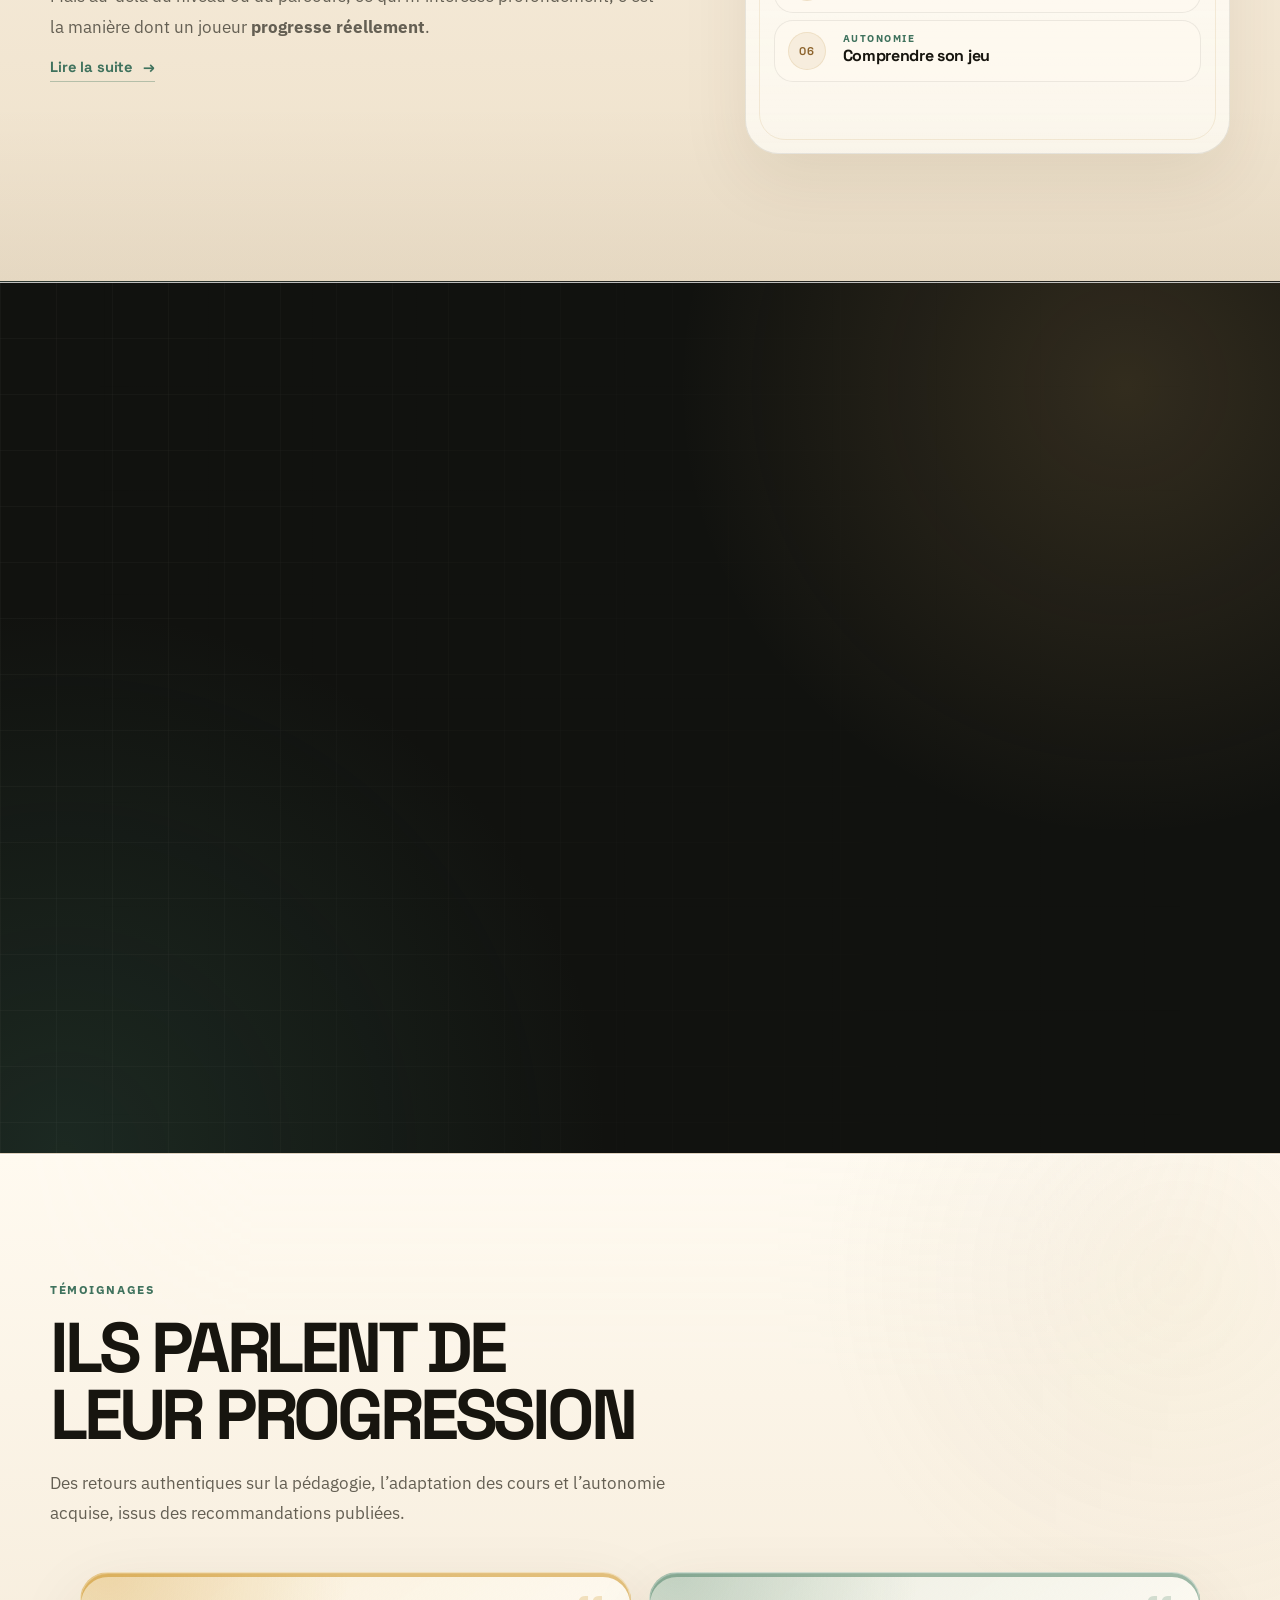
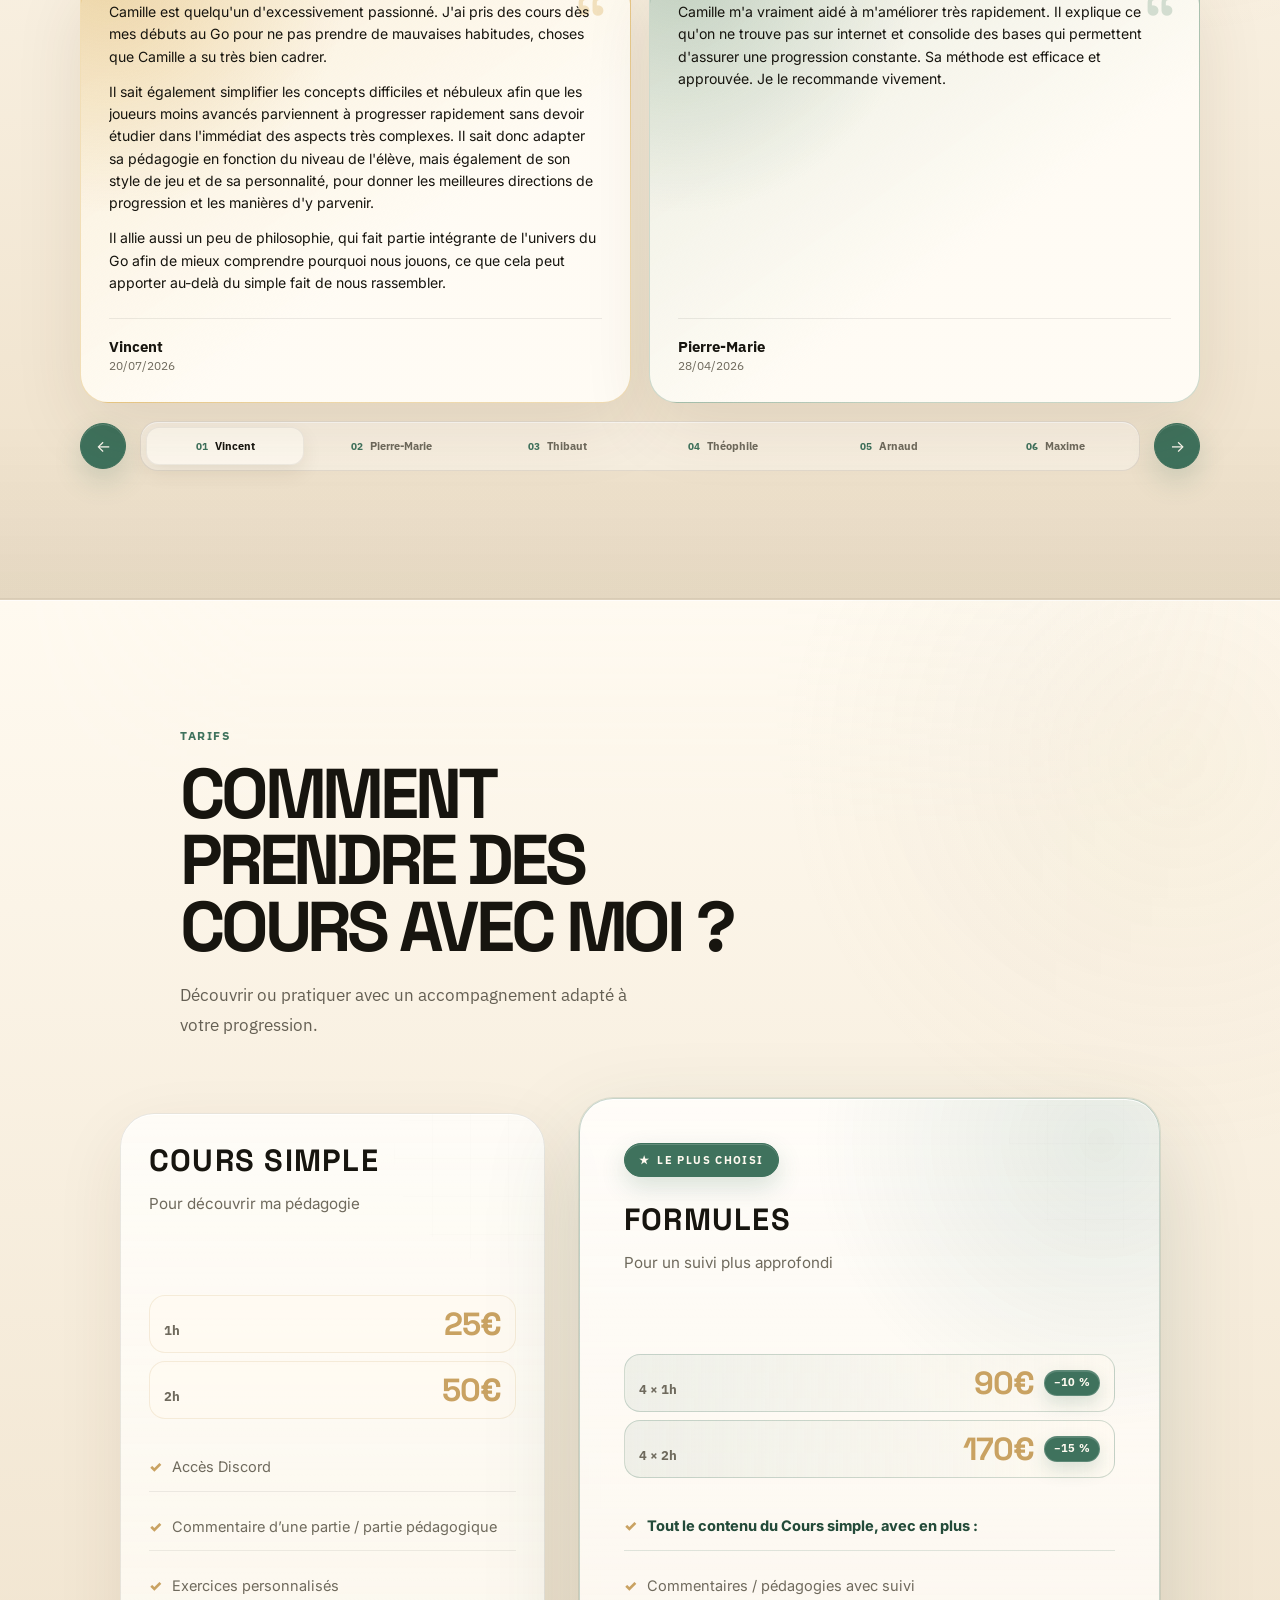
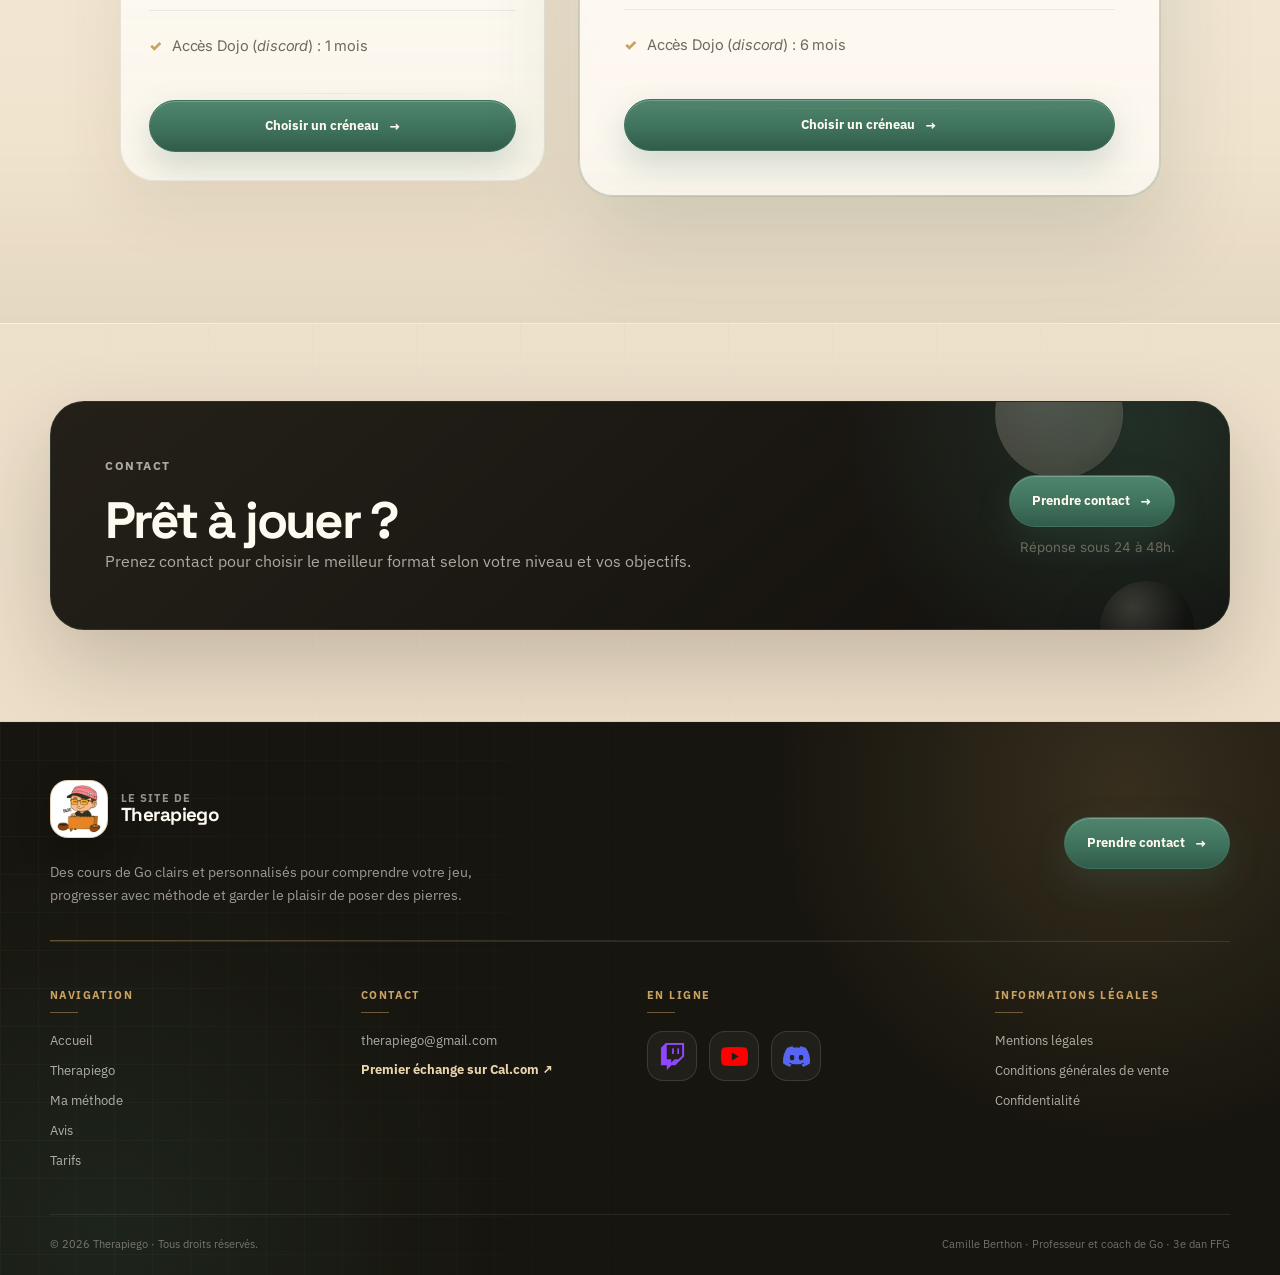
==== commit 9ca4c073: "Publish latest Therapiego updates" ====
--- a/index.html
+++ b/index.html
@@ -7011,11 +7011,11 @@
           </div>
         </div>
         <a href="#temoignages" data-nav="03"><span>Avis</span></a>
-        <a href="contact.html" data-nav="04"><span>Contact</span></a>
+        <a href="#tarifs" data-nav="04"><span>Tarifs</span></a>
       </div>
 
       <div class="nav-actions">
-        <a class="nav-cta" href="https://cal.com/therapiego/1er-echange" target="_blank" rel="noopener noreferrer">Prendre contact <span class="button-arrow" aria-hidden="true">→</span></a>
+        <a class="nav-cta" href="contact.html">Prendre contact <span class="button-arrow" aria-hidden="true">→</span></a>
       </div>
     </nav>
   </header>
@@ -7026,12 +7026,26 @@
 
       <div class="container hero-inner">
         <div class="hero-content reveal">
-          <div class="vertical-seal">囲碁の道</div>
-          <div class="hero-eyebrow">Comprendre · Jouer · Progresser</div>
-          <h1>Apprendre le Go<span class="red-comma">,</span><br>simplement.</h1>
+          <div class="vertical-seal">
+            <span class="vertical-seal-kanji" lang="ja" role="img" aria-label="Igo">囲碁</span>
+            <span class="vertical-seal-divider" aria-hidden="true"></span>
+            <nav class="hero-socials" aria-label="Réseaux sociaux de Therapiego">
+              <a class="hero-social-link" href="https://www.twitch.tv/therapiego" target="_blank" rel="noopener noreferrer" aria-label="Therapiego sur Twitch">
+                <img src="assets/social-twitch.webp" width="96" height="96" alt="" loading="eager" decoding="async">
+              </a>
+              <a class="hero-social-link" href="https://www.youtube.com/@TherapieGo" target="_blank" rel="noopener noreferrer" aria-label="Therapiego sur YouTube">
+                <img src="assets/social-youtube.webp" width="96" height="96" alt="" loading="eager" decoding="async">
+              </a>
+              <a class="hero-social-link" href="https://discord.com/invite/KNVcF8d" target="_blank" rel="noopener noreferrer" aria-label="Rejoindre Therapiego sur Discord">
+                <img src="assets/social-discord.webp" width="96" height="96" alt="" loading="eager" decoding="async">
+              </a>
+            </nav>
+          </div>
+          <div class="hero-eyebrow">Jouer · comprendre · progresser</div>
+          <h1>Apprendre le Go<span class="red-comma">,</span><br>simplement</h1>
           <p class="hero-copy">Des cours clairs pour progresser au Go, apprendre à lire le plateau et prendre confiance, sans posture ni pression.</p>
           <div class="hero-actions">
-            <a class="btn hero-contact-cta" href="https://cal.com/therapiego/1er-echange" target="_blank" rel="noopener noreferrer"><span>Prendre contact</span><span class="button-arrow cta-arrow" aria-hidden="true">→</span></a>
+            <a class="btn hero-contact-cta" href="contact.html"><span>Prendre contact</span><span class="button-arrow cta-arrow" aria-hidden="true">→</span></a>
           </div>
 </div>
 
@@ -7048,7 +7062,6 @@
         <div class="about-sober-copy reveal" data-about-copy>
           <div class="about-default-copy" data-about-default>
             <p class="kicker">À propos</p>
-            <h2 class="section-title">Therapiego.</h2>
             <p class="section-copy">Je m’appelle <strong>Camille Berthon</strong>, <strong>professeur et coach de Go</strong>.</p>
             <p class="section-copy">J’ai découvert le jeu de Go en <strong>2007</strong>, puis j’ai commencé à m’y investir sérieusement à partir de <strong>2010</strong>. Depuis, ce jeu n’a jamais vraiment quitté ma vie. J’ai commencé à l’enseigner en <strong>2012</strong>, d’abord naturellement, parce que j’ai toujours aimé transmettre des connaissances, puis de manière de plus en plus structurée au fil des années.</p>
             <p class="section-copy">Aujourd’hui, je suis <strong>3e dan FFG</strong>, et j’accompagne des joueurs de tous niveaux, du <strong>débutant</strong> jusqu’aux joueurs qui souhaitent viser le <strong>1er dan</strong>.</p>
@@ -7186,7 +7199,7 @@
       <div class="container method-layout">
         <div class="method-head reveal">
           <p class="kicker">Ma méthode</p>
-          <h2 class="section-title">Comprendre avant de corriger.</h2>
+          <h2 class="section-title">Faire pour comprendre</h2>
           <p class="section-copy">Une pédagogie adaptée au joueur, à son rapport au Go et à la prochaine marche qu’il doit franchir.</p>
         </div>
 
@@ -7235,40 +7248,73 @@
       <div class="container">
         <div class="testimonials-head reveal">
           <p class="kicker">Témoignages</p>
-          <h2 class="section-title">Ils parlent de leur progression.</h2>
-          <p class="section-copy">Des retours authentiques sur la pédagogie, l’adaptation des cours et l’autonomie acquise. Les textes ci-dessous sont des synthèses fidèles des recommandations publiées.</p>
+          <h2 class="section-title">Ils parlent de leur progression</h2>
+          <p class="section-copy">Des retours authentiques sur la pédagogie, l’adaptation des cours et l’autonomie acquise, issus des recommandations publiées.</p>
         </div>
 
-        <div class="testimonial-carousel reveal" data-testimonial-carousel aria-label="Carrousel de quatre témoignages">
+        <div class="testimonial-carousel reveal" data-testimonial-carousel aria-label="Carrousel de six témoignages">
           <div class="testimonial-carousel-stage" aria-live="off">
             <article class="testimonial-card testimonial-card--ochre testimonial-slide is-active" data-testimonial-slide aria-hidden="false">
-              <p>Une pédagogie méthodique, particulièrement adaptée aux joueurs qui souhaitent progresser entre 10 kyu et le 1er dan.</p>
-              <div class="testimonial-person"><span class="testimonial-avatar"><img src="assets/testimonial-thibaut.webp" width="320" height="320" alt="" loading="lazy" decoding="async"></span><div><strong>Thibaut</strong><small>Recommandation Superprof · 12/2022</small></div></div>
+              <div class="testimonial-copy">
+                <p>Camille est quelqu'un d'excessivement passionné. J'ai pris des cours dès mes débuts au Go pour ne pas prendre de mauvaises habitudes, choses que Camille a su très bien cadrer.</p>
+                <p>Il sait également simplifier les concepts difficiles et nébuleux afin que les joueurs moins avancés parviennent à progresser rapidement sans devoir étudier dans l'immédiat des aspects très complexes. Il sait donc adapter sa pédagogie en fonction du niveau de l'élève, mais également de son style de jeu et de sa personnalité, pour donner les meilleures directions de progression et les manières d'y parvenir.</p>
+                <p>Il allie aussi un peu de philosophie, qui fait partie intégrante de l'univers du Go afin de mieux comprendre pourquoi nous jouons, ce que cela peut apporter au-delà du simple fait de nous rassembler.</p>
+              </div>
+              <div class="testimonial-person"><div><strong>Vincent</strong><time datetime="2026-07-20">20/07/2026</time></div></div>
             </article>
 
             <article class="testimonial-card testimonial-card--jade testimonial-slide" data-testimonial-slide aria-hidden="true">
-              <p>Camille adapte ses explications, approfondit progressivement les mêmes concepts et développe l’autonomie comme la pensée critique.</p>
-              <div class="testimonial-person"><span class="testimonial-avatar"><img src="assets/testimonial-theophile.webp" width="320" height="320" alt="" loading="lazy" decoding="async"></span><div><strong>Théophile</strong><small>Suivi de 20 kyu à 1 kyu · 12/2022</small></div></div>
+              <div class="testimonial-copy">
+                <p>Camille m'a vraiment aidé à m'améliorer très rapidement. Il explique ce qu'on ne trouve pas sur internet et consolide des bases qui permettent d'assurer une progression constante. Sa méthode est efficace et approuvée. Je le recommande vivement.</p>
+              </div>
+              <div class="testimonial-person"><div><strong>Pierre-Marie</strong><time datetime="2026-04-28">28/04/2026</time></div></div>
             </article>
 
             <article class="testimonial-card testimonial-card--coral testimonial-slide" data-testimonial-slide aria-hidden="true">
-              <p>Une grande maîtrise théorique, des conseils personnalisés et une réelle capacité à adapter l’enseignement au niveau de chaque élève.</p>
-              <div class="testimonial-person"><span class="testimonial-avatar"><img src="assets/testimonial-arnaud.webp" width="320" height="320" alt="" loading="lazy" decoding="async"></span><div><strong>Arnaud</strong><small>Élève et membre d’un groupe d’étude · 12/2022</small></div></div>
+              <div class="testimonial-copy">
+                <p>Camille est très pédagogique, avec une approche de l'enseignement du jeu de Go très méthodique. Le coach parfait pour monter les niveaux entre 10kyu et 1 dan!</p>
+              </div>
+              <div class="testimonial-person"><div><strong>Thibaut</strong><time datetime="2022-12-19">19/12/2022</time></div></div>
             </article>
 
             <article class="testimonial-card testimonial-card--blue testimonial-slide" data-testimonial-slide aria-hidden="true">
-              <p>Une pédagogie dynamique et consciencieuse dont les enseignements restent utiles plusieurs années après les cours.</p>
-              <div class="testimonial-person"><span class="testimonial-avatar"><img src="assets/testimonial-maxime.webp" width="320" height="320" alt="" loading="lazy" decoding="async"></span><div><strong>Maxime</strong><small>Élève et spectateur YouTube · 12/2022</small></div></div>
+              <div class="testimonial-copy">
+                <p>J’ai eu la chance de connaître Camille lorsque j’ai commencé le jeu de go. Il m’a permis d’énormément progresser.</p>
+                <p>C'est un grand passionné du jeu de go qui possède une grande connaissance théorique (sur le plan technique, psychologique, historique...) mais également pratique, par le nombre des parties qu’il a pu jouer amicalement et en tournoi.</p>
+                <p>Il sait selon moi comment transmettre les subtilités du jeu de manière accessible et engageante tout en sachant se montrer patient (il prend le temps de s'assurer que chaque élève comprenne bien les concepts clés). Sa capacité à adapter son enseignement à différents niveaux de compréhension et à des styles d'apprentissage variés est remarquable. (Il m’a suivi de 20 kyu à 1 kyu en approfondissant petit à petit les mêmes concepts, me les faisant redécouvrir)</p>
+                <p>En outre, il est également très habile à encourager l'autonomie et la pensée critique de ses élèves (il remet en question nos décisions « évidentes »), tout en étant un excellent communicateur.</p>
+                <p>Je le recommande vivement que ce soit pour un pur débutant découvrant le jeu ou un joueur 1/2 dan qui voudrait approfondir et solidifier son jeu.</p>
+              </div>
+              <div class="testimonial-person"><div><strong>Théophile</strong><time datetime="2022-12-17">17/12/2022</time></div></div>
+            </article>
+
+            <article class="testimonial-card testimonial-card--plum testimonial-slide" data-testimonial-slide aria-hidden="true">
+              <div class="testimonial-copy">
+                <p>J'ai déjà pris quelques cours avec Camille, et je peux témoigner de la qualité de son enseignement.</p>
+                <p>Je fais également partie d'un groupe d'étude qu'il anime.</p>
+                <p>Camille a une grande connaissance de la théorie. Il sait s'adapter au niveau des élèves, et donne des conseils personnalisés pour progresser. Je le recommande à tout joueur jusqu'à 1er kyu.</p>
+              </div>
+              <div class="testimonial-person"><div><strong>Arnaud</strong><time datetime="2022-12-15">15/12/2022</time></div></div>
+            </article>
+
+            <article class="testimonial-card testimonial-card--olive testimonial-slide" data-testimonial-slide aria-hidden="true">
+              <div class="testimonial-copy">
+                <p>Cela fait maintenant plus de 6 ans que je connais Camille, en tant qu'ami, Superprof, et même en tant que spectateur de sa chaine Youtube ! Camille est dynamique, ambitieux, consciencieux et cherche toujours à repousser ses limites comme celles de ses élèves. Tout débutant ou confirmé, soyez assuré d'apprendre le nécessaire avec Camille pour progresser. J'ai moi-même pu bénéficier de sa pédagogie que des années plus tard j'applique encore...</p>
+                <p>Je recommande.</p>
+              </div>
+              <div class="testimonial-person"><div><strong>Maxime</strong><time datetime="2022-12-14">14/12/2022</time></div></div>
             </article>
           </div>
 
           <div class="testimonial-carousel-controls">
             <button class="testimonial-carousel-arrow" type="button" data-testimonial-previous aria-label="Afficher le témoignage précédent">←</button>
             <div class="testimonial-carousel-dots" aria-label="Choisir un témoignage">
-              <button class="testimonial-carousel-dot is-active" type="button" data-testimonial-dot="0" aria-label="Témoignage de Thibaut" aria-current="true"><span>01</span><small>Thibaut</small></button>
-              <button class="testimonial-carousel-dot" type="button" data-testimonial-dot="1" aria-label="Témoignage de Théophile"><span>02</span><small>Théophile</small></button>
-              <button class="testimonial-carousel-dot" type="button" data-testimonial-dot="2" aria-label="Témoignage d’Arnaud"><span>03</span><small>Arnaud</small></button>
-              <button class="testimonial-carousel-dot" type="button" data-testimonial-dot="3" aria-label="Témoignage de Maxime"><span>04</span><small>Maxime</small></button>
+              <button class="testimonial-carousel-dot is-active" type="button" data-testimonial-dot="0" aria-label="Témoignage de Vincent" aria-current="true"><span>01</span><small>Vincent</small></button>
+              <button class="testimonial-carousel-dot" type="button" data-testimonial-dot="1" aria-label="Témoignage de Pierre-Marie"><span>02</span><small>Pierre-Marie</small></button>
+              <button class="testimonial-carousel-dot" type="button" data-testimonial-dot="2" aria-label="Témoignage de Thibaut"><span>03</span><small>Thibaut</small></button>
+              <button class="testimonial-carousel-dot" type="button" data-testimonial-dot="3" aria-label="Témoignage de Théophile"><span>04</span><small>Théophile</small></button>
+              <button class="testimonial-carousel-dot" type="button" data-testimonial-dot="4" aria-label="Témoignage d’Arnaud"><span>05</span><small>Arnaud</small></button>
+              <button class="testimonial-carousel-dot" type="button" data-testimonial-dot="5" aria-label="Témoignage de Maxime"><span>06</span><small>Maxime</small></button>
             </div>
             <button class="testimonial-carousel-arrow" type="button" data-testimonial-next aria-label="Afficher le témoignage suivant">→</button>
           </div>
@@ -7276,11 +7322,14 @@
       </div>
     </section>
 
+    <!-- SECTION NON PUBLIEE : POUR QUI / LE BON PROFIL
+    Conserver ce bloc pour une éventuelle remise en ligne.
+
     <section class="reasons" id="pour-qui">
       <div class="container">
         <div class="reasons-head reveal">
           <p class="kicker">Pour qui ?</p>
-          <h2 class="section-title">Le bon profil.</h2>
+          <h2 class="section-title">Le bon profil</h2>
           <p class="section-copy">Le coaching est pensé pour celles et ceux qui veulent progresser sérieusement, sans perdre le plaisir du jeu.</p>
         </div>
 
@@ -7307,50 +7356,47 @@
         </div>
       </div>
     </section>
-
-    <section class="pricing" id="formations">
+    FIN DE LA SECTION NON PUBLIEE -->
+
+    <section class="pricing" id="tarifs">
       <div class="container">
         <div class="pricing-head">
-          <div class="kicker side-kicker reveal">Formations</div>
-          <h2 class="section-title reveal">Deux voies.</h2>
+          <div class="kicker side-kicker reveal">Tarifs</div>
+          <h2 class="section-title reveal">Comment prendre des cours avec moi&nbsp;?</h2>
           <p class="section-copy reveal">Découvrir ou pratiquer avec un accompagnement adapté à votre progression.</p>
         </div>
 
         <div class="pricing-grid-final">
-          <article class="formation-card reveal">
-            <span class="formation-label">Départ</span>
-            <h3>Découverte</h3>
-            <p class="desc">Pour apprendre les bases et entrer dans la méthode sans pression.</p>
-            <div class="price price-options" aria-label="Tarifs du cours Découverte">
+          <article class="formation-card formation-card--simple reveal">
+            <h3>Cours simple</h3>
+            <p class="desc">Pour découvrir ma pédagogie</p>
+            <div class="price price-options" aria-label="Tarifs du Cours simple">
               <span class="price-row"><small>1h</small><strong>25€</strong></span>
               <span class="price-row"><small>2h</small><strong>50€</strong></span>
             </div>
             <ul class="features">
-              <li>Cours d'initiation</li>
-              <li>Accès communauté</li>
-              <li>Parties guidées</li>
-              <li>Exercices GoGrinari</li>
+              <li>Accès Discord</li>
+              <li>Commentaire d’une partie / partie pédagogique</li>
+              <li>Exercices personnalisés</li>
               <li class="feature-dojo"><span>Accès Dojo (<em>discord</em>) : 1 mois</span></li>
             </ul>
-            <a class="btn" href="contact.html">Prendre contact <span class="button-arrow" aria-hidden="true">→</span></a>
+            <a class="btn" href="https://cal.com/TherapieGo" target="_blank" rel="noopener noreferrer">Choisir un créneau <span class="button-arrow" aria-hidden="true">→</span></a>
           </article>
 
           <article class="formation-card featured reveal">
-            <span class="formation-label">Le plus choisi</span>
-            <h3>Pratiquant</h3>
-            <p class="desc">Pour progresser avec méthode, suivre les missions et analyser ses parties.</p>
-            <div class="price price-options" aria-label="Tarifs du cours Pratiquant">
+            <span class="formation-label"><span aria-hidden="true">★</span> Le plus choisi</span>
+            <h3>Formules</h3>
+            <p class="desc">Pour un suivi plus approfondi</p>
+            <div class="price price-options" aria-label="Tarifs des Formules">
               <span class="price-row has-saving"><small>4 × 1h</small><span class="price-value"><strong>90€</strong><span class="price-saving">−10 %</span></span></span>
               <span class="price-row has-saving"><small>4 × 2h</small><span class="price-value"><strong>170€</strong><span class="price-saving">−15 %</span></span></span>
             </div>
             <ul class="features">
-              <li>Cours collectifs</li>
-              <li>Analyses de parties</li>
-              <li>Sessions live</li>
-              <li>Parcours DDK / SDK</li>
-              <li class="feature-dojo"><span>Accès Dojo (<em>discord</em>) : 1 an</span></li>
+              <li class="feature-included">Tout le contenu du Cours simple, avec en plus&nbsp;:</li>
+              <li>Commentaires / pédagogies avec suivi</li>
+              <li class="feature-dojo"><span>Accès Dojo (<em>discord</em>) : 6 mois</span></li>
             </ul>
-            <a class="btn" href="contact.html">Prendre contact <span class="button-arrow" aria-hidden="true">→</span></a>
+            <a class="btn" href="https://cal.com/TherapieGo" target="_blank" rel="noopener noreferrer">Choisir un créneau <span class="button-arrow" aria-hidden="true">→</span></a>
           </article>
         </div>
       </div>
@@ -7384,7 +7430,7 @@
           </a>
           <p class="site-footer-tagline">Des cours de Go clairs et personnalisés pour comprendre votre jeu, progresser avec méthode et garder le plaisir de poser des pierres.</p>
         </div>
-        <a class="site-footer-cta" href="https://cal.com/therapiego/1er-echange" target="_blank" rel="noopener noreferrer">Prendre contact <span class="button-arrow" aria-hidden="true">→</span></a>
+        <a class="site-footer-cta" href="contact.html">Prendre contact <span class="button-arrow" aria-hidden="true">→</span></a>
       </div>
 
       <div class="site-footer-grid">
@@ -7395,7 +7441,7 @@
             <a href="a-propos.html">Therapiego</a>
             <a href="ma-methode.html">Ma méthode</a>
             <a href="index.html#temoignages">Avis</a>
-            <a href="contact.html">Contact</a>
+            <a href="index.html#tarifs">Tarifs</a>
           </div>
         </nav>
         <section class="site-footer-column">
--- a/assets/site-system.css
+++ b/assets/site-system.css
@@ -480,7 +480,20 @@
 }
 
 .site-page-home .hero {
-  padding-top: clamp(64px, 7vw, 92px);
+  padding-top: clamp(96px, 8vw, 116px);
+}
+
+.site-page-home .hero-inner {
+  align-items: start;
+}
+
+.site-page-home .hero-content {
+  display: grid;
+  justify-items: start;
+}
+
+.site-page-home .hero-visual {
+  align-self: center;
 }
 
 /* Appels à l’action de fin de page */
@@ -1103,12 +1116,52 @@
   border-radius: 34px !important;
 }
 
+.site-page-home .pricing-grid-final {
+  grid-template-columns: minmax(0, .82fr) minmax(0, 1.12fr);
+  align-items: center;
+  gap: clamp(22px, 3vw, 34px);
+  max-width: 1040px;
+}
+
+.site-page-home .formation-card--simple {
+  min-height: 520px;
+  padding: 28px;
+}
+
+.site-page-home .formation-card--simple h3 {
+  margin-top: 4px;
+}
+
 .site-page-home .formation-card.featured {
+  min-height: 620px;
+  padding: clamp(34px, 4vw, 44px);
   border-color: rgba(63, 114, 93, .28) !important;
   background:
     radial-gradient(circle at 90% 6%, rgba(63, 114, 93, .13), transparent 18rem),
     linear-gradient(180deg, rgba(255, 255, 255, .52), rgba(255, 255, 255, .08)),
     rgba(255, 252, 245, .78) !important;
+  box-shadow:
+    0 38px 96px rgba(42, 72, 57, .17),
+    0 0 0 1px rgba(63, 114, 93, .12),
+    inset 0 1px 0 rgba(255, 255, 255, .92) !important;
+}
+
+.site-page-home .formation-card.featured .formation-label {
+  gap: 7px;
+  min-height: 34px;
+  padding-inline: 14px;
+  color: #fffaf0 !important;
+  border-color: #3f725d !important;
+  background: #3f725d !important;
+  box-shadow:
+    0 10px 24px rgba(63, 114, 93, .2),
+    inset 0 1px 0 rgba(255, 255, 255, .18);
+}
+
+.site-page-home .features li.feature-included {
+  color: #244b3a;
+  border-bottom-color: rgba(63, 114, 93, .16);
+  font-weight: 750;
 }
 
 .site-page-home .price {
@@ -1134,6 +1187,19 @@
 .site-page-home .features li.feature-dojo > span {
   min-width: 0;
   white-space: nowrap !important;
+}
+
+@media (max-width: 760px) {
+  .site-page-home .pricing-grid-final {
+    grid-template-columns: minmax(0, 1fr);
+    max-width: 620px;
+  }
+
+  .site-page-home .formation-card--simple,
+  .site-page-home .formation-card.featured {
+    min-height: 0;
+    padding: 24px;
+  }
 }
 
 .site-page-home .price-options .price-row.has-saving {
@@ -1973,6 +2039,127 @@
 .site-page-home .hero-contact-cta:hover .cta-arrow {
   background: rgba(255, 250, 240, .25);
   transform: translateX(4px);
+}
+
+/* Accueil — sceau Igo et réseaux sociaux */
+.site-page-home .vertical-seal {
+  width: fit-content;
+  min-height: 0;
+  display: inline-flex;
+  flex-direction: row;
+  align-items: center;
+  gap: 13px;
+  margin: 0 0 26px;
+  padding: 14px 13px 14px 16px;
+  color: #d95048 !important;
+  border: 1px solid rgba(217, 80, 72, .42) !important;
+  border-radius: 20px;
+  background: #090a09 !important;
+  box-shadow:
+    0 20px 42px rgba(23, 21, 15, .2),
+    inset 0 1px 0 rgba(255, 255, 255, .08) !important;
+  writing-mode: horizontal-tb;
+  text-orientation: mixed;
+  transform: none;
+}
+
+.site-page-home .vertical-seal-kanji {
+  display: block;
+  color: #e0554d;
+  font-family: "Hiragino Mincho ProN", "Yu Mincho", "Noto Serif CJK JP", serif;
+  font-size: clamp(2.45rem, 3.5vw, 3.15rem);
+  font-weight: 800;
+  line-height: 1;
+  letter-spacing: .04em;
+  writing-mode: vertical-rl;
+  text-orientation: upright;
+  transform: translateY(-4px);
+}
+
+.site-page-home .vertical-seal-divider {
+  width: 1px;
+  height: 128px;
+  flex: 0 0 1px;
+  background: linear-gradient(180deg, transparent, rgba(224, 85, 77, .5), transparent);
+}
+
+.site-page-home .hero-socials {
+  display: flex;
+  flex-direction: column;
+  align-items: center;
+  gap: 8px;
+}
+
+.site-page-home .hero-social-link {
+  width: 38px;
+  height: 38px;
+  display: grid;
+  place-items: center;
+  border: 1px solid rgba(255, 250, 240, .13);
+  border-radius: 12px;
+  background: rgba(255, 255, 255, .06);
+  box-shadow: inset 0 1px 0 rgba(255, 255, 255, .06);
+  transition:
+    transform 180ms var(--site-ease),
+    border-color 180ms ease,
+    background 180ms ease,
+    box-shadow 180ms ease;
+}
+
+.site-page-home .hero-social-link img {
+  width: 22px;
+  height: 22px;
+  display: block;
+  object-fit: contain;
+  transition: transform 180ms var(--site-ease);
+}
+
+.site-page-home .hero-social-link:hover {
+  border-color: rgba(224, 85, 77, .54);
+  background: rgba(224, 85, 77, .12);
+  box-shadow:
+    0 10px 22px rgba(0, 0, 0, .26),
+    inset 0 1px 0 rgba(255, 255, 255, .08);
+  transform: translateY(-3px);
+}
+
+.site-page-home .hero-social-link:hover img {
+  transform: scale(1.08);
+}
+
+.site-page-home .hero-social-link:focus-visible {
+  outline: 3px solid rgba(224, 85, 77, .36);
+  outline-offset: 3px;
+}
+
+@media (max-width: 760px) {
+  .site-page-home .vertical-seal {
+    gap: 11px;
+    margin-bottom: 22px;
+    padding: 12px 11px 12px 14px;
+    transform: none;
+  }
+
+  .site-page-home .vertical-seal-kanji {
+    font-size: 2.3rem;
+    transform: translateY(-3px);
+  }
+
+  .site-page-home .vertical-seal-divider {
+    width: 1px;
+    height: 119px;
+  }
+
+  .site-page-home .hero-social-link {
+    width: 35px;
+    height: 35px;
+    border-radius: 11px;
+  }
+
+  .site-page-home .hero-social-link img {
+    width: 20px;
+    height: 20px;
+  }
 }
 
 .site-page-home .about-sober-copy {
@@ -2482,7 +2669,10 @@
   width: fit-content;
   max-width: 100%;
   display: inline-flex;
+  justify-self: start;
   align-items: center;
+  margin-left: 0;
+  margin-right: 0;
   padding: 9px 14px;
   color: #244b3a !important;
   border: 1px solid rgba(63, 114, 93, .28);
@@ -2514,6 +2704,8 @@
 
 .site-page-home .about-principles-list {
   gap: 7px;
+  min-height: 450px;
+  align-content: start;
 }
 
 .site-page-home .about-principle-row {
@@ -2613,6 +2805,14 @@
   --testimonial-rgb: 91, 132, 166;
 }
 
+.site-page-home .testimonial-card--plum {
+  --testimonial-rgb: 142, 105, 153;
+}
+
+.site-page-home .testimonial-card--olive {
+  --testimonial-rgb: 123, 137, 78;
+}
+
 .site-page-home .testimonial-card::before {
   color: rgba(var(--testimonial-rgb), .25);
 }
@@ -2627,29 +2827,6 @@
     0 32px 82px rgba(65, 45, 17, .15),
     inset 0 4px 0 rgba(var(--testimonial-rgb), .76),
     inset 0 1px 0 rgba(255, 255, 255, .94) !important;
-}
-
-.site-page-home .testimonial-person > .testimonial-avatar {
-  width: 52px;
-  height: 52px;
-  flex: 0 0 52px;
-  display: block;
-  overflow: hidden;
-  padding: 0;
-  border: 2px solid rgba(var(--testimonial-rgb), .54);
-  border-radius: 50%;
-  background: rgba(var(--testimonial-rgb), .18);
-  box-shadow:
-    0 8px 22px rgba(65, 45, 17, .16),
-    0 0 0 4px rgba(var(--testimonial-rgb), .1);
-}
-
-.site-page-home .testimonial-avatar img {
-  width: 100%;
-  height: 100%;
-  display: block;
-  object-fit: cover;
-  object-position: center;
 }
 
 /* Page Therapiego — hero aligné sur la direction de « Ma méthode » */
--- a/assets/testimonial-carousel.css
+++ b/assets/testimonial-carousel.css
@@ -6,6 +6,7 @@
 }
 
 .testimonial-carousel-stage {
+  position: relative;
   display: grid;
   grid-template-columns: repeat(2, minmax(0, 1fr));
   gap: 18px;
@@ -53,10 +54,53 @@
   }
 }
 
-.testimonial-carousel-stage .testimonial-card p {
+.testimonial-copy {
+  position: relative;
+  z-index: 2;
+  min-height: 0;
+  flex: 1 1 auto;
+  display: grid;
+  align-content: start;
+  gap: 13px;
+  overflow: hidden;
+}
+
+.testimonial-slide.is-truncated .testimonial-copy::after {
+  content: "...";
+  position: absolute;
+  right: 0;
+  bottom: 0;
+  z-index: 3;
+  padding: 0 4px 1px 24px;
+  color: #17150f;
+  background:
+    linear-gradient(90deg, transparent, rgba(255, 250, 240, .96) 48%);
+  font-family: "IBM Plex Sans", sans-serif;
+  font-size: 1rem;
+  font-weight: 800;
+  line-height: 1.58;
+}
+
+.testimonial-carousel-stage .testimonial-card .testimonial-copy p {
   max-width: 100%;
-  font-size: clamp(1rem, 1.35vw, 1.12rem);
-  line-height: 1.65;
+  font-size: clamp(.88rem, 1.08vw, .98rem);
+  line-height: 1.58;
+  text-wrap: pretty;
+}
+
+.testimonial-carousel-stage .testimonial-person {
+  flex: 0 0 auto;
+  padding-top: 18px;
+  border-top: 1px solid rgba(23, 21, 15, .08);
+}
+
+.testimonial-carousel-stage .testimonial-person time {
+  display: block;
+  margin-top: 3px;
+  color: #6f6a5d;
+  font-family: "IBM Plex Sans", sans-serif;
+  font-size: .72rem;
+  line-height: 1.3;
 }
 
 .testimonial-carousel-controls {
@@ -96,7 +140,7 @@
 
 .testimonial-carousel-dots {
   display: grid;
-  grid-template-columns: repeat(4, minmax(0, 1fr));
+  grid-template-columns: repeat(6, minmax(0, 1fr));
   gap: 8px;
   padding: 5px;
   border: 1px solid rgba(23, 21, 15, .09);
@@ -154,6 +198,12 @@
   outline-offset: 3px;
 }
 
+@media (max-width: 900px) {
+  .testimonial-carousel-dot small {
+    display: none;
+  }
+}
+
 @media (max-width: 640px) {
   .testimonial-carousel-stage {
     grid-template-columns: minmax(0, 1fr);
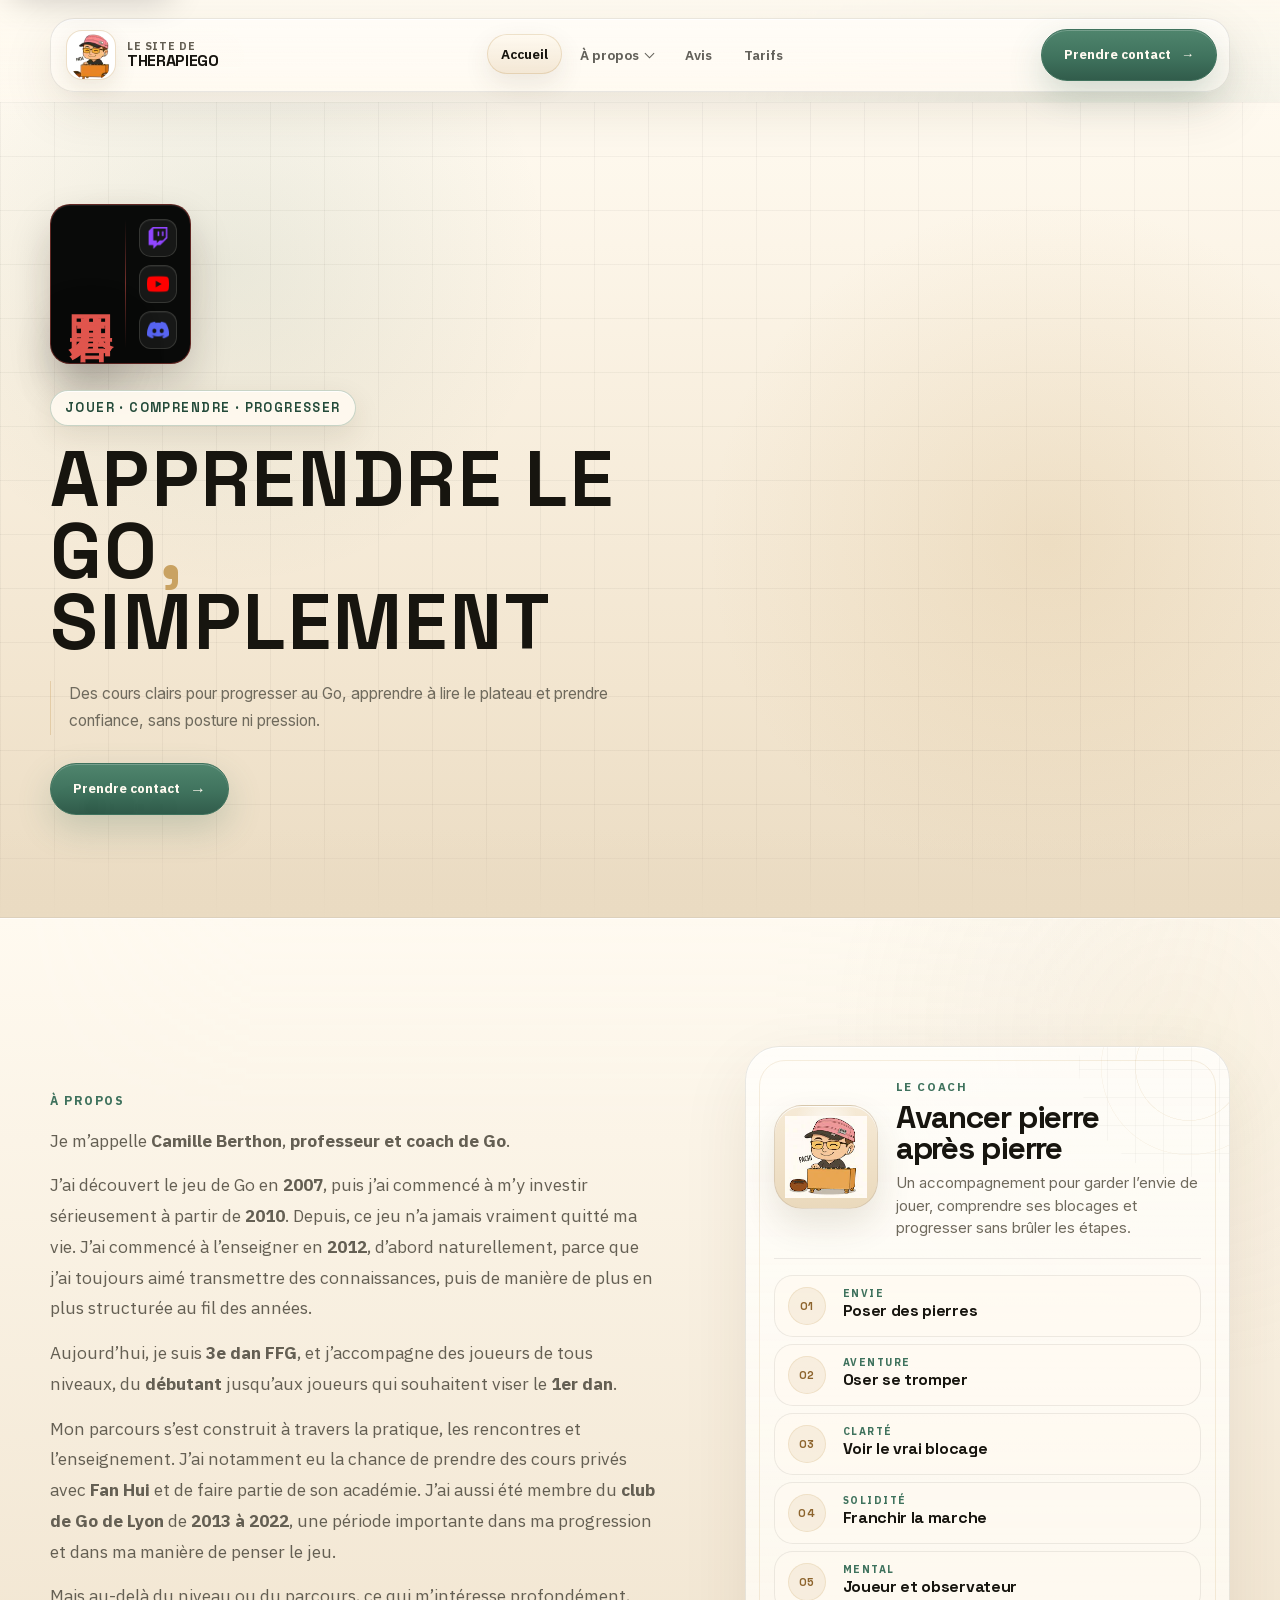
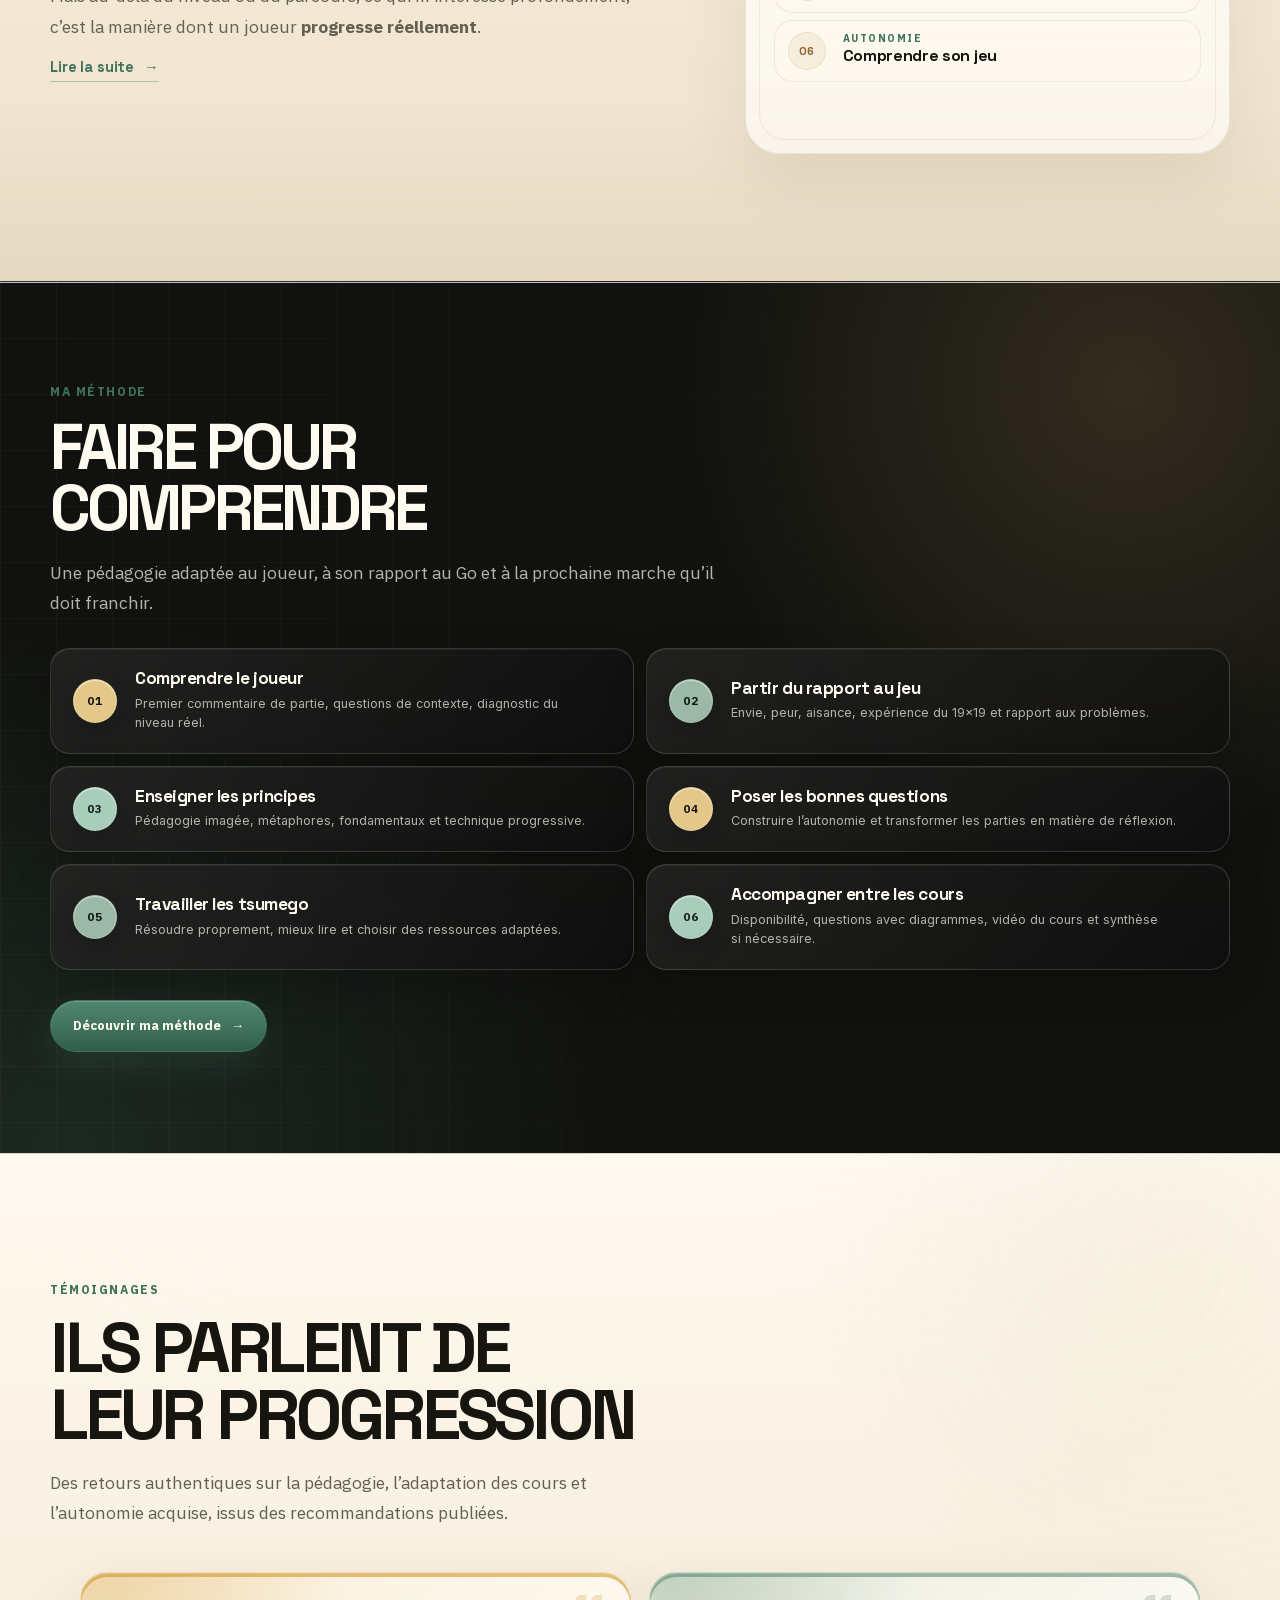
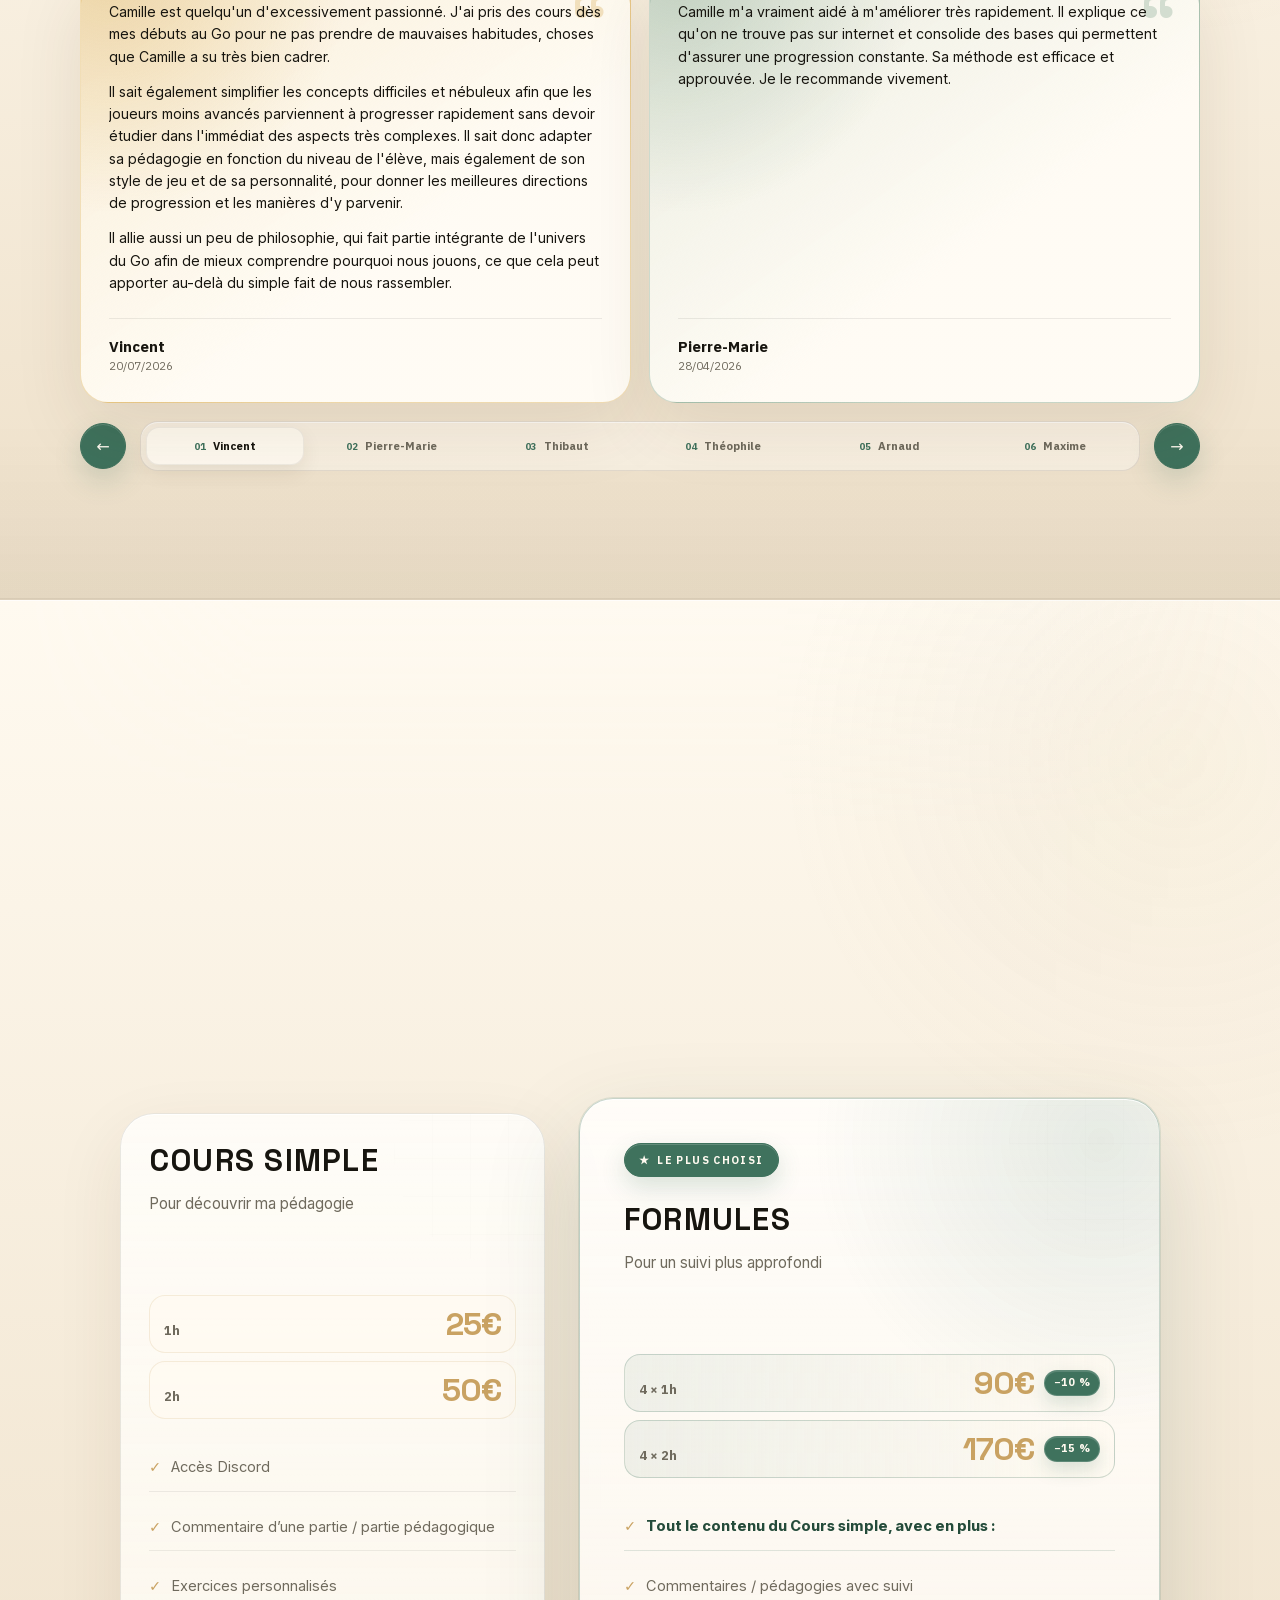
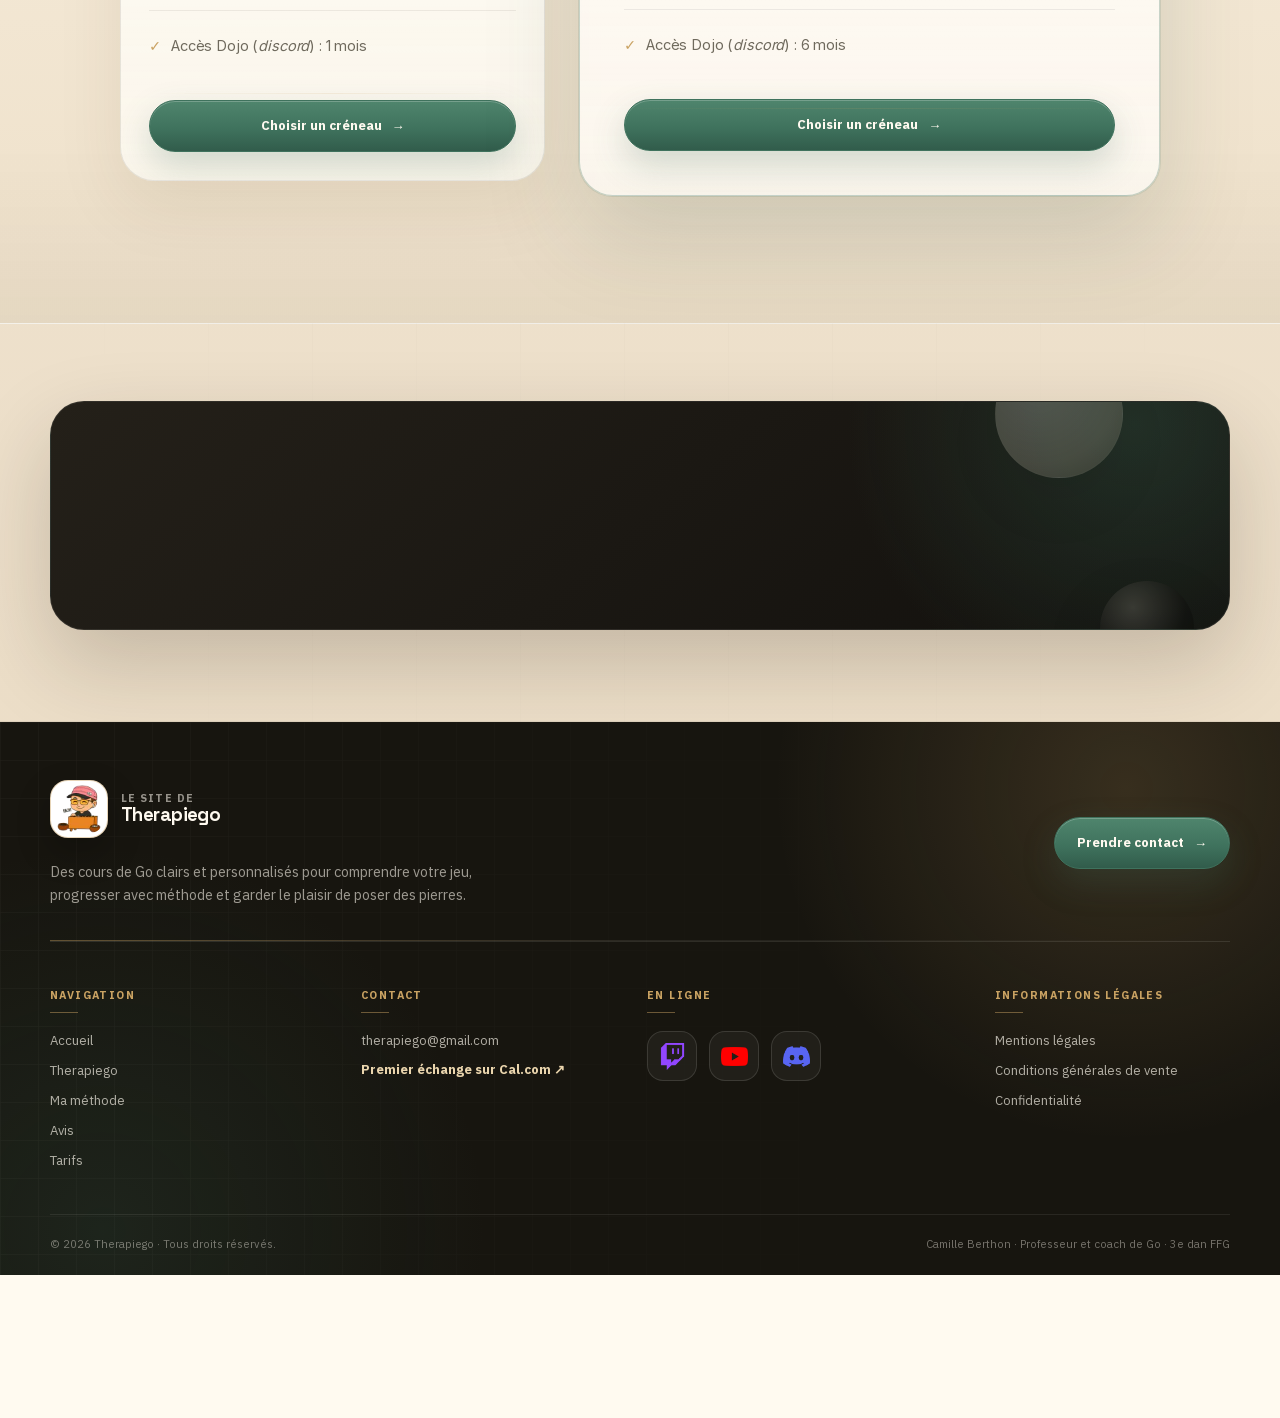
==== commit e56a270e: "Improve mobile performance and search discovery" ====
--- a/index.html
+++ b/index.html
@@ -6,18 +6,151 @@
   <meta name="theme-color" content="#fffaf0" />
   <title>Therapiego — Go, clarté et progression</title>
   <meta name="description" content="Therapiego transforme la pratique du Go en discipline de stratégie, de calme intérieur et de progression." />
+  <link rel="canonical" href="https://www.therapiego.com/" />
   <meta property="og:type" content="website" />
   <meta property="og:locale" content="fr_FR" />
   <meta property="og:site_name" content="Therapiego" />
   <meta property="og:title" content="Therapiego — Go, clarté et progression" />
   <meta property="og:description" content="Des cours de Go clairs et personnalisés pour comprendre votre jeu et progresser avec méthode." />
+  <meta property="og:url" content="https://www.therapiego.com/" />
   <meta name="twitter:card" content="summary" />
+  <script type="application/ld+json">
+    {
+      "@context": "https://schema.org",
+      "@graph": [
+        {
+          "@type": "WebSite",
+          "@id": "https://www.therapiego.com/#website",
+          "url": "https://www.therapiego.com/",
+          "name": "Therapiego",
+          "description": "Des cours de Go clairs et personnalisés pour comprendre son jeu et progresser avec méthode.",
+          "inLanguage": "fr-FR",
+          "publisher": {
+            "@id": "https://www.therapiego.com/#organization"
+          }
+        },
+        {
+          "@type": "Organization",
+          "@id": "https://www.therapiego.com/#organization",
+          "name": "Therapiego",
+          "url": "https://www.therapiego.com/",
+          "logo": {
+            "@type": "ImageObject",
+            "url": "https://www.therapiego.com/assets/therapiego-avatar-navbar.webp",
+            "width": 231,
+            "height": 256
+          },
+          "founder": {
+            "@id": "https://www.therapiego.com/#camille-berthon"
+          },
+          "sameAs": [
+            "https://linktr.ee/therapiego",
+            "https://www.twitch.tv/therapiego",
+            "https://www.youtube.com/@TherapieGo",
+            "https://www.superprof.fr/joueur-2007-professeur-ffg-fox-donne-cours-adaptatifs-debutants.html"
+          ]
+        },
+        {
+          "@type": "Person",
+          "@id": "https://www.therapiego.com/#camille-berthon",
+          "name": "Camille Berthon",
+          "url": "https://www.therapiego.com/a-propos.html",
+          "image": "https://www.therapiego.com/assets/camille-goban-hero.webp",
+          "jobTitle": "Professeur et coach de Go",
+          "description": "Joueur de Go depuis 2007, professeur depuis 2012 et 3e dan FFG.",
+          "worksFor": {
+            "@id": "https://www.therapiego.com/#organization"
+          },
+          "knowsAbout": [
+            "Jeu de Go",
+            "Pédagogie du jeu de Go",
+            "Analyse de parties de Go",
+            "Tsumego",
+            "Progression du débutant au 1er dan"
+          ],
+          "sameAs": [
+            "https://linktr.ee/therapiego",
+            "https://www.twitch.tv/therapiego",
+            "https://www.youtube.com/@TherapieGo",
+            "https://www.superprof.fr/joueur-2007-professeur-ffg-fox-donne-cours-adaptatifs-debutants.html"
+          ]
+        },
+        {
+          "@type": "Service",
+          "@id": "https://www.therapiego.com/#cours-de-go",
+          "name": "Cours et coaching personnalisé de jeu de Go",
+          "serviceType": "Cours et coaching de jeu de Go",
+          "description": "Des cours individuels adaptés au niveau, au style de jeu et aux objectifs de chaque joueur.",
+          "provider": {
+            "@id": "https://www.therapiego.com/#camille-berthon"
+          },
+          "brand": {
+            "@id": "https://www.therapiego.com/#organization"
+          },
+          "availableChannel": {
+            "@type": "ServiceChannel",
+            "serviceUrl": "https://www.therapiego.com/contact.html",
+            "availableLanguage": "fr"
+          },
+          "offers": [
+            {
+              "@type": "Offer",
+              "name": "Cours simple de Go — 1 heure",
+              "price": "25",
+              "priceCurrency": "EUR",
+              "url": "https://cal.com/TherapieGo"
+            },
+            {
+              "@type": "Offer",
+              "name": "Cours simple de Go — 2 heures",
+              "price": "50",
+              "priceCurrency": "EUR",
+              "url": "https://cal.com/TherapieGo"
+            },
+            {
+              "@type": "Offer",
+              "name": "Formule de Go — 4 cours de 1 heure",
+              "price": "90",
+              "priceCurrency": "EUR",
+              "url": "https://cal.com/TherapieGo"
+            },
+            {
+              "@type": "Offer",
+              "name": "Formule de Go — 4 cours de 2 heures",
+              "price": "170",
+              "priceCurrency": "EUR",
+              "url": "https://cal.com/TherapieGo"
+            }
+          ]
+        },
+        {
+          "@type": "WebPage",
+          "@id": "https://www.therapiego.com/#webpage",
+          "url": "https://www.therapiego.com/",
+          "name": "Therapiego — Go, clarté et progression",
+          "description": "Therapiego transforme la pratique du Go en discipline de stratégie, de calme intérieur et de progression.",
+          "isPartOf": {
+            "@id": "https://www.therapiego.com/#website"
+          },
+          "about": {
+            "@id": "https://www.therapiego.com/#cours-de-go"
+          },
+          "inLanguage": "fr-FR",
+          "dateModified": "2026-07-27"
+        }
+      ]
+    }
+  </script>
   <link rel="icon" type="image/webp" sizes="64x64" href="assets/therapiego-favicon.webp" />
-  <link rel="preload" as="image" href="assets/camille-goban-hero.webp" type="image/webp" />
-
-  <link rel="preconnect" href="https://fonts.googleapis.com">
-  <link rel="preconnect" href="https://fonts.gstatic.com" crossorigin>
-  <link href="https://fonts.googleapis.com/css2?family=IBM+Plex+Sans:wght@400;500;600;700&amp;family=Inter:wght@400;500;600;700;800;900&amp;family=Space+Grotesk:wght@500;600;700&amp;display=swap" rel="stylesheet">
+  <link
+    rel="preload"
+    as="image"
+    href="assets/camille-goban-hero-800.webp"
+    imagesrcset="assets/camille-goban-hero-480.webp 480w, assets/camille-goban-hero-800.webp 800w, assets/camille-goban-hero-1200.webp 1200w, assets/camille-goban-hero.webp 2370w"
+    imagesizes="(max-width: 760px) calc(100vw - 42px), (max-width: 1180px) 48vw, 620px"
+    type="image/webp"
+    media="(min-width: 761px)"
+  />
 
   <style>
     :root {
@@ -6974,8 +7107,11 @@
 
   </style>
   <link rel="stylesheet" href="assets/site-system.css">
-  <link rel="stylesheet" href="assets/site-footer.css">
-  <link rel="stylesheet" href="assets/testimonial-carousel.css">
+  <link rel="stylesheet" href="assets/fonts.css" media="(min-width: 769px)">
+  <link rel="stylesheet" href="assets/site-footer.css" media="print" onload="this.media='all'">
+  <noscript><link rel="stylesheet" href="assets/site-footer.css"></noscript>
+  <link rel="stylesheet" href="assets/testimonial-carousel.css" media="print" onload="this.media='all'">
+  <noscript><link rel="stylesheet" href="assets/testimonial-carousel.css"></noscript>
   <script src="assets/site-ui.js" defer></script>
   <script src="assets/testimonial-carousel.js" defer></script>
 </head>
@@ -6987,7 +7123,15 @@
     <nav class="navbar" id="navbar" aria-label="Navigation principale">
       <a class="brand brand-premium" href="#accueil" aria-label="Le site de Therapiego — Accueil">
         <span class="brand-orb" aria-hidden="true">
-          <img src="assets/therapiego-avatar-navbar.webp" width="231" height="256" alt="" decoding="async">
+          <img
+            src="assets/therapiego-avatar-navbar-128.webp"
+            srcset="assets/therapiego-avatar-navbar-64.webp 64w, assets/therapiego-avatar-navbar-128.webp 128w, assets/therapiego-avatar-navbar.webp 231w"
+            sizes="52px"
+            width="231"
+            height="256"
+            alt=""
+            decoding="async"
+          >
         </span>
         <span class="brand-copy">
           <span class="brand-name">Le site de</span>
@@ -7025,7 +7169,7 @@
       <div class="hero-grid" aria-hidden="true"></div>
 
       <div class="container hero-inner">
-        <div class="hero-content reveal">
+        <div class="hero-content">
           <div class="vertical-seal">
             <span class="vertical-seal-kanji" lang="ja" role="img" aria-label="Igo">囲碁</span>
             <span class="vertical-seal-divider" aria-hidden="true"></span>
@@ -7049,9 +7193,19 @@
           </div>
 </div>
 
-        <div class="hero-visual reveal">
+        <div class="hero-visual">
           <picture>
-            <img class="hero-art" src="assets/camille-goban-hero.webp" width="2370" height="2743" alt="Camille Berthon assis devant un goban" fetchpriority="high" decoding="async">
+            <img
+              class="hero-art"
+              src="assets/camille-goban-hero-800.webp"
+              srcset="assets/camille-goban-hero-480.webp 480w, assets/camille-goban-hero-800.webp 800w, assets/camille-goban-hero-1200.webp 1200w, assets/camille-goban-hero.webp 2370w"
+              sizes="(max-width: 760px) calc(100vw - 42px), (max-width: 1180px) 48vw, 620px"
+              width="2370"
+              height="2743"
+              alt="Camille Berthon assis devant un goban"
+              fetchpriority="high"
+              decoding="async"
+            >
           </picture>
         </div>
       </div>
@@ -7076,42 +7230,42 @@
           <div class="about-visual-stack" data-about-visuals aria-live="polite" aria-hidden="true">
             <figure class="about-visual-panel" data-about-visual="0" aria-hidden="true">
               <picture>
-                <img src="assets/about-hover-envie.webp" width="1200" height="900" alt="Une main pose une première pierre noire sur un goban, invitant à commencer à jouer" loading="lazy" decoding="async">
+                <img src="assets/about-hover-envie-800.webp" srcset="assets/about-hover-envie-480.webp 480w, assets/about-hover-envie-800.webp 800w, assets/about-hover-envie.webp 1200w" sizes="(max-width: 760px) calc(100vw - 32px), 50vw" width="1200" height="900" alt="Une main pose une première pierre noire sur un goban, invitant à commencer à jouer" loading="lazy" fetchpriority="low" decoding="async">
               </picture>
               <figcaption><span>01 · Envie</span><strong>Poser des pierres</strong><small>La curiosité et le plaisir donnent l’élan pour progresser.</small></figcaption>
             </figure>
 
             <figure class="about-visual-panel" data-about-visual="1" aria-hidden="true">
               <picture>
-                <img src="assets/about-hover-aventure.webp" width="1200" height="900" alt="Plusieurs chemins de pierres se séparent puis ouvrent de nouvelles directions sur un goban" loading="lazy" decoding="async">
+                <img src="assets/about-hover-aventure-800.webp" srcset="assets/about-hover-aventure-480.webp 480w, assets/about-hover-aventure-800.webp 800w, assets/about-hover-aventure.webp 1200w" sizes="(max-width: 760px) calc(100vw - 32px), 50vw" width="1200" height="900" alt="Plusieurs chemins de pierres se séparent puis ouvrent de nouvelles directions sur un goban" loading="lazy" fetchpriority="low" decoding="async">
               </picture>
               <figcaption><span>02 · Aventure</span><strong>Oser se tromper</strong><small>Une erreur peut devenir un chemin vers une meilleure compréhension.</small></figcaption>
             </figure>
 
             <figure class="about-visual-panel" data-about-visual="2" aria-hidden="true">
               <picture>
-                <img src="assets/about-hover-clarte.webp" width="1200" height="900" alt="Une position complexe de Go s’efface autour d’une connexion décisive mise en lumière" loading="lazy" decoding="async">
+                <img src="assets/about-hover-clarte-800.webp" srcset="assets/about-hover-clarte-480.webp 480w, assets/about-hover-clarte-800.webp 800w, assets/about-hover-clarte.webp 1200w" sizes="(max-width: 760px) calc(100vw - 32px), 50vw" width="1200" height="900" alt="Une position complexe de Go s’efface autour d’une connexion décisive mise en lumière" loading="lazy" fetchpriority="low" decoding="async">
               </picture>
               <figcaption><span>03 · Clarté</span><strong>Voir le vrai blocage</strong><small>Isoler le point décisif rend une position complexe plus lisible.</small></figcaption>
             </figure>
 
             <figure class="about-visual-panel" data-about-visual="3" aria-hidden="true">
               <picture>
-                <img src="assets/about-hover-solidite.webp" width="1200" height="900" alt="Des marches solides construites comme un goban conduisent progressivement vers un plateau" loading="lazy" decoding="async">
+                <img src="assets/about-hover-solidite-800.webp" srcset="assets/about-hover-solidite-480.webp 480w, assets/about-hover-solidite-800.webp 800w, assets/about-hover-solidite.webp 1200w" sizes="(max-width: 760px) calc(100vw - 32px), 50vw" width="1200" height="900" alt="Des marches solides construites comme un goban conduisent progressivement vers un plateau" loading="lazy" fetchpriority="low" decoding="async">
               </picture>
               <figcaption><span>04 · Solidité</span><strong>Franchir la marche</strong><small>Chaque acquis soutient le suivant, sans brûler les étapes.</small></figcaption>
             </figure>
 
             <figure class="about-visual-panel" data-about-visual="4" aria-hidden="true">
               <picture>
-                <img src="assets/about-hover-mental.webp" width="1200" height="900" alt="Un joueur place une pierre tandis qu’une silhouette en retrait observe l’ensemble du goban" loading="lazy" decoding="async">
+                <img src="assets/about-hover-mental-800.webp" srcset="assets/about-hover-mental-480.webp 480w, assets/about-hover-mental-800.webp 800w, assets/about-hover-mental.webp 1200w" sizes="(max-width: 760px) calc(100vw - 32px), 50vw" width="1200" height="900" alt="Un joueur place une pierre tandis qu’une silhouette en retrait observe l’ensemble du goban" loading="lazy" fetchpriority="low" decoding="async">
               </picture>
               <figcaption><span>05 · Mental</span><strong>Joueur et observateur</strong><small>S’engager dans la partie tout en gardant la juste distance.</small></figcaption>
             </figure>
 
             <figure class="about-visual-panel" data-about-visual="5" aria-hidden="true">
               <picture>
-                <img src="assets/about-hover-autonomie.webp" width="1200" height="900" alt="Un joueur analyse seul son goban avec un carnet de diagrammes et une boussole" loading="lazy" decoding="async">
+                <img src="assets/about-hover-autonomie-800.webp" srcset="assets/about-hover-autonomie-480.webp 480w, assets/about-hover-autonomie-800.webp 800w, assets/about-hover-autonomie.webp 1200w" sizes="(max-width: 760px) calc(100vw - 32px), 50vw" width="1200" height="900" alt="Un joueur analyse seul son goban avec un carnet de diagrammes et une boussole" loading="lazy" fetchpriority="low" decoding="async">
               </picture>
               <figcaption><span>06 · Autonomie</span><strong>Comprendre son jeu</strong><small>Savoir observer sa partie et choisir seul la prochaine direction de travail.</small></figcaption>
             </figure>
@@ -7422,7 +7576,7 @@
       <div class="site-footer-intro">
         <div class="site-footer-brand-block">
           <a class="site-footer-brand" href="index.html#accueil" aria-label="Le site de Therapiego — Accueil">
-            <img class="site-footer-brand-avatar" src="assets/therapiego-avatar-navbar.webp" width="231" height="256" alt="" loading="lazy" decoding="async">
+            <img class="site-footer-brand-avatar" src="assets/therapiego-avatar-navbar-128.webp" srcset="assets/therapiego-avatar-navbar-64.webp 64w, assets/therapiego-avatar-navbar-128.webp 128w, assets/therapiego-avatar-navbar.webp 231w" sizes="58px" width="231" height="256" alt="" loading="lazy" decoding="async">
             <span class="site-footer-brand-copy">
               <span class="site-footer-brand-overline">Le site de</span>
               <span class="site-footer-brand-name">Therapiego</span>
--- a/assets/fonts.css
+++ b/assets/fonts.css
@@ -0,0 +1,27 @@
+@font-face {
+  font-family: "Inter";
+  font-style: normal;
+  font-weight: 400 900;
+  font-display: optional;
+  src: url("fonts/inter-latin.woff2") format("woff2");
+  unicode-range: U+0000-00FF, U+0131, U+0152-0153, U+02BB-02BC, U+02C6, U+02DA, U+02DC, U+0304, U+0308, U+0329, U+2000-206F, U+20AC, U+2122, U+2191, U+2193, U+2212, U+2215, U+FEFF, U+FFFD;
+}
+
+@font-face {
+  font-family: "IBM Plex Sans";
+  font-style: normal;
+  font-weight: 400 700;
+  font-stretch: 100%;
+  font-display: optional;
+  src: url("fonts/ibm-plex-sans-latin.woff2") format("woff2");
+  unicode-range: U+0000-00FF, U+0131, U+0152-0153, U+02BB-02BC, U+02C6, U+02DA, U+02DC, U+0304, U+0308, U+0329, U+2000-206F, U+20AC, U+2122, U+2191, U+2193, U+2212, U+2215, U+FEFF, U+FFFD;
+}
+
+@font-face {
+  font-family: "Space Grotesk";
+  font-style: normal;
+  font-weight: 500 700;
+  font-display: optional;
+  src: url("fonts/space-grotesk-latin.woff2") format("woff2");
+  unicode-range: U+0000-00FF, U+0131, U+0152-0153, U+02BB-02BC, U+02C6, U+02DA, U+02DC, U+0304, U+0308, U+0329, U+2000-206F, U+20AC, U+2122, U+2191, U+2193, U+2212, U+2215, U+FEFF, U+FFFD;
+}
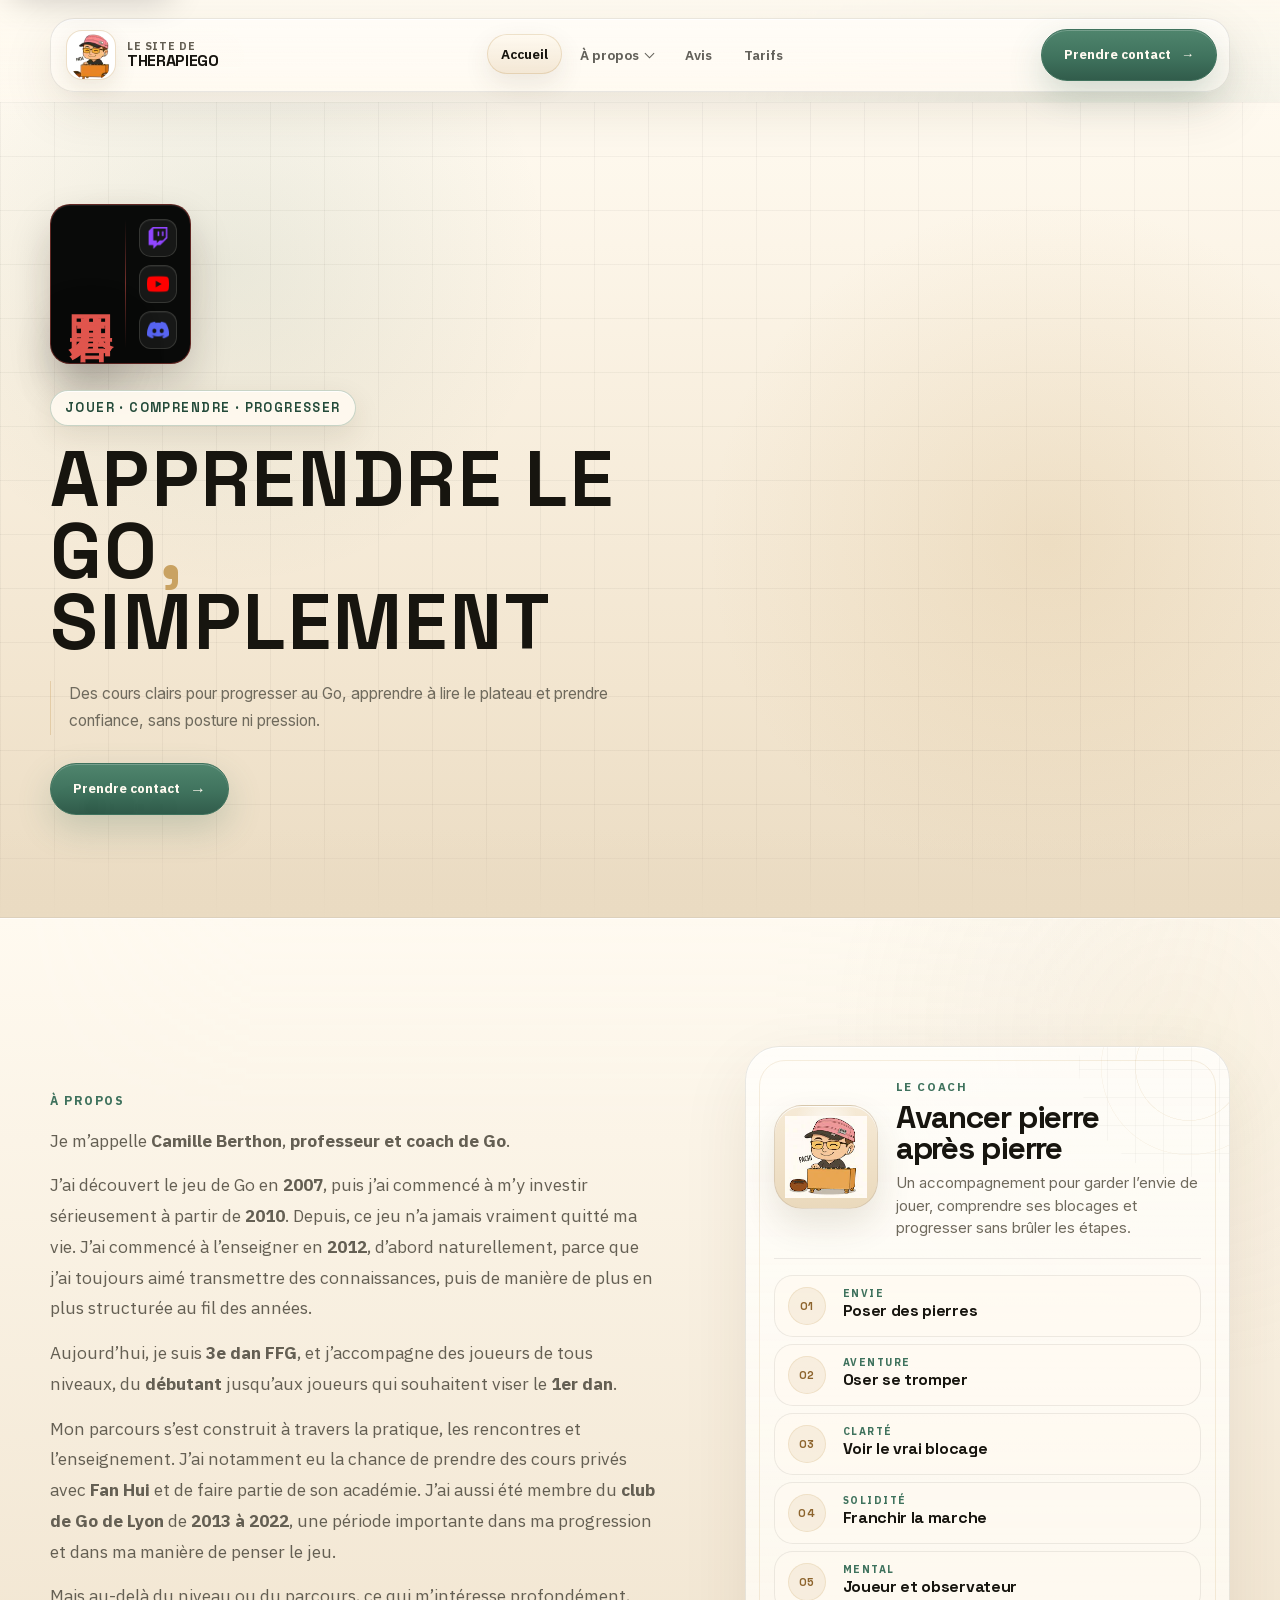
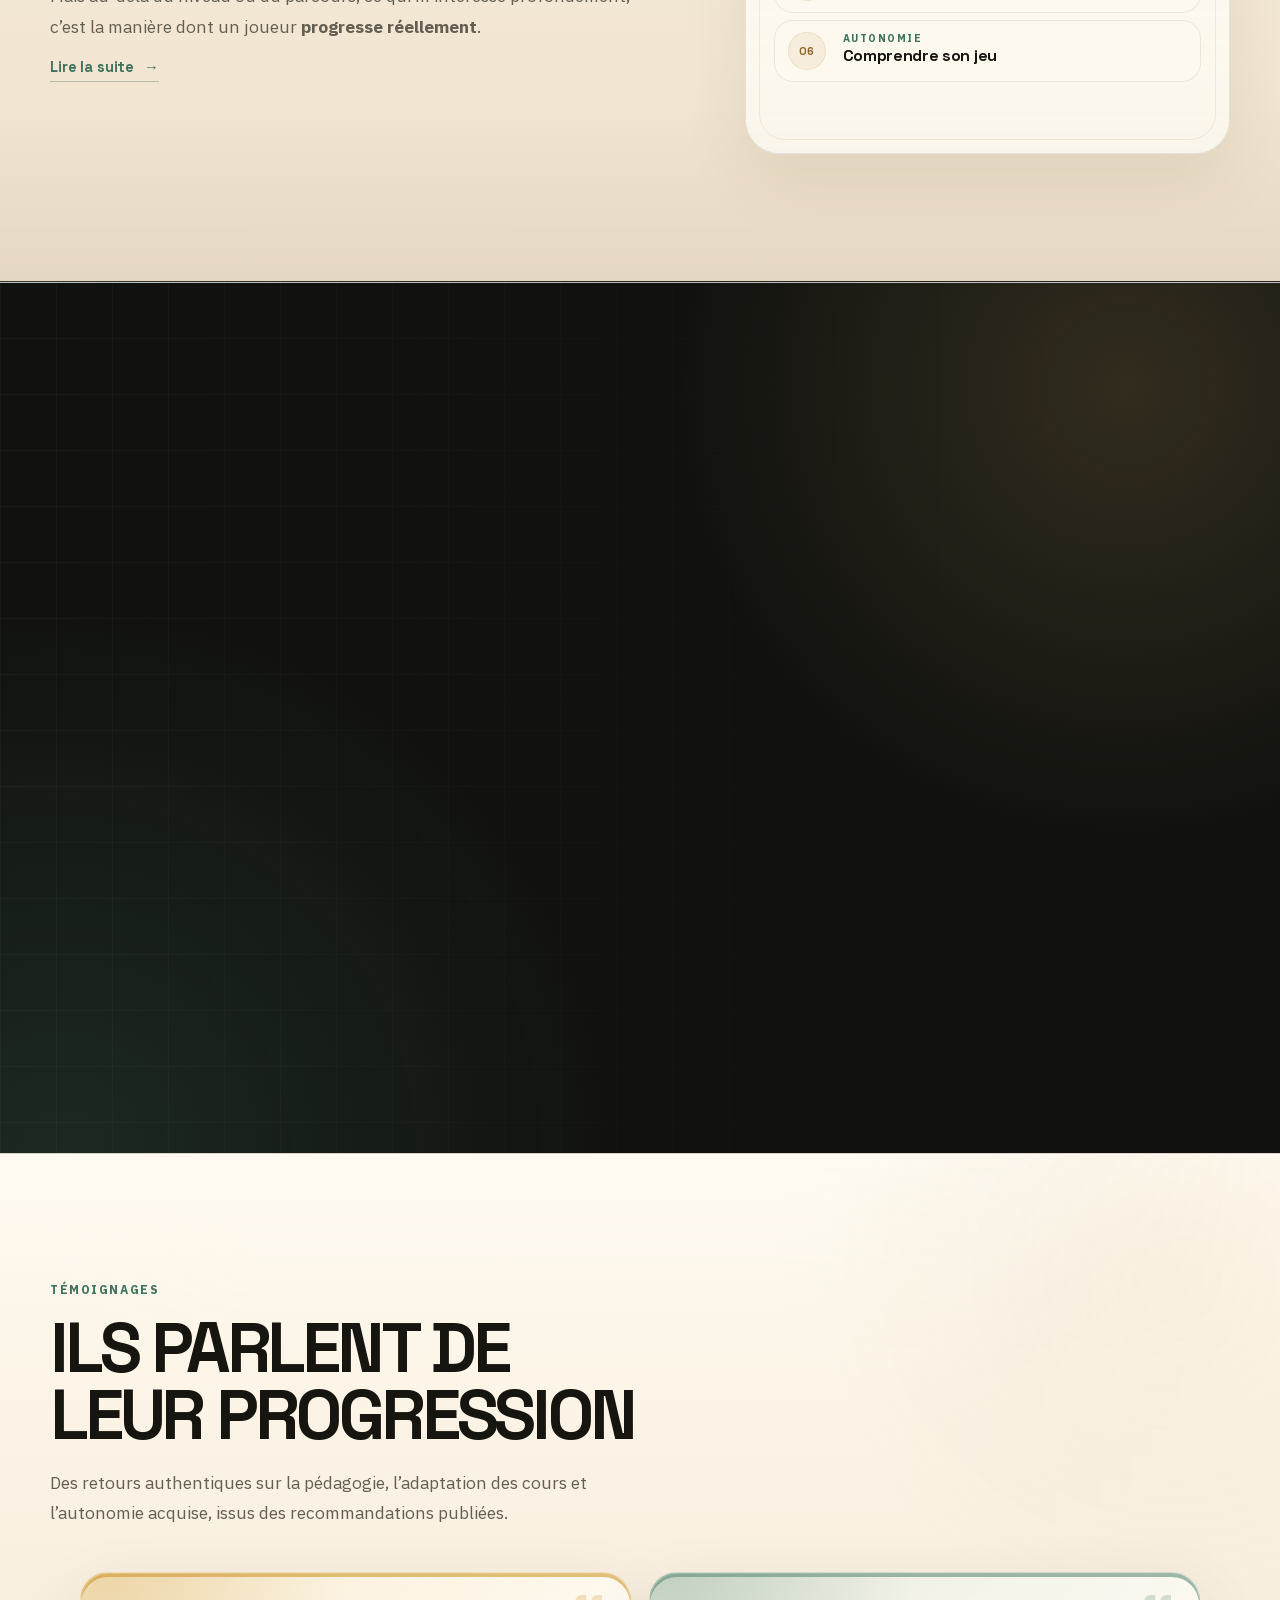
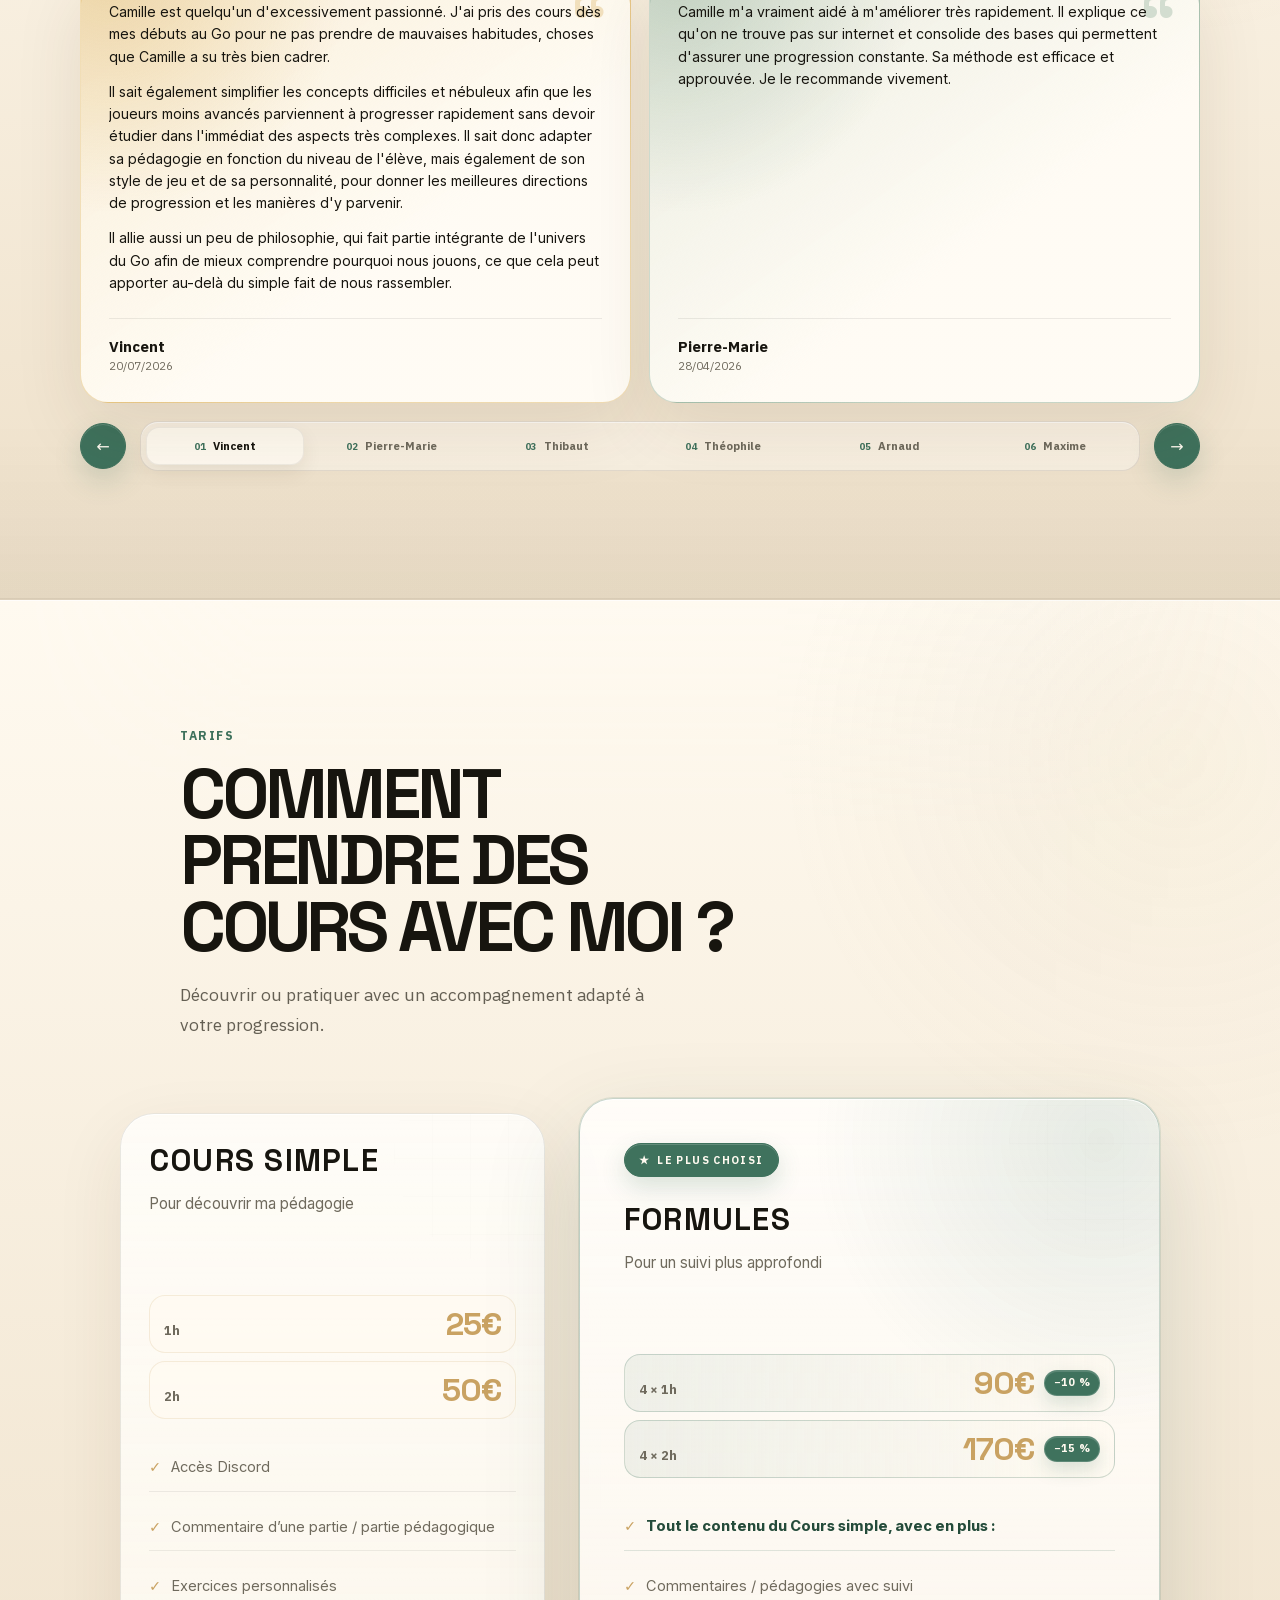
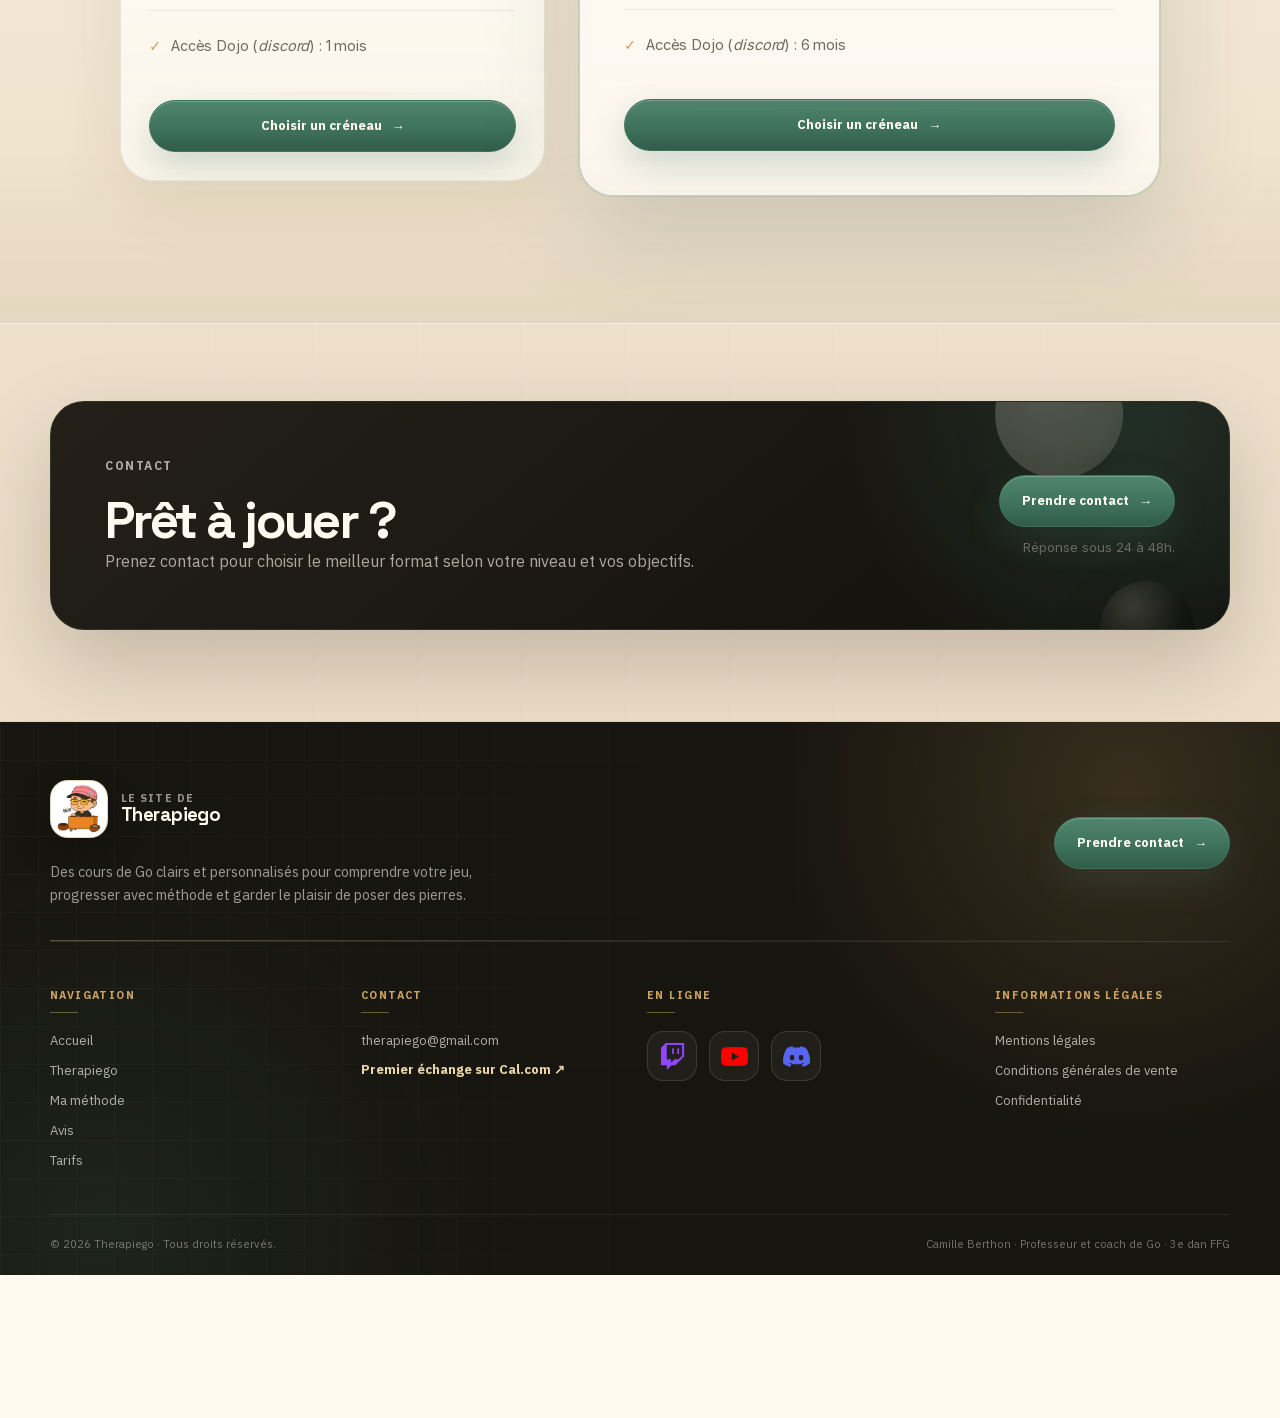
==== commit 26ab2aa6: "Reduce homepage hero top spacing" ====
--- a/index.html
+++ b/index.html
@@ -6730,7 +6730,7 @@
     /* Hero finale : composition éditoriale en deux colonnes */
     .hero {
       min-height: auto;
-      padding: clamp(138px, 13vw, 176px) 0 clamp(74px, 8vw, 108px);
+      padding: clamp(69px, 6.5vw, 88px) 0 clamp(74px, 8vw, 108px);
     }
 
     .hero-inner {
@@ -6877,7 +6877,7 @@
 
     @media (max-width: 560px) {
       .hero {
-        padding-top: 126px;
+        padding-top: 63px;
       }
 
       .hero-inner {
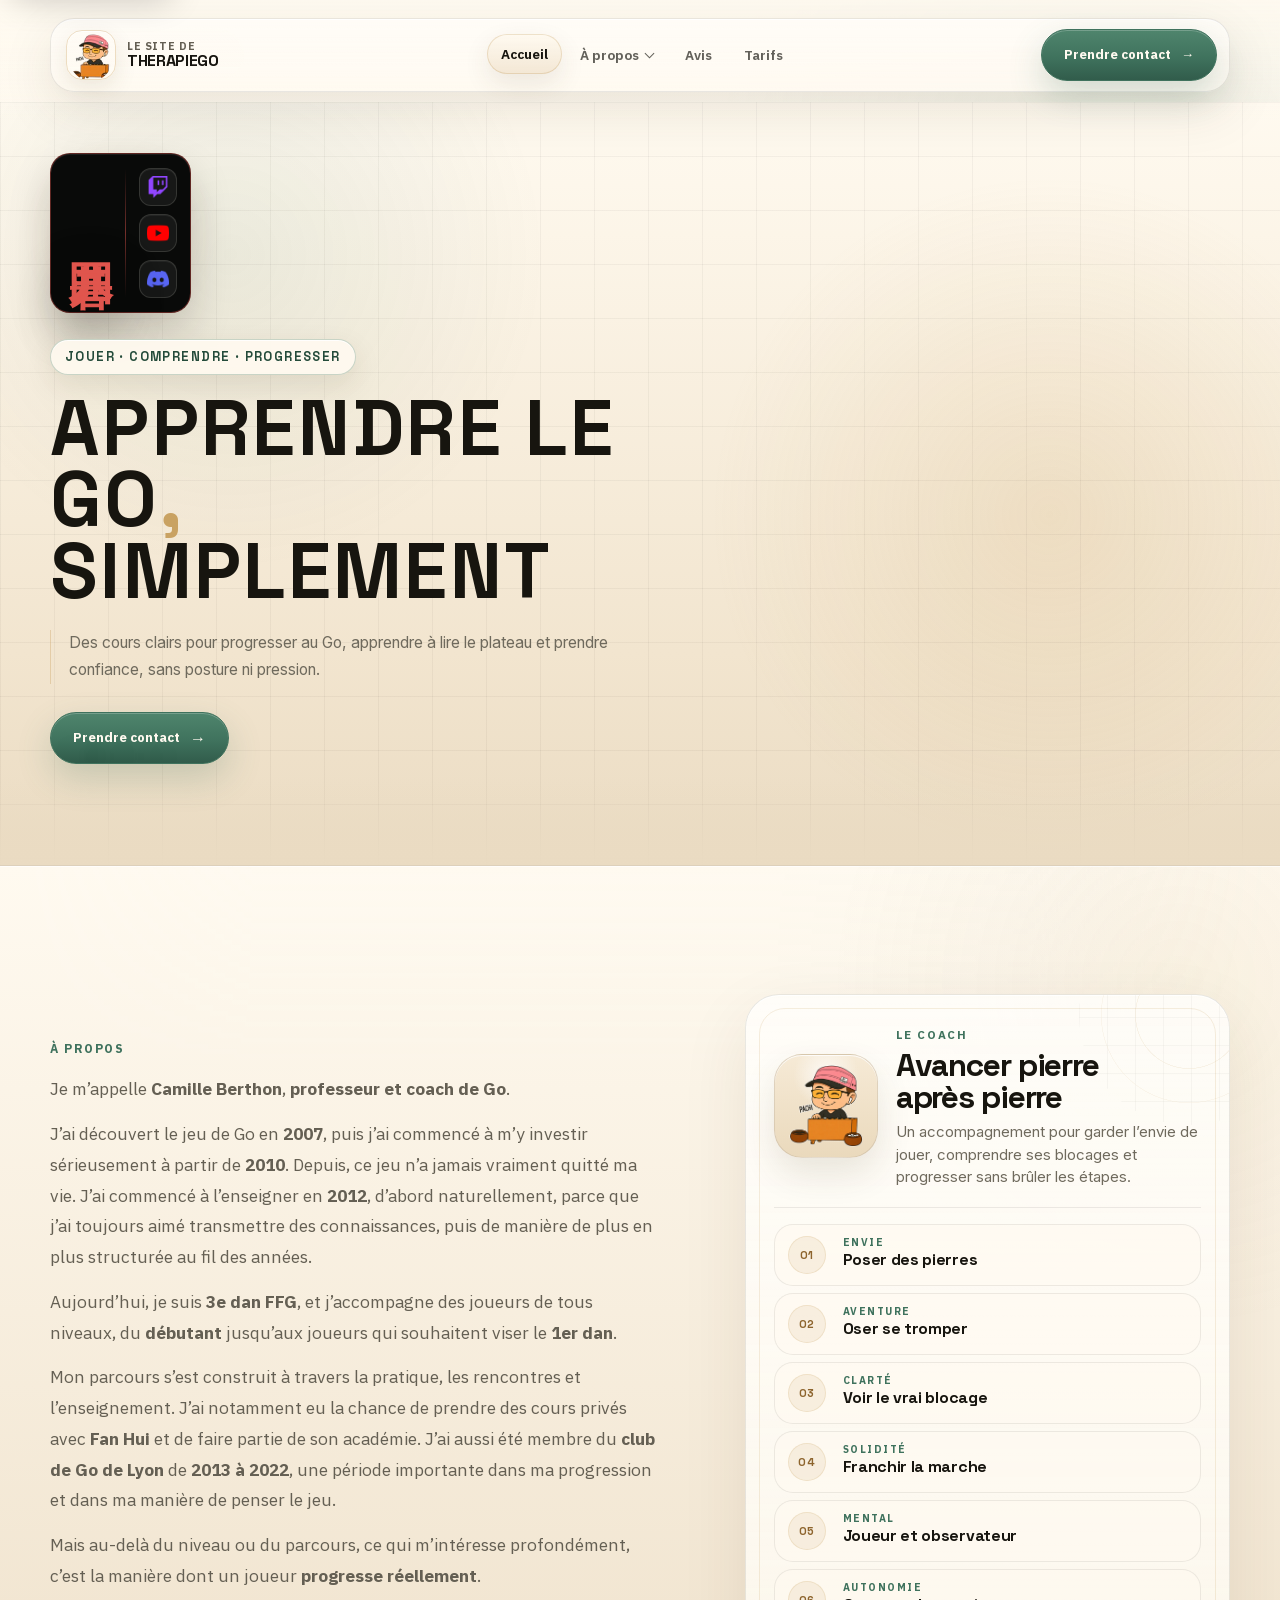
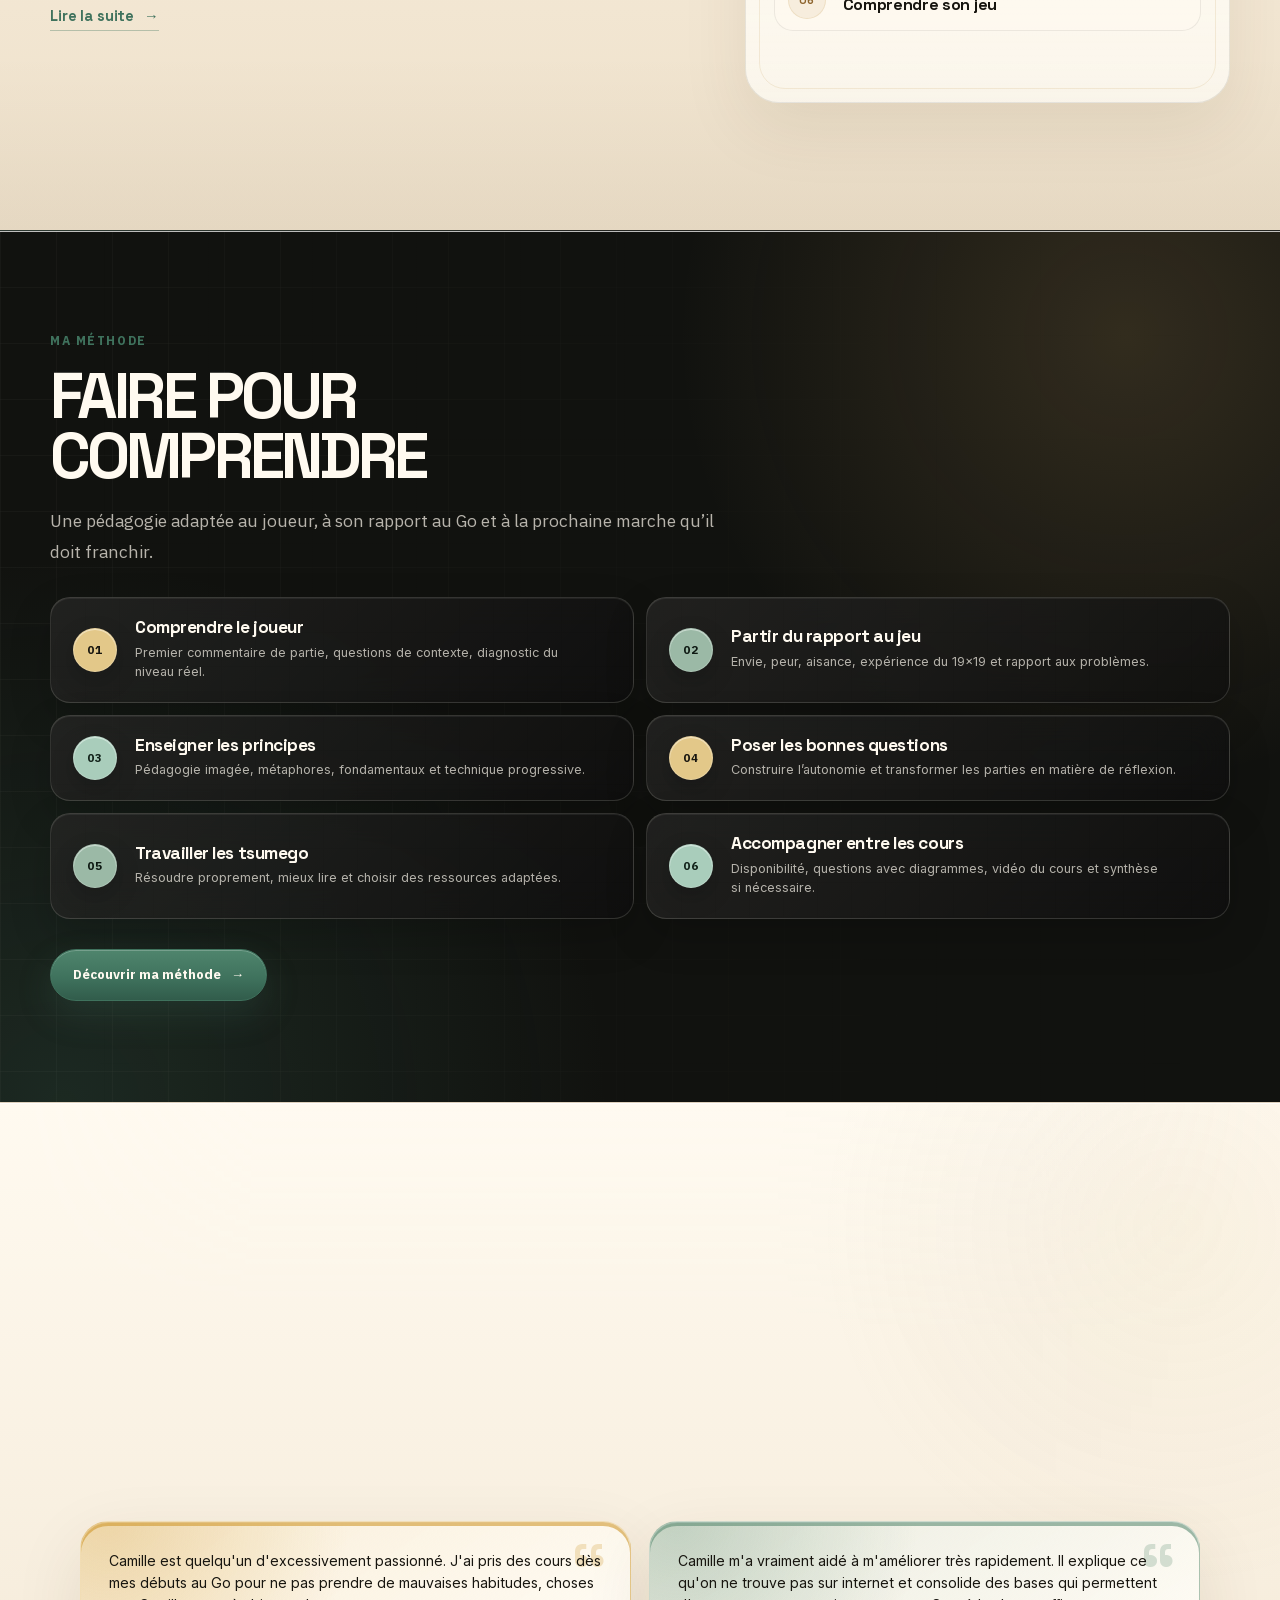
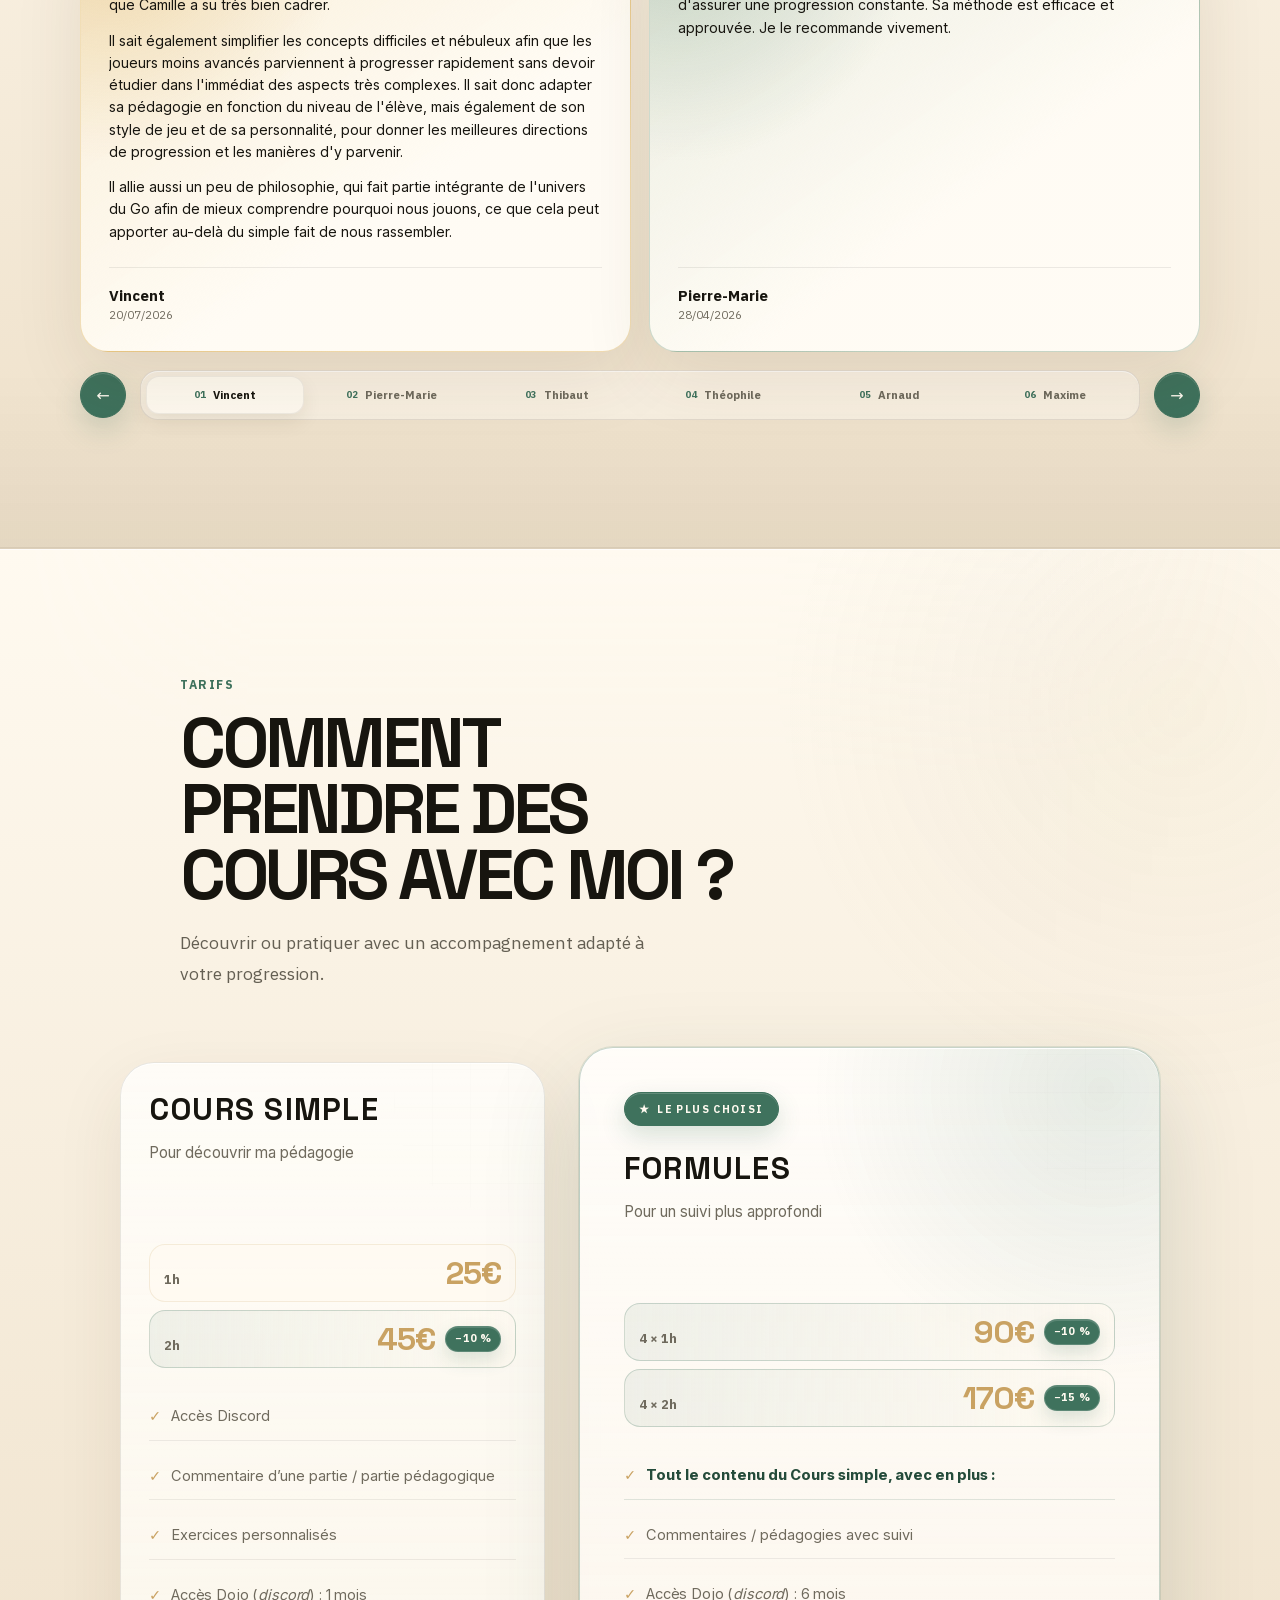
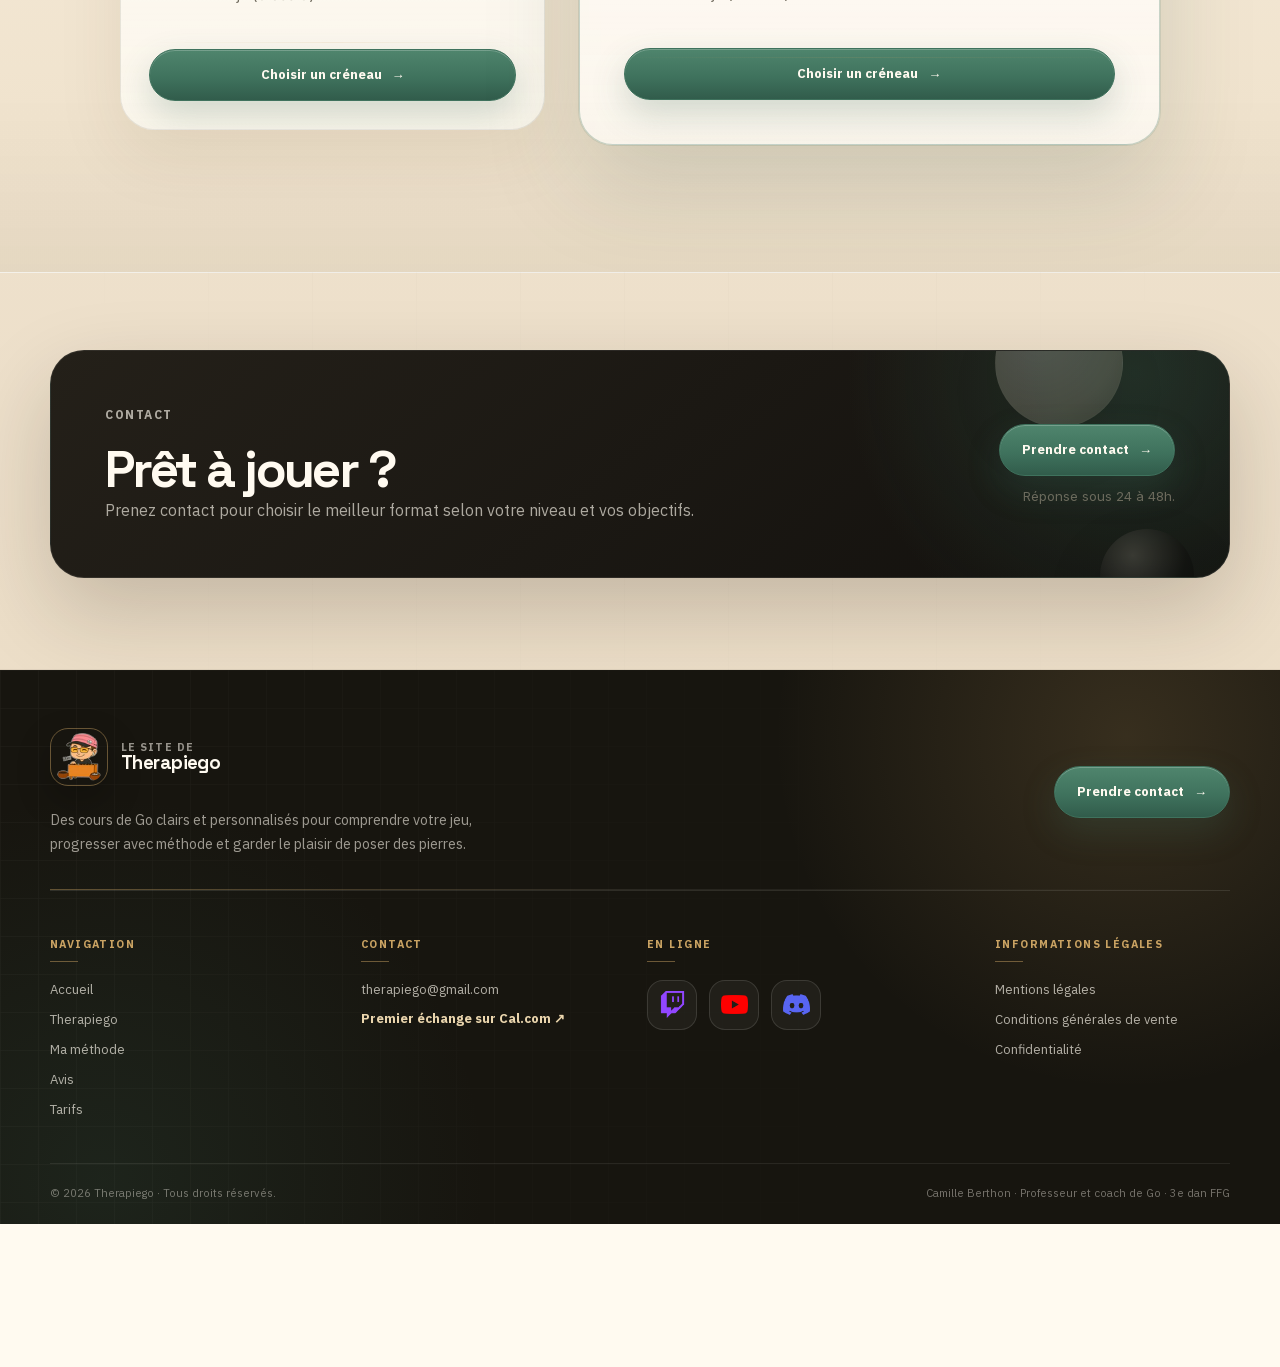
==== commit b8571aef: "Update pricing, avatar assets, and social previews" ====
--- a/index.html
+++ b/index.html
@@ -13,7 +13,15 @@
   <meta property="og:title" content="Therapiego — Go, clarté et progression" />
   <meta property="og:description" content="Des cours de Go clairs et personnalisés pour comprendre votre jeu et progresser avec méthode." />
   <meta property="og:url" content="https://www.therapiego.com/" />
-  <meta name="twitter:card" content="summary" />
+  <meta property="og:image" content="https://www.therapiego.com/assets/therapiego-og.webp" />
+  <meta property="og:image:secure_url" content="https://www.therapiego.com/assets/therapiego-og.webp" />
+  <meta property="og:image:type" content="image/webp" />
+  <meta property="og:image:width" content="1200" />
+  <meta property="og:image:height" content="630" />
+  <meta property="og:image:alt" content="Logo illustré de Therapiego autour du jeu de Go" />
+  <meta name="twitter:card" content="summary_large_image" />
+  <meta name="twitter:image" content="https://www.therapiego.com/assets/therapiego-og.webp" />
+  <meta name="twitter:image:alt" content="Logo illustré de Therapiego autour du jeu de Go" />
   <script type="application/ld+json">
     {
       "@context": "https://schema.org",
@@ -36,9 +44,9 @@
           "url": "https://www.therapiego.com/",
           "logo": {
             "@type": "ImageObject",
-            "url": "https://www.therapiego.com/assets/therapiego-avatar-navbar.webp",
-            "width": 231,
-            "height": 256
+            "url": "https://www.therapiego.com/assets/therapiego-avatar-profile.webp",
+            "width": 800,
+            "height": 886
           },
           "founder": {
             "@id": "https://www.therapiego.com/#camille-berthon"
@@ -103,7 +111,7 @@
             {
               "@type": "Offer",
               "name": "Cours simple de Go — 2 heures",
-              "price": "50",
+              "price": "45",
               "priceCurrency": "EUR",
               "url": "https://cal.com/TherapieGo"
             },
@@ -5140,7 +5148,7 @@
       border-radius: 999px;
       object-fit: contain;
       object-position: center;
-      background: #fff;
+      background: transparent;
     }
 
     .brand-copy {
@@ -7125,10 +7133,10 @@
         <span class="brand-orb" aria-hidden="true">
           <img
             src="assets/therapiego-avatar-navbar-128.webp"
-            srcset="assets/therapiego-avatar-navbar-64.webp 64w, assets/therapiego-avatar-navbar-128.webp 128w, assets/therapiego-avatar-navbar.webp 231w"
+            srcset="assets/therapiego-avatar-navbar-64.webp 64w, assets/therapiego-avatar-navbar-128.webp 128w, assets/therapiego-avatar-navbar.webp 256w"
             sizes="52px"
-            width="231"
-            height="256"
+            width="256"
+            height="284"
             alt=""
             decoding="async"
           >
@@ -7276,7 +7284,7 @@
         <div class="about-sober-card about-coach-panel reveal">
           <div class="coach-panel-top">
             <div class="about-coach-portrait">
-              <img src="assets/about-prof-avatar.webp" width="160" height="160" alt="Coach Therapiego illustré" loading="lazy" decoding="async">
+              <img src="assets/about-prof-avatar-320.webp" srcset="assets/about-prof-avatar-320.webp 320w, assets/about-prof-avatar.webp 640w" sizes="(max-width: 760px) calc(100vw - 76px), 320px" width="320" height="354" alt="Coach Therapiego illustré" loading="lazy" decoding="async">
             </div>
             <div class="about-coach-heading">
               <span class="about-card-label">Le coach</span>
@@ -7526,7 +7534,7 @@
             <p class="desc">Pour découvrir ma pédagogie</p>
             <div class="price price-options" aria-label="Tarifs du Cours simple">
               <span class="price-row"><small>1h</small><strong>25€</strong></span>
-              <span class="price-row"><small>2h</small><strong>50€</strong></span>
+              <span class="price-row has-saving"><small>2h</small><span class="price-value"><strong>45€</strong><span class="price-saving">−10 %</span></span></span>
             </div>
             <ul class="features">
               <li>Accès Discord</li>
@@ -7576,7 +7584,7 @@
       <div class="site-footer-intro">
         <div class="site-footer-brand-block">
           <a class="site-footer-brand" href="index.html#accueil" aria-label="Le site de Therapiego — Accueil">
-            <img class="site-footer-brand-avatar" src="assets/therapiego-avatar-navbar-128.webp" srcset="assets/therapiego-avatar-navbar-64.webp 64w, assets/therapiego-avatar-navbar-128.webp 128w, assets/therapiego-avatar-navbar.webp 231w" sizes="58px" width="231" height="256" alt="" loading="lazy" decoding="async">
+            <img class="site-footer-brand-avatar" src="assets/therapiego-avatar-navbar-128.webp" srcset="assets/therapiego-avatar-navbar-64.webp 64w, assets/therapiego-avatar-navbar-128.webp 128w, assets/therapiego-avatar-navbar.webp 256w" sizes="58px" width="256" height="284" alt="" loading="lazy" decoding="async">
             <span class="site-footer-brand-copy">
               <span class="site-footer-brand-overline">Le site de</span>
               <span class="site-footer-brand-name">Therapiego</span>
--- a/assets/site-system.css
+++ b/assets/site-system.css
@@ -137,7 +137,7 @@
   overflow: hidden;
   border: 1px solid rgba(201, 162, 98, .34) !important;
   border-radius: 16px !important;
-  background: #fff !important;
+  background: transparent !important;
   box-shadow: none !important;
   transform: none !important;
 }
@@ -285,24 +285,93 @@
 
 .nav-toggle,
 .legal-nav-toggle {
+  position: relative !important;
   width: 46px !important;
   height: 46px !important;
   place-content: center !important;
-  gap: 5px !important;
+  gap: 0 !important;
   padding: 0 !important;
   border: 1px solid var(--site-line) !important;
-  border-radius: 14px !important;
-  background: rgba(255, 255, 255, .56) !important;
-  box-shadow: none !important;
+  border-radius: 15px !important;
+  color: var(--site-ink) !important;
+  background:
+    linear-gradient(180deg, rgba(255, 255, 255, .88), rgba(255, 250, 240, .72)) !important;
+  box-shadow:
+    0 9px 20px rgba(57, 43, 22, .08),
+    inset 0 1px 0 rgba(255, 255, 255, .92) !important;
+  cursor: pointer !important;
+  isolation: isolate;
+  transition:
+    border-color 180ms var(--site-ease),
+    background 180ms var(--site-ease),
+    box-shadow 180ms var(--site-ease),
+    transform 180ms var(--site-ease) !important;
 }
 
 .nav-toggle span,
 .legal-nav-toggle span {
-  position: static !important;
-  width: 20px !important;
+  position: absolute !important;
+  top: 50% !important;
+  left: 50% !important;
+  width: 19px !important;
   height: 2px !important;
+  margin: 0 !important;
   border-radius: 2px !important;
-  background: var(--site-ink) !important;
+  background: currentColor !important;
+  transform-origin: center !important;
+  transition:
+    opacity 180ms var(--site-ease),
+    transform 220ms var(--site-ease) !important;
+}
+
+.nav-toggle span:nth-child(1),
+.legal-nav-toggle span:nth-child(1) {
+  transform: translate(-50%, -7px) !important;
+}
+
+.nav-toggle span:nth-child(2),
+.legal-nav-toggle span:nth-child(2) {
+  transform: translate(-50%, -1px) !important;
+}
+
+.nav-toggle span:nth-child(3),
+.legal-nav-toggle span:nth-child(3) {
+  transform: translate(-50%, 5px) !important;
+}
+
+.nav-toggle:hover,
+.nav-toggle:focus-visible,
+.legal-nav-toggle:hover,
+.legal-nav-toggle:focus-visible,
+.nav-toggle[aria-expanded="true"],
+.legal-nav-toggle[aria-expanded="true"] {
+  color: var(--site-cream) !important;
+  border-color: var(--site-red) !important;
+  background: var(--site-red) !important;
+  box-shadow:
+    0 12px 26px rgba(63, 114, 93, .22),
+    inset 0 1px 0 rgba(255, 255, 255, .2) !important;
+}
+
+.nav-toggle:active,
+.legal-nav-toggle:active {
+  transform: scale(.96) !important;
+}
+
+.nav-toggle[aria-expanded="true"] span:nth-child(1),
+.legal-nav-toggle[aria-expanded="true"] span:nth-child(1) {
+  transform: translate(-50%, -1px) rotate(45deg) !important;
+}
+
+.nav-toggle[aria-expanded="true"] span:nth-child(2),
+.legal-nav-toggle[aria-expanded="true"] span:nth-child(2) {
+  opacity: 0 !important;
+  transform: translate(-50%, -1px) scaleX(.25) !important;
+}
+
+.nav-toggle[aria-expanded="true"] span:nth-child(3),
+.legal-nav-toggle[aria-expanded="true"] span:nth-child(3) {
+  transform: translate(-50%, -1px) rotate(-45deg) !important;
 }
 
 .nav-dropdown-menu,
@@ -480,7 +549,7 @@
 }
 
 .site-page-home .hero {
-  padding-top: clamp(96px, 8vw, 116px);
+  padding-top: clamp(48px, 4vw, 58px);
 }
 
 .site-page-home .hero-inner {
@@ -680,7 +749,7 @@
   }
 
   .site-page-home .hero {
-    padding-top: 46px;
+    padding-top: 23px;
   }
 
   .site-page-about .final-cta,
@@ -3728,6 +3797,244 @@
   }
 }
 
+/* Responsive commun : navigation et pages éditoriales */
+@media (max-width: 980px) {
+  .nav-links,
+  .navbar.is-scrolled .nav-links,
+  .legal-nav-links {
+    max-height: calc(100svh - 112px) !important;
+    overflow-x: hidden !important;
+    overflow-y: auto !important;
+    overscroll-behavior: contain;
+  }
+
+  .nav-links > a,
+  .nav-dropdown-toggle,
+  .legal-nav-links > a,
+  .legal-dropdown-toggle {
+    justify-content: flex-start !important;
+    padding-inline: 15px !important;
+    text-align: left !important;
+  }
+
+  .site-page-about .story-shell,
+  .site-page-method .content-shell {
+    width: var(--site-container) !important;
+    display: grid !important;
+    grid-template-columns: minmax(0, 1fr) !important;
+    gap: 26px !important;
+  }
+
+  .site-page-about .story-shell > *,
+  .site-page-method .content-shell > *,
+  .site-page-about .article,
+  .site-page-method .method-article,
+  .site-page-about .chapter,
+  .site-page-method .method-section {
+    min-width: 0 !important;
+    max-width: 100% !important;
+  }
+
+  .site-page-about .toc,
+  .site-page-method .steps-nav {
+    position: static !important;
+    top: auto !important;
+    width: 100% !important;
+    max-width: 100% !important;
+    max-height: none !important;
+    overflow: visible !important;
+  }
+}
+
+@media (max-width: 760px) {
+  .nav-shell,
+  .site-header,
+  .legal-site-header {
+    padding: 10px 0 8px !important;
+  }
+
+  .navbar,
+  .navbar.is-scrolled,
+  .legal-navbar {
+    width: min(calc(100% - 20px), 1180px) !important;
+    min-height: 64px !important;
+    grid-template-columns: minmax(0, 1fr) 46px !important;
+    gap: 10px !important;
+    padding: 8px 9px 8px 10px !important;
+    border-radius: 22px !important;
+  }
+
+  .brand,
+  .legal-brand {
+    min-width: 0 !important;
+    gap: 9px !important;
+  }
+
+  .brand-orb,
+  .brand-avatar,
+  .legal-brand-avatar {
+    width: 44px !important;
+    height: 44px !important;
+    flex: 0 0 44px !important;
+    border-radius: 13px !important;
+  }
+
+  .brand-copy,
+  .legal-brand-copy {
+    display: grid !important;
+    min-width: 0 !important;
+  }
+
+  .brand-name,
+  .brand-overline,
+  .legal-brand-kicker {
+    display: none !important;
+  }
+
+  .brand-sub,
+  .legal-brand-name {
+    max-width: 100% !important;
+    overflow: hidden !important;
+    font-size: .88rem !important;
+    line-height: 1.05 !important;
+    text-overflow: ellipsis !important;
+    white-space: nowrap !important;
+  }
+
+  .nav-toggle,
+  .legal-nav-toggle {
+    display: grid !important;
+    justify-self: end !important;
+  }
+
+  .nav-actions,
+  .navbar > .nav-cta,
+  .legal-navbar > .legal-nav-cta {
+    display: none !important;
+  }
+
+  .nav-links,
+  .navbar.is-scrolled .nav-links,
+  .legal-nav-links {
+    top: calc(100% + 8px) !important;
+    padding: 10px !important;
+    border-radius: 19px !important;
+  }
+
+  .nav-links > a,
+  .nav-dropdown-toggle,
+  .legal-nav-links > a,
+  .legal-dropdown-toggle {
+    min-height: 48px !important;
+    border-radius: 13px !important;
+  }
+
+  .nav-dropdown-menu,
+  .legal-dropdown-menu {
+    border-radius: 14px !important;
+  }
+
+  .site-page-about .hero,
+  .site-page-method .hero {
+    width: min(calc(100% - 20px), 1180px) !important;
+    grid-template-columns: minmax(0, 1fr) !important;
+    gap: 28px !important;
+    padding: 32px 20px !important;
+  }
+
+  .site-page-about .hero > *,
+  .site-page-method .hero > *,
+  .site-page-method .method-orbit {
+    min-width: 0 !important;
+    max-width: 100% !important;
+  }
+
+  .site-page-about .story-shell,
+  .site-page-method .content-shell {
+    width: min(calc(100% - 24px), 1180px) !important;
+    margin-block: 46px 64px !important;
+  }
+
+  .site-page-about .toc,
+  .site-page-method .steps-nav {
+    padding: 18px !important;
+    border-radius: 24px !important;
+  }
+
+  .site-page-about .toc ol,
+  .site-page-method .steps-nav ol {
+    width: 100% !important;
+    display: grid !important;
+    grid-template-columns: repeat(2, minmax(0, 1fr)) !important;
+    gap: 8px !important;
+    overflow: visible !important;
+    scroll-snap-type: none !important;
+  }
+
+  .site-page-about .toc li,
+  .site-page-method .steps-nav li {
+    width: auto !important;
+    min-width: 0 !important;
+    flex: initial !important;
+    scroll-snap-align: none !important;
+  }
+
+  .site-page-about .toc a,
+  .site-page-method .steps-nav a {
+    width: 100% !important;
+    min-width: 0 !important;
+    min-height: 58px !important;
+    grid-template-columns: 28px minmax(0, 1fr) !important;
+    align-items: center !important;
+    padding: 9px 10px !important;
+    overflow-wrap: anywhere !important;
+    white-space: normal !important;
+  }
+
+  .site-page-about .toc a:hover,
+  .site-page-about .toc a.is-active,
+  .site-page-method .steps-nav a:hover,
+  .site-page-method .steps-nav a.is-active {
+    transform: none !important;
+  }
+
+  .site-page-about .article,
+  .site-page-method .method-article {
+    width: 100% !important;
+    display: grid !important;
+    grid-template-columns: minmax(0, 1fr) !important;
+  }
+
+  .site-page-about .chapter,
+  .site-page-method .method-section {
+    width: 100% !important;
+    padding: 28px 20px !important;
+    overflow: hidden !important;
+  }
+
+  .site-page-about .chapter h2,
+  .site-page-about .chapter p,
+  .site-page-about .chapter li,
+  .site-page-method .method-section h2,
+  .site-page-method .method-section p,
+  .site-page-method .method-section li {
+    max-width: 100% !important;
+    overflow-wrap: break-word !important;
+  }
+}
+
+@media (max-width: 420px) {
+  .site-page-about .toc ol,
+  .site-page-method .steps-nav ol {
+    grid-template-columns: minmax(0, 1fr) !important;
+  }
+
+  .site-page-about .toc a,
+  .site-page-method .steps-nav a {
+    min-height: 52px !important;
+  }
+}
+
 @media print {
   .nav-shell,
   .site-header,
--- a/assets/site-footer.css
+++ b/assets/site-footer.css
@@ -57,7 +57,7 @@
   padding: 4px;
   border: 1px solid rgba(201, 162, 98, .46);
   border-radius: 18px;
-  background: #fff;
+  background: transparent;
   object-fit: contain;
   box-shadow: 0 14px 34px rgba(0, 0, 0, .22);
 }
--- a/assets/site-footer.css
+++ b/assets/site-footer.css
@@ -57,7 +57,7 @@
   padding: 4px;
   border: 1px solid rgba(201, 162, 98, .46);
   border-radius: 18px;
-  background: #fff;
+  background: transparent;
   object-fit: contain;
   box-shadow: 0 14px 34px rgba(0, 0, 0, .22);
 }
